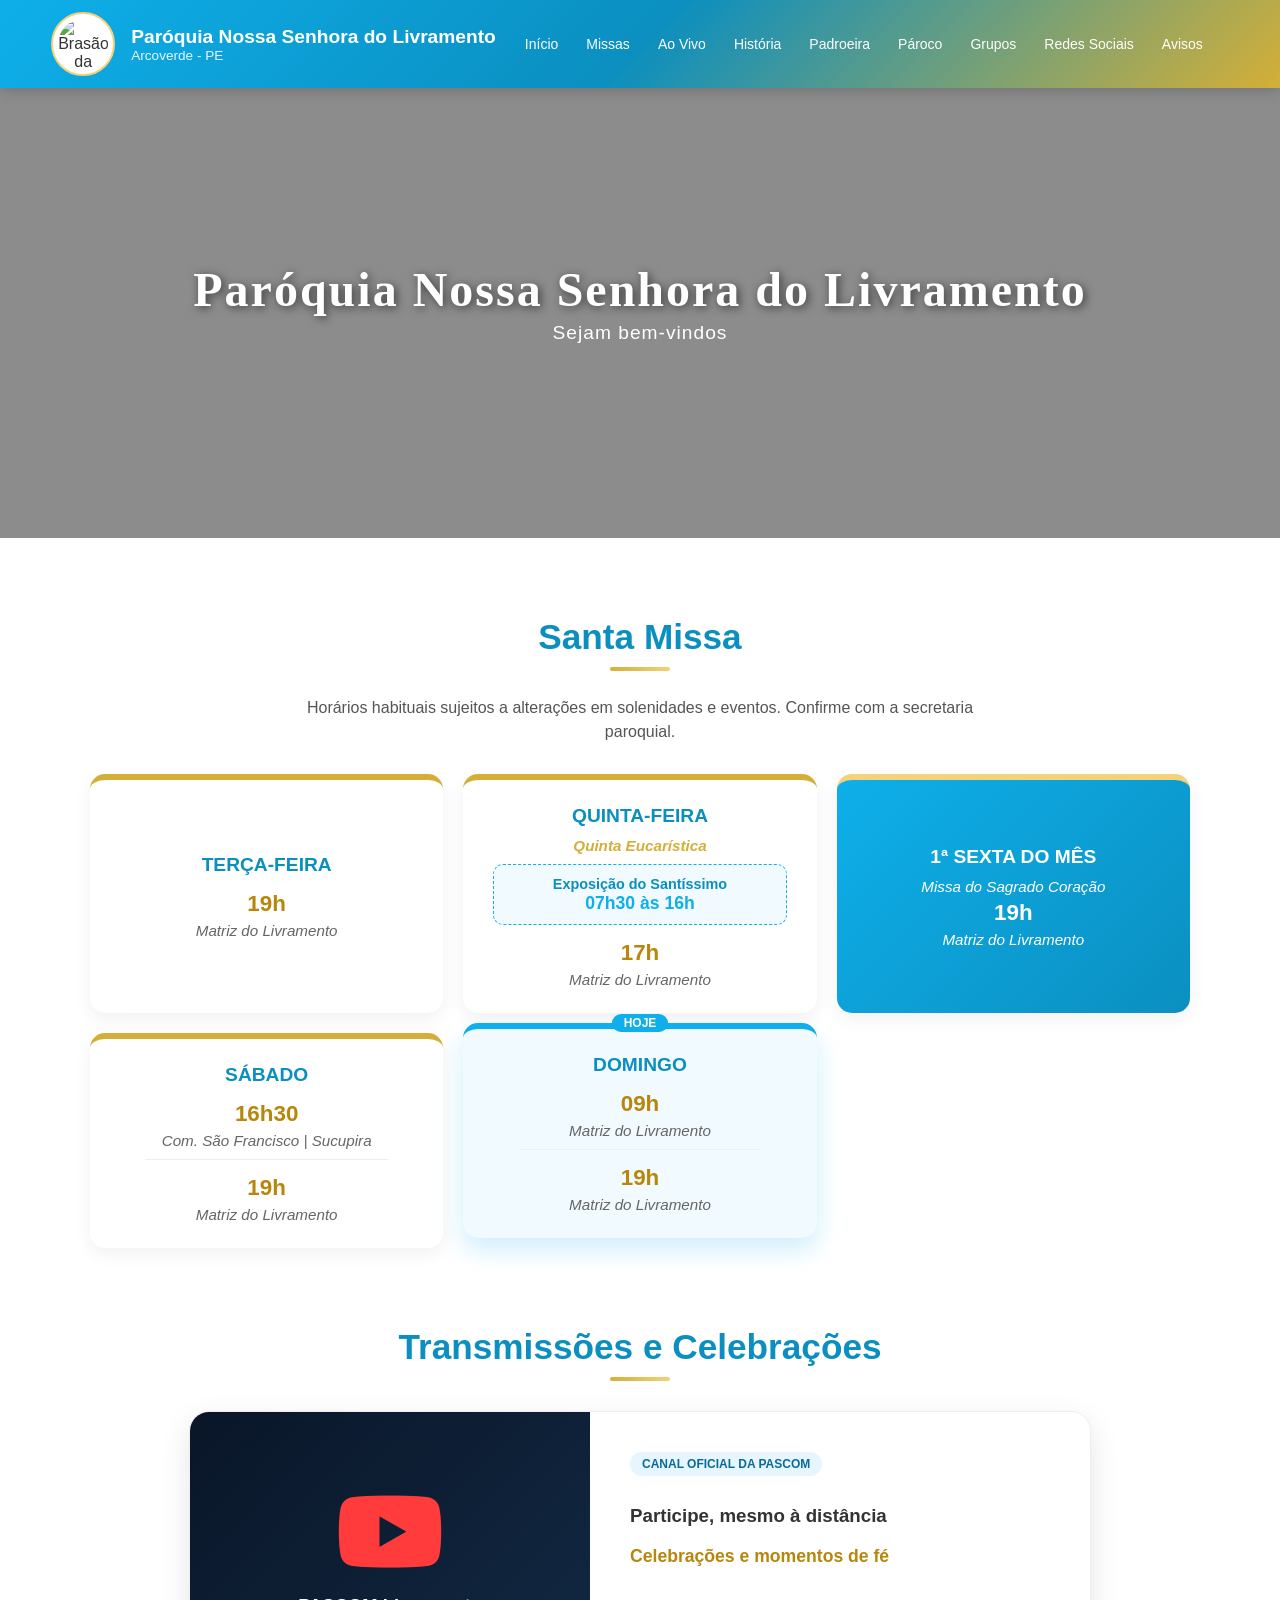
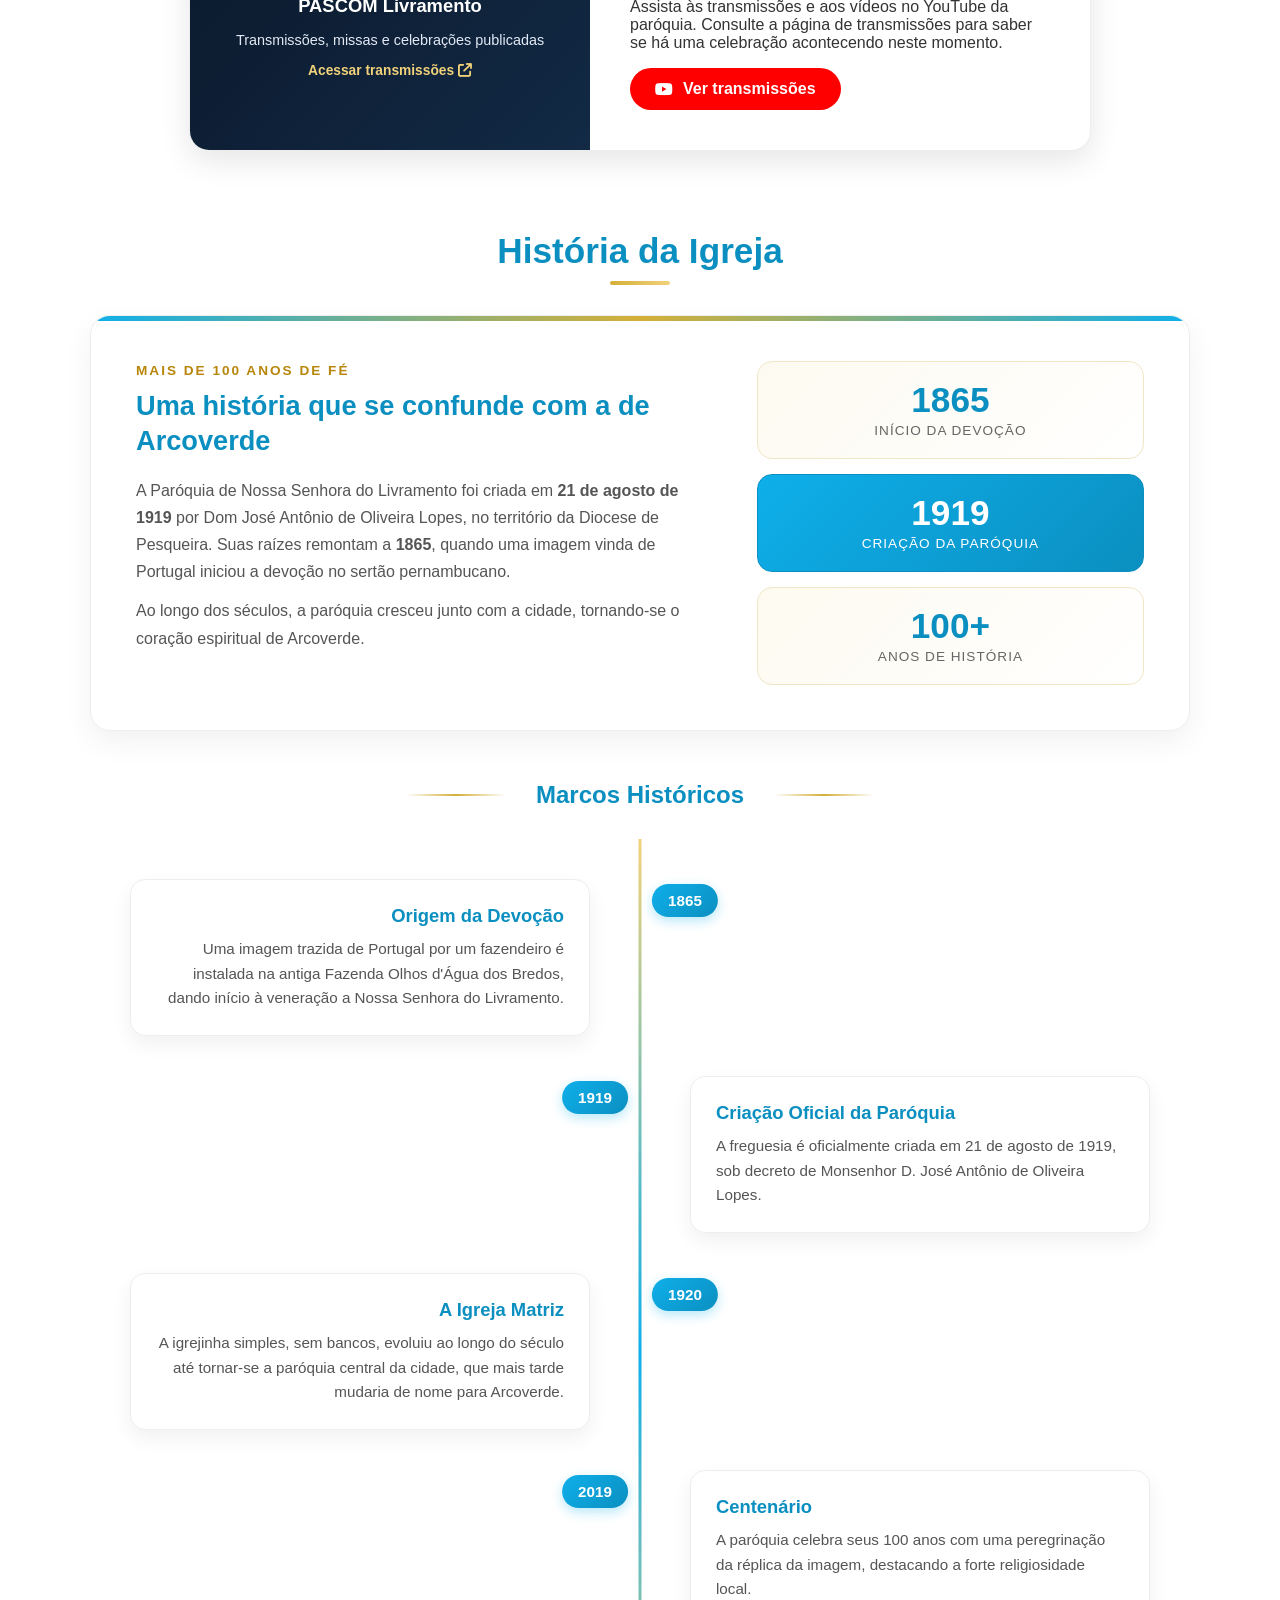
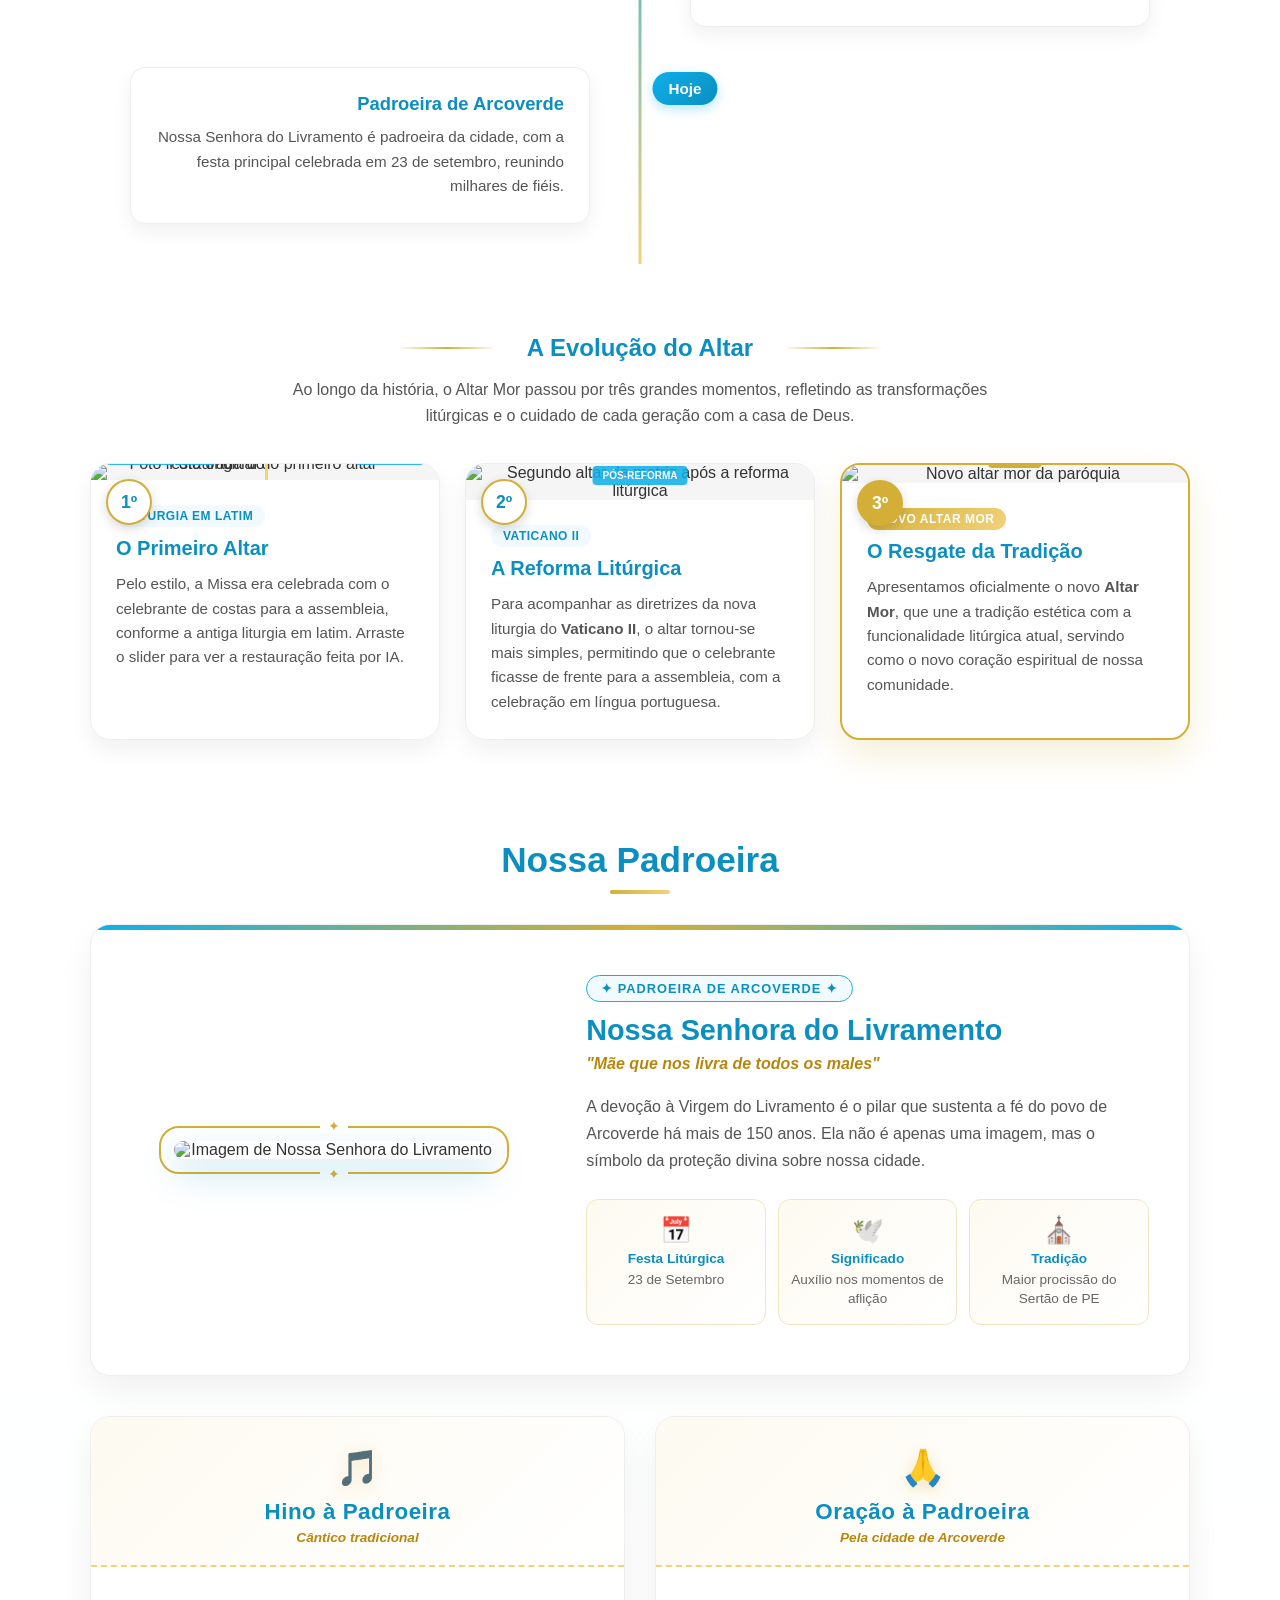
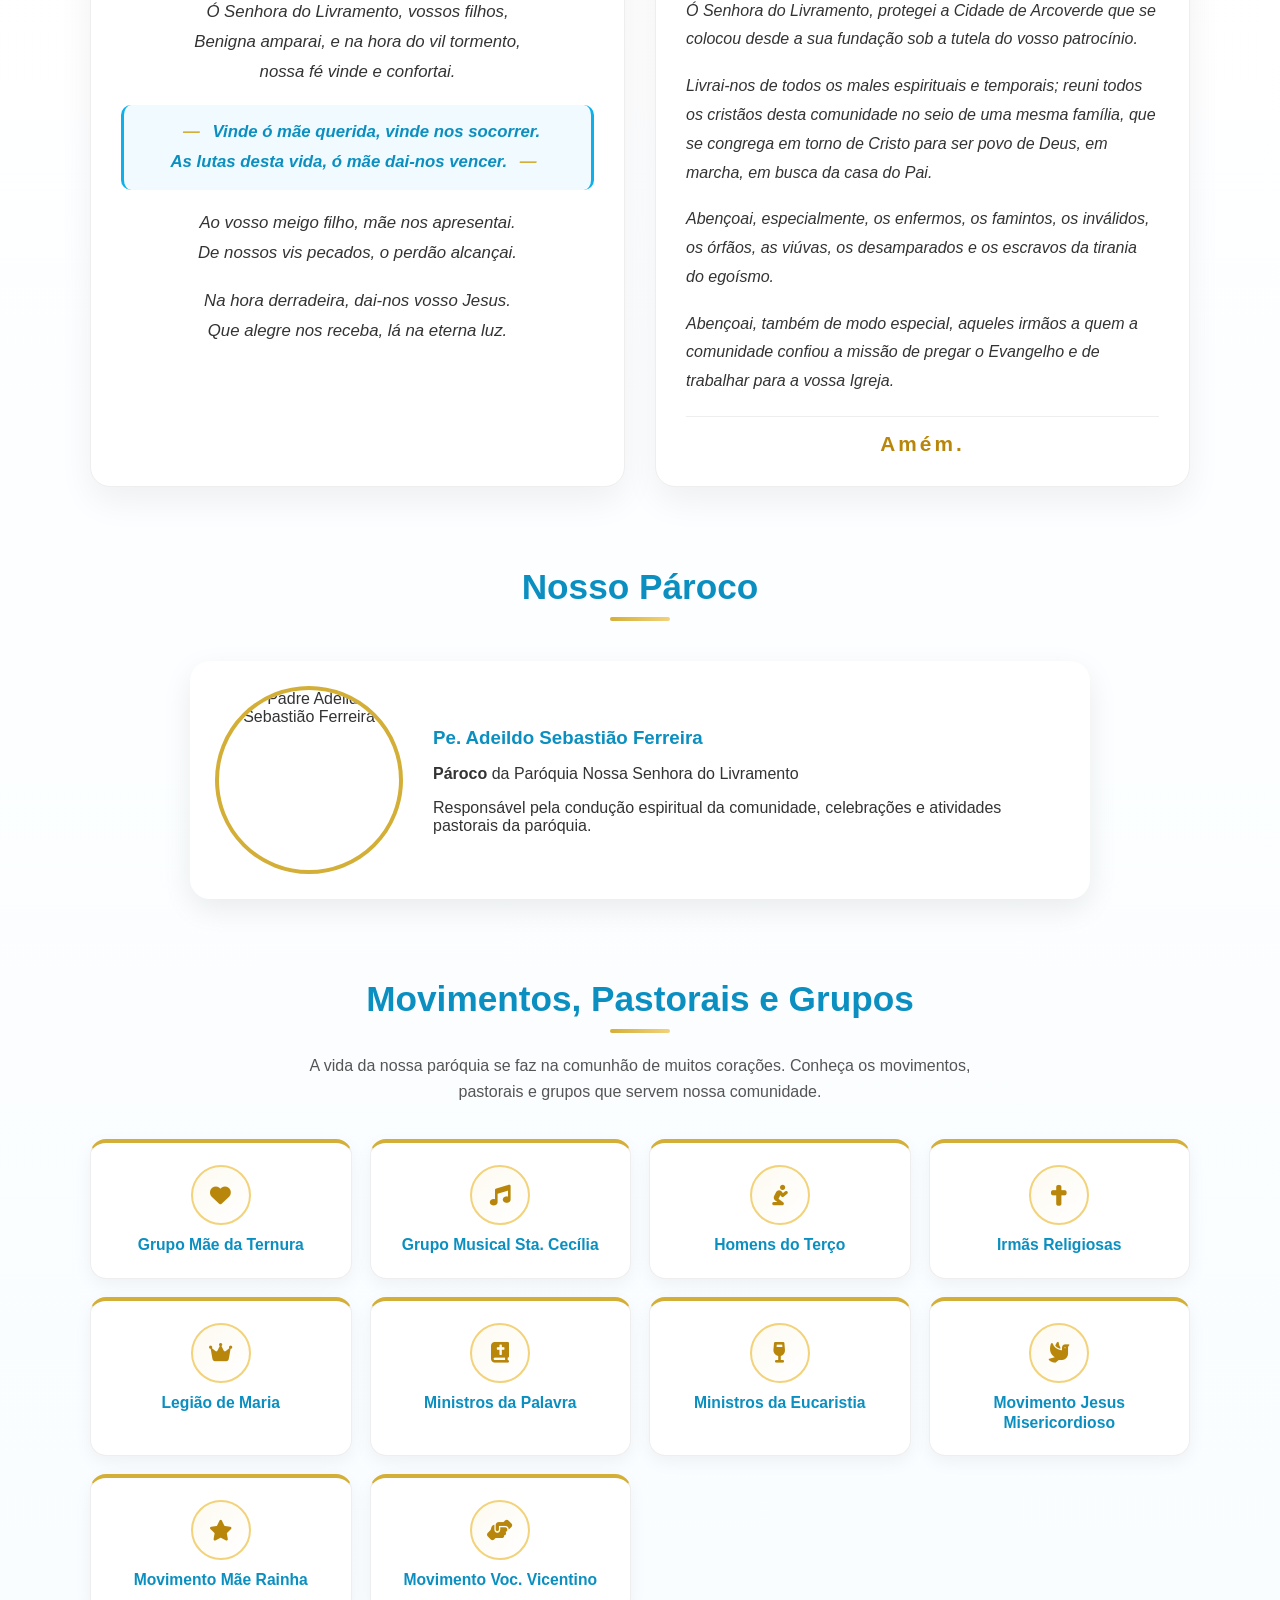
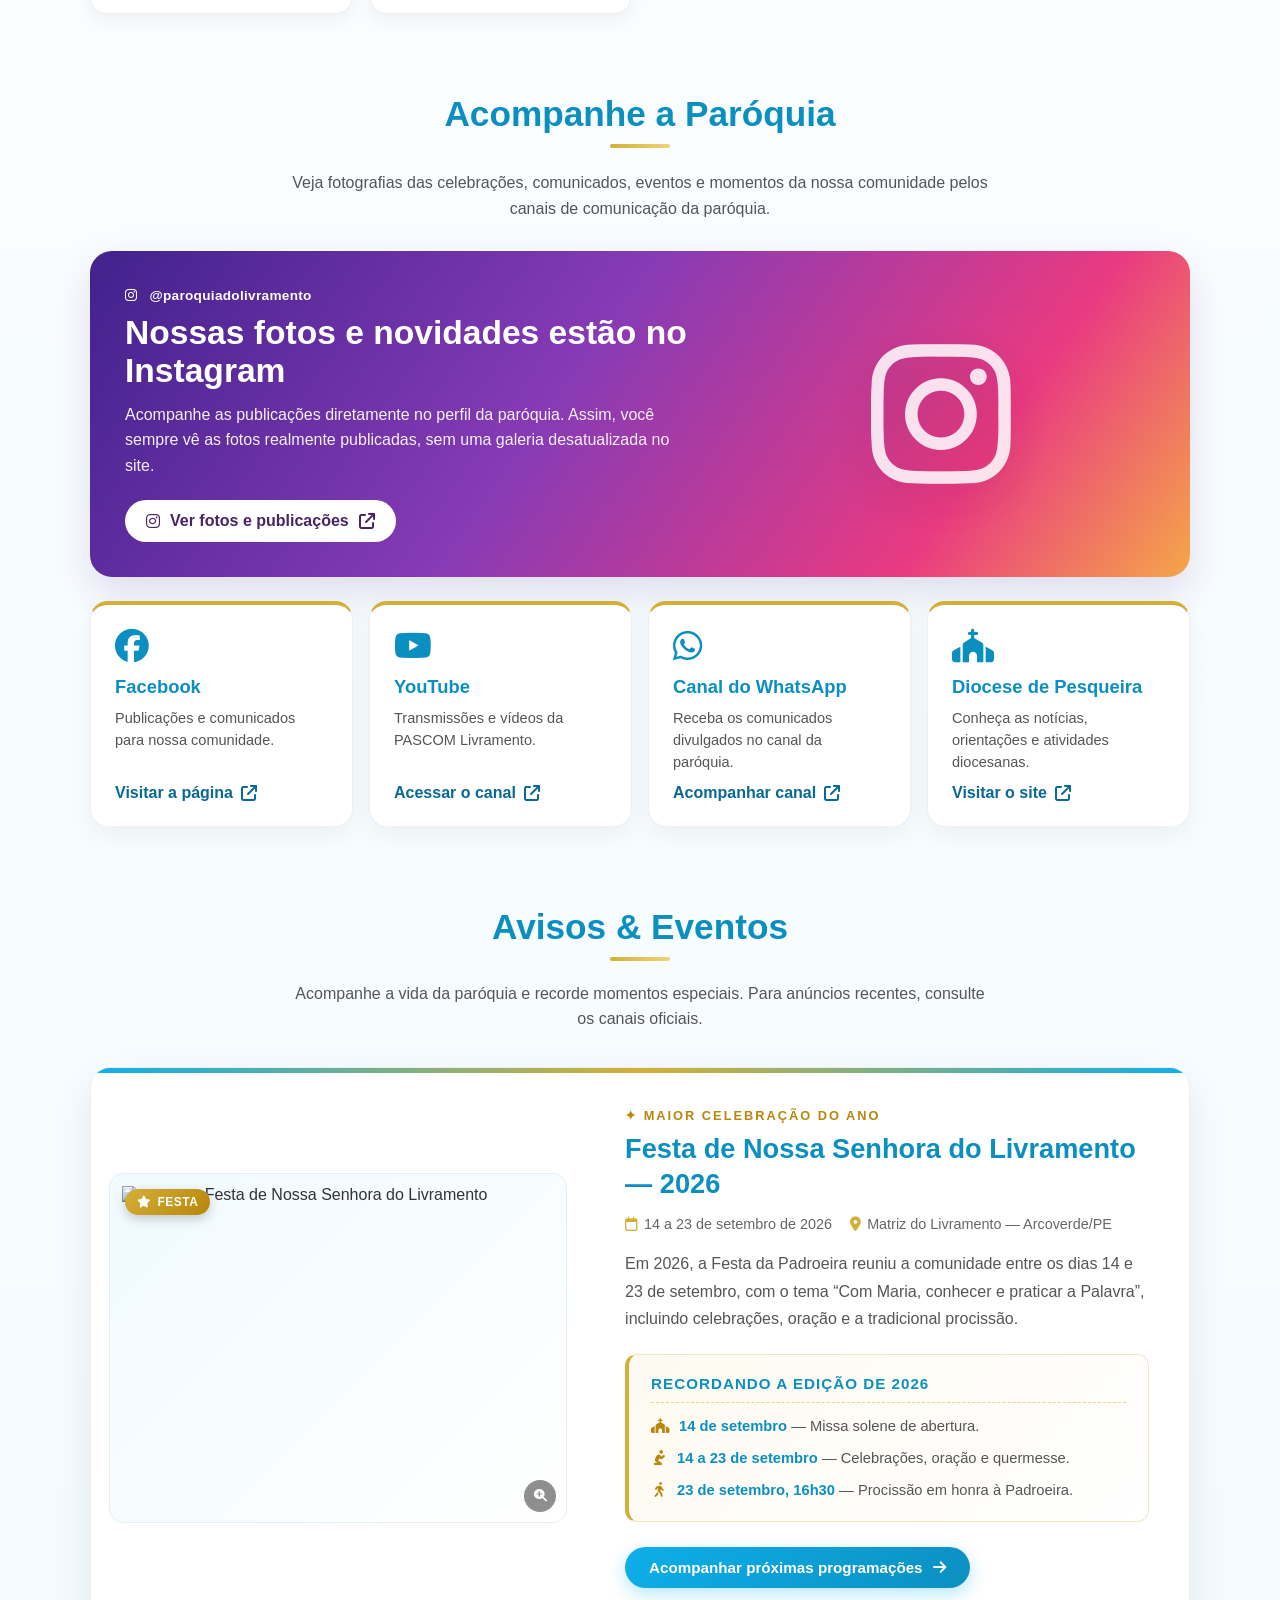
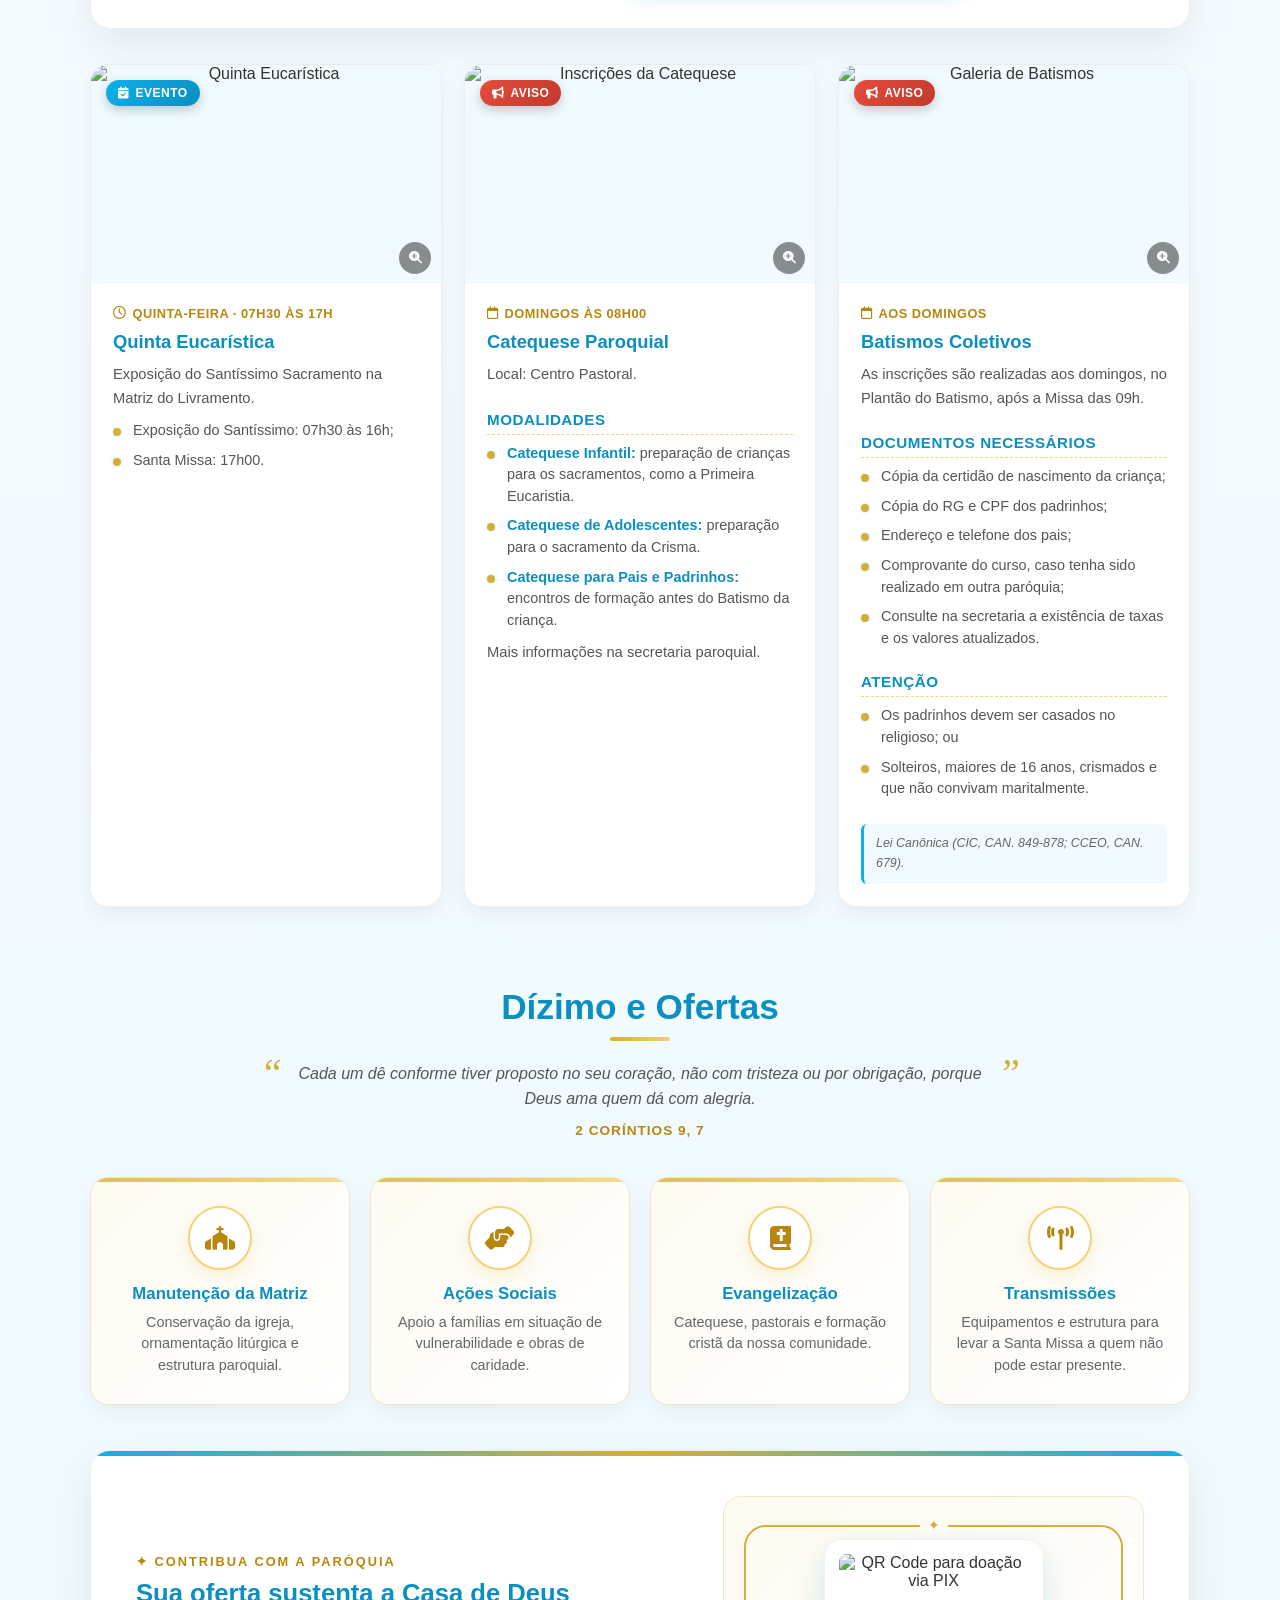
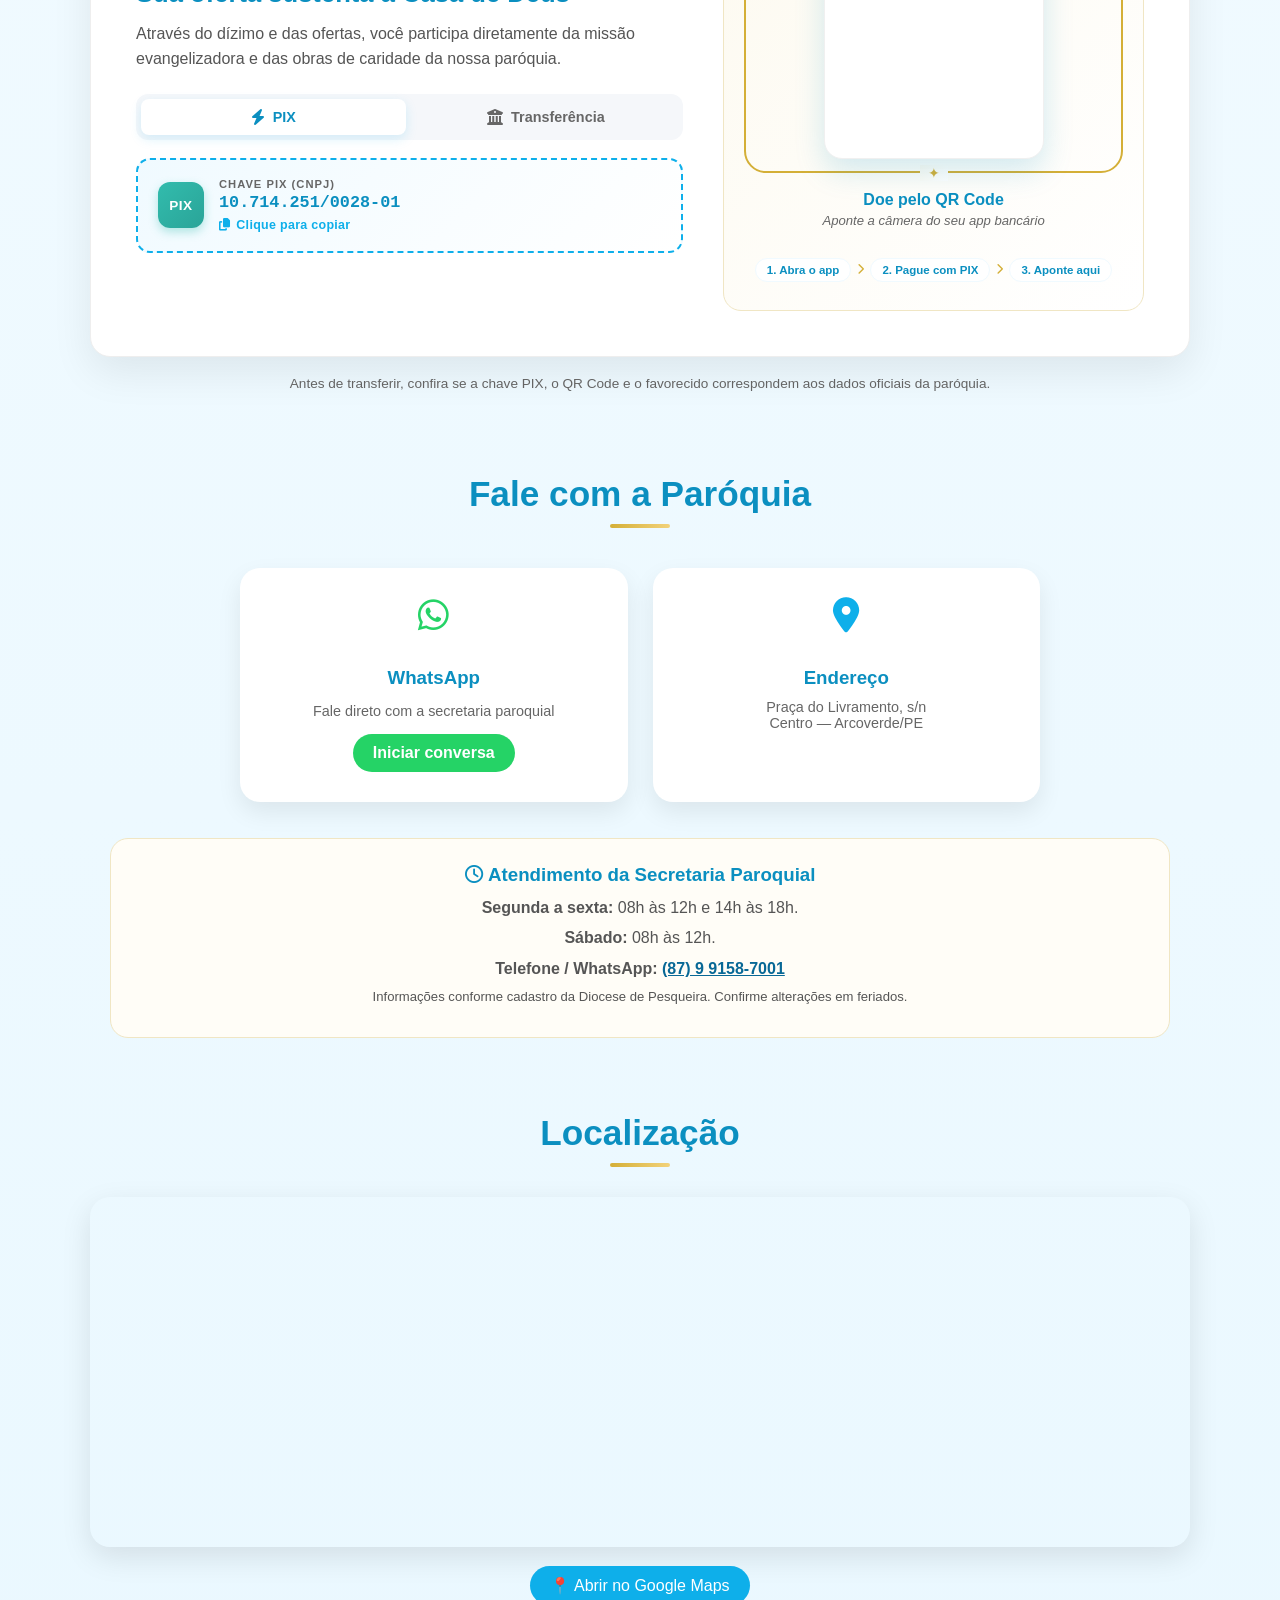
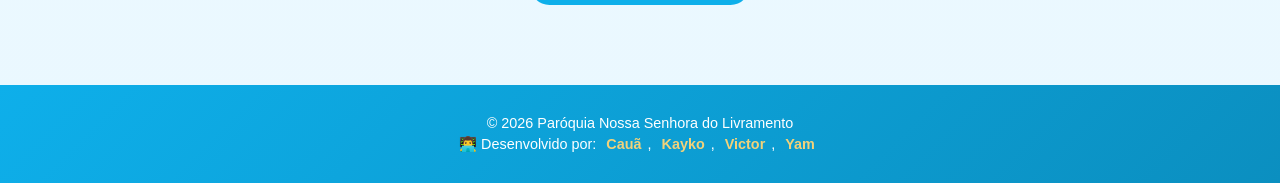
==== index.html @ 7a5b3e3b "Add files via upload" ====
<!DOCTYPE html>
<html lang="pt-BR">
<head>
    <meta charset="UTF-8">
    <meta name="viewport" content="width=device-width, initial-scale=1.0">
    <title>Paróquia Nossa Senhora do Livramento - Arcoverde/PE</title>
    <meta name="description" content="Paróquia Nossa Senhora do Livramento em Arcoverde - horários de missas, transmissões ao vivo, história e contato.">
    <meta name="keywords" content="igreja Arcoverde, missa Arcoverde, Nossa Senhora do Livramento, paróquia">
    <!-- Configure a URL canônica apenas após confirmar o endereço de publicação definitivo.
         Ex.: <link rel="canonical" href="https://SEU-DOMINIO/"> -->

    <meta property="og:title" content="Paróquia Nossa Senhora do Livramento - Arcoverde/PE">
    <meta property="og:description" content="Horários de missas, transmissões ao vivo, história e contato.">
    <meta property="og:image" content="LogoBrasaoDaParoquia.png">
    <meta property="og:type" content="website">
    <meta property="og:locale" content="pt_BR">
    <meta name="twitter:card" content="summary_large_image">

    <link rel="icon" type="image/png" href="LogoBrasaoDaParoquia.png">

    <script type="application/ld+json">
    {
      "@context":"https://schema.org",
      "@type":"Church",
      "name":"Paróquia Nossa Senhora do Livramento",
      "image":"LogoBrasaoDaParoquia.png",
      "address":{
        "@type":"PostalAddress",
        "streetAddress":"Praça do Livramento, s/n",
        "addressLocality":"Arcoverde",
        "addressRegion":"PE",
        "addressCountry":"BR"
      },
      "telephone":"+5587991587001",
      "sameAs":[
        "https://www.instagram.com/paroquiadolivramento/",
        "https://www.facebook.com/pnslivramento",
        "https://www.youtube.com/@PascomLivramento",
        "https://www.whatsapp.com/channel/0029VaXvKtUDp2Q21fRl7R1A"
      ]
    }
    </script>

    <link rel="stylesheet" href="https://cdnjs.cloudflare.com/ajax/libs/font-awesome/6.5.2/css/all.min.css" referrerpolicy="no-referrer">
    <!-- ESTILOS: edite as cores e o tamanho da foto em css/estilos.css -->
    <link rel="stylesheet" href="css/estilos.css">
    <noscript><style>.preloader { display: none !important; }</style></noscript>
</head>
<body id="topo">
    <a href="#conteudo" class="skip-link">Pular para o conteúdo</a>

    <!-- Preloader / Splash Screen -->
    <div class="preloader" id="preloader">
        <div class="preloader-logo-wrap">
            <div class="preloader-anel"></div>
            <div class="preloader-anel2"></div>
            <img src="LogoBrasaoDaParoquia.png" alt="Brasão da Paróquia" width="90" height="90">
        </div>
        <p class="preloader-texto">Carregando...</p>
    </div>

    <button id="btn-teste-sino" type="button" aria-label="Testar 4 badaladas do sino">🔔 Testar 4 Badaladas</button>
    <audio id="som-sino" src="Somsinohorafundo.mp3" preload="auto"></audio>

    <header class="topo">
        <img src="LogoBrasaoDaParoquia.png" alt="Brasão da Paróquia Nossa Senhora do Livramento" class="logo" width="50" height="50">
        <div class="container-titulo">
            <h1 class="nome-site">Paróquia Nossa Senhora do Livramento</h1>
            <p class="localizacao-topo">Arcoverde - PE</p>
        </div>
        <nav class="menu" aria-label="Menu principal">
            <a href="#topo">Início</a>
            <a href="#missas">Missas</a>
            <a href="#ao-vivo">Ao Vivo</a>
            <a href="#a-igreja">História</a>
            <a href="#padroeira">Padroeira</a>
            <a href="#paroco">Pároco</a>
            <a href="#grupos">Grupos</a>
            <a href="#redes">Redes Sociais</a>
            <a href="#avisos">Avisos</a>
            <a href="#doacao">Doação</a>
            <a href="#contato">Contato</a>
        </nav>
    </header>

    <main id="conteudo">
        <section class="parallax" aria-label="Boas-vindas">
            <div class="overlay">
                <h2>Paróquia Nossa Senhora do Livramento</h2>
                <p class="subtitulo-parallax">Sejam bem-vindos</p>
            </div>
        </section>

        <!-- HORÁRIOS: altere os blocos agenda-item abaixo para atualizar as missas. -->
        <section class="missa-container" aria-labelledby="missas">
            <h2 class="titulo" id="missas">Santa Missa</h2>
            <span class="linha-azul" aria-hidden="true"></span>
            <p style="margin: -5px auto 30px; color: var(--texto-suave); max-width: 700px; line-height: 1.5;">
                Horários habituais sujeitos a alterações em solenidades e eventos. Confirme com a secretaria paroquial.
            </p>
            <div class="agenda">
                <div class="agenda-grid">
                    <div class="agenda-item" data-dia="2">
                        <span class="dia">Terça-feira</span>
                        <span class="hora">19h</span>
                        <span class="local-missa">Matriz do Livramento</span>
                    </div>
                    <div class="agenda-item" data-dia="4">
                        <span class="dia">Quinta-feira</span>
                        <span class="local-missa" style="font-weight:bold; color:var(--dourado);">Quinta Eucarística</span>
                        <div class="exposicao-box">
                            <strong>Exposição do Santíssimo</strong>
                            <span>07h30 às 16h</span>
                        </div>
                        <span class="hora">17h</span>
                        <span class="local-missa">Matriz do Livramento</span>
                    </div>
                    <div class="agenda-item destaque-card" data-dia="5" data-primeira-do-mes="true">
                        <span class="dia">1ª Sexta do Mês</span>
                        <span class="local-missa">Missa do Sagrado Coração</span>
                        <span class="hora">19h</span>
                        <span class="local-missa">Matriz do Livramento</span>
                    </div>
                    <div class="agenda-item" data-dia="6">
                        <span class="dia">Sábado</span>
                        <span class="hora">16h30</span>
                        <span class="local-missa">Com. São Francisco | Sucupira</span>
                        <hr class="separador-card">
                        <span class="hora">19h</span>
                        <span class="local-missa">Matriz do Livramento</span>
                    </div>
                    <div class="agenda-item" data-dia="0">
                        <span class="dia">Domingo</span>
                        <span class="hora">09h</span>
                        <span class="local-missa">Matriz do Livramento</span>
                        <hr class="separador-card">
                        <span class="hora">19h</span>
                        <span class="local-missa">Matriz do Livramento</span>
                    </div>
                </div>
            </div>
        </section>

        <section aria-labelledby="ao-vivo">
            <h2 class="titulo" id="ao-vivo">Transmissões e Celebrações</h2>
            <span class="linha-azul" aria-hidden="true"></span>
            <div class="youtube-section">
                <div class="youtube-thumb" style="min-height: 290px; padding: 25px; box-sizing: border-box;">
                    <a href="https://www.youtube.com/@PascomLivramento/streams"
                       target="_blank" rel="noopener noreferrer" aria-label="Ver as transmissões no canal oficial da PASCOM"
                       style="color: white; text-decoration: none; display: flex; flex-direction: column; justify-content: center; align-items: center; gap: 15px; text-align: center;">
                        <i class="fab fa-youtube" style="font-size: 6rem; color: #ff3b3b;" aria-hidden="true"></i>
                        <strong style="font-size: 1.15rem;">PASCOM Livramento</strong>
                        <span style="font-size: .9rem; color: #e2e9f4;">Transmissões, missas e celebrações publicadas</span>
                        <span style="font-weight: 700; font-size: .86rem; color: #f2d27a;">Acessar transmissões <i class="fas fa-arrow-up-right-from-square" aria-hidden="true"></i></span>
                    </a>
                </div>
                <div class="youtube-info">
                    <span class="live-badge" style="background: #e7f5ff; color: #096b9b;">Canal oficial da PASCOM</span>
                    <h3>Participe, mesmo à distância</h3>
                    <span class="live-horario">Celebrações e momentos de fé</span>
                    <p>Assista às transmissões e aos vídeos no YouTube da paróquia. Consulte a página de transmissões para saber se há uma celebração acontecendo neste momento.</p>
                    <a href="https://www.youtube.com/@PascomLivramento/streams" target="_blank" rel="noopener noreferrer" class="btn-assista">
                        <i class="fab fa-youtube" aria-hidden="true"></i> Ver transmissões
                    </a>
                </div>
            </div>
        </section>

        <section aria-labelledby="a-igreja">
            <h2 class="titulo" id="a-igreja">História da Igreja</h2>
            <span class="linha-azul" aria-hidden="true"></span>

            <div class="historia-wrapper">
                <div class="historia-intro">
                    <div class="historia-intro-texto">
                        <span class="intro-eyebrow">Mais de 100 anos de fé</span>
                        <h3>Uma história que se confunde com a de Arcoverde</h3>
                        <p>A Paróquia de Nossa Senhora do Livramento foi criada em <strong>21 de agosto de 1919</strong> por Dom José Antônio de Oliveira Lopes, no território da Diocese de Pesqueira. Suas raízes remontam a <strong>1865</strong>, quando uma imagem vinda de Portugal iniciou a devoção no sertão pernambucano.</p>
                        <p>Ao longo dos séculos, a paróquia cresceu junto com a cidade, tornando-se o coração espiritual de Arcoverde.</p>
                    </div>
                    <div class="historia-stats">
                        <div class="stat-item">
                            <span class="stat-numero">1865</span>
                            <span class="stat-label">Início da Devoção</span>
                        </div>
                        <div class="stat-item destaque">
                            <span class="stat-numero">1919</span>
                            <span class="stat-label">Criação da Paróquia</span>
                        </div>
                        <div class="stat-item">
                            <span class="stat-numero">100+</span>
                            <span class="stat-label">Anos de História</span>
                        </div>
                    </div>
                </div>

                <div class="timeline-bloco">
                    <h3 class="subtitulo-historia"><span>Marcos Históricos</span></h3>
                    <div class="timeline">
                        <div class="timeline-item">
                            <div class="timeline-data">1865</div>
                            <div class="timeline-conteudo">
                                <h4>Origem da Devoção</h4>
                                <p>Uma imagem trazida de Portugal por um fazendeiro é instalada na antiga Fazenda Olhos d'Água dos Bredos, dando início à veneração a Nossa Senhora do Livramento.</p>
                            </div>
                        </div>
                        <div class="timeline-item">
                            <div class="timeline-data">1919</div>
                            <div class="timeline-conteudo">
                                <h4>Criação Oficial da Paróquia</h4>
                                <p>A freguesia é oficialmente criada em 21 de agosto de 1919, sob decreto de Monsenhor D. José Antônio de Oliveira Lopes.</p>
                            </div>
                        </div>
                        <div class="timeline-item">
                            <div class="timeline-data">1920</div>
                            <div class="timeline-conteudo">
                                <h4>A Igreja Matriz</h4>
                                <p>A igrejinha simples, sem bancos, evoluiu ao longo do século até tornar-se a paróquia central da cidade, que mais tarde mudaria de nome para Arcoverde.</p>
                            </div>
                        </div>
                        <div class="timeline-item">
                            <div class="timeline-data">2019</div>
                            <div class="timeline-conteudo">
                                <h4>Centenário</h4>
                                <p>A paróquia celebra seus 100 anos com uma peregrinação da réplica da imagem, destacando a forte religiosidade local.</p>
                            </div>
                        </div>
                        <div class="timeline-item">
                            <div class="timeline-data">Hoje</div>
                            <div class="timeline-conteudo">
                                <h4>Padroeira de Arcoverde</h4>
                                <p>Nossa Senhora do Livramento é padroeira da cidade, com a festa principal celebrada em 23 de setembro, reunindo milhares de fiéis.</p>
                            </div>
                        </div>
                    </div>
                </div>

                <div class="altares-bloco">
                    <h3 class="subtitulo-historia"><span>A Evolução do Altar</span></h3>
                    <p class="subtitulo-descritivo">Ao longo da história, o Altar Mor passou por três grandes momentos, refletindo as transformações litúrgicas e o cuidado de cada geração com a casa de Deus.</p>

                    <div class="altares-grid">
                        <article class="altar-card">
                            <div class="altar-numero">1º</div>
                            <div class="altar-imagem comparison-slider" id="slider" role="img" aria-label="Comparação entre foto original e restaurada do primeiro altar">
                                <img src="FotoPrimeiraAltarCelebracaomissas.png" alt="Foto original do primeiro altar" loading="lazy">
                                <div class="camada-original">
                                    <span class="label-before">ORIGINAL</span>
                                </div>
                                <div class="img-restaurada" id="restaurada">
                                    <img src="FotoPrimeiroAltarrestauradocomIA.png" alt="Foto restaurada do primeiro altar com IA" loading="lazy">
                                    <span class="label-after">RESTAURAÇÃO IA</span>
                                </div>
                            </div>
                            <div class="altar-corpo">
                                <span class="altar-tag">Liturgia em latim</span>
                                <h4>O Primeiro Altar</h4>
                                <p>Pelo estilo, a Missa era celebrada com o celebrante de costas para a assembleia, conforme a antiga liturgia em latim. Arraste o slider para ver a restauração feita por IA.</p>
                            </div>
                        </article>

                        <article class="altar-card">
                            <div class="altar-numero">2º</div>
                            <div class="altar-imagem foto-container">
                                <img src="FotoSegundoAltar.png" alt="Segundo altar da matriz após a reforma litúrgica" loading="lazy">
                                <span class="label-fixo">PÓS-REFORMA</span>
                            </div>
                            <div class="altar-corpo">
                                <span class="altar-tag">Vaticano II</span>
                                <h4>A Reforma Litúrgica</h4>
                                <p>Para acompanhar as diretrizes da nova liturgia do <strong>Vaticano II</strong>, o altar tornou-se mais simples, permitindo que o celebrante ficasse de frente para a assembleia, com a celebração em língua portuguesa.</p>
                            </div>
                        </article>

                        <article class="altar-card altar-atual">
                            <div class="altar-numero">3º</div>
                            <div class="altar-imagem foto-container">
                                <img src="FotoTerceiroAltarAtual.jpeg" alt="Novo altar mor da paróquia" loading="lazy">
                                <span class="label-fixo label-atual">ATUAL</span>
                            </div>
                            <div class="altar-corpo">
                                <span class="altar-tag tag-destaque">Novo Altar Mor</span>
                                <h4>O Resgate da Tradição</h4>
                                <p>Apresentamos oficialmente o novo <strong>Altar Mor</strong>, que une a tradição estética com a funcionalidade litúrgica atual, servindo como o novo coração espiritual de nossa comunidade.</p>
                            </div>
                        </article>
                    </div>
                </div>
            </div>
        </section>

        <section aria-labelledby="padroeira">
            <h2 class="titulo" id="padroeira">Nossa Padroeira</h2>
            <span class="linha-azul" aria-hidden="true"></span>

            <div class="padroeira-container">
                <div class="padroeira-card">
                    <div class="padroeira-foto">
                        <div class="padroeira-foto-wrapper">
                            <img src="FotoPadroeira.webp" alt="Imagem de Nossa Senhora do Livramento" loading="lazy">
                            <div class="moldura-dourada" aria-hidden="true"></div>
                        </div>
                    </div>
                    <div class="padroeira-info">
                        <span class="badge-padroeira">✦ Padroeira de Arcoverde ✦</span>
                        <h3>Nossa Senhora do Livramento</h3>
                        <p class="legenda-padroeira">"Mãe que nos livra de todos os males"</p>
                        <div class="texto-devocional">
                            <p>A devoção à Virgem do Livramento é o pilar que sustenta a fé do povo de Arcoverde há mais de 150 anos. Ela não é apenas uma imagem, mas o símbolo da proteção divina sobre nossa cidade.</p>
                        </div>
                        <div class="info-grid">
                            <div class="info-item">
                                <span class="info-icone">📅</span>
                                <strong>Festa Litúrgica</strong>
                                <span>23 de Setembro</span>
                            </div>
                            <div class="info-item">
                                <span class="info-icone">🕊️</span>
                                <strong>Significado</strong>
                                <span>Auxílio nos momentos de aflição</span>
                            </div>
                            <div class="info-item">
                                <span class="info-icone">⛪</span>
                                <strong>Tradição</strong>
                                <span>Maior procissão do Sertão de PE</span>
                            </div>
                        </div>
                    </div>
                </div>

                <div class="devocao-grid">
                    <article class="devocao-card devocao-hino">
                        <div class="devocao-cabecalho">
                            <span class="devocao-icone" aria-hidden="true">🎵</span>
                            <h3>Hino à Padroeira</h3>
                            <span class="devocao-subtitulo">Cântico tradicional</span>
                        </div>
                        <div class="devocao-corpo">
                            <p class="estrofe">
                                Ó Senhora do Livramento, vossos filhos,<br>
                                Benigna amparai, e na hora do vil tormento,<br>
                                nossa fé vinde e confortai.
                            </p>
                            <p class="estrofe refrao">
                                Vinde ó mãe querida, vinde nos socorrer.<br>
                                As lutas desta vida, ó mãe dai-nos vencer.
                            </p>
                            <p class="estrofe">
                                Ao vosso meigo filho, mãe nos apresentai.<br>
                                De nossos vis pecados, o perdão alcançai.
                            </p>
                            <p class="estrofe">
                                Na hora derradeira, dai-nos vosso Jesus.<br>
                                Que alegre nos receba, lá na eterna luz.
                            </p>
                        </div>
                    </article>

                    <article class="devocao-card devocao-oracao">
                        <div class="devocao-cabecalho">
                            <span class="devocao-icone" aria-hidden="true">🙏</span>
                            <h3>Oração à Padroeira</h3>
                            <span class="devocao-subtitulo">Pela cidade de Arcoverde</span>
                        </div>
                        <div class="devocao-corpo">
                            <p class="estrofe">Ó Senhora do Livramento, protegei a Cidade de Arcoverde que se colocou desde a sua fundação sob a tutela do vosso patrocínio.</p>
                            <p class="estrofe">Livrai-nos de todos os males espirituais e temporais; reuni todos os cristãos desta comunidade no seio de uma mesma família, que se congrega em torno de Cristo para ser povo de Deus, em marcha, em busca da casa do Pai.</p>
                            <p class="estrofe">Abençoai, especialmente, os enfermos, os famintos, os inválidos, os órfãos, as viúvas, os desamparados e os escravos da tirania do egoísmo.</p>
                            <p class="estrofe">Abençoai, também de modo especial, aqueles irmãos a quem a comunidade confiou a missão de pregar o Evangelho e de trabalhar para a vossa Igreja.</p>
                            <p class="amem">Amém.</p>
                        </div>
                    </article>
                </div>
            </div>
        </section>

        <section aria-labelledby="paroco">
            <h2 class="titulo" id="paroco">Nosso Pároco</h2>
            <span class="linha-azul" aria-hidden="true"></span>
            <div class="padre-container">
                <div class="padre-card">
                    <img src="FotoPadreAdeildoSebastiaoFerreira.jpeg" alt="Padre Adeildo Sebastião Ferreira" width="180" height="180" loading="lazy">
                    <div class="padre-info">
                        <h3>Pe. Adeildo Sebastião Ferreira</h3>
                        <p><strong>Pároco</strong> da Paróquia Nossa Senhora do Livramento</p>
                        <p>Responsável pela condução espiritual da comunidade, celebrações e atividades pastorais da paróquia.</p>
                    </div>
                </div>
            </div>
        </section>

        <section aria-labelledby="grupos">
            <h2 class="titulo" id="grupos">Movimentos, Pastorais e Grupos</h2>
            <span class="linha-azul" aria-hidden="true"></span>
            <div class="grupos-container">
                <p class="grupos-intro">A vida da nossa paróquia se faz na comunhão de muitos corações. Conheça os movimentos, pastorais e grupos que servem nossa comunidade.</p>
                <div class="grupos-grid">
                    <div class="grupo-item"><span class="grupo-icone" aria-hidden="true"><i class="fas fa-heart"></i></span><h4>Grupo Mãe da Ternura</h4></div>
                    <div class="grupo-item"><span class="grupo-icone" aria-hidden="true"><i class="fas fa-music"></i></span><h4>Grupo Musical Sta. Cecília</h4></div>
                    <div class="grupo-item"><span class="grupo-icone" aria-hidden="true"><i class="fas fa-pray"></i></span><h4>Homens do Terço</h4></div>
                    <div class="grupo-item"><span class="grupo-icone" aria-hidden="true"><i class="fas fa-cross"></i></span><h4>Irmãs Religiosas</h4></div>
                    <div class="grupo-item"><span class="grupo-icone" aria-hidden="true"><i class="fas fa-crown"></i></span><h4>Legião de Maria</h4></div>
                    <div class="grupo-item"><span class="grupo-icone" aria-hidden="true"><i class="fas fa-bible"></i></span><h4>Ministros da Palavra</h4></div>
                    <div class="grupo-item"><span class="grupo-icone" aria-hidden="true"><i class="fas fa-wine-glass"></i></span><h4>Ministros da Eucaristia</h4></div>
                    <div class="grupo-item"><span class="grupo-icone" aria-hidden="true"><i class="fas fa-dove"></i></span><h4>Movimento Jesus Misericordioso</h4></div>
                    <div class="grupo-item"><span class="grupo-icone" aria-hidden="true"><i class="fas fa-star"></i></span><h4>Movimento Mãe Rainha</h4></div>
                    <div class="grupo-item"><span class="grupo-icone" aria-hidden="true"><i class="fas fa-hands-helping"></i></span><h4>Movimento Voc. Vicentino</h4></div>
                </div>
            </div>
        </section>

        <!-- O GitHub Pages é estático: não exibir fotos falsas ou prometer integração automática com Instagram.
             Para um feed automático real, seria necessário backend autorizado e autenticação da Meta. -->
        <!-- REDES OFICIAIS: cada canal aparece aqui uma única vez.
             Os links também aparecem em metadados internos para os buscadores. -->
        <section aria-labelledby="redes">
            <h2 class="titulo" id="redes">Acompanhe a Paróquia</h2>
            <span class="linha-azul" aria-hidden="true"></span>
            <div class="redes-container">
                <p class="redes-intro">Veja fotografias das celebrações, comunicados, eventos e momentos da nossa comunidade pelos canais de comunicação da paróquia.</p>
                <div class="redes-destaque">
                    <div>
                        <span class="redes-perfil"><i class="fab fa-instagram" aria-hidden="true"></i> @paroquiadolivramento</span>
                        <h3>Nossas fotos e novidades estão no Instagram</h3>
                        <p>Acompanhe as publicações diretamente no perfil da paróquia. Assim, você sempre vê as fotos realmente publicadas, sem uma galeria desatualizada no site.</p>
                        <a class="redes-btn" href="https://www.instagram.com/paroquiadolivramento/" target="_blank" rel="noopener noreferrer">
                            <i class="fab fa-instagram" aria-hidden="true"></i> Ver fotos e publicações <i class="fas fa-arrow-up-right-from-square" aria-hidden="true"></i>
                        </a>
                    </div>
                    <div class="redes-destaque-icon" aria-hidden="true"><i class="fab fa-instagram"></i></div>
                </div>
                <div class="redes-grid">
                    <article class="rede-card">
                        <i class="fab fa-facebook" aria-hidden="true"></i>
                        <h3>Facebook</h3>
                        <p>Publicações e comunicados para nossa comunidade.</p>
                        <a href="https://www.facebook.com/pnslivramento" target="_blank" rel="noopener noreferrer">Visitar a página <i class="fas fa-arrow-up-right-from-square" aria-hidden="true"></i></a>
                    </article>
                    <article class="rede-card">
                        <i class="fab fa-youtube" aria-hidden="true"></i>
                        <h3>YouTube</h3>
                        <p>Transmissões e vídeos da PASCOM Livramento.</p>
                        <a href="https://www.youtube.com/@PascomLivramento" target="_blank" rel="noopener noreferrer">Acessar o canal <i class="fas fa-arrow-up-right-from-square" aria-hidden="true"></i></a>
                    </article>
                    <article class="rede-card">
                        <i class="fab fa-whatsapp" aria-hidden="true"></i>
                        <h3>Canal do WhatsApp</h3>
                        <p>Receba os comunicados divulgados no canal da paróquia.</p>
                        <a href="https://www.whatsapp.com/channel/0029VaXvKtUDp2Q21fRl7R1A" target="_blank" rel="noopener noreferrer">Acompanhar canal <i class="fas fa-arrow-up-right-from-square" aria-hidden="true"></i></a>
                    </article>
                    <article class="rede-card">
                        <i class="fas fa-church" aria-hidden="true"></i>
                        <h3>Diocese de Pesqueira</h3>
                        <p>Conheça as notícias, orientações e atividades diocesanas.</p>
                        <a href="https://diocesedepesqueira.com.br/" target="_blank" rel="noopener noreferrer">Visitar o site <i class="fas fa-arrow-up-right-from-square" aria-hidden="true"></i></a>
                    </article>
                </div>
            </div>
        </section>

        <!-- =========================================================
             AVISOS & EVENTOS — EDITE ESTA SEÇÃO PARA ADICIONAR NOTÍCIAS
             Modelo de novo aviso: MODELO-NOVO-AVISO.html
             Fotos: mantenha o mesmo nome no src e no data-lightbox.
             ========================================================= -->
        <section aria-labelledby="avisos">
            <h2 class="titulo" id="avisos">Avisos & Eventos</h2>
            <span class="linha-azul" aria-hidden="true"></span>

            <div class="avisos-container">
                <p class="avisos-intro">Acompanhe a vida da paróquia e recorde momentos especiais. Para anúncios recentes, consulte os canais oficiais.</p>

                <article class="aviso-destaque">
                    <!-- FOTO DA FESTA: substitua o arquivo citado nos dois atributos abaixo e no src da imagem. -->
                    <div class="aviso-destaque-img" data-lightbox="FestaPadroeiraFoto01.jpg" data-alt="Festa de Nossa Senhora do Livramento" role="button" tabindex="0" aria-label="Ampliar foto da Festa de Nossa Senhora do Livramento">
                        <img src="FestaPadroeiraFoto01.jpg" alt="Festa de Nossa Senhora do Livramento" loading="lazy" decoding="async">
                        <span class="aviso-tag tag-festa"><i class="fas fa-star" aria-hidden="true"></i> Festa</span>
                        <span class="zoom-hint"><i class="fas fa-search-plus"></i></span>
                    </div>
                    <div class="aviso-destaque-corpo">
                        <span class="aviso-eyebrow">✦ Maior celebração do ano</span>
                        <h3>Festa de Nossa Senhora do Livramento — 2026</h3>

                        <div class="aviso-meta">
                            <span><i class="far fa-calendar" aria-hidden="true"></i> 14 a 23 de setembro de 2026</span>
                            <span><i class="fas fa-map-marker-alt" aria-hidden="true"></i> Matriz do Livramento — Arcoverde/PE</span>
                        </div>

                        <p>Em 2026, a Festa da Padroeira reuniu a comunidade entre os dias 14 e 23 de setembro, com o tema “Com Maria, conhecer e praticar a Palavra”, incluindo celebrações, oração e a tradicional procissão.</p>

                        <div class="programacao-festa">
                            <strong>Recordando a edição de 2026</strong>
                            <ul>
                                <li><i class="fas fa-church" aria-hidden="true"></i><span><b>14 de setembro</b> — Missa solene de abertura.</span></li>
                                <li><i class="fas fa-pray" aria-hidden="true"></i><span><b>14 a 23 de setembro</b> — Celebrações, oração e quermesse.</span></li>
                                <li><i class="fas fa-walking" aria-hidden="true"></i><span><b>23 de setembro, 16h30</b> — Procissão em honra à Padroeira.</span></li>
                            </ul>
                        </div>
                        <a class="btn-aviso" href="#redes">
                            Acompanhar próximas programações <i class="fas fa-arrow-right" aria-hidden="true"></i>
                        </a>
                    </div>
                </article>

                <!-- NOVOS EVENTOS: copie o bloco de MODELO-NOVO-AVISO.html para cá. -->
                <div class="avisos-grid">
                    <article class="aviso-card">
                        <div class="aviso-card-img" data-lightbox="EucaristiaSantissimoFoto01.jpg" data-alt="Quinta Eucarística" role="button" tabindex="0" aria-label="Ampliar foto: Quinta Eucarística">
                            <img src="EucaristiaSantissimoFoto01.jpg" alt="Quinta Eucarística" loading="lazy">
                            <span class="aviso-tag tag-evento"><i class="fas fa-calendar-check" aria-hidden="true"></i> Evento</span>
                            <span class="zoom-hint"><i class="fas fa-search-plus"></i></span>
                        </div>
                        <div class="aviso-card-corpo">
                            <span class="aviso-data"><i class="far fa-clock" aria-hidden="true"></i> Quinta-feira · 07h30 às 17h</span>
                            <h4>Quinta Eucarística</h4>
                            <p>Exposição do Santíssimo Sacramento na Matriz do Livramento.</p>
                            <ul>
                                <li>Exposição do Santíssimo: 07h30 às 16h;</li>
                                <li>Santa Missa: 17h00.</li>
                            </ul>
                        </div>
                    </article>

                    <article class="aviso-card">
                        <div class="aviso-card-img" data-lightbox="CatequeseFoto01.jpg" data-alt="Inscrições da Catequese" role="button" tabindex="0" aria-label="Ampliar foto: Inscrições da Catequese">
                            <img src="CatequeseFoto01.jpg" alt="Inscrições da Catequese" loading="lazy">
                            <span class="aviso-tag tag-aviso"><i class="fas fa-bullhorn" aria-hidden="true"></i> Aviso</span>
                            <span class="zoom-hint"><i class="fas fa-search-plus"></i></span>
                        </div>
                        <div class="aviso-card-corpo">
                            <span class="aviso-data"><i class="far fa-calendar" aria-hidden="true"></i> Domingos às 08h00</span>
                            <h4>Catequese Paroquial</h4>
                            <p>Local: Centro Pastoral.</p>
                            <h5>Modalidades</h5>
                            <ul>
                                <li><strong>Catequese Infantil:</strong> preparação de crianças para os sacramentos, como a Primeira Eucaristia.</li>
                                <li><strong>Catequese de Adolescentes:</strong> preparação para o sacramento da Crisma.</li>
                                <li><strong>Catequese para Pais e Padrinhos:</strong> encontros de formação antes do Batismo da criança.</li>
                            </ul>
                            <p>Mais informações na secretaria paroquial.</p>
                        </div>
                    </article>

                    <article class="aviso-card">
                        <div class="aviso-card-img" data-lightbox="BatismoFoto02.jpg" data-alt="Galeria de Batismos" role="button" tabindex="0" aria-label="Ampliar foto: Galeria de Batismos">
                            <img src="BatismoFoto02.jpg" alt="Galeria de Batismos" loading="lazy">
                            <span class="aviso-tag tag-aviso"><i class="fas fa-bullhorn" aria-hidden="true"></i> Aviso</span>
                            <span class="zoom-hint"><i class="fas fa-search-plus"></i></span>
                        </div>
                        <div class="aviso-card-corpo">
                            <span class="aviso-data"><i class="far fa-calendar" aria-hidden="true"></i> Aos domingos</span>
                            <h4>Batismos Coletivos</h4>
                            <p>As inscrições são realizadas aos domingos, no Plantão do Batismo, após a Missa das 09h.</p>
                            <h5>Documentos necessários</h5>
                            <ul>
                                <li>Cópia da certidão de nascimento da criança;</li>
                                <li>Cópia do RG e CPF dos padrinhos;</li>
                                <li>Endereço e telefone dos pais;</li>
                                <li>Comprovante do curso, caso tenha sido realizado em outra paróquia;</li>
                                <li>Consulte na secretaria a existência de taxas e os valores atualizados.</li>
                            </ul>
                            <h5>Atenção</h5>
                            <ul>
                                <li>Os padrinhos devem ser casados no religioso; ou</li>
                                <li>Solteiros, maiores de 16 anos, crismados e que não convivam maritalmente.</li>
                            </ul>
                            <p class="lei-canonica">Lei Canônica (CIC, CAN. 849-878; CCEO, CAN. 679).</p>
                        </div>
                    </article>
                </div>
            </div>
        </section>

        <section aria-labelledby="doacao">
            <h2 class="titulo" id="doacao">Dízimo e Ofertas</h2>
            <span class="linha-azul" aria-hidden="true"></span>

            <div class="doacao-container">
                <blockquote class="versiculo-doacao">
                    Cada um dê conforme tiver proposto no seu coração, não com tristeza ou por obrigação, porque Deus ama quem dá com alegria.
                    <cite>2 Coríntios 9, 7</cite>
                </blockquote>

                <div class="doacao-destinos">
                    <div class="destino-item"><span class="destino-icone" aria-hidden="true"><i class="fas fa-church"></i></span><h4>Manutenção da Matriz</h4><p>Conservação da igreja, ornamentação litúrgica e estrutura paroquial.</p></div>
                    <div class="destino-item"><span class="destino-icone" aria-hidden="true"><i class="fas fa-hands-helping"></i></span><h4>Ações Sociais</h4><p>Apoio a famílias em situação de vulnerabilidade e obras de caridade.</p></div>
                    <div class="destino-item"><span class="destino-icone" aria-hidden="true"><i class="fas fa-bible"></i></span><h4>Evangelização</h4><p>Catequese, pastorais e formação cristã da nossa comunidade.</p></div>
                    <div class="destino-item"><span class="destino-icone" aria-hidden="true"><i class="fas fa-broadcast-tower"></i></span><h4>Transmissões</h4><p>Equipamentos e estrutura para levar a Santa Missa a quem não pode estar presente.</p></div>
                </div>

                <div class="doacao-card">
                    <div class="doacao-texto">
                        <span class="doacao-eyebrow">✦ Contribua com a Paróquia</span>
                        <h3>Sua oferta sustenta a Casa de Deus</h3>
                        <p>Através do dízimo e das ofertas, você participa diretamente da missão evangelizadora e das obras de caridade da nossa paróquia.</p>

                        <div class="doacao-tabs" role="tablist">
                            <button type="button" class="doacao-tab ativa" data-tab="pix" role="tab" aria-selected="true"><i class="fas fa-bolt" aria-hidden="true"></i> PIX</button>
                            <button type="button" class="doacao-tab" data-tab="banco" role="tab" aria-selected="false"><i class="fas fa-university" aria-hidden="true"></i> Transferência</button>
                        </div>

                        <div class="doacao-painel ativo" data-painel="pix" role="tabpanel">
                            <button type="button" class="pix-box" id="btn-pix" title="Clique para copiar a chave PIX">
                                <span class="pix-icone" aria-hidden="true">PIX</span>
                                <span class="pix-conteudo">
                                    <span class="pix-label">Chave PIX (CNPJ)</span>
                                    <span id="chave-pix" class="pix-codigo">10.714.251/0028-01</span>
                                    <span class="pix-aviso"><i class="fas fa-copy" aria-hidden="true"></i> Clique para copiar</span>
                                </span>
                            </button>
                        </div>

                        <div class="doacao-painel" data-painel="banco" role="tabpanel">
                            <div class="dados-bancarios">
                                <div class="banco-cabecalho">
                                    <span class="banco-icone" aria-hidden="true"><i class="fas fa-university"></i></span>
                                    <div><strong>Caixa Econômica Federal</strong><span>Banco 104</span></div>
                                </div>
                                <div class="banco-grid">
                                    <div><span>Agência</span>0915</div>
                                    <div><span>Operação</span>003</div>
                                    <div><span>Conta Corrente</span>2898-2</div>
                                    <div><span>Tipo</span>Corrente</div>
                                    <div class="banco-favorecido"><span>Favorecido</span>Paróquia N. Sra. do Livramento</div>
                                </div>
                            </div>
                        </div>
                    </div>

                    <div class="qr-wrapper">
                        <div class="qr-card-wrapper">
                            <div class="qr-card"><img src="QRCodePixParoquia.png" alt="QR Code para doação via PIX" width="200" height="200" loading="lazy"></div>
                            <div class="qr-moldura" aria-hidden="true"></div>
                        </div>
                        <span class="qr-titulo">Doe pelo QR Code</span>
                        <p class="qr-legenda">Aponte a câmera do seu app bancário</p>
                        <div class="qr-passos" aria-hidden="true">
                            <span>1. Abra o app</span><i class="fas fa-chevron-right"></i>
                            <span>2. Pague com PIX</span><i class="fas fa-chevron-right"></i>
                            <span>3. Aponte aqui</span>
                        </div>
                    </div>
                </div>
                <p style="margin: 17px auto 0; color: var(--texto-fraco); font-size: .85rem; line-height: 1.5;">
                    Antes de transferir, confira se a chave PIX, o QR Code e o favorecido correspondem aos dados oficiais da paróquia.
                </p>
            </div>
        </section>

        <section aria-labelledby="contato">
            <h2 class="titulo" id="contato">Fale com a Paróquia</h2>
            <span class="linha-azul" aria-hidden="true"></span>
            <!-- CONTATO: aqui somente secretaria (conversa) e endereço;
                 redes sociais ficam na seção #redes acima. -->
            <div class="contato-moderno">
                <div class="card-contato whatsapp">
                    <i class="fab fa-whatsapp" aria-hidden="true"></i>
                    <h3>WhatsApp</h3>
                    <p>Fale direto com a secretaria paroquial</p>
                    <a href="https://wa.me/5587991587001?text=Olá,%20gostaria%20de%20informações%20da%20paróquia" target="_blank" rel="noopener">Iniciar conversa</a>
                </div>
                <div class="card-contato endereco">
                    <i class="fas fa-map-marker-alt" aria-hidden="true"></i>
                    <h3>Endereço</h3>
                    <address>Praça do Livramento, s/n<br>Centro — Arcoverde/PE</address>
                </div>
            </div>
            <div class="atendimento-secretaria">
                <h3><i class="far fa-clock" aria-hidden="true"></i> Atendimento da Secretaria Paroquial</h3>
                <p><strong>Segunda a sexta:</strong> 08h às 12h e 14h às 18h.</p>
                <p><strong>Sábado:</strong> 08h às 12h.</p>
                <p><strong>Telefone / WhatsApp:</strong> <a href="https://wa.me/5587991587001" target="_blank" rel="noopener noreferrer">(87) 9 9158-7001</a></p>
                <p style="font-size: .82rem;">Informações conforme cadastro da Diocese de Pesqueira. Confirme alterações em feriados.</p>
            </div>
        </section>

        <section aria-labelledby="localizacao">
            <h2 class="titulo" id="localizacao">Localização</h2>
            <span class="linha-azul" aria-hidden="true"></span>
            <div class="mapa-container">
                <iframe
                    src="https://www.google.com/maps/embed?pb=!1m14!1m8!1m3!1d243.61606961695725!2d-37.05340592618248!3d-8.41933398296192!3m2!1i1024!2i768!4f13.1!3m3!1m2!1s0x7a81bc280b18d69%3A0x13d550240bcefa19!2sPar%C3%B3quia%20Nossa%20Senhora%20do%20Livramento!5e1!3m2!1spt-BR!2sbr!4v1777137535679!5m2!1spt-BR!2sbr"
                    title="Mapa da Paróquia Nossa Senhora do Livramento"
                    width="100%" height="350" style="border:0;" allowfullscreen loading="lazy"></iframe>
                <p style="text-align:center; margin-top:15px;">
                    <a href="https://maps.google.com/?q=Paróquia Nossa Senhora do Livramento Arcoverde" target="_blank" rel="noopener" class="btn-maps">📍 Abrir no Google Maps</a>
                </p>
            </div>
        </section>
    </main>

    <footer class="rodape">
        <p>© <span id="ano-atual">2026</span> Paróquia Nossa Senhora do Livramento</p>
        <p class="dev">
            👨‍💻 Desenvolvido por:
            <a href="https://www.instagram.com/cauaznk7/?hl=pt-br"><strong>Cauã</strong></a>,
            <a href="https://www.instagram.com/alien_okyak/?hl=pt-br"><strong>Kayko</strong></a>,
            <a href="https://www.instagram.com/victorgabrieeel6543/?hl=pt-br"><strong>Victor</strong></a>,
            <a href="https://www.instagram.com/yamzingx/?hl=pt-br"><strong>Yam</strong></a>
        </p>
    </footer>
    <!-- Lightbox Fullscreen com Pinch-to-Zoom -->
    <div class="lightbox-overlay" id="lightbox-overlay" aria-hidden="true" role="dialog" aria-label="Visualizar foto">
        <button class="lightbox-fechar" id="lightbox-fechar" aria-label="Fechar">&times;</button>
        <img id="lightbox-img" src="" alt="">
        <div class="lightbox-dica" id="lightbox-dica">
            <i class="fas fa-hand-pointer"></i> Use dois dedos para dar zoom
        </div>
    </div>
    <!-- FUNCIONALIDADES: scripts separados para facilitar manutenção. -->
    <script src="js/script.js" defer></script>
</body>
</html>
---- css/estilos.css ----
/* ================================================================
   PARÓQUIA NOSSA SENHORA DO LIVRAMENTO — ESTILOS
   ================================================================
   COMO EDITAR:
     • CORES e TAMANHO DA FOTO DA FESTA: seção :root no início.
     • CARTÃO DA FESTA: procure "FOTO DA FESTA".
     • ALTERAR TEXTOS, FOTOS E CRIAR AVISOS: edite index.html.
   Consulte o arquivo LEIA-ME.md para exemplos práticos.
   ================================================================ */

:root {
    --azul: #0EAFEA;
    --azul-escuro: #0b8fc0;
    --dourado: #d4af37;
    --dourado-claro: #f2d27a;
    --dourado-escuro: #b8860b;
    --texto: #333;
    --texto-suave: #555;
    --texto-fraco: #666;
    --fundo-claro: #f0faff;
    /* ALTERE AQUI O TAMANHO DA FOTO PRINCIPAL DA FESTA */
    --foto-festa-altura: 350px;
    --foto-festa-altura-celular: 255px;
}

html {
    scroll-behavior: smooth;
}

@font-face {
    font-family: "Peristiwa";
    src: url("../Peristiwa.otf") format("opentype");
    font-display: swap;
}

body {
    font-family: "Segoe UI", Arial, sans-serif;
    background: linear-gradient(to bottom, #ffffff 40%, #eaf8ff);
    text-align: center;
    margin: 0;
    color: var(--texto);
}

.topo {
    display: flex;
    flex-wrap: wrap;
    gap: 8px 16px;
    justify-content: space-between;
    align-items: center;
    background: linear-gradient(135deg, var(--azul), var(--azul-escuro), var(--dourado));
    padding: 12px 4%;
    box-shadow: 0 4px 12px rgba(0,0,0,0.15);
    position: sticky;
    top: 0;
    z-index: 1000;
}

.container-titulo {
    display: flex;
    flex: 0 1 auto;
    min-width: 0;
    flex-direction: column;
    align-items: flex-start;
    color: white;
}

.nome-site {
    font-size: 1.2rem;
    margin: 0;
    font-weight: bold;
}

.localizacao-topo {
    font-size: 0.85rem;
    opacity: 0.9;
    margin: 0;
}

.logo {
    width: 50px;
    height: 50px;
    object-fit: contain;
    background: white;
    border-radius: 50%;
    padding: 5px;
    border: 2px solid var(--dourado-claro);
    flex-shrink: 0;
}

/* Menu horizontal com rolagem: aproxime o mouse das bordas para revelar os links. */
.menu {
    display: flex;
    flex: 1 1 630px;
    min-width: 0;
    flex-wrap: nowrap;
    justify-content: flex-start;
    align-items: center;
    gap: 4px 6px;
    padding: 6px 2px;
    overflow-x: auto;
    overflow-y: hidden;
    white-space: nowrap;
    scrollbar-width: none;
    -ms-overflow-style: none;
    -webkit-overflow-scrolling: touch;
    overscroll-behavior-x: contain;
    scroll-padding-inline: 12px;
}

.menu::-webkit-scrollbar {
    display: none;
}

.menu a {
    display: inline-flex;
    align-items: center;
    justify-content: center;
    flex: 0 0 auto;
    white-space: nowrap;
    color: white;
    text-decoration: none;
    font-size: 14px;
    font-weight: 500;
    line-height: 1.35;
    padding: 9px 11px;
    border-radius: 10px;
    position: relative;
    transition: background-color 0.2s ease, color 0.2s ease;
}

.menu a::after {
    content: "";
    position: absolute;
    height: 2px;
    background: var(--dourado-claro);
    left: 11px;
    right: 11px;
    bottom: 4px;
    transform: scaleX(0);
    transform-origin: center;
    transition: transform 0.2s ease;
}

.menu a:hover, .menu a:focus-visible {
    background: rgba(255,255,255,0.15);
}

.menu a:hover::after, .menu a:focus-visible::after {
    transform: scaleX(1);
}

.menu a:focus-visible {
    outline: 2px solid var(--dourado-claro);
    outline-offset: -2px;
}

.parallax {
    width: 100%;
    height: 450px;
    background-image: url("../Foto1EntradaIgreja.jpg");
    background-size: cover;
    background-position: center;
    background-attachment: fixed;
    position: relative;
}

.overlay {
    position: absolute;
    inset: 0;
    background: rgba(0,0,0,0.45);
    display: flex;
    justify-content: center;
    align-items: center;
    flex-direction: column;
    color: white;
}

.overlay h2 {
    font-family: "Peristiwa", serif;
    font-size: clamp(2rem, 5vw, 3rem);
    margin: 0;
    letter-spacing: 2px;
    text-shadow: 2px 2px 10px rgba(0,0,0,0.6);
}

.overlay .subtitulo-parallax {
    font-size: 1.2rem;
    margin-top: 5px;
    font-weight: 300;
    letter-spacing: 1px;
}

.titulo {
    font-size: 2.2rem;
    color: var(--azul-escuro);
    margin-bottom: 5px;
    scroll-margin-top: 160px;
}

.linha-azul {
    display: block;
    width: 60px;
    height: 4px;
    background: linear-gradient(to right, var(--dourado), var(--dourado-claro));
    margin: 10px auto 30px;
    border-radius: 10px;
}

.missa-container {
    padding: 50px 20px;
}

.agenda {
    max-width: 1100px;
    margin: 0 auto;
}

.agenda-grid {
    display: grid;
    grid-template-columns: repeat(auto-fit, minmax(280px, 1fr));
    gap: 20px;
}

.agenda-item {
    background: white;
    border-top: 6px solid var(--dourado);
    padding: 25px;
    border-radius: 15px;
    display: flex;
    flex-direction: column;
    justify-content: center;
    align-items: center;
    box-shadow: 0 6px 18px rgba(0,0,0,0.06);
    transition: 0.3s ease;
    position: relative;
}

.agenda-item.hoje {
    border-top: 6px solid var(--azul);
    background-color: var(--fundo-claro);
    transform: translateY(-10px);
    box-shadow: 0 12px 24px rgba(14, 175, 234, 0.2);
    z-index: 2;
}

.agenda-item.hoje::before {
    content: "HOJE";
    position: absolute;
    top: -15px;
    background: var(--azul);
    color: white;
    padding: 2px 12px;
    border-radius: 20px;
    font-size: 12px;
    font-weight: bold;
}

.dia {
    font-weight: bold;
    font-size: 1.2rem;
    color: var(--azul-escuro);
    margin-bottom: 10px;
    text-transform: uppercase;
}

.hora {
    font-size: 1.4rem;
    color: var(--dourado-escuro);
    font-weight: 700;
    margin: 5px 0;
}

.local-missa {
    font-size: 0.95rem;
    color: var(--texto-fraco);
    font-style: italic;
}

.separador-card {
    width: 80%;
    border: 0;
    border-top: 1px solid #eee;
    margin: 10px 0;
}

.exposicao-box {
    background: var(--fundo-claro);
    border: 1px dashed var(--azul);
    border-radius: 10px;
    padding: 10px;
    margin: 10px 0;
    width: 90%;
}

.exposicao-box strong {
    color: var(--azul-escuro);
    font-size: 0.9rem;
}

.exposicao-box span {
    display: block;
    font-size: 1.1rem;
    font-weight: bold;
    color: var(--azul);
}

.destaque-card {
    background: linear-gradient(135deg, var(--azul), var(--azul-escuro));
    color: white;
    border-top: 6px solid var(--dourado-claro);
}

.destaque-card .dia, .destaque-card .hora, .destaque-card .local-missa {
    color: white;
}

.youtube-section {
    margin: 20px auto 80px;
    max-width: 900px;
    background: white;
    border-radius: 20px;
    overflow: hidden;
    display: flex;
    flex-wrap: wrap;
    box-shadow: 0 10px 30px rgba(0,0,0,0.1);
    border: 1px solid #eee;
}

.youtube-thumb {
    flex: 1;
    min-width: 300px;
    background: linear-gradient(135deg, #0a1628, #122a45);
    display: flex;
    justify-content: center;
    align-items: center;
    position: relative;
    min-height: 280px;
    overflow: hidden;
}

.youtube-thumb iframe {
    width: 100%;
    height: 100%;
    border: 0;
    position: relative;
    z-index: 2;
}

/* Estado sem live - placeholder bonito */
.live-placeholder {
    position: absolute;
    inset: 0;
    display: flex;
    flex-direction: column;
    align-items: center;
    justify-content: center;
    z-index: 1;
    gap: 16px;
    background: linear-gradient(135deg, #0a1628 0%, #0d2137 40%, #122a45 100%);
}

.live-placeholder-logo {
    width: 80px;
    height: 80px;
    object-fit: contain;
    border-radius: 50%;
    padding: 8px;
    background: rgba(255,255,255,0.08);
    border: 2px solid rgba(212,175,55,0.3);
    animation: live-logo-pulso 3s ease-in-out infinite;
}

@keyframes live-logo-pulso {
    0%, 100% {
        box-shadow: 0 0 15px rgba(212,175,55,0.2);
        transform: scale(1);
    }

    50% {
        box-shadow: 0 0 30px rgba(212,175,55,0.4);
        transform: scale(1.05);
    }

}

.live-placeholder-texto {
    color: rgba(255,255,255,0.7);
    font-size: 0.85rem;
    letter-spacing: 1px;
    text-align: center;
    line-height: 1.5;
}

.live-placeholder-texto strong {
    display: block;
    color: white;
    font-size: 1rem;
    margin-bottom: 4px;
}

.live-placeholder-sino {
    display: inline-flex;
    align-items: center;
    gap: 8px;
    margin-top: 4px;
    padding: 8px 18px;
    background: rgba(255,0,0,0.15);
    border: 1px solid rgba(255,0,0,0.3);
    border-radius: 20px;
    color: #ff6b6b;
    font-size: 0.78rem;
    font-weight: bold;
    text-transform: uppercase;
    letter-spacing: 0.5px;
}

.live-placeholder-sino i {
    animation: live-sino-swing 2s ease-in-out infinite;
}

@keyframes live-sino-swing {
    0%, 100% {
        transform: rotate(0deg);
    }

    25% {
        transform: rotate(15deg);
    }

    75% {
        transform: rotate(-15deg);
    }

}

/* Quando está ao vivo */
.youtube-thumb.ao-vivo .live-placeholder {
    display: none;
}

.youtube-thumb:not(.ao-vivo) iframe {
    display: none;
}

.youtube-info {
    flex: 1.2;
    padding: 40px;
    text-align: left;
    display: flex;
    flex-direction: column;
    justify-content: center;
}

.live-badge {
    display: inline-flex;
    align-items: center;
    background: #ffe6e6;
    color: #ff0000;
    padding: 5px 12px;
    border-radius: 20px;
    font-size: 12px;
    font-weight: bold;
    text-transform: uppercase;
    margin-bottom: 10px;
    width: fit-content;
}

.dot {
    height: 8px;
    width: 8px;
    background-color: #ff0000;
    border-radius: 50%;
    display: inline-block;
    margin-right: 8px;
    animation: pulse 1.5s infinite;
}

@keyframes pulse {
    0% {
        transform: scale(0.95);
        box-shadow: 0 0 0 0 rgba(255, 0, 0, 0.7);
    }

    70% {
        transform: scale(1);
        box-shadow: 0 0 0 10px rgba(255, 0, 0, 0);
    }

    100% {
        transform: scale(0.95);
        box-shadow: 0 0 0 0 rgba(255, 0, 0, 0);
    }

}

.live-horario {
    color: var(--dourado-escuro);
    font-weight: bold;
    font-size: 1.1rem;
    margin-bottom: 15px;
    display: block;
}

.btn-assista {
    background: #FF0000;
    color: white;
    text-decoration: none;
    padding: 12px 25px;
    border-radius: 30px;
    font-weight: bold;
    display: inline-flex;
    align-items: center;
    gap: 10px;
    transition: 0.3s;
    width: fit-content;
}

.btn-assista:hover {
    background: #cc0000;
}

/* HISTÓRIA DA IGREJA */
.historia-wrapper {
    max-width: 1100px;
    margin: 0 auto 100px;
    padding: 0 20px;
}

.historia-intro {
    display: grid;
    grid-template-columns: 1.5fr 1fr;
    gap: 40px;
    background: white;
    border-radius: 20px;
    padding: 45px;
    box-shadow: 0 10px 30px rgba(0,0,0,0.06);
    border: 1px solid #eee;
    margin-bottom: 50px;
    position: relative;
    overflow: hidden;
}

.historia-intro::before {
    content: "";
    position: absolute;
    top: 0;
    left: 0;
    right: 0;
    height: 5px;
    background: linear-gradient(90deg, var(--azul), var(--dourado), var(--azul));
}

.historia-intro-texto {
    text-align: left;
}

.intro-eyebrow {
    display: inline-block;
    color: var(--dourado-escuro);
    font-weight: bold;
    font-size: 0.85rem;
    letter-spacing: 2px;
    text-transform: uppercase;
    margin-bottom: 10px;
}

.historia-intro-texto h3 {
    color: var(--azul-escuro);
    font-size: 1.7rem;
    margin: 0 0 18px;
    line-height: 1.3;
}

.historia-intro-texto p {
    line-height: 1.7;
    color: var(--texto-suave);
    margin: 0 0 12px;
}

.historia-stats {
    display: flex;
    flex-direction: column;
    gap: 15px;
    justify-content: center;
}

.stat-item {
    background: linear-gradient(135deg, #fdfaf0, #ffffff);
    border: 1px solid #f0e6c4;
    border-radius: 15px;
    padding: 20px;
    text-align: center;
    transition: 0.3s;
}

.stat-item:hover {
    transform: translateY(-3px);
    border-color: var(--dourado);
}

.stat-item.destaque {
    background: linear-gradient(135deg, var(--azul), var(--azul-escuro));
    border-color: var(--azul-escuro);
}

.stat-item.destaque .stat-numero,
        .stat-item.destaque .stat-label {
    color: white;
}

.stat-numero {
    display: block;
    font-size: 2.2rem;
    font-weight: 800;
    color: var(--azul-escuro);
    line-height: 1;
}

.stat-label {
    display: block;
    margin-top: 6px;
    font-size: 0.85rem;
    color: var(--texto-fraco);
    text-transform: uppercase;
    letter-spacing: 1px;
}

.subtitulo-historia {
    text-align: center;
    margin: 0 0 30px;
    font-size: 1.5rem;
    color: var(--azul-escuro);
    position: relative;
    display: flex;
    align-items: center;
    justify-content: center;
    gap: 20px;
}

.subtitulo-historia::before, .subtitulo-historia::after {
    content: "";
    flex: 1;
    max-width: 100px;
    height: 2px;
    background: linear-gradient(to right, transparent, var(--dourado), transparent);
}

.subtitulo-historia span {
    background: white;
    padding: 0 10px;
    color: var(--azul-escuro);
}

.subtitulo-descritivo {
    text-align: center;
    max-width: 700px;
    margin: -15px auto 35px;
    color: var(--texto-suave);
    line-height: 1.6;
}

.timeline-bloco {
    margin-bottom: 70px;
}

.timeline {
    position: relative;
    padding: 20px 0;
}

.timeline::before {
    content: "";
    position: absolute;
    left: 50%;
    top: 0;
    bottom: 0;
    width: 3px;
    background: linear-gradient(to bottom, var(--dourado-claro), var(--azul), var(--dourado-claro));
    transform: translateX(-50%);
}

.timeline-item {
    position: relative;
    width: 50%;
    padding: 20px 40px;
    box-sizing: border-box;
}

.timeline-item:nth-child(odd) {
    margin-left: 0;
    padding-right: 50px;
    text-align: right;
}

.timeline-item:nth-child(even) {
    margin-left: 50%;
    padding-left: 50px;
    text-align: left;
}

.timeline-data {
    position: absolute;
    top: 25px;
    background: linear-gradient(135deg, var(--azul), var(--azul-escuro));
    color: white;
    font-weight: bold;
    padding: 8px 16px;
    border-radius: 20px;
    font-size: 0.95rem;
    z-index: 2;
    box-shadow: 0 4px 12px rgba(14,175,234,0.3);
    white-space: nowrap;
}

.timeline-item:nth-child(odd) .timeline-data {
    right: -45px;
    transform: translateX(50%);
}

.timeline-item:nth-child(even) .timeline-data {
    left: -45px;
    transform: translateX(-50%);
}

.timeline-conteudo {
    background: white;
    border-radius: 15px;
    padding: 25px;
    box-shadow: 0 8px 20px rgba(0,0,0,0.06);
    border: 1px solid #eee;
    transition: 0.3s;
    position: relative;
}

.timeline-conteudo:hover {
    transform: translateY(-3px);
    border-color: var(--dourado-claro);
    box-shadow: 0 12px 28px rgba(0,0,0,0.1);
}

.timeline-conteudo h4 {
    margin: 0 0 10px;
    color: var(--azul-escuro);
    font-size: 1.15rem;
}

.timeline-conteudo p {
    margin: 0;
    color: var(--texto-suave);
    line-height: 1.6;
    font-size: 0.95rem;
}

.altares-grid {
    display: grid;
    grid-template-columns: repeat(auto-fit, minmax(300px, 1fr));
    gap: 25px;
}

.altar-card {
    background: white;
    border-radius: 20px;
    overflow: hidden;
    box-shadow: 0 10px 25px rgba(0,0,0,0.06);
    border: 1px solid #eee;
    display: flex;
    flex-direction: column;
    transition: 0.3s;
    position: relative;
}

.altar-card:hover {
    transform: translateY(-5px);
    box-shadow: 0 18px 40px rgba(0,0,0,0.1);
}

.altar-card.altar-atual {
    border: 2px solid var(--dourado);
    box-shadow: 0 15px 35px rgba(212,175,55,0.2);
}

.altar-numero {
    position: absolute;
    top: 15px;
    left: 15px;
    z-index: 5;
    background: white;
    color: var(--azul-escuro);
    font-weight: bold;
    font-size: 1.1rem;
    width: 42px;
    height: 42px;
    border-radius: 50%;
    display: flex;
    align-items: center;
    justify-content: center;
    box-shadow: 0 4px 12px rgba(0,0,0,0.15);
    border: 2px solid var(--dourado);
}

.altar-card.altar-atual .altar-numero {
    background: var(--dourado);
    color: white;
}

.altar-imagem {
    width: 100%;
    background: #f5f5f5;
    border-radius: 0 !important;
    border: none !important;
    box-shadow: none !important;
    margin: 0 !important;
    max-width: 100% !important;
    overflow: hidden;
    position: relative;
    display: flex;
    align-items: center;
    justify-content: center;
}

.altar-imagem img {
    width: 100%;
    height: auto;
    display: block;
}

.altar-imagem.comparison-slider img {
    width: 100%;
    height: auto;
}

.altar-corpo {
    padding: 25px;
    text-align: left;
    flex: 1;
    display: flex;
    flex-direction: column;
}

.altar-tag {
    display: inline-block;
    background: var(--fundo-claro);
    color: var(--azul-escuro);
    padding: 4px 12px;
    border-radius: 15px;
    font-size: 0.75rem;
    font-weight: bold;
    text-transform: uppercase;
    letter-spacing: 0.5px;
    margin-bottom: 10px;
    align-self: flex-start;
}

.altar-tag.tag-destaque {
    background: linear-gradient(135deg, var(--dourado), var(--dourado-claro));
    color: white;
}

.altar-corpo h4 {
    margin: 0 0 12px;
    color: var(--azul-escuro);
    font-size: 1.25rem;
}

.altar-corpo p {
    margin: 0;
    color: var(--texto-suave);
    line-height: 1.6;
    font-size: 0.95rem;
}

.label-atual {
    background: var(--dourado) !important;
}

.comparison-slider, .foto-container {
    width: 100%;
    max-width: 100%;
    border-radius: 0;
    border: none;
    box-shadow: none;
    overflow: hidden;
    position: relative;
}

.comparison-slider {
    cursor: ew-resize;
    line-height: 0;
}

.comparison-slider > img, .foto-container img {
    width: 100%;
    height: auto;
    display: block;
    pointer-events: none;
}

.camada-original {
    position: absolute;
    inset: 0;
    z-index: 1;
}

.img-restaurada {
    position: absolute;
    top: 0;
    left: 0;
    width: 50%;
    height: 100%;
    overflow: hidden;
    z-index: 2;
    border-right: 3px solid var(--dourado-claro);
}

.img-restaurada img {
    width: 100%;
    height: 100%;
    object-fit: cover;
    object-position: left;
    display: block;
}

.label-before, .label-after, .label-fixo {
    position: absolute;
    bottom: 15px;
    padding: 4px 10px;
    background: rgba(14, 175, 234, 0.85);
    color: white;
    font-size: 10px;
    border-radius: 4px;
    font-weight: bold;
    white-space: nowrap;
}

.label-before {
    right: 15px;
    z-index: 1;
}

.label-after {
    left: 15px;
    z-index: 3;
}

.label-fixo {
    left: 50%;
    transform: translateX(-50%);
}

/* PADROEIRA */
.padroeira-container {
    max-width: 1100px;
    margin: 0 auto 80px;
    padding: 0 20px;
}

.padroeira-card {
    display: flex;
    align-items: center;
    gap: 50px;
    background: white;
    border-radius: 20px;
    padding: 50px 40px;
    box-shadow: 0 15px 35px rgba(0,0,0,0.06);
    border: 1px solid #eee;
    flex-wrap: wrap;
    position: relative;
    overflow: hidden;
    box-sizing: border-box;
}

.padroeira-card *, .padroeira-card *::before, .padroeira-card *::after {
    box-sizing: border-box;
}

.padroeira-card::before {
    content: "";
    position: absolute;
    top: 0;
    left: 0;
    right: 0;
    height: 5px;
    background: linear-gradient(90deg, var(--azul), var(--dourado), var(--azul));
}

.padroeira-foto {
    flex: 1;
    min-width: 280px;
    display: flex;
    justify-content: center;
    align-items: center;
    padding: 15px;
}

.padroeira-foto-wrapper {
    position: relative;
    display: inline-block;
    max-width: 320px;
    width: 100%;
}

.padroeira-foto-wrapper img {
    width: 100%;
    height: auto;
    display: block;
    border-radius: 15px;
    box-shadow: 0 15px 35px rgba(11, 143, 192, 0.25);
    position: relative;
    z-index: 2;
}

.moldura-dourada {
    position: absolute;
    inset: -15px;
    border: 2px solid var(--dourado);
    border-radius: 20px;
    z-index: 1;
    pointer-events: none;
}

.moldura-dourada::before, .moldura-dourada::after {
    content: "✦";
    position: absolute;
    color: var(--dourado);
    background: white;
    padding: 0 8px;
    font-size: 14px;
}

.moldura-dourada::before {
    top: -10px;
    left: 50%;
    transform: translateX(-50%);
}

.moldura-dourada::after {
    bottom: -10px;
    left: 50%;
    transform: translateX(-50%);
}

.padroeira-info {
    flex: 1.5;
    text-align: left;
    min-width: 300px;
}

.badge-padroeira {
    display: inline-block;
    background: var(--fundo-claro);
    color: var(--azul-escuro);
    border: 1px solid var(--azul);
    padding: 5px 14px;
    border-radius: 20px;
    font-size: 0.8rem;
    font-weight: bold;
    letter-spacing: 1px;
    margin-bottom: 12px;
    text-transform: uppercase;
}

.padroeira-info h3 {
    color: var(--azul-escuro);
    font-size: 1.8rem;
    margin: 0 0 8px;
}

.legenda-padroeira {
    color: var(--dourado-escuro);
    font-style: italic;
    font-weight: bold;
    margin: 0 0 20px;
}

.texto-devocional p {
    line-height: 1.7;
    color: var(--texto-suave);
    margin: 0 0 25px;
}

.info-grid {
    display: grid;
    grid-template-columns: repeat(auto-fit, minmax(140px, 1fr));
    gap: 12px;
    margin-top: 20px;
}

.info-item {
    background: linear-gradient(135deg, #fdfaf0, #ffffff);
    border: 1px solid #f0e6c4;
    border-radius: 12px;
    padding: 15px 12px;
    text-align: center;
    transition: 0.3s;
}

.info-item:hover {
    transform: translateY(-4px);
    box-shadow: 0 8px 18px rgba(212, 175, 55, 0.15);
    border-color: var(--dourado);
}

.info-icone {
    display: block;
    font-size: 1.6rem;
    margin-bottom: 6px;
}

.info-item strong {
    display: block;
    color: var(--azul-escuro);
    font-size: 0.85rem;
    margin-bottom: 4px;
}

.info-item span:not(.info-icone) {
    display: block;
    font-size: 0.85rem;
    color: var(--texto-fraco);
    line-height: 1.4;
}

.devocao-grid {
    display: grid;
    grid-template-columns: repeat(auto-fit, minmax(380px, 1fr));
    gap: 30px;
    margin-top: 40px;
}

.devocao-card {
    background: white;
    border-radius: 20px;
    overflow: hidden;
    box-shadow: 0 15px 35px rgba(0,0,0,0.06);
    border: 1px solid #eee;
    display: flex;
    flex-direction: column;
    transition: 0.3s;
}

.devocao-card:hover {
    transform: translateY(-5px);
    box-shadow: 0 20px 45px rgba(0,0,0,0.1);
}

.devocao-cabecalho {
    padding: 30px 30px 20px;
    text-align: center;
    background: linear-gradient(135deg, #fdfaf0 0%, #ffffff 100%);
    border-bottom: 2px dashed var(--dourado-claro);
}

.devocao-icone {
    display: inline-block;
    font-size: 2.2rem;
    margin-bottom: 10px;
    filter: drop-shadow(0 4px 8px rgba(212, 175, 55, 0.3));
}

.devocao-cabecalho h3 {
    margin: 0;
    color: var(--azul-escuro);
    font-size: 1.4rem;
    letter-spacing: 0.5px;
}

.devocao-subtitulo {
    display: block;
    margin-top: 5px;
    font-size: 0.85rem;
    color: var(--dourado-escuro);
    font-style: italic;
    font-weight: 600;
}

.devocao-corpo {
    padding: 30px;
    text-align: center;
    flex: 1;
}

.devocao-corpo .estrofe {
    font-style: italic;
    font-size: 1rem;
    line-height: 1.8;
    color: var(--texto);
    margin: 0 0 18px;
}

.devocao-hino .devocao-corpo .estrofe {
    font-size: 1.05rem;
}

.devocao-oracao .devocao-corpo .estrofe {
    text-align: left;
}

.refrao {
    font-weight: bold;
    color: var(--azul-escuro) !important;
    padding: 12px 15px;
    background: var(--fundo-claro);
    border-radius: 10px;
    border-left: 3px solid var(--azul);
    border-right: 3px solid var(--azul);
}

.refrao::before, .refrao::after {
    content: "—";
    color: var(--dourado);
    margin: 0 8px;
}

.amem {
    text-align: center;
    font-weight: bold;
    color: var(--dourado-escuro);
    font-size: 1.3rem;
    letter-spacing: 3px;
    margin: 20px 0 0;
    padding-top: 15px;
    border-top: 1px solid #eee;
}

.padre-container {
    max-width: 900px;
    margin: 40px auto 80px;
    padding: 0 20px;
}

.padre-card {
    display: flex;
    align-items: center;
    gap: 30px;
    background: white;
    border-radius: 20px;
    padding: 25px;
    box-shadow: 0 10px 30px rgba(0,0,0,0.08);
    flex-wrap: wrap;
}

.padre-card img {
    width: 180px;
    height: 180px;
    object-fit: cover;
    border-radius: 50%;
    border: 4px solid var(--dourado);
}

.padre-info {
    flex: 1;
    text-align: left;
    min-width: 250px;
}

.padre-info h3 {
    color: var(--azul-escuro);
    margin-bottom: 10px;
}

.grupos-container {
    max-width: 1100px;
    margin: 0 auto 80px;
    padding: 0 20px;
}

.grupos-intro {
    text-align: center;
    max-width: 700px;
    margin: -10px auto 35px;
    color: var(--texto-suave);
    line-height: 1.6;
}

.grupos-grid {
    display: grid;
    grid-template-columns: repeat(auto-fill, minmax(220px, 1fr));
    gap: 18px;
}

.grupo-item {
    background: white;
    border-radius: 16px;
    padding: 22px 18px;
    text-align: center;
    border: 1px solid #eee;
    box-shadow: 0 6px 18px rgba(0,0,0,0.05);
    border-top: 4px solid var(--dourado);
    transition: 0.3s;
    position: relative;
    display: flex;
    flex-direction: column;
    align-items: center;
    gap: 10px;
}

.grupo-item:hover {
    transform: translateY(-6px);
    box-shadow: 0 14px 30px rgba(14,175,234,0.15);
    border-top-color: var(--azul);
}

.grupo-icone {
    display: inline-flex;
    align-items: center;
    justify-content: center;
    width: 56px;
    height: 56px;
    border-radius: 50%;
    background: linear-gradient(135deg, #fdfaf0, #ffffff);
    border: 2px solid var(--dourado-claro);
    color: var(--dourado-escuro);
    font-size: 1.3rem;
    transition: 0.3s;
}

.grupo-item:hover .grupo-icone {
    border-color: var(--azul);
    color: var(--azul-escuro);
    transform: scale(1.05);
}

.grupo-item h4 {
    margin: 0;
    color: var(--azul-escuro);
    font-size: 0.98rem;
    line-height: 1.3;
}

/* ============== CANAIS OFICIAIS (SEM GALERIA ARTIFICIAL DO INSTAGRAM) ============== */
.redes-container {
    max-width: 1100px;
    margin: 0 auto 80px;
    padding: 0 20px;
}

.redes-intro {
    max-width: 740px;
    margin: -8px auto 28px;
    color: var(--texto-suave);
    line-height: 1.65;
}

.redes-destaque {
    display: grid;
    grid-template-columns: 1.35fr 1fr;
    gap: 26px;
    border-radius: 22px;
    overflow: hidden;
    background: linear-gradient(125deg, #41228c 0%, #873bb5 43%, #e93a81 78%, #f5a649 100%);
    box-shadow: 0 16px 38px rgba(84, 40, 119, .15);
    color: #fff;
    text-align: left;
    padding: 35px;
    align-items: center;
    margin-bottom: 24px;
}

.redes-destaque h3 {
    font-size: clamp(1.55rem, 3vw, 2.1rem);
    margin: 10px 0 12px;
    color: white;
}

.redes-destaque p {
    font-size: 1rem;
    line-height: 1.6;
    margin: 0 0 22px;
    color: rgba(255,255,255,.93);
}

.redes-perfil {
    font-size: .85rem;
    font-weight: 800;
    color: white;
    letter-spacing: .3px;
}

.redes-perfil i {
    margin-right: 8px;
}

.redes-destaque-icon {
    display: flex;
    align-items: center;
    justify-content: center;
    min-height: 155px;
}

.redes-destaque-icon i {
    font-size: clamp(6rem, 14vw, 10rem);
    opacity: .85;
    filter: drop-shadow(0 15px 20px rgba(0,0,0,.15));
}

.redes-btn {
    display: inline-flex;
    gap: 10px;
    align-items: center;
    justify-content: center;
    color: #482467;
    background: #fff;
    border-radius: 28px;
    text-decoration: none;
    padding: 12px 21px;
    font-weight: 800;
    transition: transform .2s, box-shadow .2s;
}

.redes-btn:hover, .redes-btn:focus-visible {
    transform: translateY(-2px);
    box-shadow: 0 8px 22px rgba(0,0,0,.18);
}

.redes-grid {
    display: grid;
    grid-template-columns: repeat(auto-fit, minmax(220px, 1fr));
    gap: 16px;
}

.rede-card {
    display: flex;
    flex-direction: column;
    align-items: flex-start;
    gap: 10px;
    background: white;
    border-radius: 18px;
    padding: 24px;
    border: 1px solid #edf0f3;
    border-top: 4px solid var(--dourado);
    box-shadow: 0 8px 25px rgba(0,0,0,.05);
    text-align: left;
}

.rede-card > i {
    font-size: 2.1rem;
    color: var(--azul-escuro);
}

.rede-card h3 {
    margin: 3px 0 0;
    color: var(--azul-escuro);
    font-size: 1.15rem;
}

.rede-card p {
    margin: 0;
    color: var(--texto-suave);
    line-height: 1.5;
    font-size: .91rem;
    flex: 1;
}

.rede-card a {
    display: inline-flex;
    align-items: center;
    gap: 8px;
    color: #086896;
    font-weight: 800;
    text-decoration: none;
}

.rede-card a:hover {
    text-decoration: underline;
}

.redes-nota {
    color: var(--texto-fraco);
    font-size: .86rem;
    margin: 20px auto 0;
    line-height: 1.5;
}

.atendimento-secretaria {
    max-width: 1060px;
    margin: -44px auto 75px;
    padding: 25px 20px;
    border: 1px solid #f0e6c4;
    background: #fffdf7;
    border-radius: 18px;
    text-align: center;
    box-sizing: border-box;
}

.atendimento-secretaria h3 {
    margin: 0 0 9px;
    color: var(--azul-escuro);
}

.atendimento-secretaria p {
    margin: 4px 0;
    line-height: 1.65;
    color: var(--texto-suave);
}

.atendimento-secretaria a {
    color: #086896;
    font-weight: 700;
}

@media (max-width: 768px) {
    .redes-destaque {
        grid-template-columns: 1fr;
        padding: 29px 23px;
    }

    .redes-destaque-icon {
        display: none;
    }

    .redes-btn {
        width: 100%;
        box-sizing: border-box;
    }

}

@media (max-width: 380px) {
    .redes-grid {
        grid-template-columns: 1fr;
    }

}

.doacao-container {
    max-width: 1100px;
    margin: 0 auto 80px;
    padding: 0 20px;
}

.versiculo-doacao {
    text-align: center;
    max-width: 700px;
    margin: -10px auto 35px;
    font-style: italic;
    color: var(--texto-suave);
    line-height: 1.6;
    position: relative;
    padding: 0 30px;
}

.versiculo-doacao::before, .versiculo-doacao::after {
    content: "“";
    color: var(--dourado);
    font-size: 2.5rem;
    font-family: Georgia, serif;
    line-height: 0;
    position: absolute;
    top: 12px;
}

.versiculo-doacao::before {
    left: 0;
}

.versiculo-doacao::after {
    content: "”";
    right: 0;
}

.versiculo-doacao cite {
    display: block;
    margin-top: 8px;
    font-style: normal;
    color: var(--dourado-escuro);
    font-weight: bold;
    font-size: 0.85rem;
    letter-spacing: 1px;
    text-transform: uppercase;
}

.doacao-destinos {
    display: grid;
    grid-template-columns: repeat(auto-fit, minmax(220px, 1fr));
    gap: 20px;
    margin-bottom: 45px;
}

.destino-item {
    background: linear-gradient(135deg, #fdfaf0, #ffffff);
    border: 1px solid #f0e6c4;
    border-radius: 18px;
    padding: 28px 20px;
    text-align: center;
    box-shadow: 0 8px 22px rgba(0,0,0,0.05);
    transition: 0.3s;
    position: relative;
    overflow: hidden;
}

.destino-item::before {
    content: "";
    position: absolute;
    top: 0;
    left: 0;
    right: 0;
    height: 4px;
    background: linear-gradient(90deg, var(--dourado), var(--dourado-claro));
    opacity: .8;
    transition: 0.3s;
}

.destino-item:hover {
    transform: translateY(-6px);
    box-shadow: 0 16px 35px rgba(212,175,55,0.18);
    border-color: var(--dourado);
}

.destino-item:hover::before {
    background: linear-gradient(90deg, var(--azul), var(--azul-escuro));
}

.destino-icone {
    display: inline-flex;
    align-items: center;
    justify-content: center;
    width: 60px;
    height: 60px;
    border-radius: 50%;
    background: white;
    border: 2px solid var(--dourado-claro);
    color: var(--dourado-escuro);
    font-size: 1.5rem;
    margin-bottom: 14px;
    box-shadow: 0 6px 16px rgba(212,175,55,0.18);
    transition: 0.3s;
}

.destino-item:hover .destino-icone {
    border-color: var(--azul);
    color: var(--azul-escuro);
    transform: scale(1.05);
}

.destino-item h4 {
    margin: 0 0 8px;
    color: var(--azul-escuro);
    font-size: 1.05rem;
}

.destino-item p {
    margin: 0;
    color: var(--texto-fraco);
    font-size: 0.9rem;
    line-height: 1.5;
}

.doacao-card {
    background: white;
    border-radius: 20px;
    padding: 45px;
    box-shadow: 0 15px 40px rgba(0,0,0,0.08);
    border: 1px solid #eee;
    display: grid;
    grid-template-columns: 1.3fr 1fr;
    gap: 40px;
    align-items: stretch;
    position: relative;
    overflow: hidden;
}

.doacao-card > .doacao-texto, .doacao-card > .qr-wrapper {
    display: flex;
    flex-direction: column;
    justify-content: center;
}

.doacao-card::before {
    content: "";
    position: absolute;
    top: 0;
    left: 0;
    right: 0;
    height: 5px;
    background: linear-gradient(90deg, var(--azul), var(--dourado), var(--azul));
}

.doacao-texto {
    text-align: left;
}

.doacao-eyebrow {
    display: inline-block;
    color: var(--dourado-escuro);
    font-weight: bold;
    font-size: 0.8rem;
    letter-spacing: 2px;
    text-transform: uppercase;
    margin-bottom: 8px;
}

.doacao-texto h3 {
    color: var(--azul-escuro);
    font-size: 1.6rem;
    margin: 0 0 10px;
    line-height: 1.3;
}

.doacao-texto > p {
    color: var(--texto-suave);
    line-height: 1.6;
    margin: 0 0 22px;
}

.doacao-tabs {
    display: flex;
    gap: 8px;
    margin-bottom: 18px;
    background: #f5f7fa;
    padding: 5px;
    border-radius: 12px;
}

.doacao-tab {
    flex: 1;
    padding: 10px 14px;
    border: none;
    background: transparent;
    cursor: pointer;
    font: inherit;
    font-weight: bold;
    font-size: 0.9rem;
    color: var(--texto-fraco);
    border-radius: 8px;
    transition: 0.25s;
    display: inline-flex;
    align-items: center;
    justify-content: center;
    gap: 8px;
}

.doacao-tab i {
    font-size: 1rem;
}

.doacao-tab.ativa {
    background: white;
    color: var(--azul-escuro);
    box-shadow: 0 4px 12px rgba(14,175,234,0.15);
}

.doacao-tab:hover:not(.ativa) {
    color: var(--azul-escuro);
}

.doacao-painel {
    display: none;
    animation: fadePainel .25s ease;
}

.doacao-painel.ativo {
    display: block;
}

@keyframes fadePainel {
    from {
        opacity: 0;
        transform: translateY(4px);
    }

    to {
        opacity: 1;
        transform: translateY(0);
    }

}

.pix-box {
    background: linear-gradient(135deg, var(--fundo-claro), #ffffff);
    border: 2px dashed var(--azul);
    padding: 18px 20px;
    border-radius: 14px;
    cursor: pointer;
    transition: 0.25s;
    font: inherit;
    color: inherit;
    text-align: left;
    width: 100%;
    display: flex;
    align-items: center;
    gap: 15px;
    position: relative;
}

.pix-box:hover, .pix-box:focus-visible {
    background: #e0f4ff;
    outline: none;
    border-style: solid;
    transform: translateY(-2px);
    box-shadow: 0 8px 20px rgba(14,175,234,0.18);
}

.pix-icone {
    flex-shrink: 0;
    width: 46px;
    height: 46px;
    border-radius: 12px;
    background: linear-gradient(135deg, #32BCAD, #2aa498);
    color: white;
    display: flex;
    align-items: center;
    justify-content: center;
    font-weight: 800;
    font-size: 0.85rem;
    letter-spacing: 0.5px;
    box-shadow: 0 4px 10px rgba(50,188,173,0.35);
}

.pix-conteudo {
    flex: 1;
    min-width: 0;
}

.pix-label {
    display: block;
    font-size: 0.7rem;
    font-weight: bold;
    color: var(--texto-fraco);
    letter-spacing: 1px;
    text-transform: uppercase;
}

.pix-codigo {
    font-family: "Courier New", Courier, monospace;
    font-size: 1.05rem;
    font-weight: bold;
    color: var(--azul-escuro);
    display: block;
    margin-top: 3px;
    word-break: break-all;
}

.pix-aviso {
    display: inline-flex;
    align-items: center;
    gap: 6px;
    color: var(--azul);
    margin-top: 6px;
    font-weight: bold;
    font-size: 0.78rem;
    letter-spacing: 0.3px;
}

.dados-bancarios {
    background: linear-gradient(135deg, #fdfaf0, #ffffff);
    padding: 20px;
    border-radius: 14px;
    border: 1px solid #f0e6c4;
    line-height: 1.6;
}

.banco-cabecalho {
    display: flex;
    align-items: center;
    gap: 12px;
    padding-bottom: 12px;
    margin-bottom: 12px;
    border-bottom: 1px dashed var(--dourado-claro);
}

.banco-icone {
    width: 40px;
    height: 40px;
    border-radius: 10px;
    background: var(--azul);
    color: white;
    display: flex;
    align-items: center;
    justify-content: center;
    font-size: 1.1rem;
    flex-shrink: 0;
}

.banco-cabecalho strong {
    color: var(--azul-escuro);
    font-size: 0.95rem;
    display: block;
}

.banco-cabecalho span {
    font-size: 0.8rem;
    color: var(--texto-fraco);
}

.banco-grid {
    display: grid;
    grid-template-columns: repeat(2, 1fr);
    gap: 10px 18px;
    font-size: 0.9rem;
}

.banco-grid div {
    color: #444;
}

.banco-grid div span {
    display: block;
    font-size: 0.7rem;
    color: var(--texto-fraco);
    text-transform: uppercase;
    letter-spacing: 0.5px;
    font-weight: bold;
    margin-bottom: 2px;
}

.banco-favorecido {
    grid-column: 1 / -1;
    padding-top: 8px;
    border-top: 1px solid #f0e6c4;
    margin-top: 4px;
}

.qr-wrapper {
    text-align: center;
    background: linear-gradient(135deg, #fdfaf0, #ffffff);
    border: 1px solid #f0e6c4;
    border-radius: 18px;
    padding: 28px 20px;
}

.qr-card-wrapper {
    position: relative;
    display: inline-block;
    padding: 14px;
}

.qr-card {
    background: white;
    padding: 14px;
    border-radius: 18px;
    box-shadow: 0 12px 30px rgba(11,143,192,0.18);
    display: inline-block;
    border: 1px solid #f0f0f0;
    position: relative;
    z-index: 2;
}

.qr-card img {
    width: 190px;
    height: 190px;
    display: block;
    border-radius: 8px;
}

.qr-moldura {
    position: absolute;
    inset: 0;
    border: 2px solid var(--dourado);
    border-radius: 22px;
    pointer-events: none;
    z-index: 1;
}

.qr-moldura::before, .qr-moldura::after {
    content: "✦";
    position: absolute;
    color: var(--dourado);
    background: linear-gradient(135deg, #fdfaf0, #ffffff);
    padding: 0 8px;
    font-size: 14px;
}

.qr-moldura::before {
    top: -10px;
    left: 50%;
    transform: translateX(-50%);
}

.qr-moldura::after {
    bottom: -10px;
    left: 50%;
    transform: translateX(-50%);
}

.qr-titulo {
    display: block;
    margin-top: 18px;
    color: var(--azul-escuro);
    font-weight: bold;
    font-size: 1rem;
}

.qr-legenda {
    font-size: 0.82rem;
    color: var(--texto-fraco);
    margin-top: 4px;
    font-style: italic;
}

.qr-passos {
    display: flex;
    align-items: center;
    justify-content: center;
    gap: 6px;
    margin-top: 16px;
    flex-wrap: wrap;
}

.qr-passos span {
    background: white;
    color: var(--azul-escuro);
    padding: 5px 11px;
    border-radius: 12px;
    font-size: 0.72rem;
    font-weight: bold;
    border: 1px solid var(--fundo-claro);
}

.qr-passos i {
    color: var(--dourado);
    font-size: 0.7rem;
}

.contato-moderno {
    display: grid;
    grid-template-columns: repeat(2, minmax(0, 1fr));
    gap: 25px;
    max-width: 800px;
    margin: 40px auto 80px;
    padding: 0 20px;
}

.card-contato {
    background: white;
    border-radius: 20px;
    padding: 30px 20px;
    text-align: center;
    box-shadow: 0 10px 25px rgba(0,0,0,0.08);
    transition: 0.3s;
}

.card-contato:hover {
    transform: translateY(-8px);
}

.card-contato i {
    font-size: 35px;
    margin-bottom: 15px;
}

.card-contato h3 {
    margin-bottom: 10px;
    color: var(--azul-escuro);
}

.card-contato p {
    font-size: 0.9rem;
    color: var(--texto-fraco);
    margin-bottom: 15px;
}

.card-contato a {
    display: inline-block;
    padding: 10px 20px;
    border-radius: 25px;
    text-decoration: none;
    color: white;
    font-weight: bold;
}

.whatsapp i {
    color: #25D366;
}

.whatsapp a {
    background: #25D366;
}

.endereco i {
    color: var(--azul);
}

.endereco address {
    font-style: normal;
    font-size: 0.9rem;
    color: var(--texto-fraco);
}

.mapa-container {
    max-width: 1100px;
    margin: 0 auto 80px;
    padding: 0 20px;
}

.mapa-container iframe {
    border-radius: 20px;
    box-shadow: 0 10px 30px rgba(0,0,0,0.1);
}

.btn-maps {
    background: var(--azul);
    color: white;
    padding: 10px 20px;
    border-radius: 20px;
    text-decoration: none;
    display: inline-block;
}

.btn-maps:hover {
    background: var(--azul-escuro);
}

.rodape {
    background: linear-gradient(135deg, var(--azul), var(--azul-escuro));
    color: white;
    text-align: center;
    padding: 25px 15px;
    margin-top: 60px;
}

.rodape p {
    margin: 5px 0;
    font-size: 0.9rem;
}

.rodape .dev strong {
    color: var(--dourado-claro);
}

/* ============== AVISOS & EVENTOS ============== */
.avisos-container {
    max-width: 1100px;
    margin: 0 auto 80px;
    padding: 0 20px;
}

.avisos-intro {
    text-align: center;
    max-width: 700px;
    margin: -10px auto 35px;
    color: var(--texto-suave);
    line-height: 1.6;
}

.aviso-tag {
    position: absolute;
    top: 15px;
    left: 15px;
    z-index: 2;
    display: inline-flex;
    align-items: center;
    gap: 6px;
    padding: 6px 12px;
    border-radius: 20px;
    font-size: 0.75rem;
    font-weight: bold;
    text-transform: uppercase;
    letter-spacing: 0.5px;
    color: white;
    backdrop-filter: blur(4px);
    box-shadow: 0 4px 12px rgba(0,0,0,0.2);
}

.tag-festa {
    background: linear-gradient(135deg, var(--dourado), var(--dourado-escuro));
}

.tag-evento {
    background: linear-gradient(135deg, var(--azul), var(--azul-escuro));
}

.tag-aviso {
    background: linear-gradient(135deg, #e74c3c, #c0392b);
}

.tag-foto {
    background: linear-gradient(135deg, #8134af, #dd2a7b);
}

.aviso-destaque {
    display: grid;
    grid-template-columns: minmax(0, .9fr) minmax(0, 1.1fr);
    gap: 0;
    background: white;
    border-radius: 20px;
    overflow: hidden;
    box-shadow: 0 15px 40px rgba(0,0,0,0.08);
    border: 1px solid #eee;
    margin-bottom: 35px;
    position: relative;
}

.aviso-destaque::before {
    content: "";
    position: absolute;
    top: 0;
    left: 0;
    right: 0;
    height: 5px;
    background: linear-gradient(90deg, var(--azul), var(--dourado), var(--azul));
    z-index: 3;
}

/* FOTO DA FESTA: tamanho fixo, centralizado e sem cortar a imagem.
           Para aumentar/diminuir, mude --foto-festa-altura em :root. */
.aviso-destaque-img {
    position: relative;
    width: calc(100% - 36px);
    height: var(--foto-festa-altura);
    min-height: 0;
    margin: 18px;
    padding: 12px;
    box-sizing: border-box;
    align-self: center;
    display: flex;
    align-items: center;
    justify-content: center;
    border: 1px solid #e6edf2;
    border-radius: 14px;
    background: linear-gradient(135deg, var(--fundo-claro), #fff);
    overflow: hidden;
}

.aviso-destaque-img img {
    width: 100%;
    height: 100%;
    object-fit: contain;
    /* mantém a foto inteira visível */
    display: block;
}

.aviso-destaque-img:focus-visible {
    outline: 3px solid var(--azul);
    outline-offset: 3px;
}

.aviso-destaque-corpo {
    padding: 40px;
    text-align: left;
    display: flex;
    flex-direction: column;
    justify-content: center;
}

.aviso-eyebrow {
    display: inline-block;
    color: var(--dourado-escuro);
    font-weight: bold;
    font-size: 0.8rem;
    letter-spacing: 2px;
    text-transform: uppercase;
    margin-bottom: 8px;
}

.aviso-destaque-corpo h3 {
    color: var(--azul-escuro);
    font-size: 1.7rem;
    margin: 0 0 15px;
    line-height: 1.3;
}

.aviso-meta {
    display: flex;
    flex-wrap: wrap;
    gap: 18px;
    margin-bottom: 18px;
    color: var(--texto-fraco);
    font-size: 0.9rem;
}

.aviso-meta span {
    display: inline-flex;
    align-items: center;
    gap: 6px;
}

.aviso-meta i {
    color: var(--dourado);
}

.aviso-destaque-corpo > p {
    color: var(--texto-suave);
    line-height: 1.7;
    margin: 0 0 22px;
}

/* Programação da festa - bloco estilizado */
.programacao-festa {
    background: linear-gradient(135deg, #fdfaf0, #ffffff);
    border: 1px solid #f0e6c4;
    border-left: 4px solid var(--dourado);
    border-radius: 12px;
    padding: 20px 22px;
    margin: 0 0 25px;
}

.programacao-festa > strong {
    display: block;
    color: var(--azul-escuro);
    font-size: 0.95rem;
    text-transform: uppercase;
    letter-spacing: 1px;
    margin-bottom: 12px;
    padding-bottom: 10px;
    border-bottom: 1px dashed var(--dourado-claro);
}

.programacao-festa ul {
    list-style: none;
    padding: 0;
    margin: 0;
    display: flex;
    flex-direction: column;
    gap: 10px;
}

.programacao-festa li {
    display: flex;
    align-items: flex-start;
    gap: 10px;
    color: var(--texto-suave);
    font-size: 0.92rem;
    line-height: 1.5;
}

.programacao-festa li i {
    color: var(--dourado-escuro);
    margin-top: 4px;
    min-width: 16px;
    text-align: center;
}

.programacao-festa li b {
    color: var(--azul-escuro);
}

.btn-aviso {
    display: inline-flex;
    align-items: center;
    gap: 10px;
    background: linear-gradient(135deg, var(--azul), var(--azul-escuro));
    color: white;
    padding: 12px 24px;
    border-radius: 30px;
    text-decoration: none;
    font-weight: bold;
    box-shadow: 0 6px 18px rgba(14,175,234,0.3);
    transition: 0.3s;
    width: fit-content;
    border: none;
    font-size: 0.95rem;
    cursor: default;
}

.btn-aviso[href]:not([href="#"]):hover {
    transform: translateY(-3px);
    box-shadow: 0 10px 25px rgba(14,175,234,0.4);
}

.btn-aviso[href]:not([href="#"]):hover i {
    transform: translateX(4px);
}

.btn-aviso i {
    transition: 0.3s;
}

.btn-aviso.btn-em-breve {
    background: linear-gradient(135deg, #adb5bd, #868e96);
    box-shadow: 0 4px 12px rgba(0,0,0,0.12);
    cursor: not-allowed;
    opacity: 0.95;
}

.avisos-grid {
    display: grid;
    grid-template-columns: repeat(auto-fill, minmax(290px, 1fr));
    gap: 22px;
}

.aviso-card {
    background: white;
    border-radius: 18px;
    overflow: hidden;
    box-shadow: 0 8px 22px rgba(0,0,0,0.06);
    border: 1px solid #eee;
    transition: 0.3s;
    display: flex;
    flex-direction: column;
}

.aviso-card:hover {
    transform: translateY(-6px);
    box-shadow: 0 16px 35px rgba(0,0,0,0.1);
    border-color: var(--dourado-claro);
}

.aviso-card-img {
    position: relative;
    aspect-ratio: 16 / 10;
    background: var(--fundo-claro);
    overflow: hidden;
}

.aviso-card-img img {
    width: 100%;
    height: 100%;
    object-fit: cover;
    display: block;
    transition: 0.4s;
}

.aviso-card:hover .aviso-card-img img {
    transform: scale(1.08);
}

.aviso-card-corpo {
    padding: 22px;
    text-align: left;
    flex: 1;
    display: flex;
    flex-direction: column;
}

.aviso-data {
    display: inline-flex;
    align-items: center;
    gap: 6px;
    font-size: 0.8rem;
    color: var(--dourado-escuro);
    font-weight: bold;
    text-transform: uppercase;
    letter-spacing: 0.5px;
    margin-bottom: 10px;
}

.aviso-card-corpo h4 {
    margin: 0 0 10px;
    color: var(--azul-escuro);
    font-size: 1.15rem;
}

.aviso-card-corpo h5 {
    margin: 14px 0 8px;
    color: var(--azul-escuro);
    font-size: 0.95rem;
    text-transform: uppercase;
    letter-spacing: 0.5px;
    padding-bottom: 6px;
    border-bottom: 1px dashed var(--dourado-claro);
}

.aviso-card-corpo p {
    margin: 0 0 10px;
    color: var(--texto-suave);
    line-height: 1.6;
    font-size: 0.92rem;
}

.aviso-card-corpo p:last-child {
    margin-bottom: 0;
}

.aviso-card-corpo ul {
    list-style: none;
    padding: 0;
    margin: 0 0 10px;
    display: flex;
    flex-direction: column;
    gap: 8px;
}

.aviso-card-corpo ul li {
    position: relative;
    padding-left: 20px;
    color: var(--texto-suave);
    font-size: 0.9rem;
    line-height: 1.5;
}

.aviso-card-corpo ul li::before {
    content: "";
    position: absolute;
    left: 0;
    top: 8px;
    width: 8px;
    height: 8px;
    border-radius: 50%;
    background: var(--dourado);
    box-shadow: 0 0 0 2px var(--fundo-claro);
}

.aviso-card-corpo ul li strong {
    color: var(--azul-escuro);
}

.lei-canonica {
    margin-top: 14px !important;
    padding: 10px 12px;
    background: var(--fundo-claro);
    border-left: 3px solid var(--azul);
    border-radius: 6px;
    font-size: 0.78rem !important;
    color: var(--texto-fraco) !important;
    font-style: italic;
}

/* ============== LIGHTBOX FULLSCREEN COM PINCH-TO-ZOOM ============== */
.lightbox-overlay {
    display: none;
    position: fixed;
    inset: 0;
    z-index: 9999;
    background: rgba(0,0,0,0.92);
    backdrop-filter: blur(6px);
    -webkit-backdrop-filter: blur(6px);
    align-items: center;
    justify-content: center;
    touch-action: none;
    user-select: none;
    -webkit-user-select: none;
}

.lightbox-overlay.ativo {
    display: flex;
}

.lightbox-overlay img {
    max-width: 95vw;
    max-height: 90vh;
    object-fit: contain;
    border-radius: 8px;
    box-shadow: 0 0 40px rgba(0,0,0,0.5);
    transform-origin: center center;
    will-change: transform;
    transition: none;
    cursor: grab;
}

.lightbox-overlay img:active {
    cursor: grabbing;
}

.lightbox-fechar {
    position: absolute;
    top: 18px;
    right: 22px;
    background: rgba(255,255,255,0.15);
    border: 2px solid rgba(255,255,255,0.4);
    color: white;
    width: 44px;
    height: 44px;
    border-radius: 50%;
    font-size: 1.5rem;
    display: flex;
    align-items: center;
    justify-content: center;
    cursor: pointer;
    z-index: 10000;
    transition: 0.2s;
    backdrop-filter: blur(4px);
}

.lightbox-fechar:hover {
    background: rgba(255,255,255,0.3);
    transform: scale(1.1);
}

.lightbox-dica {
    position: absolute;
    bottom: 20px;
    left: 50%;
    transform: translateX(-50%);
    color: rgba(255,255,255,0.6);
    font-size: 0.8rem;
    display: flex;
    align-items: center;
    gap: 8px;
    pointer-events: none;
    transition: opacity 0.5s;
}

.lightbox-dica i {
    font-size: 1.1rem;
}

/* Indicador visual de zoom clicável nas imagens */
.aviso-destaque-img, .aviso-card-img {
    cursor: zoom-in;
    position: relative;
}

.zoom-hint {
    position: absolute;
    bottom: 10px;
    right: 10px;
    background: rgba(0,0,0,0.55);
    color: white;
    width: 32px;
    height: 32px;
    border-radius: 50%;
    display: flex;
    align-items: center;
    justify-content: center;
    font-size: 0.8rem;
    pointer-events: none;
    opacity: 0.8;
    z-index: 2;
    backdrop-filter: blur(3px);
}

@media (max-width: 768px) {
    .topo {
        position: relative;
        flex-direction: row;
        flex-wrap: wrap;
        justify-content: center;
        gap: 8px 12px;
        padding: 14px 4%;
    }

    .container-titulo {
        width: auto;
        flex: 1 1 210px;
        align-items: flex-start;
        margin-bottom: 0;
    }

    .nome-site {
        font-size: 1rem;
    }

    .menu {
        flex: 0 0 100%;
        width: 100%;
        justify-content: flex-start;
        gap: 4px;
        padding: 8px 0 4px;
    }

    .menu a {
        font-size: 13px;
        padding: 8px 9px;
    }

    .parallax {
        height: 300px;
        background-attachment: scroll;
        background-position: center 65%;
    }

    .agenda-grid {
        grid-template-columns: 1fr;
    }

    .youtube-info {
        text-align: center;
        align-items: center;
        padding: 30px 20px;
    }

    .youtube-thumb {
        overflow: hidden;
    }

    .live-placeholder {
        position: relative !important;
        inset: auto !important;
        padding: 40px 20px !important;
        border-radius: 20px 20px 0 0;
    }

    .historia-intro {
        grid-template-columns: 1fr;
        gap: 30px;
        padding: 30px 25px;
    }

    .historia-stats {
        flex-direction: row;
        flex-wrap: wrap;
    }

    .stat-item {
        flex: 1;
        min-width: 100px;
        padding: 15px 10px;
    }

    .stat-numero {
        font-size: 1.6rem;
    }

    .stat-label {
        font-size: 0.7rem;
    }

    .timeline::before {
        left: 20px;
    }

    .timeline-item, .timeline-item:nth-child(odd), .timeline-item:nth-child(even) {
        width: 100%;
        margin-left: 0;
        padding: 15px 0 15px 55px;
        text-align: left;
    }

    .timeline-item:nth-child(odd) .timeline-data, .timeline-item:nth-child(even) .timeline-data {
        left: 20px;
        right: auto;
        transform: translateX(-50%);
        top: 25px;
    }

    .subtitulo-historia::before, .subtitulo-historia::after {
        max-width: 30px;
    }

    .doacao-destinos {
        grid-template-columns: repeat(2, 1fr);
        gap: 14px;
    }

    .destino-item {
        padding: 22px 14px;
    }

    .destino-icone {
        width: 50px;
        height: 50px;
        font-size: 1.25rem;
    }

    .destino-item h4 {
        font-size: 0.95rem;
    }

    .destino-item p {
        font-size: 0.82rem;
    }

    .doacao-card {
        grid-template-columns: 1fr;
        gap: 28px;
        padding: 30px 22px;
        text-align: center;
    }

    .doacao-texto {
        text-align: center;
    }

    .doacao-tabs {
        max-width: 320px;
        margin-left: auto;
        margin-right: auto;
        margin-bottom: 18px;
    }

    .pix-box {
        flex-direction: column;
        text-align: center;
        gap: 10px;
    }

    .pix-conteudo {
        text-align: center;
    }

    .qr-wrapper {
        padding: 24px 16px;
    }

    .banco-grid {
        grid-template-columns: 1fr;
    }

    .banco-cabecalho {
        flex-direction: column;
        text-align: center;
        gap: 8px;
    }

    /* PADROEIRA mobile - foto reduzida e centralizada */
    .padroeira-card {
        flex-direction: column;
        text-align: center;
        padding: 30px 18px;
        gap: 22px;
        align-items: center;
        justify-content: center;
    }

    .padroeira-foto {
        min-width: 0;
        width: 100%;
        padding: 4px;
        display: flex;
        justify-content: center;
    }

    .padroeira-foto-wrapper {
        max-width: 200px;
        margin: 0 auto;
        width: 100%;
    }

    .padroeira-foto-wrapper img {
        width: 100%;
        height: auto;
        max-height: 280px;
        object-fit: contain;
    }

    .moldura-dourada {
        inset: -8px;
    }

    .padroeira-info {
        text-align: center;
        min-width: 0;
        width: 100%;
        display: flex;
        flex-direction: column;
        align-items: center;
    }

    .padroeira-info h3 {
        font-size: 1.5rem;
    }

    .padroeira-info > * {
        width: 100%;
    }

    .legenda-padroeira, .texto-devocional p {
        text-align: center;
    }

    .badge-padroeira {
        margin-left: auto;
        margin-right: auto;
        width: auto;
    }

    .texto-devocional p {
        word-wrap: break-word;
    }

    .info-grid {
        grid-template-columns: repeat(2, minmax(0, 1fr));
        justify-content: center;
        max-width: 360px;
        margin-left: auto;
        margin-right: auto;
    }

    .info-grid .info-item:nth-child(3):last-child {
        grid-column: 1 / -1;
        max-width: 60%;
        margin: 0 auto;
    }

    .devocao-grid {
        grid-template-columns: 1fr;
        gap: 20px;
    }

    .devocao-corpo {
        padding: 25px 20px;
    }

    .devocao-oracao .devocao-corpo .estrofe {
        text-align: center;
    }

    .refrao::before, .refrao::after {
        display: none;
    }

    .titulo {
        scroll-margin-top: 200px;
    }

    /* AVISOS mobile (corrigido: faltava o @media) */
    .aviso-destaque {
        grid-template-columns: 1fr;
    }

    .aviso-destaque-img {
        height: var(--foto-festa-altura-celular);
        width: calc(100% - 36px);
        min-height: 0;
        aspect-ratio: auto;
        margin: 18px 18px 0;
    }

    .aviso-destaque-corpo {
        padding: 28px 22px;
    }

    .aviso-destaque-corpo h3 {
        font-size: 1.35rem;
    }

    .aviso-meta {
        gap: 12px;
        font-size: 0.85rem;
    }

    .programacao-festa {
        padding: 16px 18px;
    }

    .programacao-festa li {
        font-size: 0.88rem;
    }

    .btn-aviso {
        width: 100%;
        justify-content: center;
        font-size: 0.9rem;
        padding: 12px 20px;
    }

}

/* Em telas muito pequenas, foto da padroeira ainda menor */
@media (max-width: 380px) {
    .padroeira-foto-wrapper {
        max-width: 170px;
    }

    .padroeira-foto-wrapper img {
        max-height: 240px;
    }

}

#btn-teste-sino {
    display: none;
}

body.debug #btn-teste-sino {
    display: block;
    position: fixed;
    bottom: 20px;
    right: 20px;
    z-index: 9999;
    padding: 15px 20px;
    background: var(--dourado);
    color: white;
    border: none;
    border-radius: 50px;
    cursor: pointer;
    font-weight: bold;
    box-shadow: 0 4px 15px rgba(0,0,0,0.3);
}

.dev a {
    text-decoration: none;
    color: white;
    transition: 0.3s;
    padding: 2px 6px;
    border-radius: 8px;
}

.dev a:hover {
    color: #ffd700;
    background: rgba(255,255,255,0.1);
    box-shadow: 0 0 10px rgba(255,215,0,0.6);
    transform: scale(1.08);
}

/* ============== PRELOADER / SPLASH SCREEN ============== */
.preloader {
    position: fixed;
    inset: 0;
    z-index: 99999;
    background: linear-gradient(135deg, #0a1628 0%, #0d2137 40%, #122a45 100%);
    display: flex;
    flex-direction: column;
    align-items: center;
    justify-content: center;
    transition: opacity 0.6s ease, visibility 0.6s ease;
}

.preloader.esconder {
    opacity: 0;
    visibility: hidden;
    pointer-events: none;
}

.preloader-logo-wrap {
    position: relative;
    width: 150px;
    height: 150px;
    display: flex;
    align-items: center;
    justify-content: center;
}

.preloader-logo-wrap img {
    width: 90px;
    height: auto;
    position: relative;
    z-index: 2;
    filter: drop-shadow(0 0 8px rgba(212,175,55,0.3));
    transition: filter 0.5s ease, transform 0.5s ease;
}

/* Anel dourado girando */
.preloader-anel {
    position: absolute;
    inset: 0;
    border-radius: 50%;
    border: 3px solid transparent;
    border-top: 3px solid var(--dourado, #d4af37);
    border-right: 3px solid var(--dourado-claro, #f2d27a);
    animation: preloader-girar 1.2s linear infinite;
    box-shadow: 0 0 20px rgba(212,175,55,0.15);
}

.preloader-anel2 {
    position: absolute;
    inset: 8px;
    border-radius: 50%;
    border: 2px solid transparent;
    border-bottom: 2px solid var(--dourado-escuro, #b8860b);
    border-left: 2px solid var(--dourado, #d4af37);
    animation: preloader-girar 1.8s linear infinite reverse;
    opacity: 0.7;
}

@keyframes preloader-girar {
    0% {
        transform: rotate(0deg);
    }

    100% {
        transform: rotate(360deg);
    }

}

.preloader-texto {
    margin-top: 28px;
    color: rgba(255,255,255,0.7);
    font-size: 0.85rem;
    letter-spacing: 3px;
    text-transform: uppercase;
    font-weight: 500;
}

/* Estado: brilho forte ao concluir */
.preloader.brilhar .preloader-logo-wrap img {
    filter: drop-shadow(0 0 30px rgba(212,175,55,1)) drop-shadow(0 0 60px rgba(242,210,122,0.8)) brightness(1.3);
    transform: scale(1.15);
}

.preloader.brilhar .preloader-anel,
        .preloader.brilhar .preloader-anel2 {
    animation: none;
    border-color: var(--dourado-claro, #f2d27a);
    box-shadow: 0 0 40px rgba(212,175,55,0.6);
    transition: all 0.4s ease;
}

.preloader.brilhar .preloader-texto {
    color: var(--dourado-claro, #f2d27a);
    transition: color 0.3s;
}

/* Navegação por teclado e respeito à preferência por menos animações */
.skip-link {
    position: absolute;
    left: 12px;
    top: -70px;
    z-index: 100001;
    background: #fff;
    color: #06496e;
    padding: 11px 18px;
    border-radius: 8px;
    font-weight: bold;
}

.skip-link:focus {
    top: 12px;
}

@media (max-width: 600px) {
    .altares-grid {
        grid-template-columns: minmax(0, 1fr);
    }

    .agenda-item.hoje {
        transform: none;
    }

}

@media (prefers-reduced-motion: reduce) {
    *, *::before, *::after {
        scroll-behavior: auto !important;
        animation-duration: .01ms !important;
        animation-iteration-count: 1 !important;
        transition-duration: .01ms !important;
    }

}

/* Contato: duas informações únicas, sem repetir os cards de redes sociais. */
@media (max-width: 560px) {
    .contato-moderno {
        grid-template-columns: minmax(0, 1fr);
    }

}
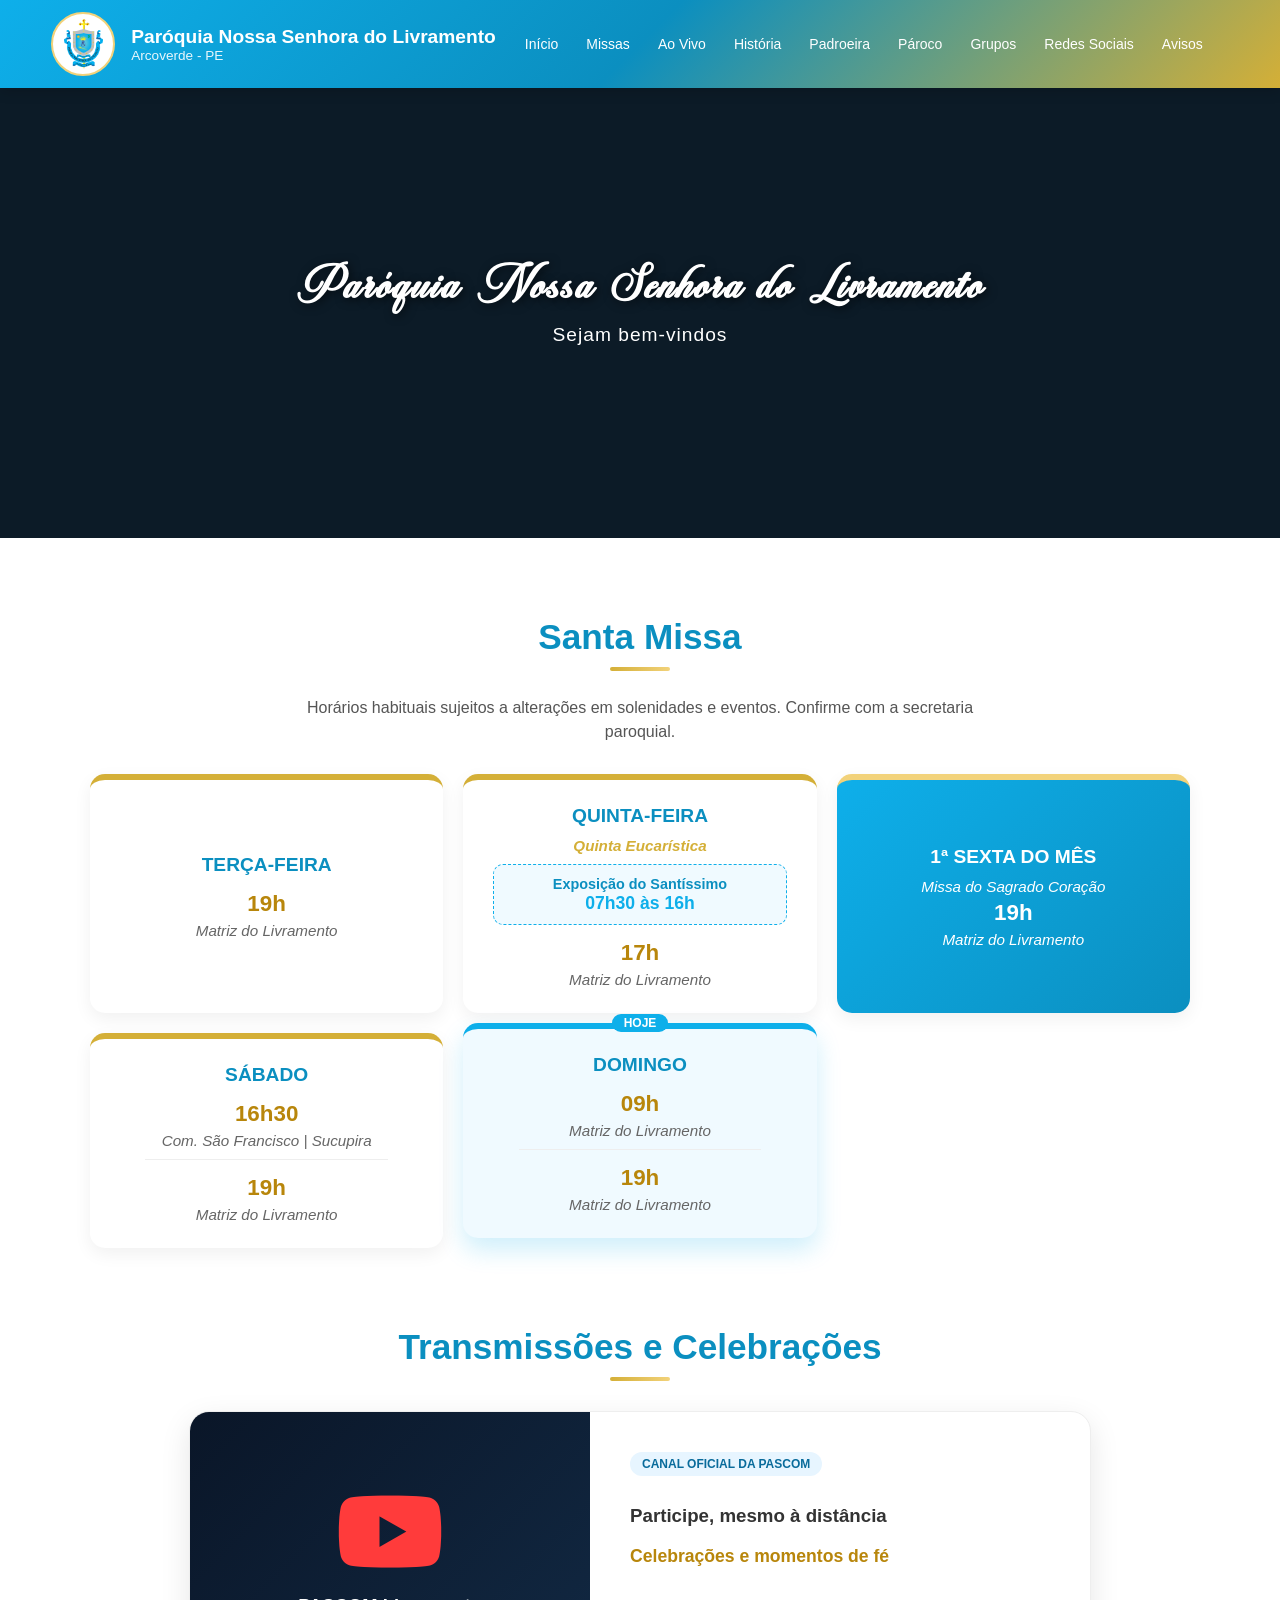
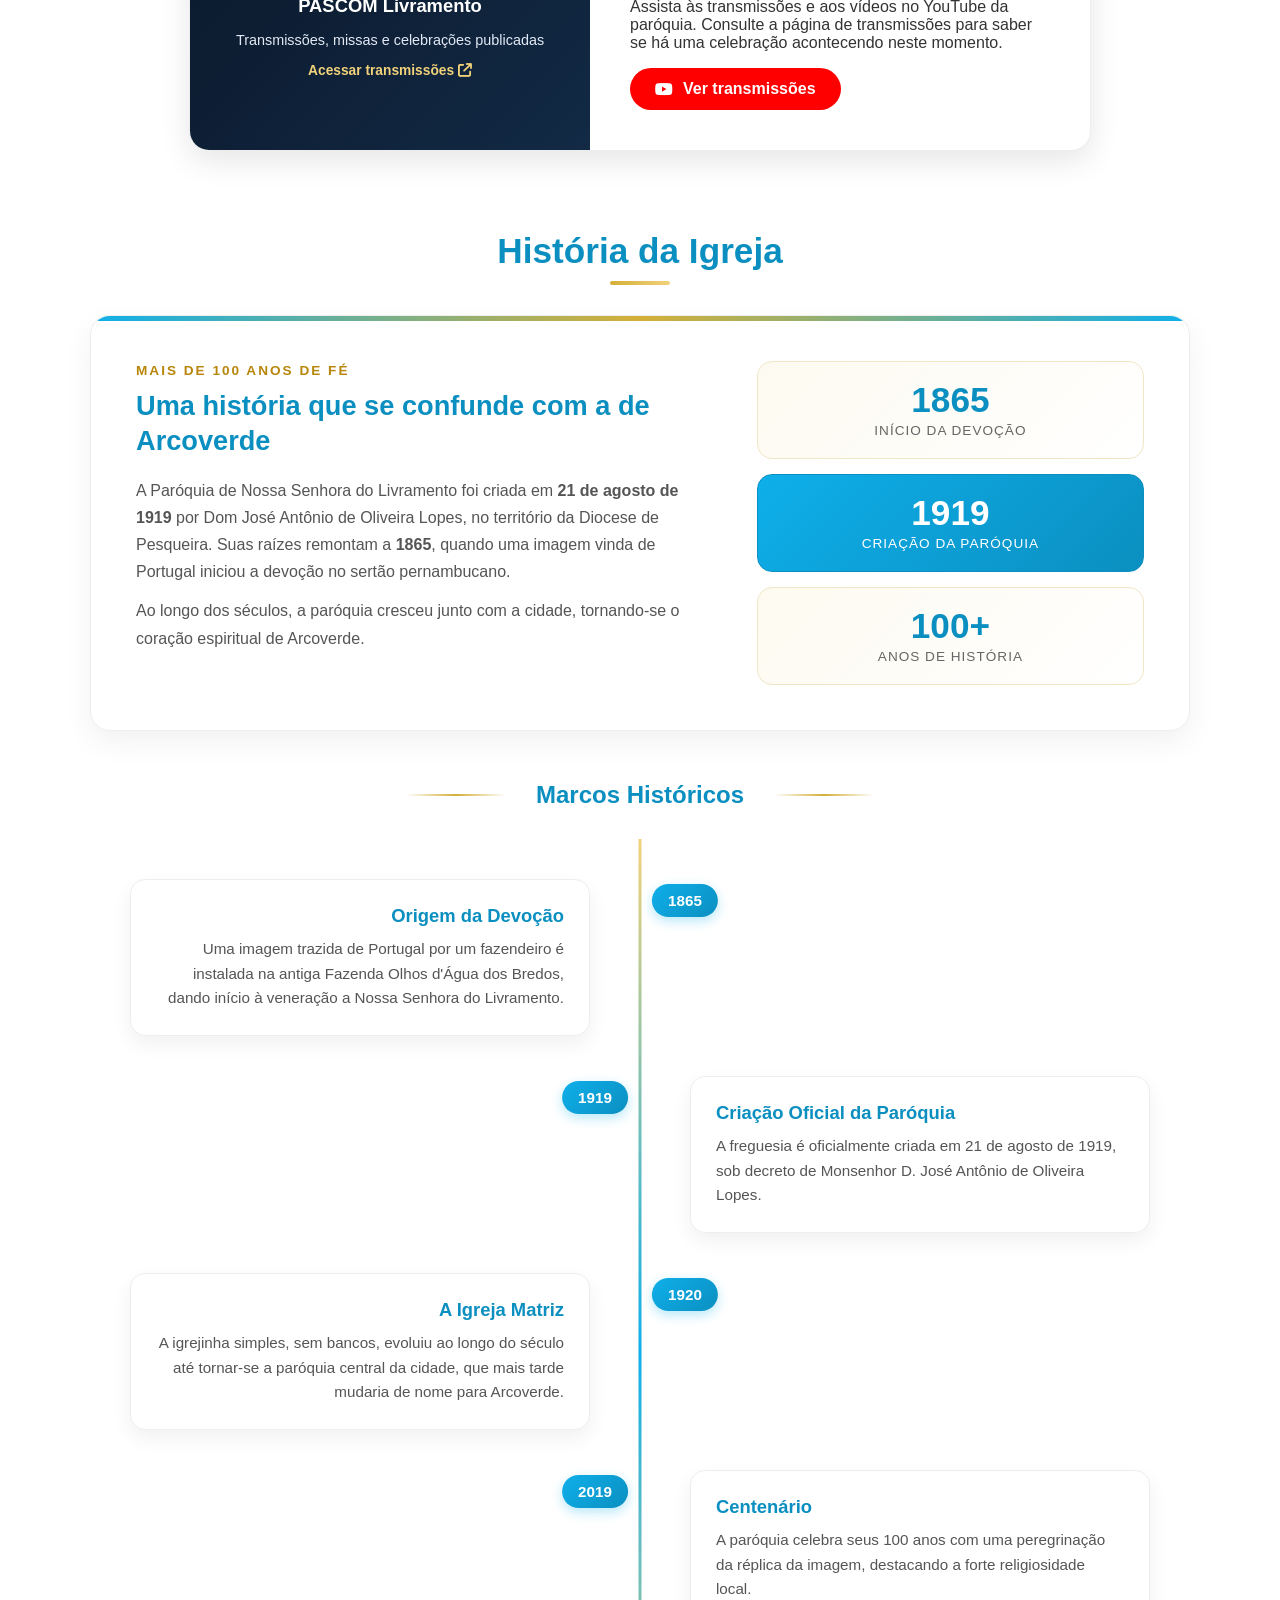
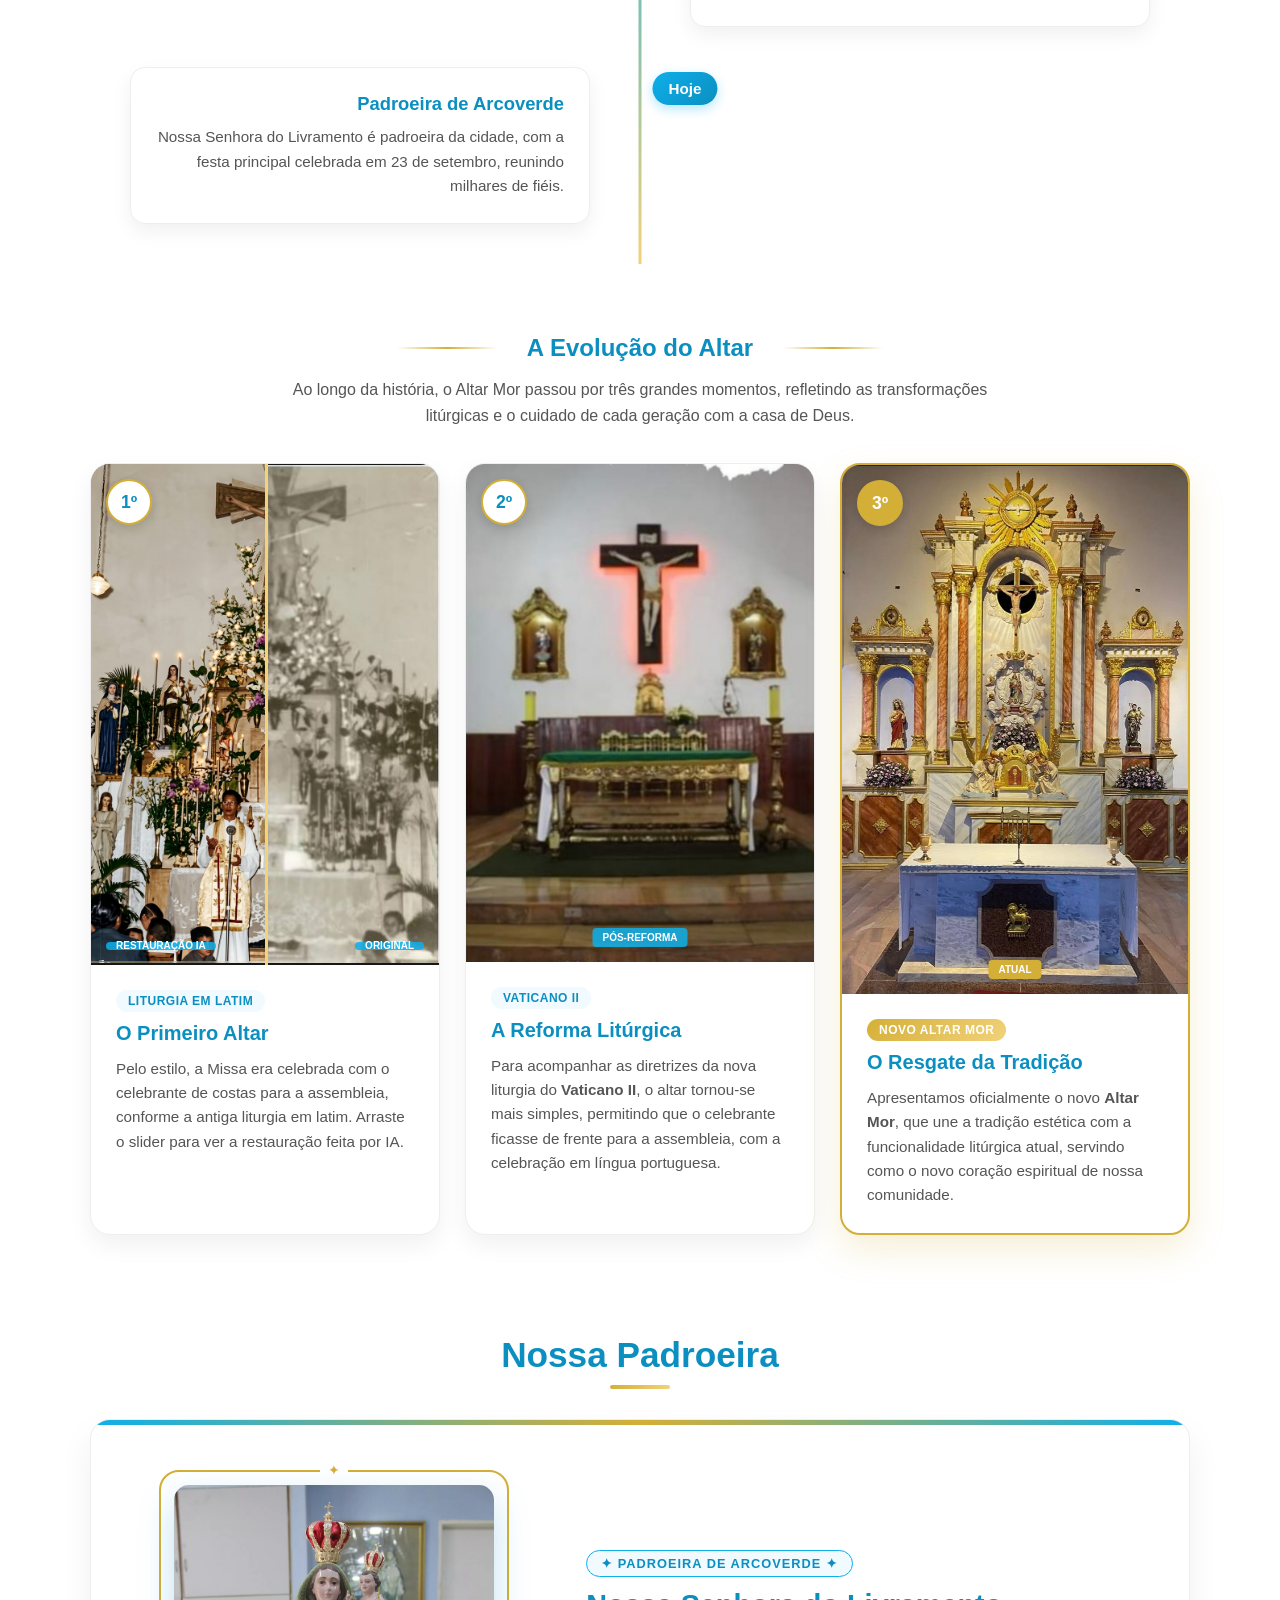
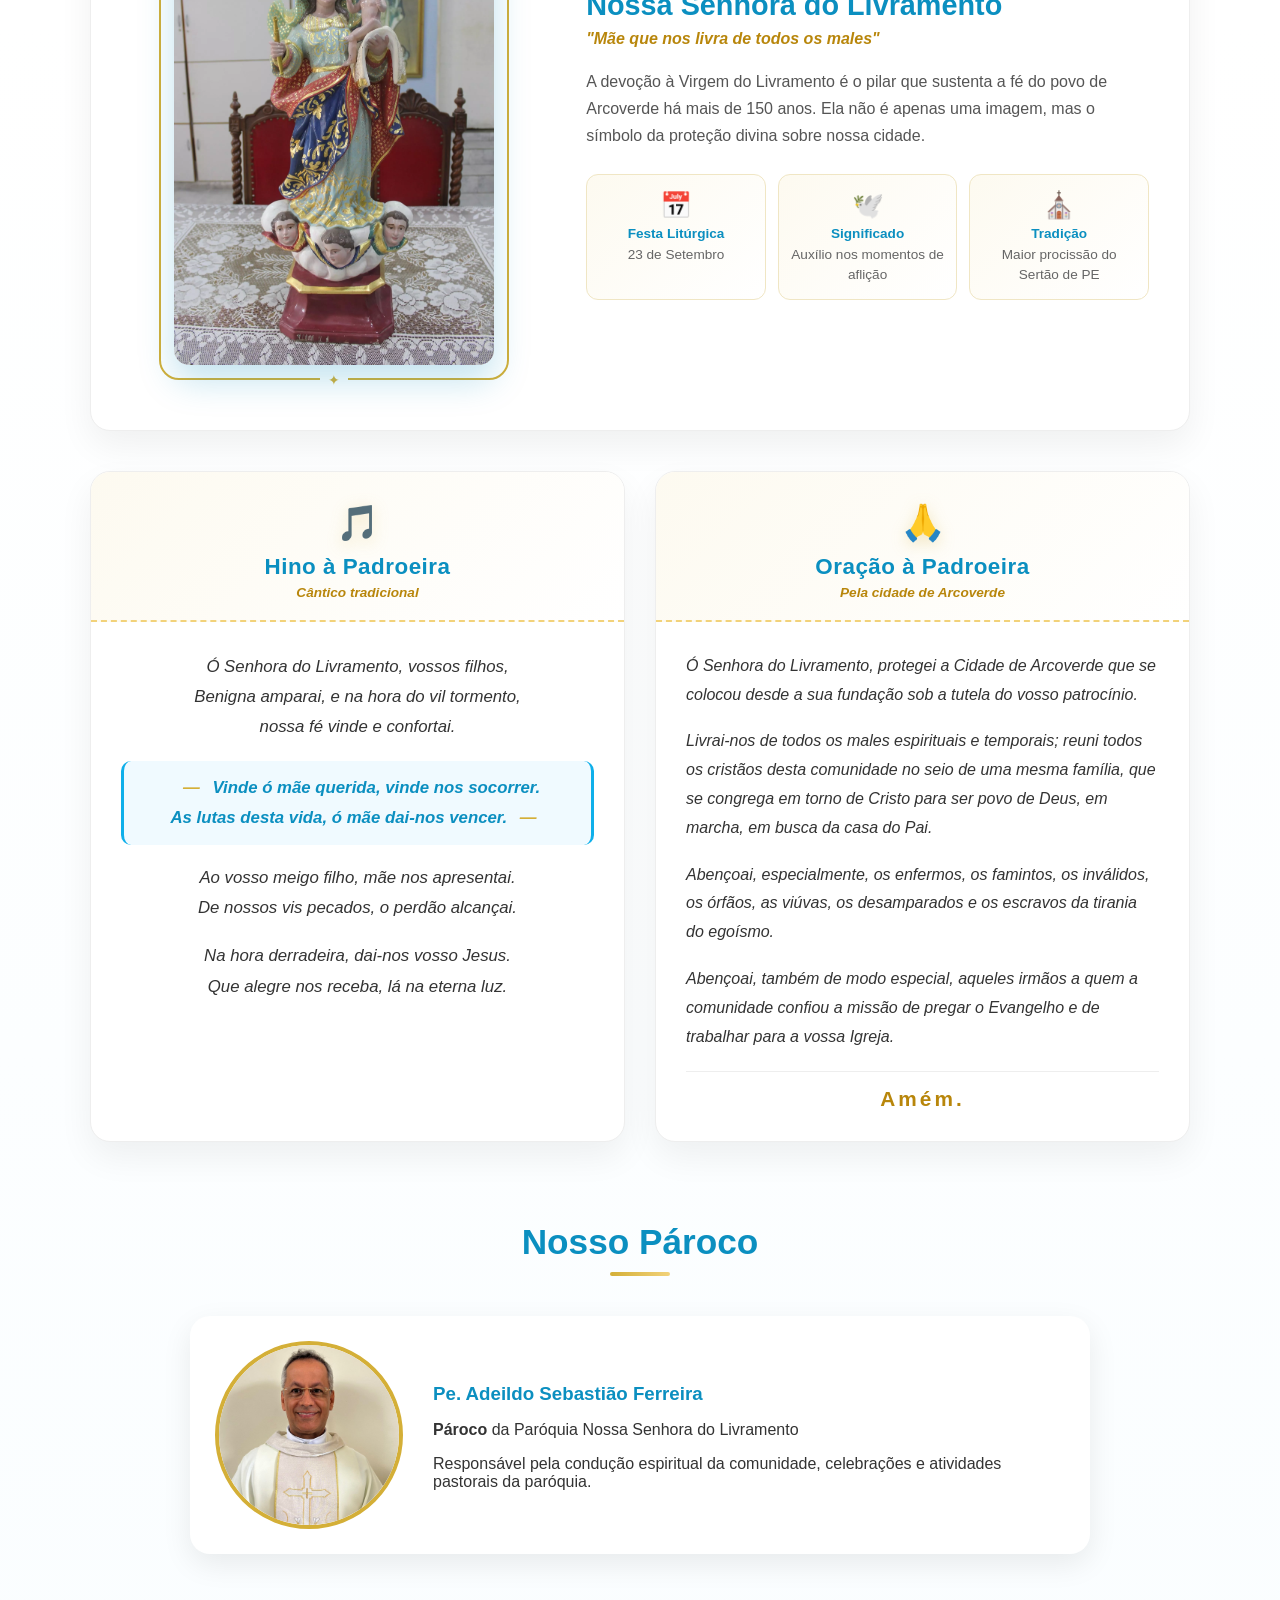
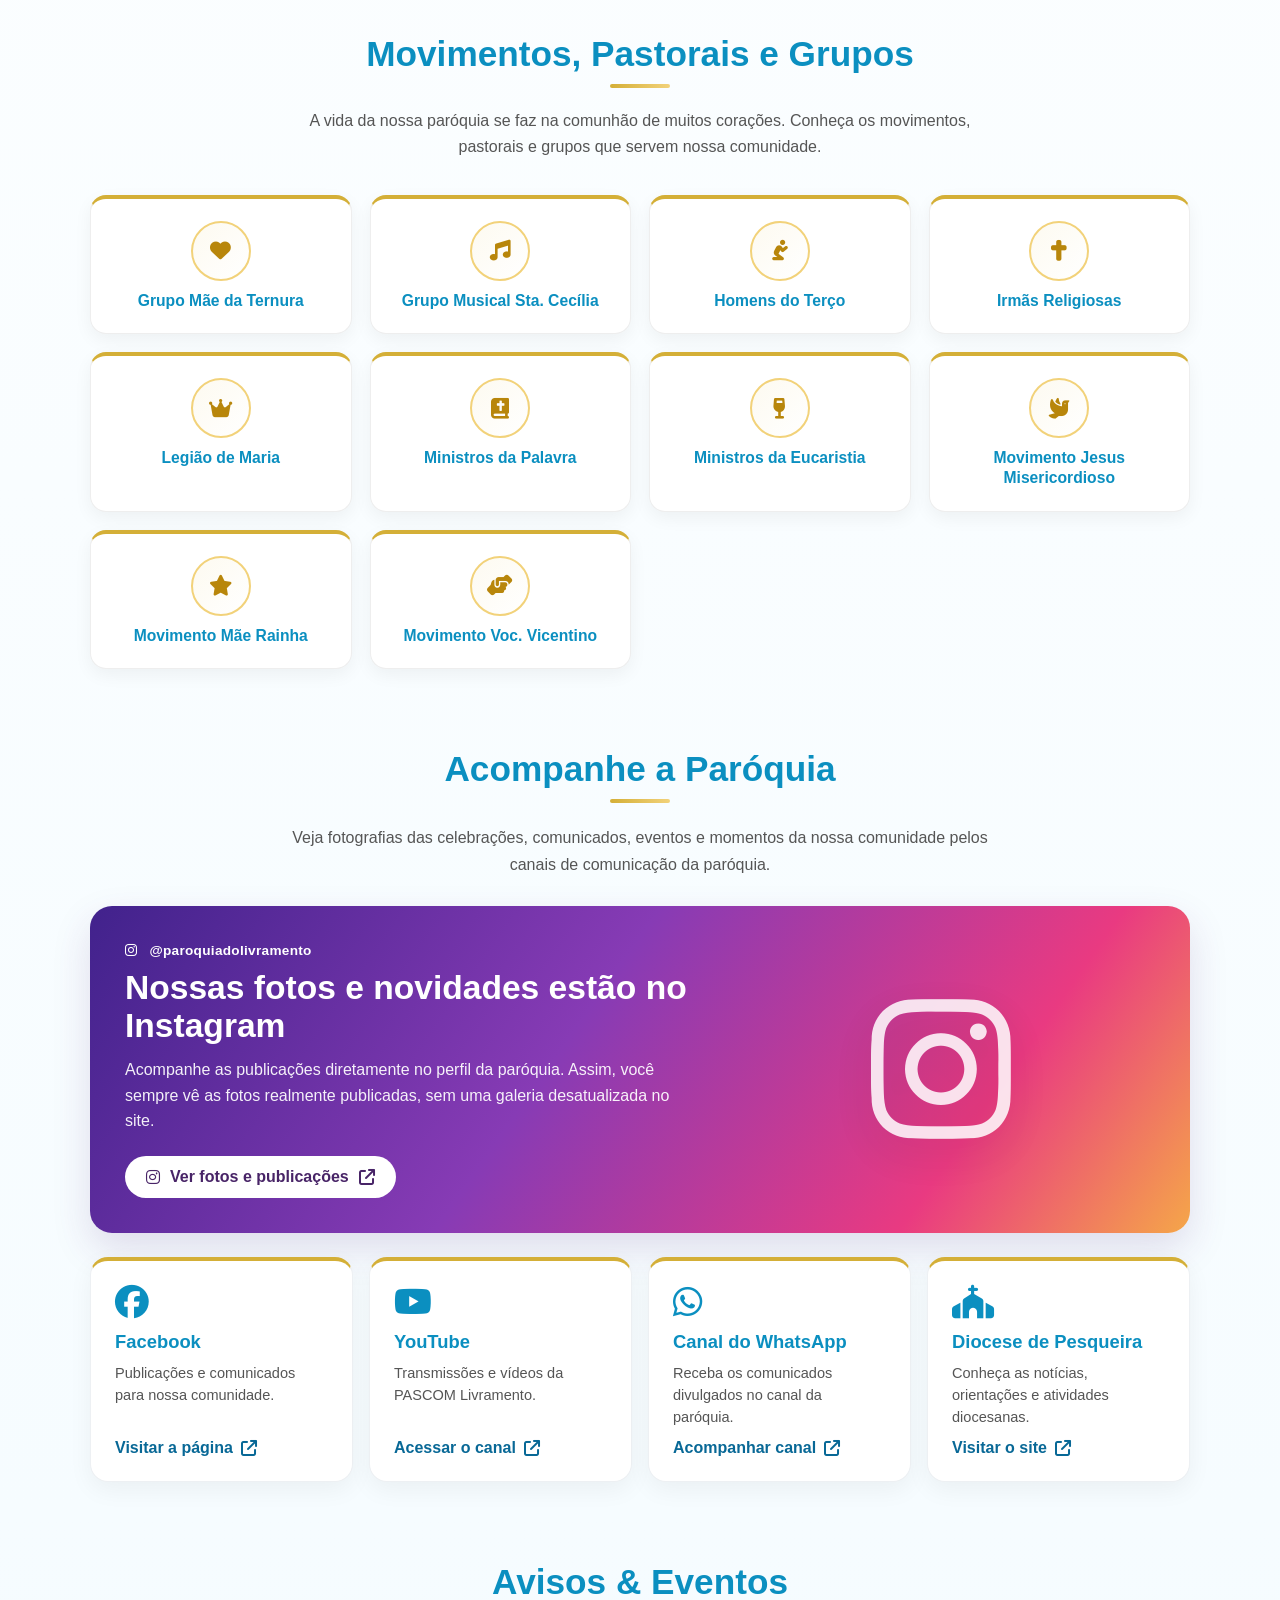
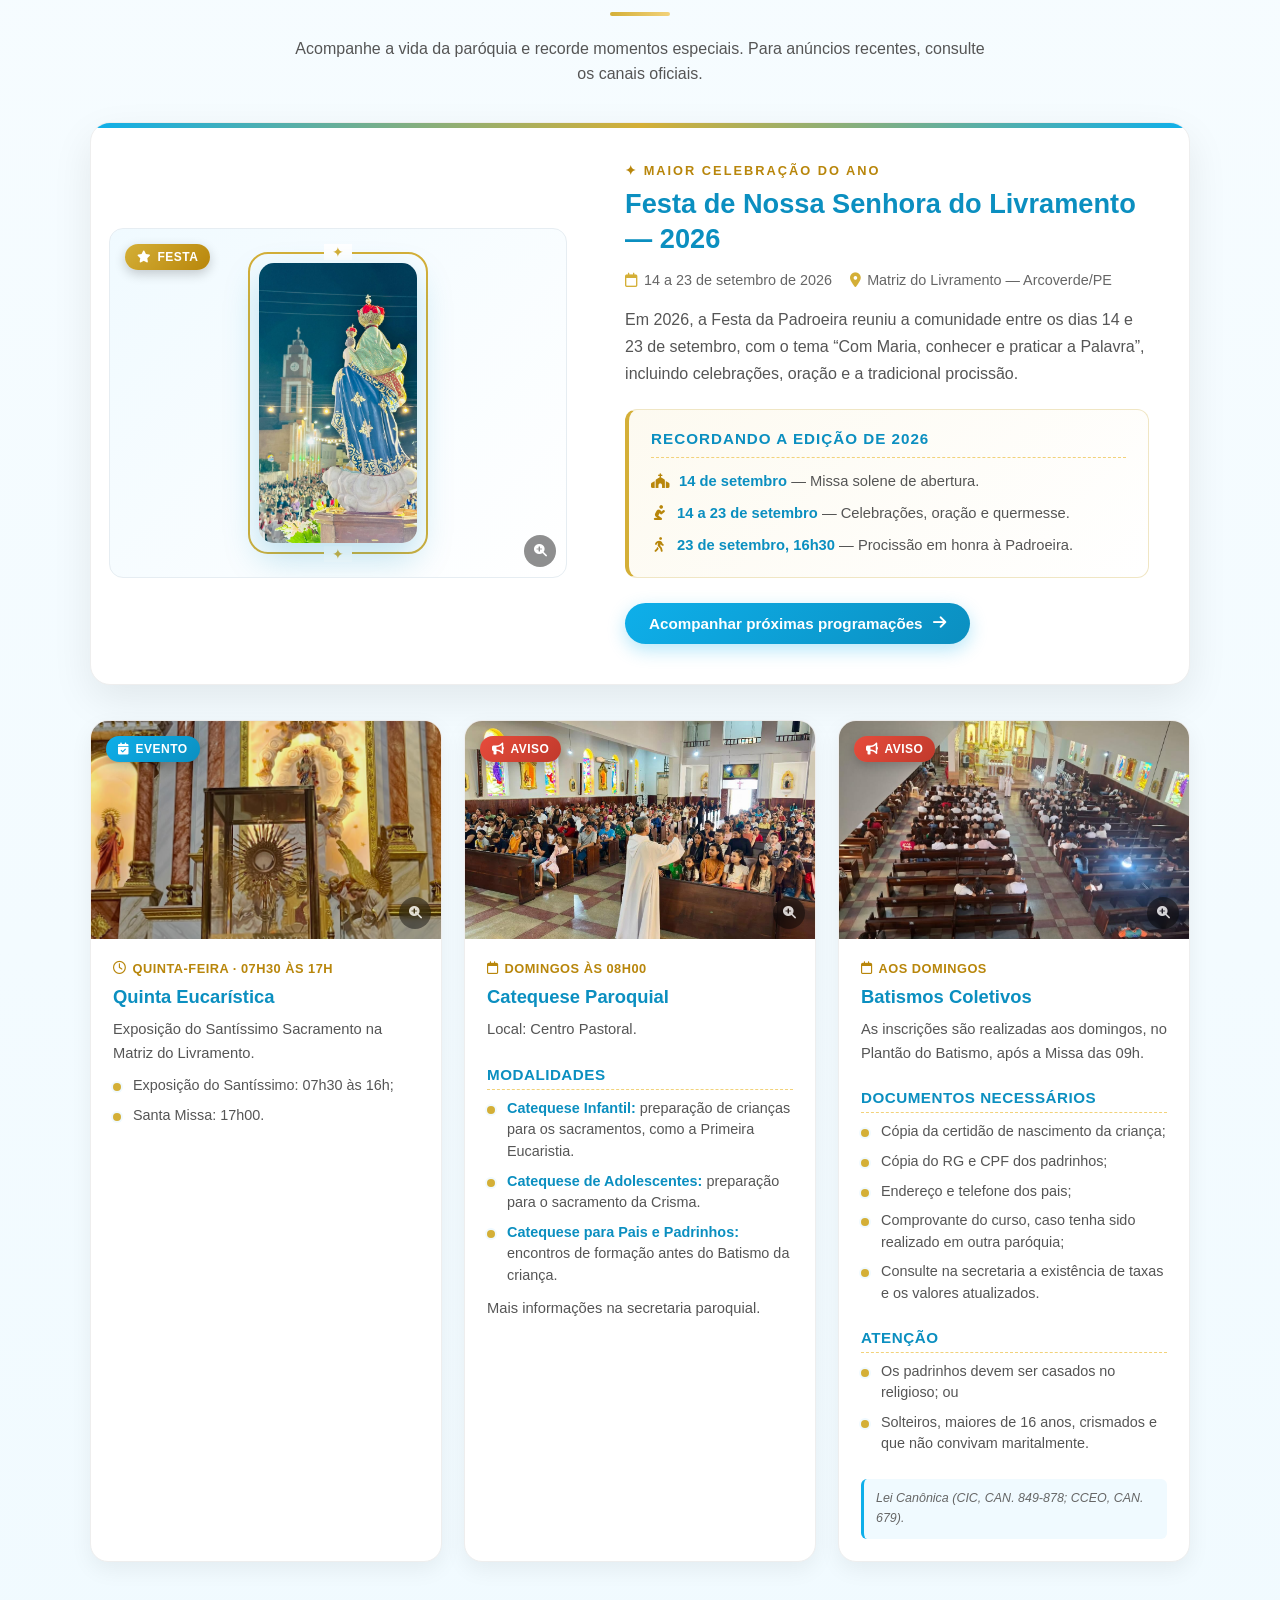
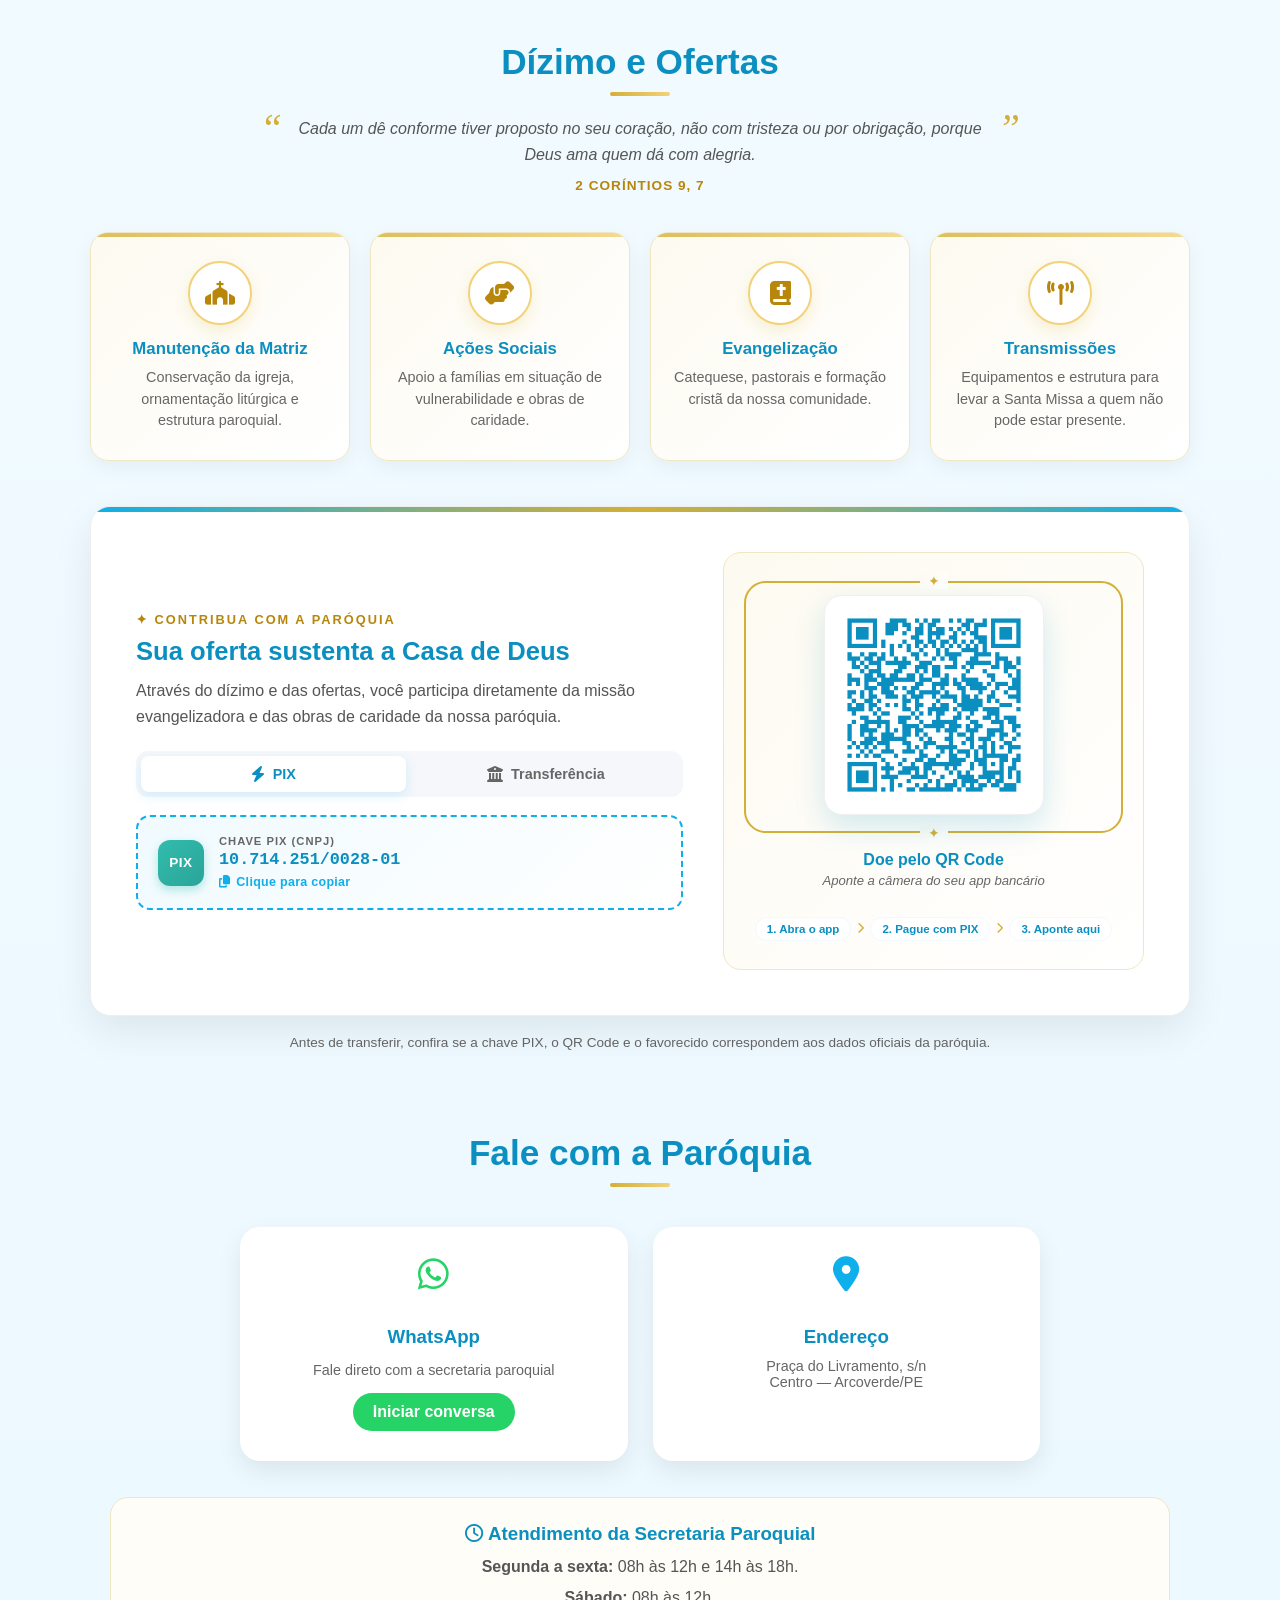
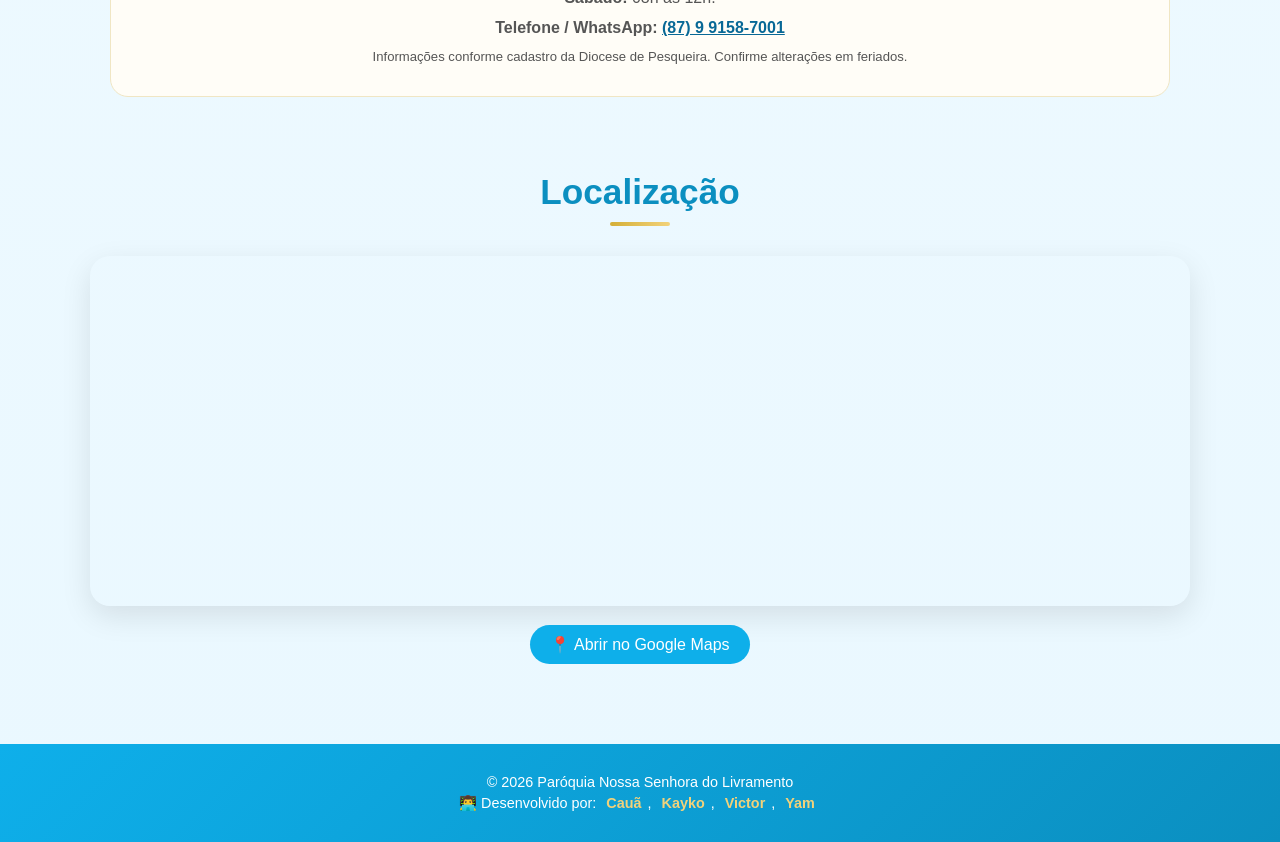
==== commit 7f88c2c2: "Add files via upload" ====
--- a/index.html
+++ b/index.html
@@ -6,6 +6,51 @@
     <title>Paróquia Nossa Senhora do Livramento - Arcoverde/PE</title>
     <meta name="description" content="Paróquia Nossa Senhora do Livramento em Arcoverde - horários de missas, transmissões ao vivo, história e contato.">
     <meta name="keywords" content="igreja Arcoverde, missa Arcoverde, Nossa Senhora do Livramento, paróquia">
+
+    <!-- ================================================================
+         📸 FOTOS DO SITE — ALTERE OS NOMES DOS ARQUIVOS SOMENTE AQUI
+         ================================================================
+         Como trocar: coloque sua foto na mesma pasta que index.html
+         e substitua, abaixo, apenas o nome entre aspas à direita dos dois-pontos.
+         Ex.: "festa": "MinhaNovaFoto.jpg"
+         Você NÃO precisa procurar a mesma foto em vários lugares do HTML.
+         As referências data-foto e data-lightbox-foto são identificadores,
+         não nomes dos arquivos. Não os modifique ao trocar uma foto.
+         Se adicionar um evento, crie também a chave para a foto dele.
+         ================================================================ -->
+    <script id="catalogo-de-fotos" type="application/json">
+    {
+      "brasao": "LogoBrasaoDaParoquia.png",  
+      "entrada_igreja": "Foto1EntradaIgreja.jpg",  
+      "altar_1_original": "FotoPrimeiraAltarCelebracaomissas.png",  
+      "altar_1_restaurado": "FotoPrimeiroAltarrestauradocomIA.png",  
+      "altar_2": "FotoSegundoAltar.png",  
+      "altar_3": "FotoTerceiroAltarAtual.jpeg",  
+      "padroeira": "FotoPadroeira.webp",  
+      "paroco": "FotoPadreAdeildoSebastiaoFerreira.jpeg",  
+      "festa": "FestaPadroeiraFoto01.jpg",  
+      "quinta_eucaristica": "EucaristiaSantissimoFoto01.jpg",  
+      "catequese": "CatequeseFoto01.jpg",  
+      "batismo": "BatismoFoto02.jpg",  
+      "qr_pix": "QRCodePixParoquia.png"  
+    }
+    </script>
+    <!-- GUIA DO CATÁLOGO (ordem igual à lista acima):
+         brasao                  = Brasão / logo — aparece no topo e no carregamento
+         entrada_igreja          = Foto grande do início — fachada da igreja
+         altar_1_original        = História — primeiro altar (foto original)
+         altar_1_restaurado      = História — primeiro altar (restauração por IA)
+         altar_2                 = História — segundo altar
+         altar_3                 = História — terceiro altar (atual)
+         padroeira               = Seção Nossa Padroeira — foto com moldura dourada
+         paroco                  = Seção Nosso Pároco
+         festa                   = Avisos e Eventos — Festa do Livramento (com moldura dourada)
+         quinta_eucaristica      = Avisos e Eventos — Quinta Eucarística
+         catequese               = Avisos e Eventos — Catequese
+         batismo                 = Avisos e Eventos — Batismos
+         qr_pix                  = Doações — QR Code do PIX (não é foto decorativa)
+    -->
+
     <!-- Configure a URL canônica apenas após confirmar o endereço de publicação definitivo.
          Ex.: <link rel="canonical" href="https://SEU-DOMINIO/"> -->
 
@@ -54,7 +99,7 @@
         <div class="preloader-logo-wrap">
             <div class="preloader-anel"></div>
             <div class="preloader-anel2"></div>
-            <img src="LogoBrasaoDaParoquia.png" alt="Brasão da Paróquia" width="90" height="90">
+            <img data-foto="brasao" alt="Brasão da Paróquia" width="90" height="90">
         </div>
         <p class="preloader-texto">Carregando...</p>
     </div>
@@ -63,7 +108,7 @@
     <audio id="som-sino" src="Somsinohorafundo.mp3" preload="auto"></audio>
 
     <header class="topo">
-        <img src="LogoBrasaoDaParoquia.png" alt="Brasão da Paróquia Nossa Senhora do Livramento" class="logo" width="50" height="50">
+        <img data-foto="brasao" alt="Brasão da Paróquia Nossa Senhora do Livramento" class="logo" width="50" height="50">
         <div class="container-titulo">
             <h1 class="nome-site">Paróquia Nossa Senhora do Livramento</h1>
             <p class="localizacao-topo">Arcoverde - PE</p>
@@ -84,7 +129,7 @@
     </header>
 
     <main id="conteudo">
-        <section class="parallax" aria-label="Boas-vindas">
+        <section class="parallax" data-foto-fundo="entrada_igreja" aria-label="Boas-vindas">
             <div class="overlay">
                 <h2>Paróquia Nossa Senhora do Livramento</h2>
                 <p class="subtitulo-parallax">Sejam bem-vindos</p>
@@ -244,12 +289,12 @@
                         <article class="altar-card">
                             <div class="altar-numero">1º</div>
                             <div class="altar-imagem comparison-slider" id="slider" role="img" aria-label="Comparação entre foto original e restaurada do primeiro altar">
-                                <img src="FotoPrimeiraAltarCelebracaomissas.png" alt="Foto original do primeiro altar" loading="lazy">
+                                <img data-foto="altar_1_original" alt="Foto original do primeiro altar" loading="lazy">
                                 <div class="camada-original">
                                     <span class="label-before">ORIGINAL</span>
                                 </div>
                                 <div class="img-restaurada" id="restaurada">
-                                    <img src="FotoPrimeiroAltarrestauradocomIA.png" alt="Foto restaurada do primeiro altar com IA" loading="lazy">
+                                    <img data-foto="altar_1_restaurado" alt="Foto restaurada do primeiro altar com IA" loading="lazy">
                                     <span class="label-after">RESTAURAÇÃO IA</span>
                                 </div>
                             </div>
@@ -263,7 +308,7 @@
                         <article class="altar-card">
                             <div class="altar-numero">2º</div>
                             <div class="altar-imagem foto-container">
-                                <img src="FotoSegundoAltar.png" alt="Segundo altar da matriz após a reforma litúrgica" loading="lazy">
+                                <img data-foto="altar_2" alt="Segundo altar da matriz após a reforma litúrgica" loading="lazy">
                                 <span class="label-fixo">PÓS-REFORMA</span>
                             </div>
                             <div class="altar-corpo">
@@ -276,7 +321,7 @@
                         <article class="altar-card altar-atual">
                             <div class="altar-numero">3º</div>
                             <div class="altar-imagem foto-container">
-                                <img src="FotoTerceiroAltarAtual.jpeg" alt="Novo altar mor da paróquia" loading="lazy">
+                                <img data-foto="altar_3" alt="Novo altar mor da paróquia" loading="lazy">
                                 <span class="label-fixo label-atual">ATUAL</span>
                             </div>
                             <div class="altar-corpo">
@@ -298,7 +343,7 @@
                 <div class="padroeira-card">
                     <div class="padroeira-foto">
                         <div class="padroeira-foto-wrapper">
-                            <img src="FotoPadroeira.webp" alt="Imagem de Nossa Senhora do Livramento" loading="lazy">
+                            <img data-foto="padroeira" alt="Imagem de Nossa Senhora do Livramento" loading="lazy">
                             <div class="moldura-dourada" aria-hidden="true"></div>
                         </div>
                     </div>
@@ -380,7 +425,7 @@
             <span class="linha-azul" aria-hidden="true"></span>
             <div class="padre-container">
                 <div class="padre-card">
-                    <img src="FotoPadreAdeildoSebastiaoFerreira.jpeg" alt="Padre Adeildo Sebastião Ferreira" width="180" height="180" loading="lazy">
+                    <img data-foto="paroco" alt="Padre Adeildo Sebastião Ferreira" width="180" height="180" loading="lazy">
                     <div class="padre-info">
                         <h3>Pe. Adeildo Sebastião Ferreira</h3>
                         <p><strong>Pároco</strong> da Paróquia Nossa Senhora do Livramento</p>
@@ -462,7 +507,7 @@
         <!-- =========================================================
              AVISOS & EVENTOS — EDITE ESTA SEÇÃO PARA ADICIONAR NOTÍCIAS
              Modelo de novo aviso: MODELO-NOVO-AVISO.html
-             Fotos: mantenha o mesmo nome no src e no data-lightbox.
+             Fotos: altere os nomes apenas no CATÁLOGO DE FOTOS no início deste HTML.
              ========================================================= -->
         <section aria-labelledby="avisos">
             <h2 class="titulo" id="avisos">Avisos & Eventos</h2>
@@ -472,9 +517,13 @@
                 <p class="avisos-intro">Acompanhe a vida da paróquia e recorde momentos especiais. Para anúncios recentes, consulte os canais oficiais.</p>
 
                 <article class="aviso-destaque">
-                    <!-- FOTO DA FESTA: substitua o arquivo citado nos dois atributos abaixo e no src da imagem. -->
-                    <div class="aviso-destaque-img" data-lightbox="FestaPadroeiraFoto01.jpg" data-alt="Festa de Nossa Senhora do Livramento" role="button" tabindex="0" aria-label="Ampliar foto da Festa de Nossa Senhora do Livramento">
-                        <img src="FestaPadroeiraFoto01.jpg" alt="Festa de Nossa Senhora do Livramento" loading="lazy" decoding="async">
+                    <!-- FOTO DA FESTA: altere a chave "festa" no CATÁLOGO DE FOTOS no início deste arquivo. -->
+                    <div class="aviso-destaque-img" data-lightbox-foto="festa" data-alt="Festa de Nossa Senhora do Livramento" role="button" tabindex="0" aria-label="Ampliar foto da Festa de Nossa Senhora do Livramento">
+                        <!-- FOTO DA FESTA: a moldura usa a mesma classe da imagem da Padroeira. -->
+                        <span class="foto-festa-wrapper">
+                            <img data-foto="festa" alt="Festa de Nossa Senhora do Livramento" loading="lazy" decoding="async">
+                            <span class="moldura-dourada" aria-hidden="true"></span>
+                        </span>
                         <span class="aviso-tag tag-festa"><i class="fas fa-star" aria-hidden="true"></i> Festa</span>
                         <span class="zoom-hint"><i class="fas fa-search-plus"></i></span>
                     </div>
@@ -506,8 +555,8 @@
                 <!-- NOVOS EVENTOS: copie o bloco de MODELO-NOVO-AVISO.html para cá. -->
                 <div class="avisos-grid">
                     <article class="aviso-card">
-                        <div class="aviso-card-img" data-lightbox="EucaristiaSantissimoFoto01.jpg" data-alt="Quinta Eucarística" role="button" tabindex="0" aria-label="Ampliar foto: Quinta Eucarística">
-                            <img src="EucaristiaSantissimoFoto01.jpg" alt="Quinta Eucarística" loading="lazy">
+                        <div class="aviso-card-img" data-lightbox-foto="quinta_eucaristica" data-alt="Quinta Eucarística" role="button" tabindex="0" aria-label="Ampliar foto: Quinta Eucarística">
+                            <img data-foto="quinta_eucaristica" alt="Quinta Eucarística" loading="lazy">
                             <span class="aviso-tag tag-evento"><i class="fas fa-calendar-check" aria-hidden="true"></i> Evento</span>
                             <span class="zoom-hint"><i class="fas fa-search-plus"></i></span>
                         </div>
@@ -523,8 +572,8 @@
                     </article>
 
                     <article class="aviso-card">
-                        <div class="aviso-card-img" data-lightbox="CatequeseFoto01.jpg" data-alt="Inscrições da Catequese" role="button" tabindex="0" aria-label="Ampliar foto: Inscrições da Catequese">
-                            <img src="CatequeseFoto01.jpg" alt="Inscrições da Catequese" loading="lazy">
+                        <div class="aviso-card-img" data-lightbox-foto="catequese" data-alt="Inscrições da Catequese" role="button" tabindex="0" aria-label="Ampliar foto: Inscrições da Catequese">
+                            <img data-foto="catequese" alt="Inscrições da Catequese" loading="lazy">
                             <span class="aviso-tag tag-aviso"><i class="fas fa-bullhorn" aria-hidden="true"></i> Aviso</span>
                             <span class="zoom-hint"><i class="fas fa-search-plus"></i></span>
                         </div>
@@ -543,8 +592,8 @@
                     </article>
 
                     <article class="aviso-card">
-                        <div class="aviso-card-img" data-lightbox="BatismoFoto02.jpg" data-alt="Galeria de Batismos" role="button" tabindex="0" aria-label="Ampliar foto: Galeria de Batismos">
-                            <img src="BatismoFoto02.jpg" alt="Galeria de Batismos" loading="lazy">
+                        <div class="aviso-card-img" data-lightbox-foto="batismo" data-alt="Galeria de Batismos" role="button" tabindex="0" aria-label="Ampliar foto: Galeria de Batismos">
+                            <img data-foto="batismo" alt="Galeria de Batismos" loading="lazy">
                             <span class="aviso-tag tag-aviso"><i class="fas fa-bullhorn" aria-hidden="true"></i> Aviso</span>
                             <span class="zoom-hint"><i class="fas fa-search-plus"></i></span>
                         </div>
@@ -630,7 +679,7 @@
 
                     <div class="qr-wrapper">
                         <div class="qr-card-wrapper">
-                            <div class="qr-card"><img src="QRCodePixParoquia.png" alt="QR Code para doação via PIX" width="200" height="200" loading="lazy"></div>
+                            <div class="qr-card"><img data-foto="qr_pix" alt="QR Code para doação via PIX" width="200" height="200" loading="lazy"></div>
                             <div class="qr-moldura" aria-hidden="true"></div>
                         </div>
                         <span class="qr-titulo">Doe pelo QR Code</span>
@@ -708,7 +757,7 @@
             <i class="fas fa-hand-pointer"></i> Use dois dedos para dar zoom
         </div>
     </div>
-    <!-- FUNCIONALIDADES: scripts separados para facilitar manutenção. -->
+    <!-- FUNCIONALIDADES: scripts separados. As fotos são carregadas do catálogo acima. -->
     <script src="js/script.js" defer></script>
 </body>
 </html>
--- a/css/estilos.css
+++ b/css/estilos.css
@@ -4,7 +4,8 @@
    COMO EDITAR:
      • CORES e TAMANHO DA FOTO DA FESTA: seção :root no início.
      • CARTÃO DA FESTA: procure "FOTO DA FESTA".
-     • ALTERAR TEXTOS, FOTOS E CRIAR AVISOS: edite index.html.
+     • FOTO: início de index.html, bloco 📸 FOTOS DO SITE.
+   • ALTERAR TEXTOS E CRIAR AVISOS: edite index.html.
    Consulte o arquivo LEIA-ME.md para exemplos práticos.
    ================================================================ */
 
@@ -157,7 +158,8 @@
 .parallax {
     width: 100%;
     height: 450px;
-    background-image: url("../Foto1EntradaIgreja.jpg");
+    /* A imagem de fundo vem do CATÁLOGO DE FOTOS em index.html. */
+    background-color: #163147;
     background-size: cover;
     background-position: center;
     background-attachment: fixed;
@@ -2191,15 +2193,16 @@
     z-index: 3;
 }
 
-/* FOTO DA FESTA: tamanho fixo, centralizado e sem cortar a imagem.
-           Para aumentar/diminuir, mude --foto-festa-altura em :root. */
+/* FESTA DE NOSSA SENHORA DO LIVRAMENTO
+   Mesma moldura dourada da Padroeira, foto inteira e tamanho limitado.
+   Para mudar a altura: edite --foto-festa-altura* no :root, acima. */
 .aviso-destaque-img {
     position: relative;
     width: calc(100% - 36px);
     height: var(--foto-festa-altura);
     min-height: 0;
     margin: 18px;
-    padding: 12px;
+    padding: 22px;
     box-sizing: border-box;
     align-self: center;
     display: flex;
@@ -2211,12 +2214,33 @@
     overflow: hidden;
 }
 
-.aviso-destaque-img img {
-    width: 100%;
-    height: 100%;
-    object-fit: contain;
-    /* mantém a foto inteira visível */
+/* Esta estrutura também usa .moldura-dourada, já definida para a Padroeira. */
+.foto-festa-wrapper {
+    position: relative;
+    display: inline-flex;
+    align-items: center;
+    justify-content: center;
+    max-width: calc(100% - 18px);
+    max-height: 100%;
+    min-width: 0;
+}
+
+.foto-festa-wrapper img {
     display: block;
+    width: auto;
+    height: auto;
+    max-width: 100%;
+    max-height: calc(var(--foto-festa-altura) - 70px);
+    object-fit: contain; /* foto sempre completa, sem corte */
+    border-radius: 15px;
+    box-shadow: 0 15px 35px rgba(11, 143, 192, 0.25);
+    position: relative;
+    z-index: 2;
+}
+
+/* Ajusta somente o espaço externo da mesma moldura da Padroeira. */
+.foto-festa-wrapper .moldura-dourada {
+    inset: -11px;
 }
 
 .aviso-destaque-img:focus-visible {
@@ -2884,6 +2908,10 @@
         min-height: 0;
         aspect-ratio: auto;
         margin: 18px 18px 0;
+    }
+
+    .foto-festa-wrapper img {
+        max-height: calc(var(--foto-festa-altura-celular) - 70px);
     }
 
     .aviso-destaque-corpo {
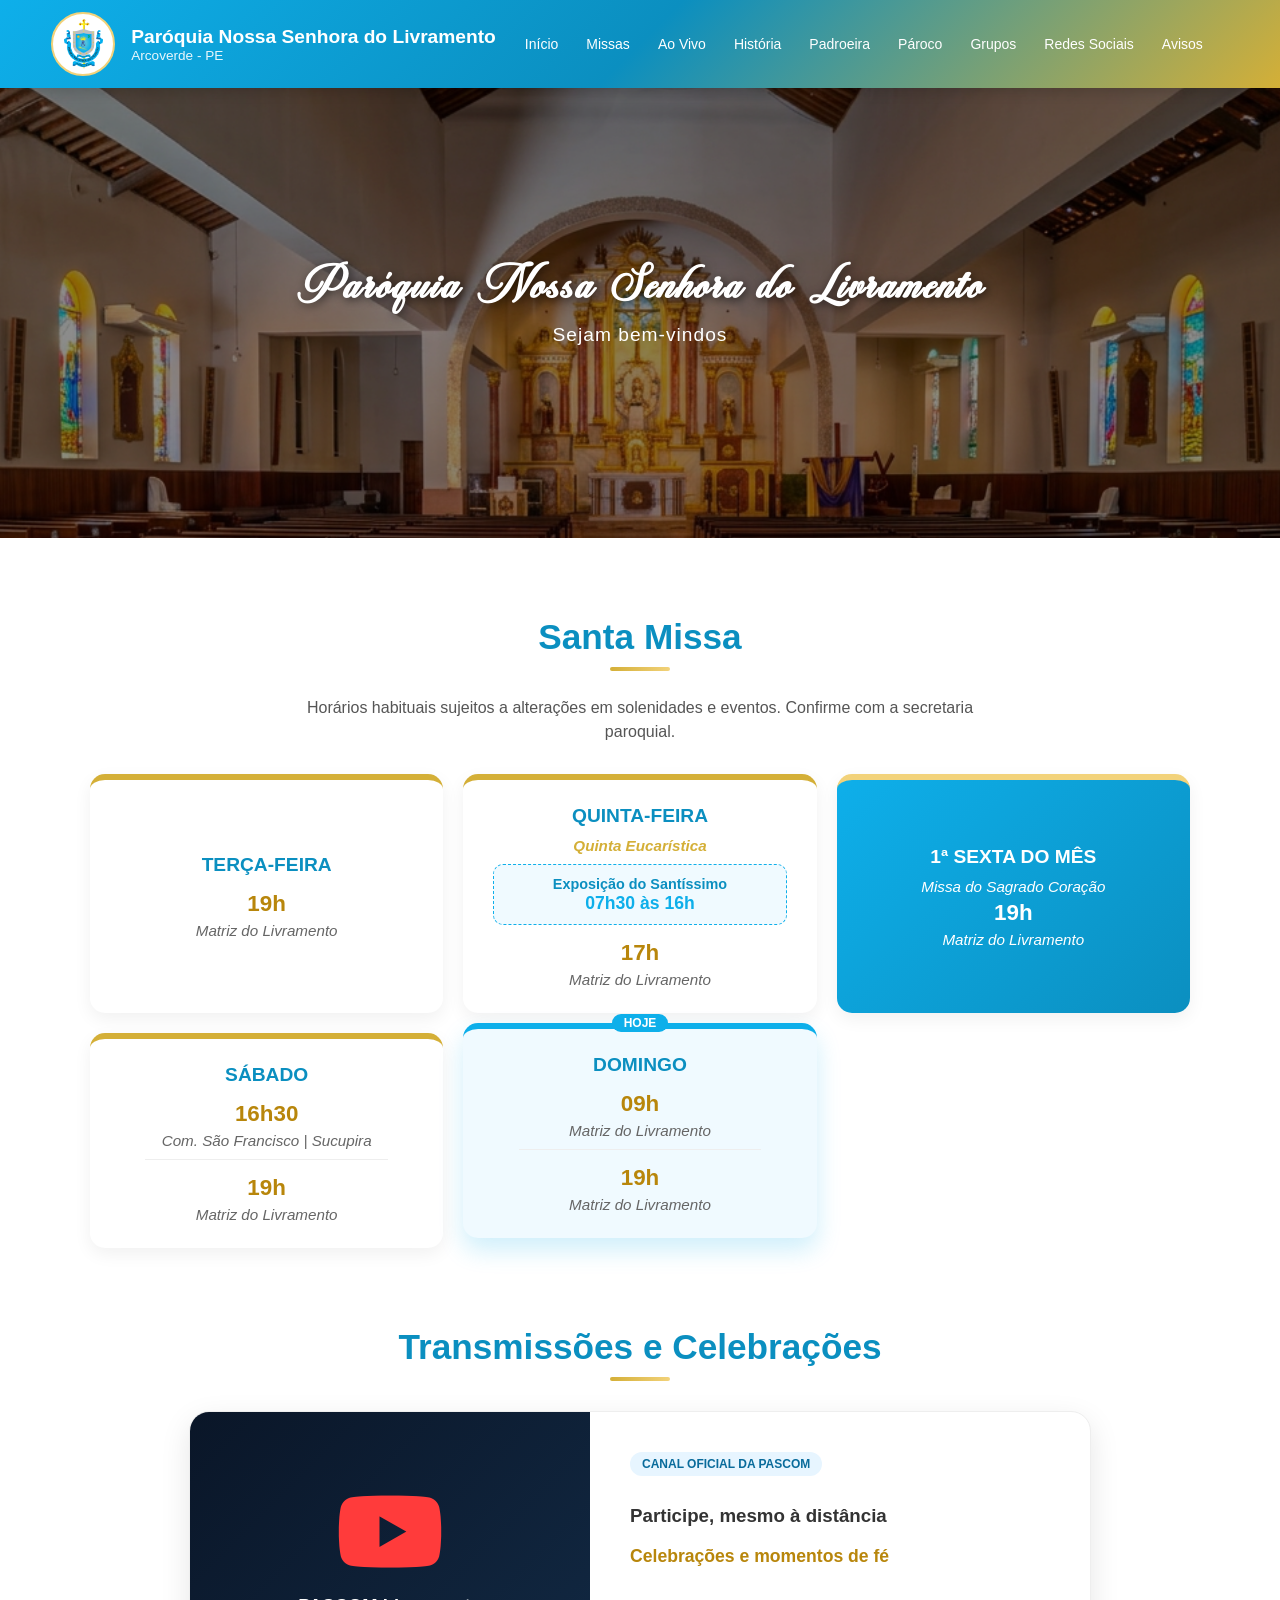
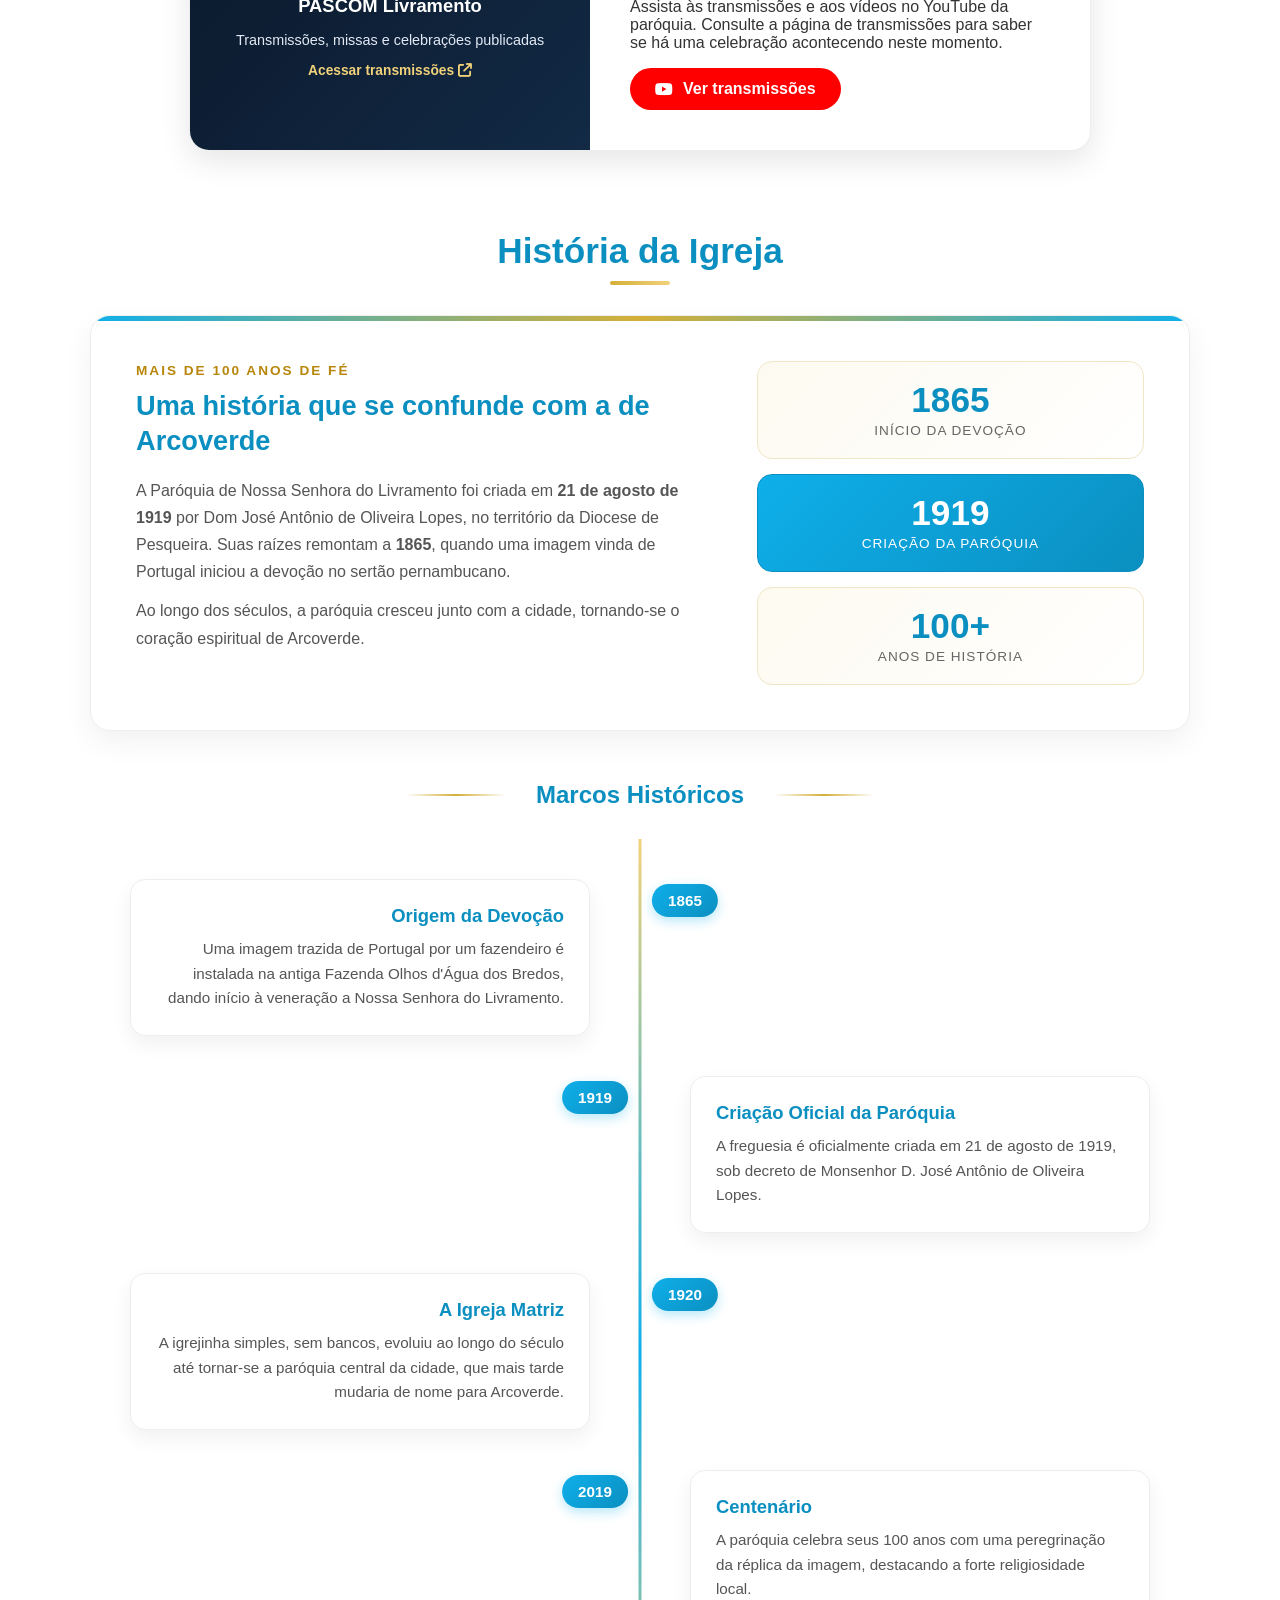
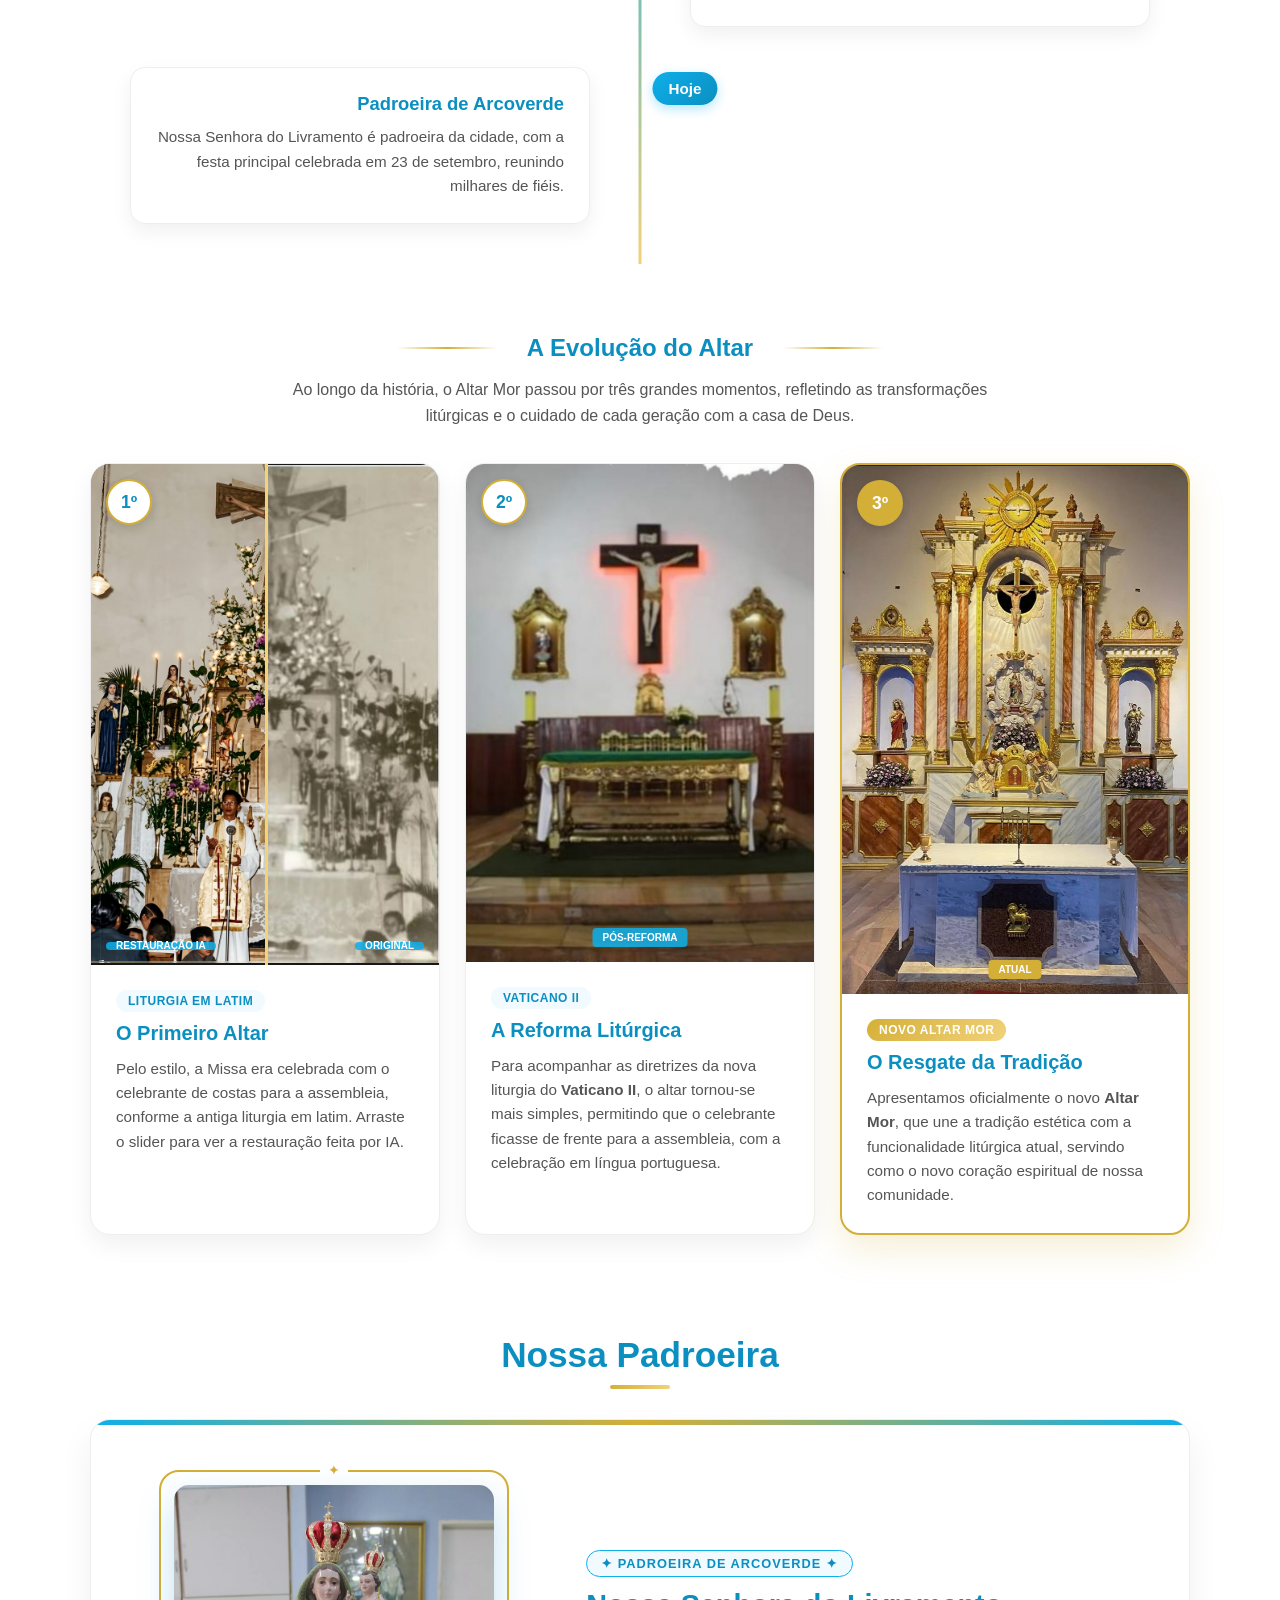
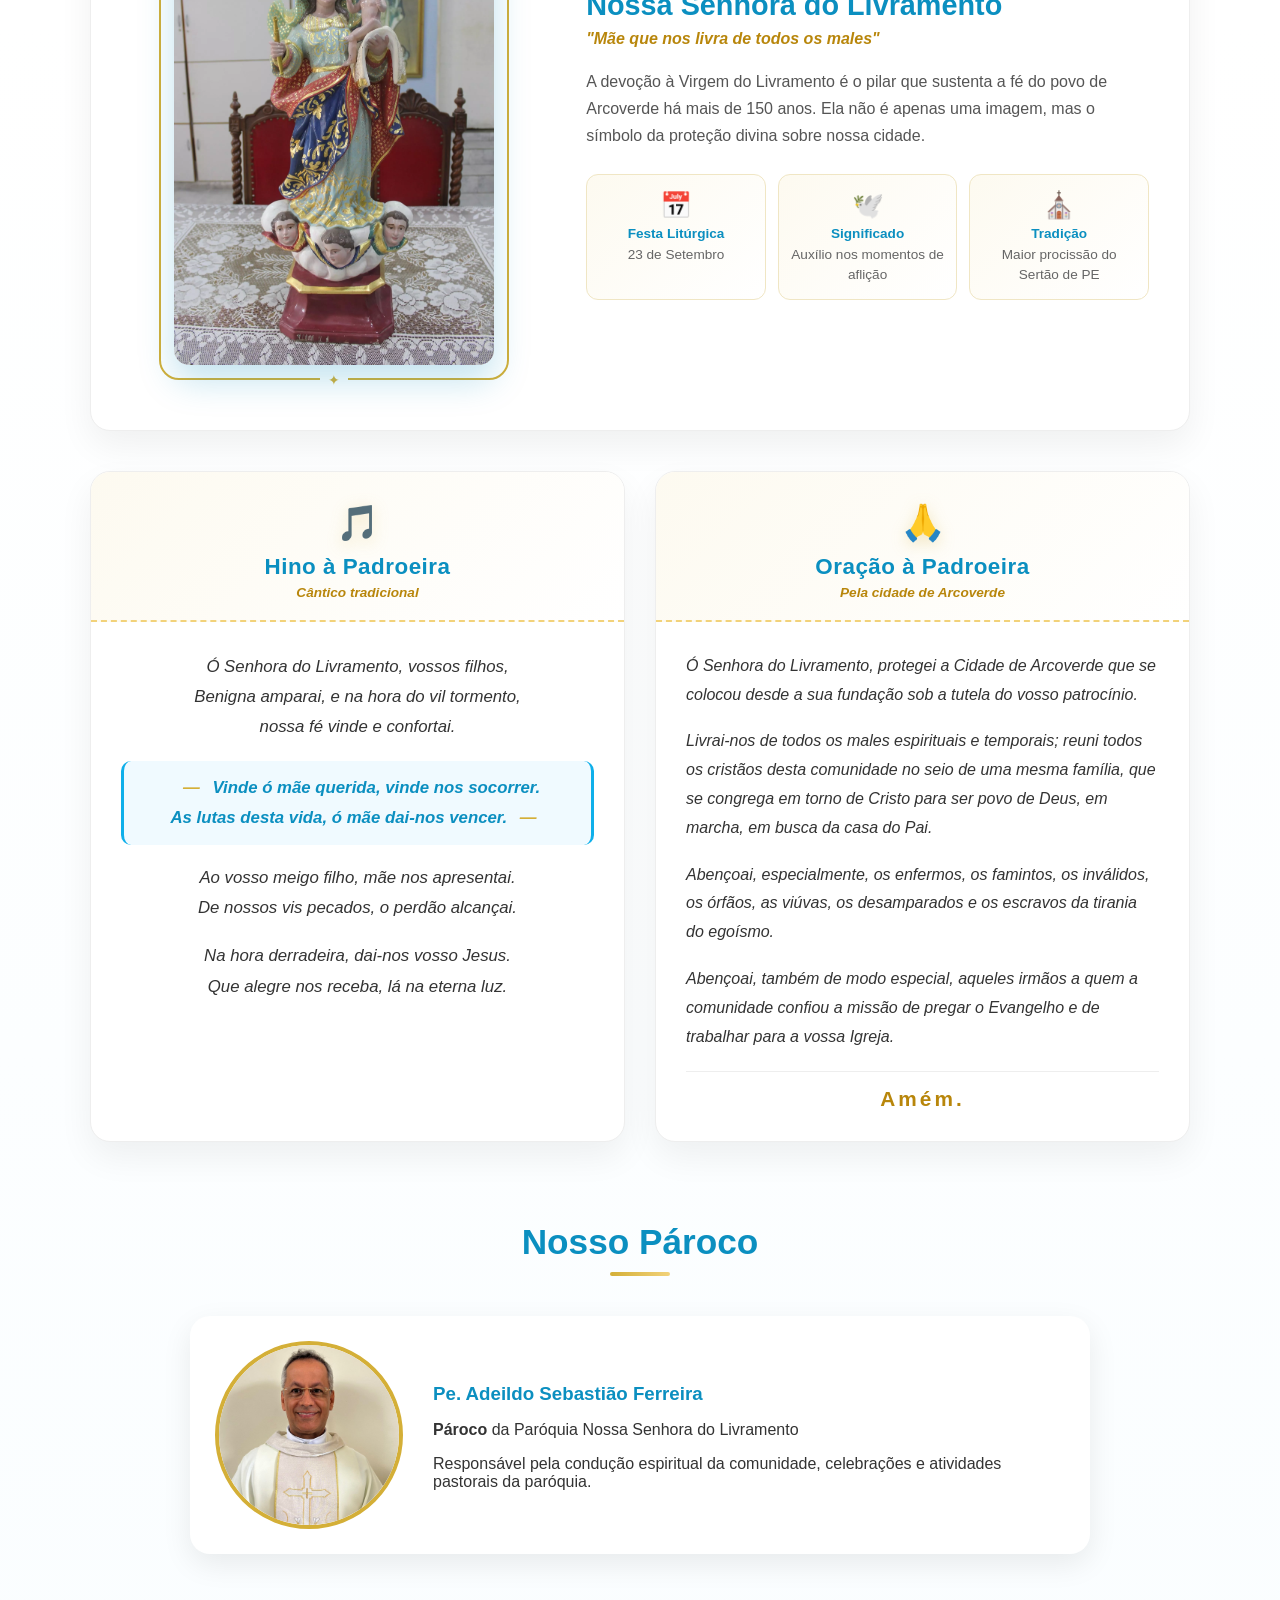
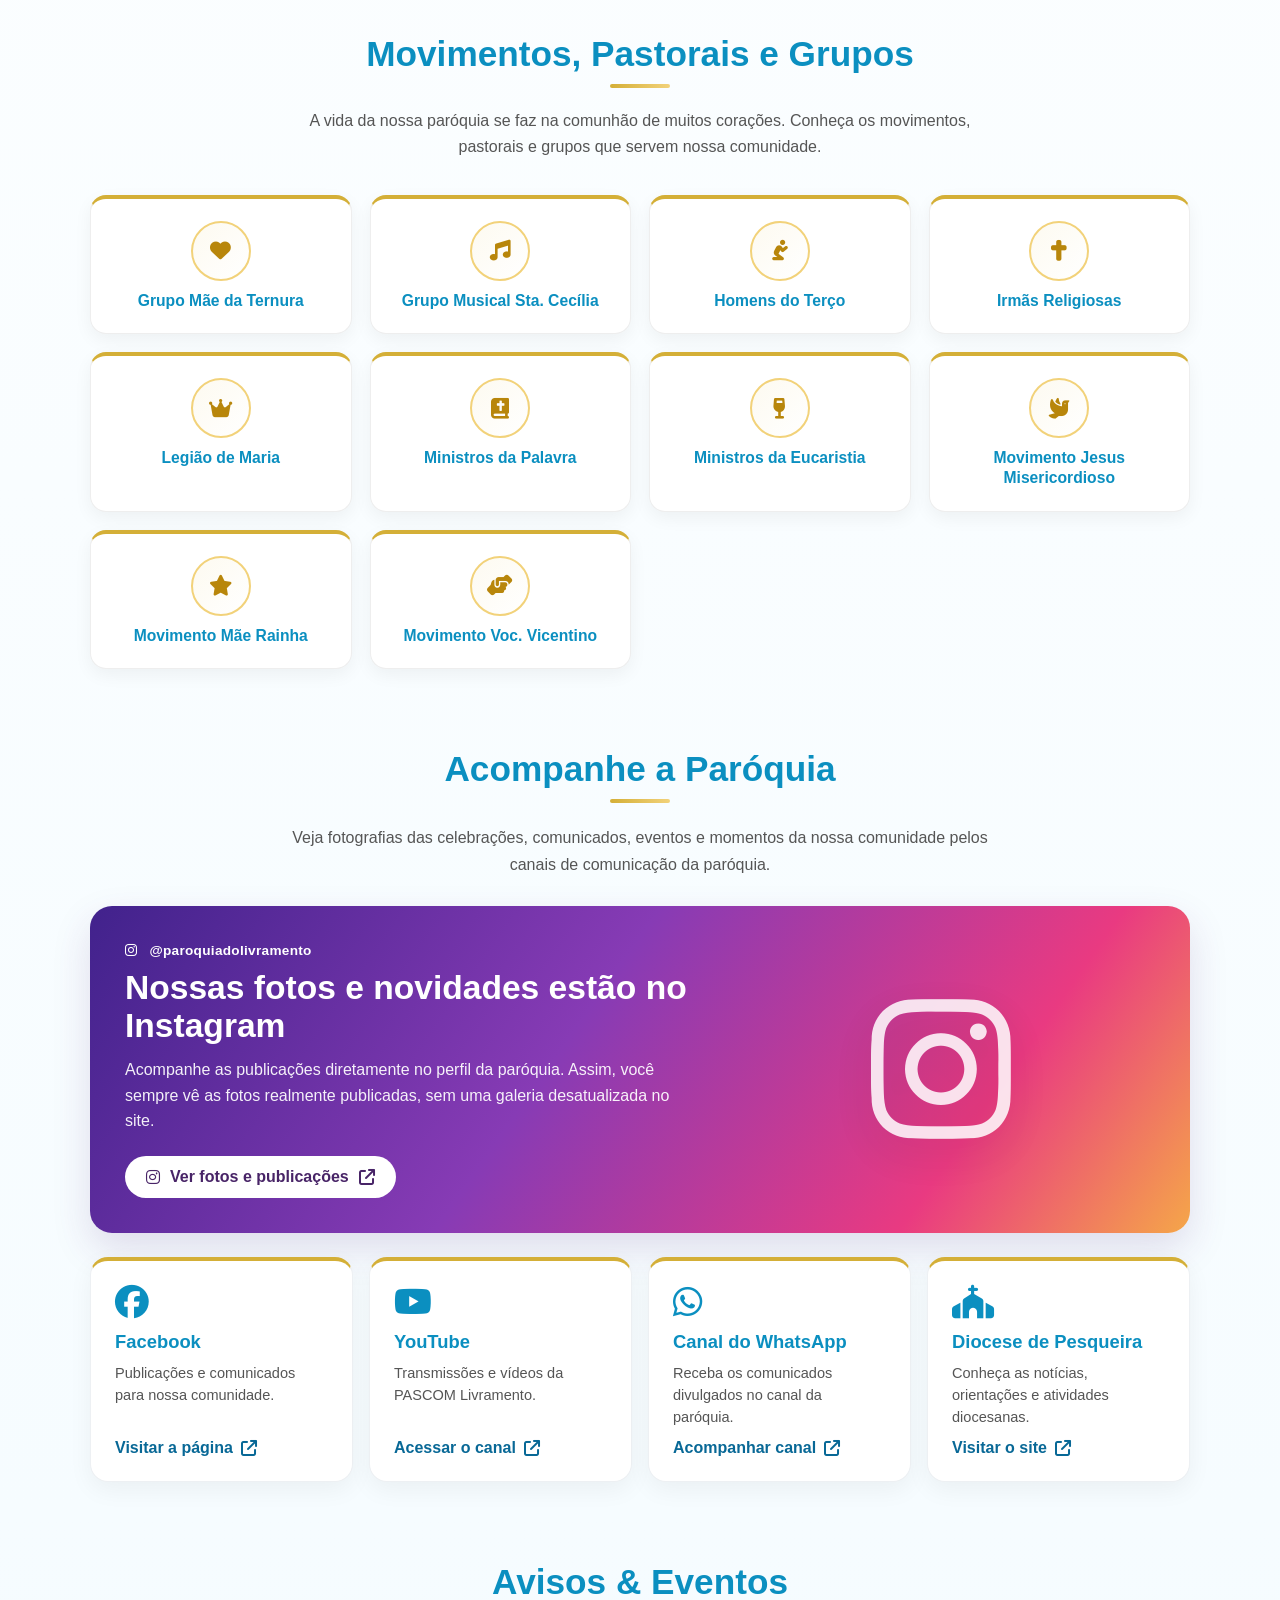
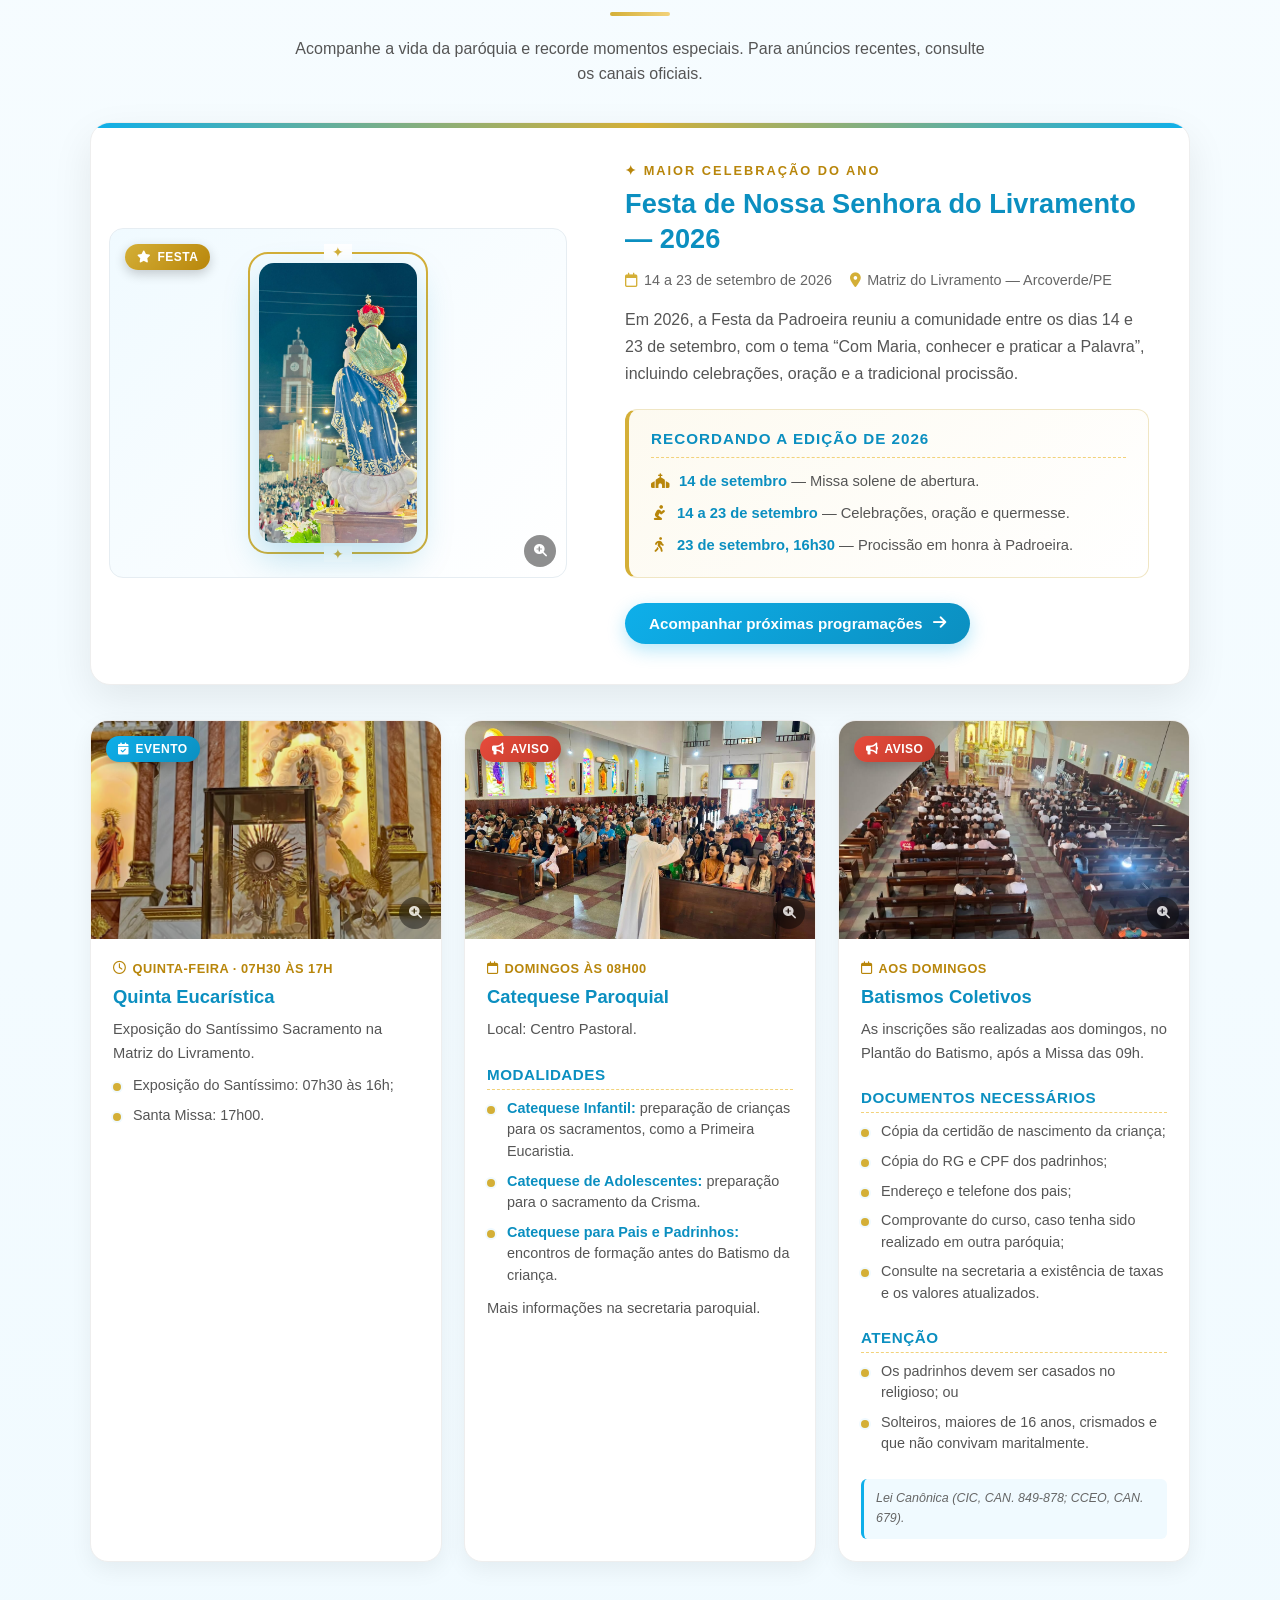
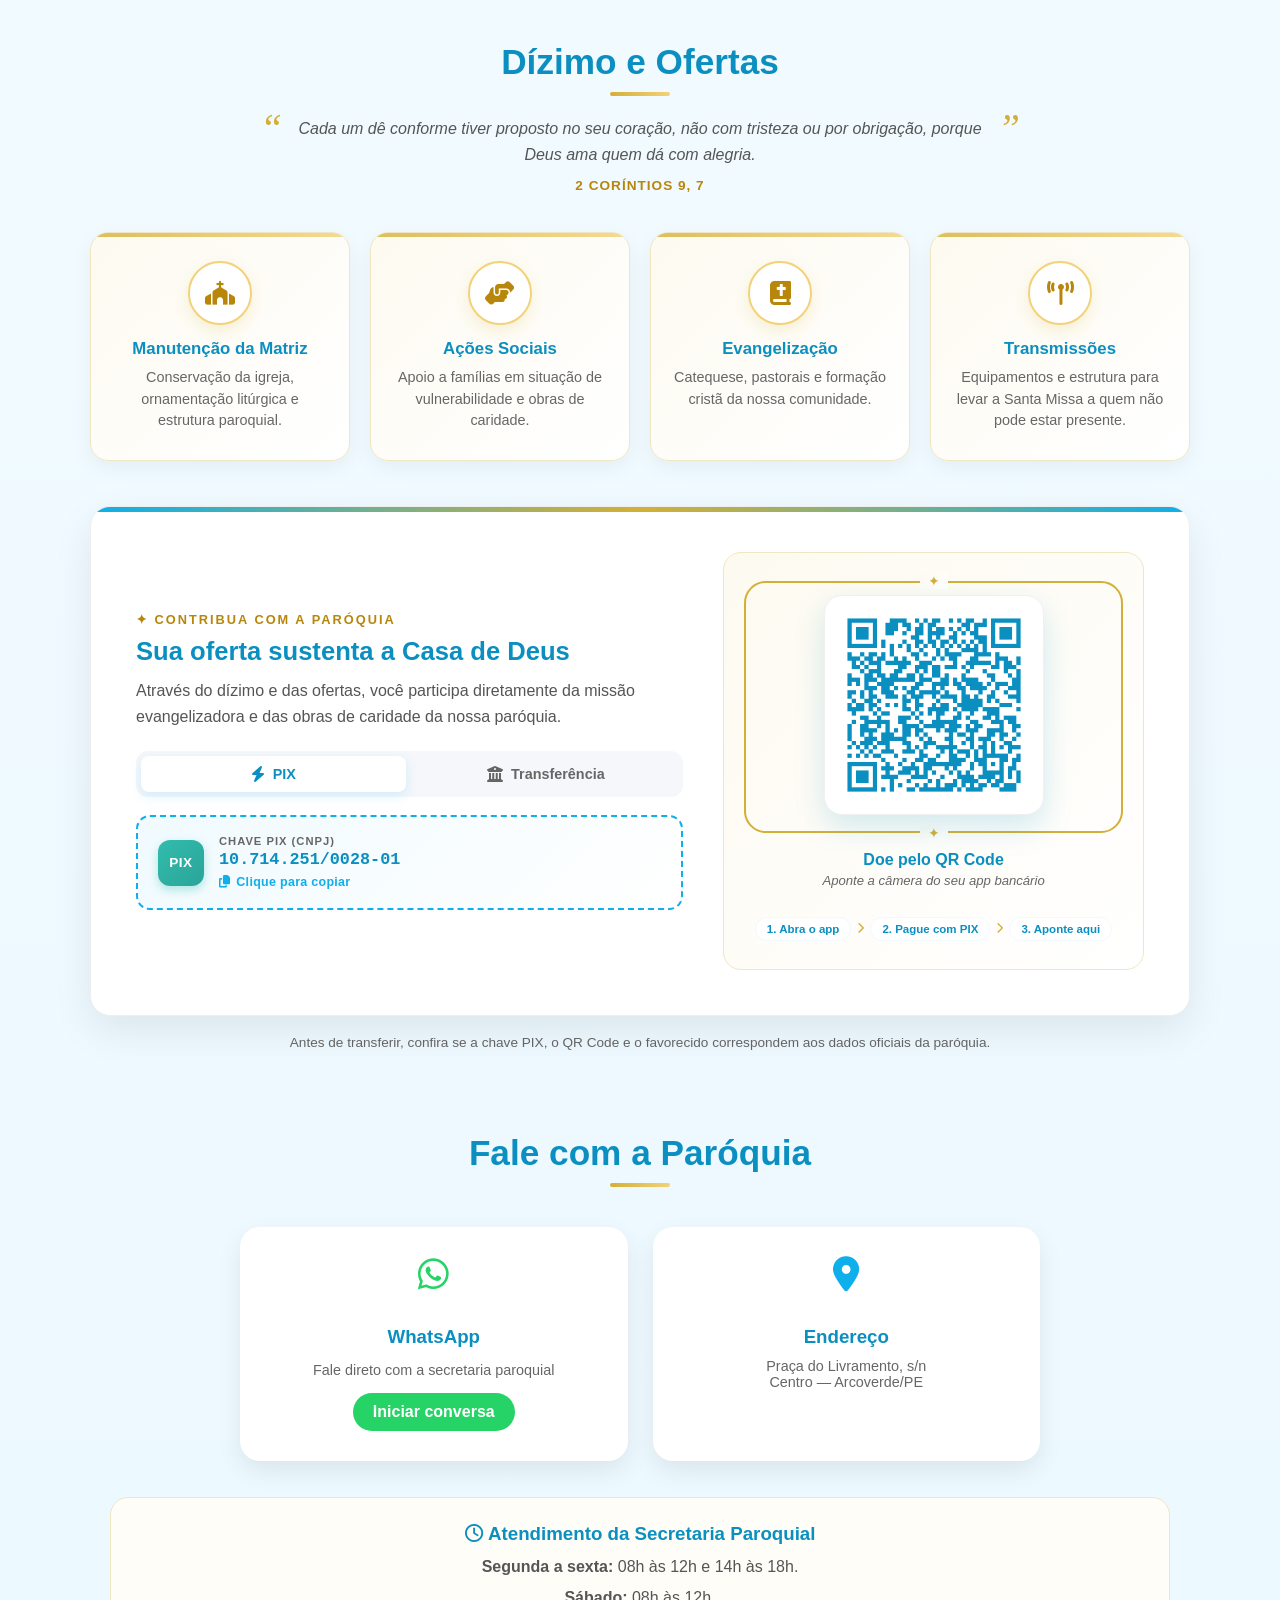
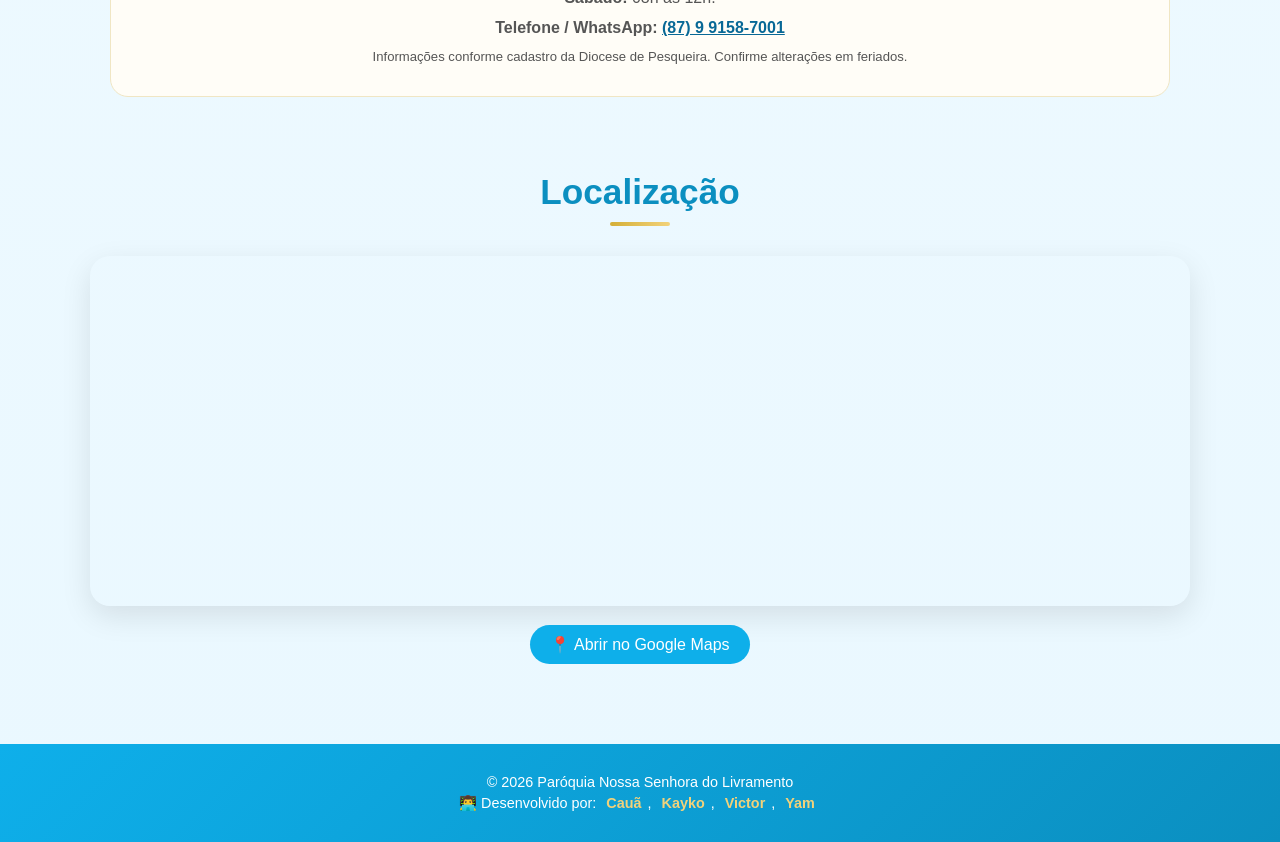
==== commit 7ba23972: "Update entrada_igreja photo reference" ====
--- a/index.html
+++ b/index.html
@@ -21,7 +21,7 @@
     <script id="catalogo-de-fotos" type="application/json">
     {
       "brasao": "LogoBrasaoDaParoquia.png",  
-      "entrada_igreja": "Foto1EntradaIgreja.jpg",  
+      "entrada_igreja": "FotoParoquiaPanoramico.png",  
       "altar_1_original": "FotoPrimeiraAltarCelebracaomissas.png",  
       "altar_1_restaurado": "FotoPrimeiroAltarrestauradocomIA.png",  
       "altar_2": "FotoSegundoAltar.png",  
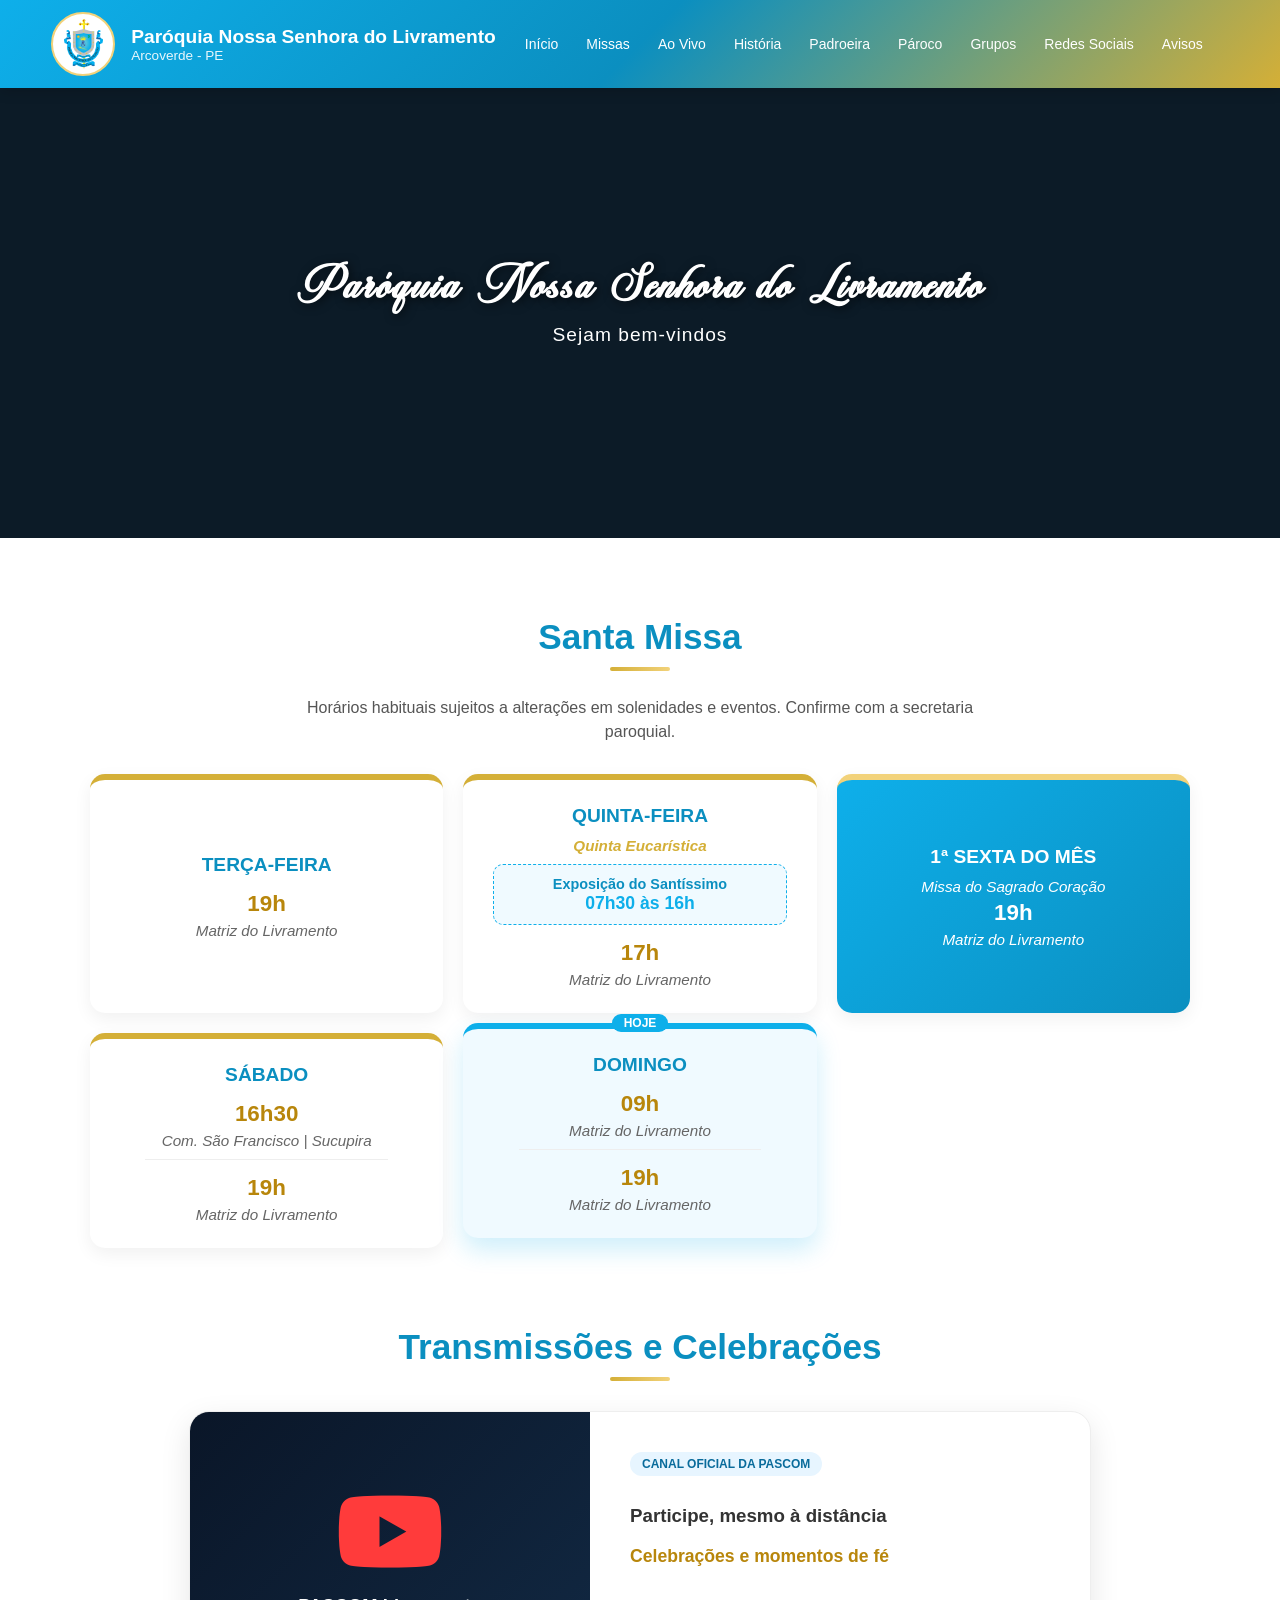
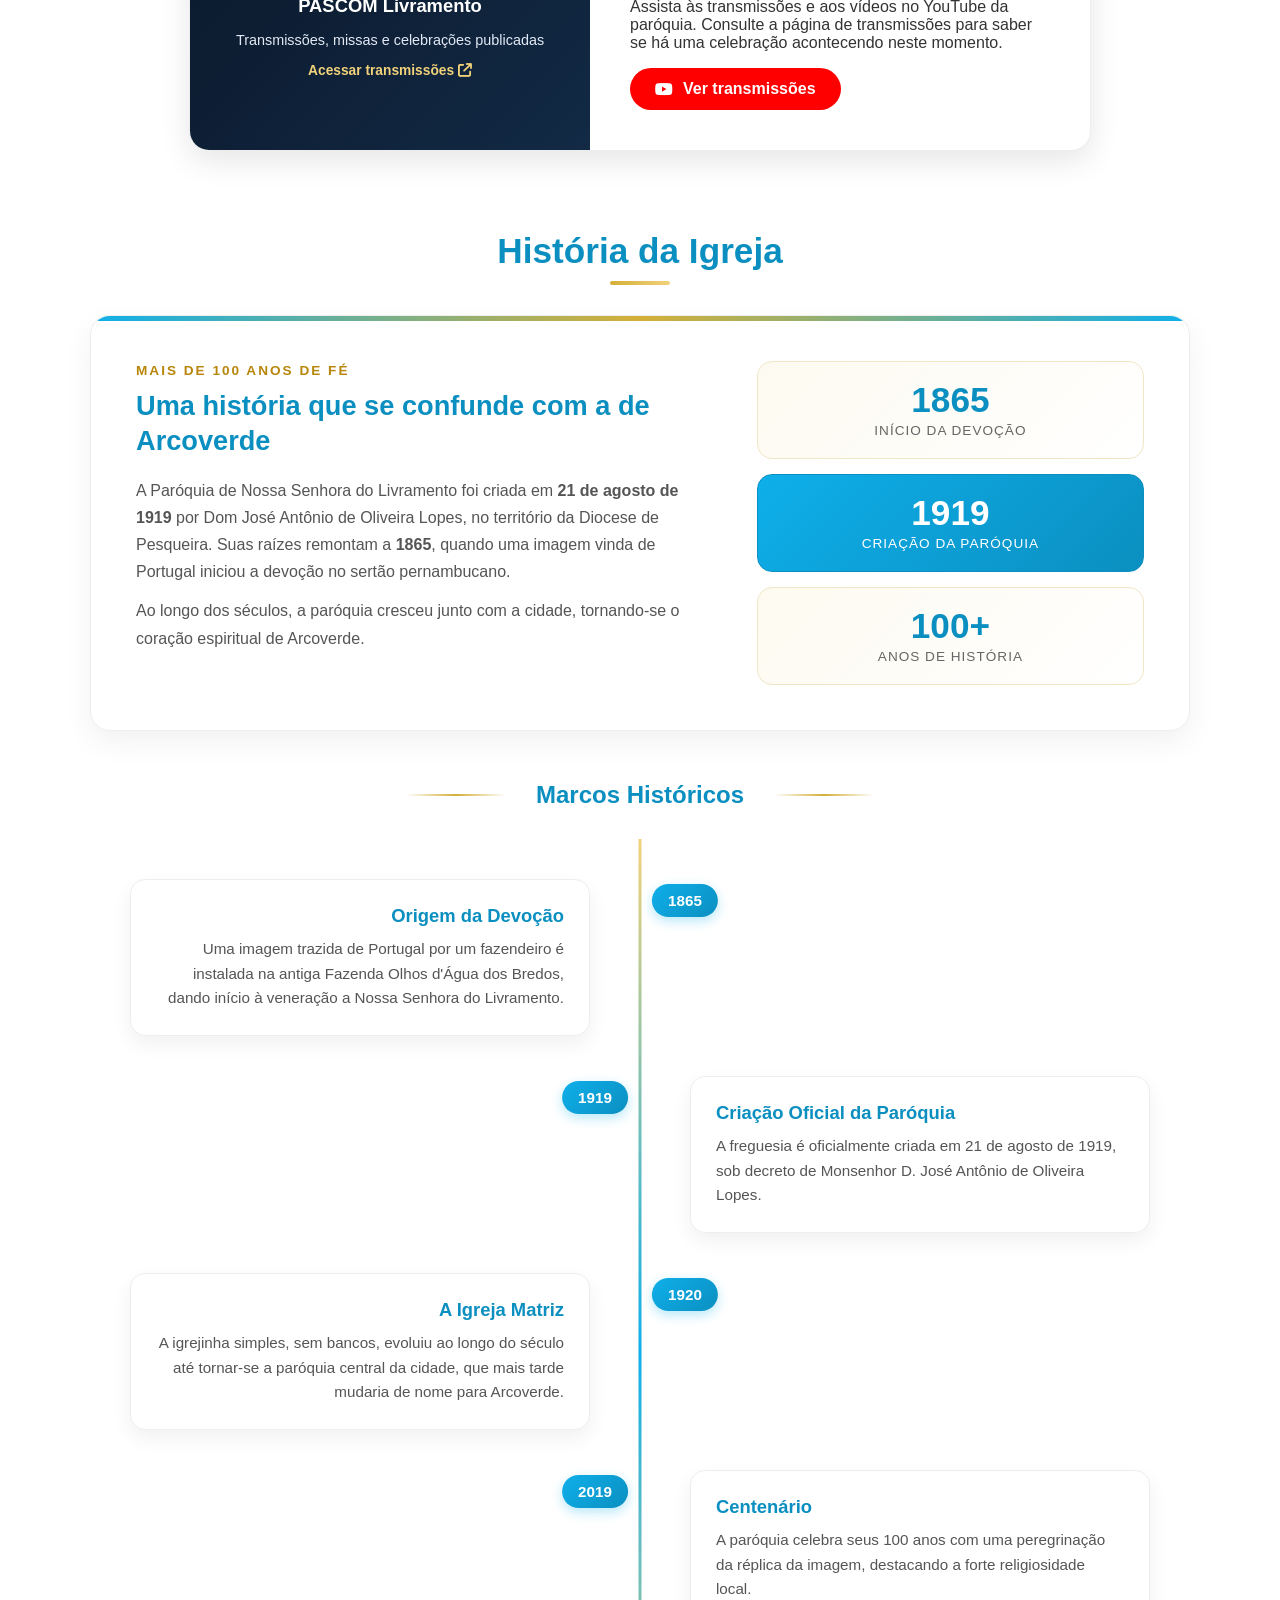
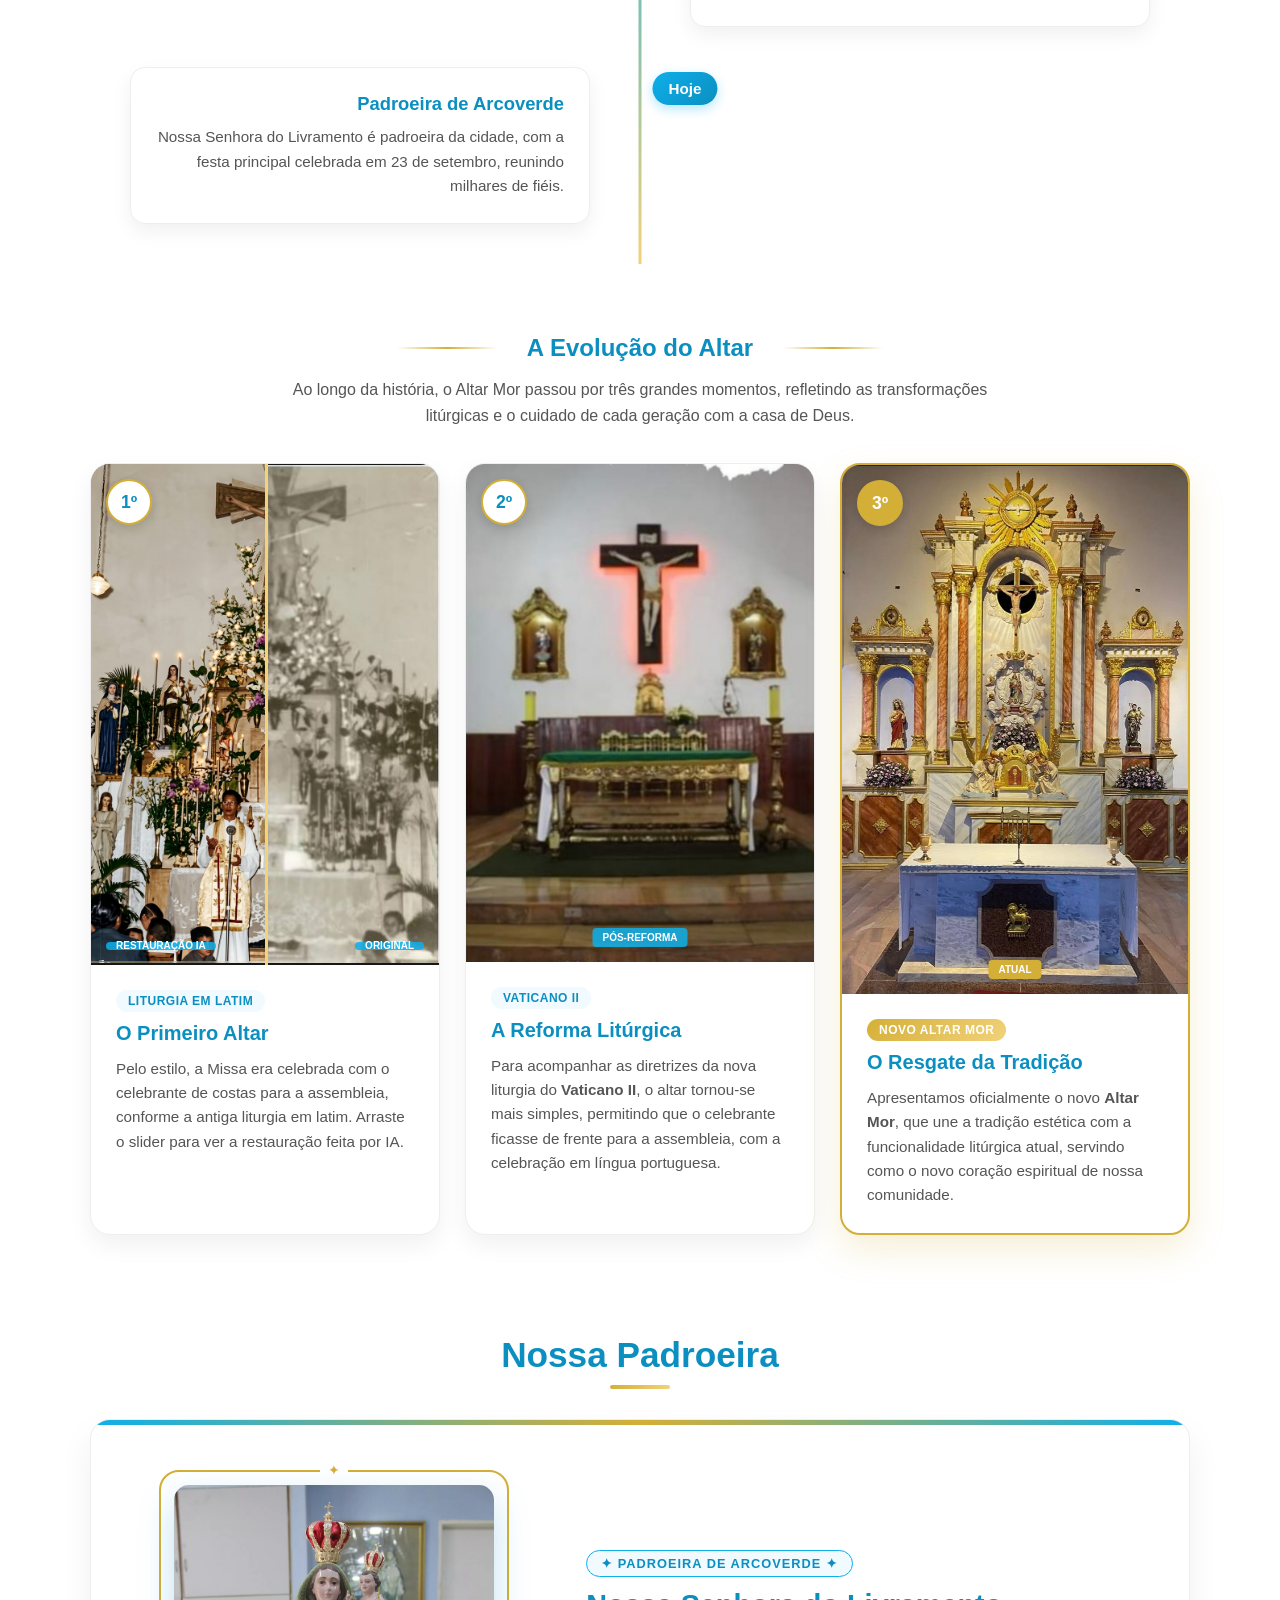
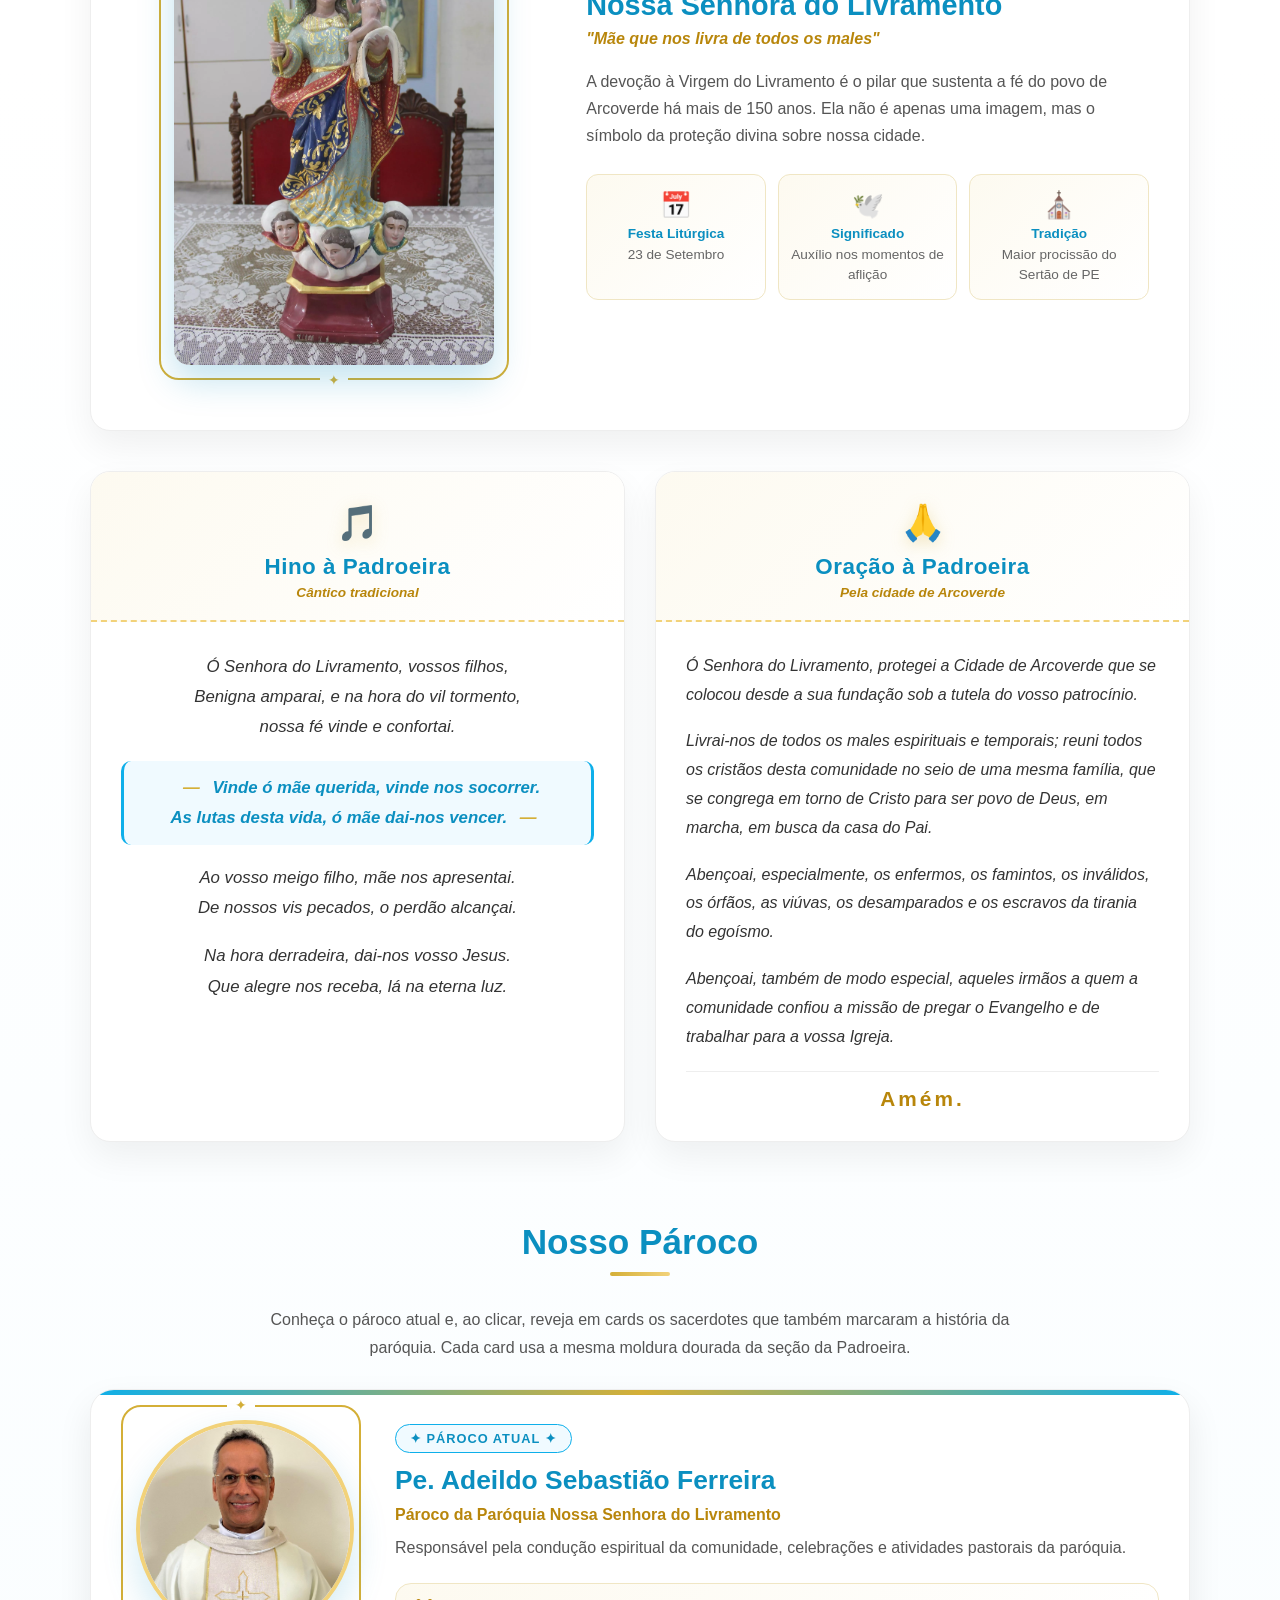
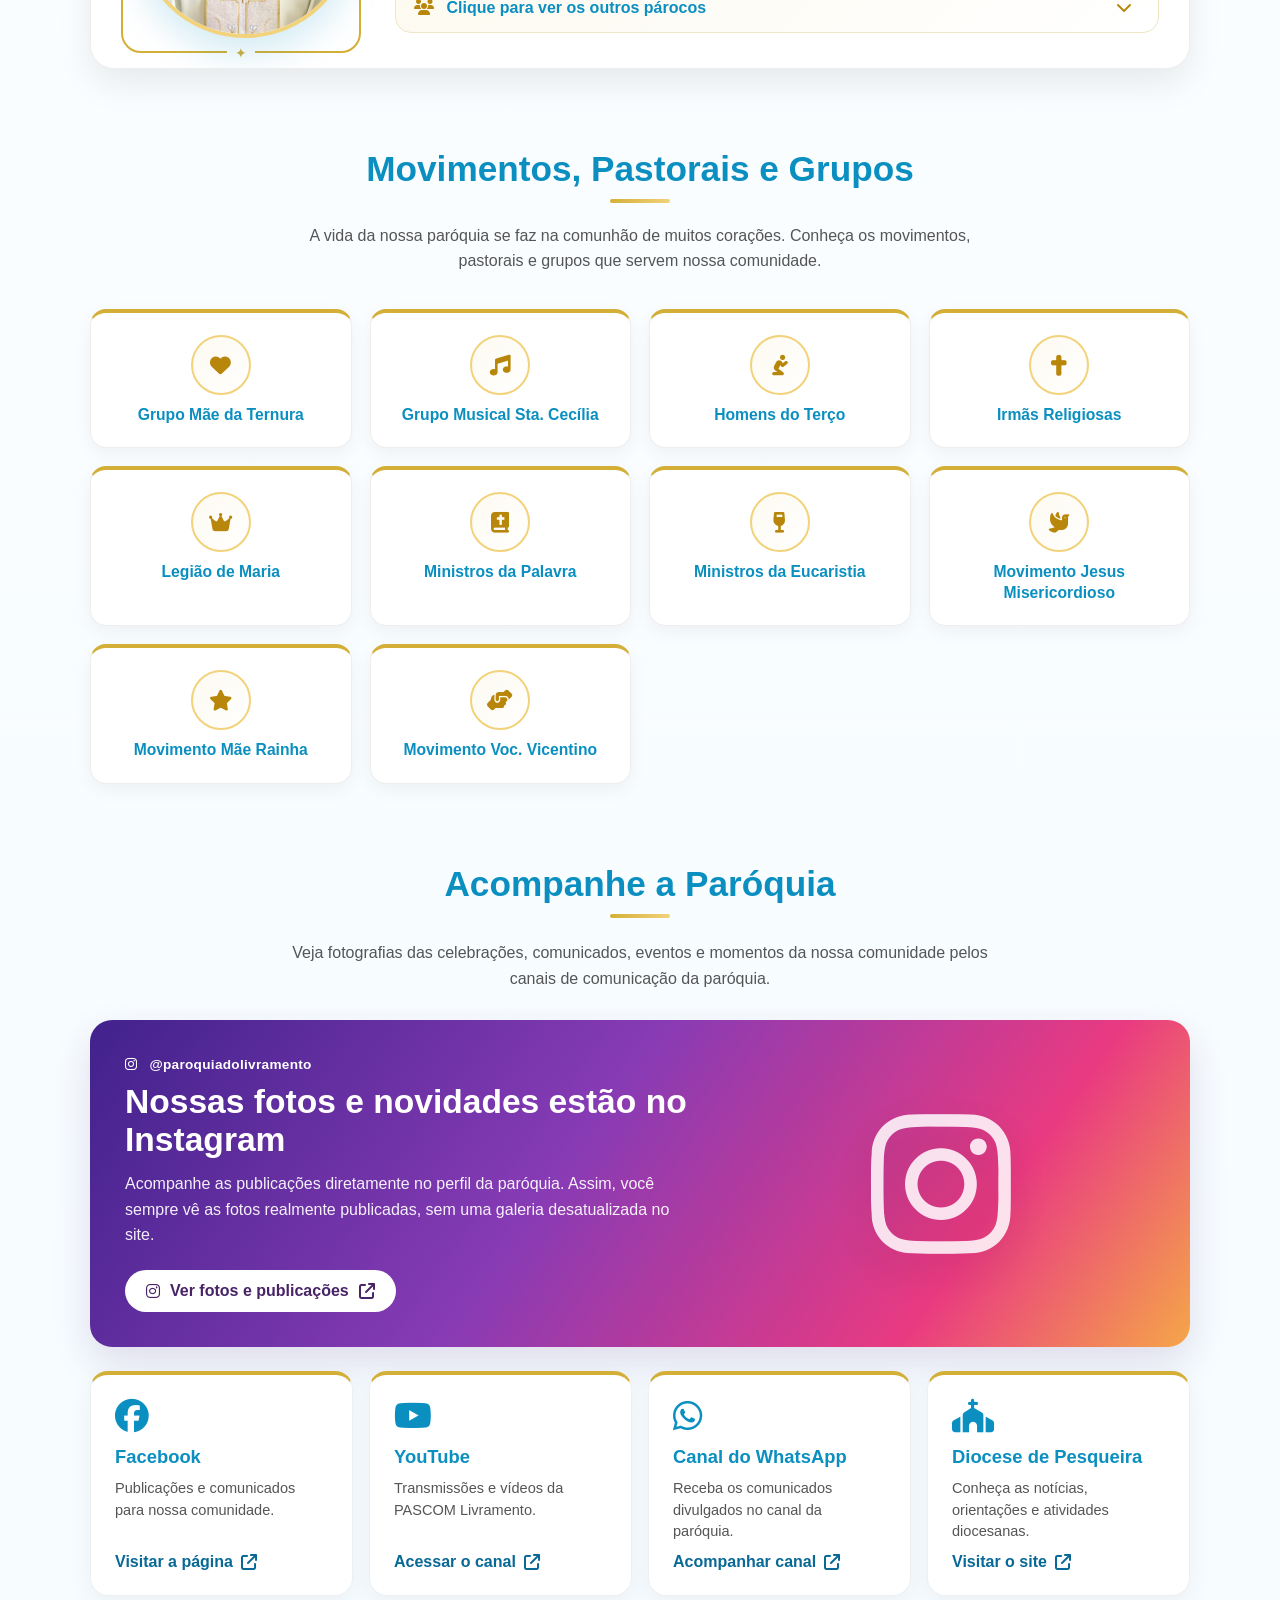
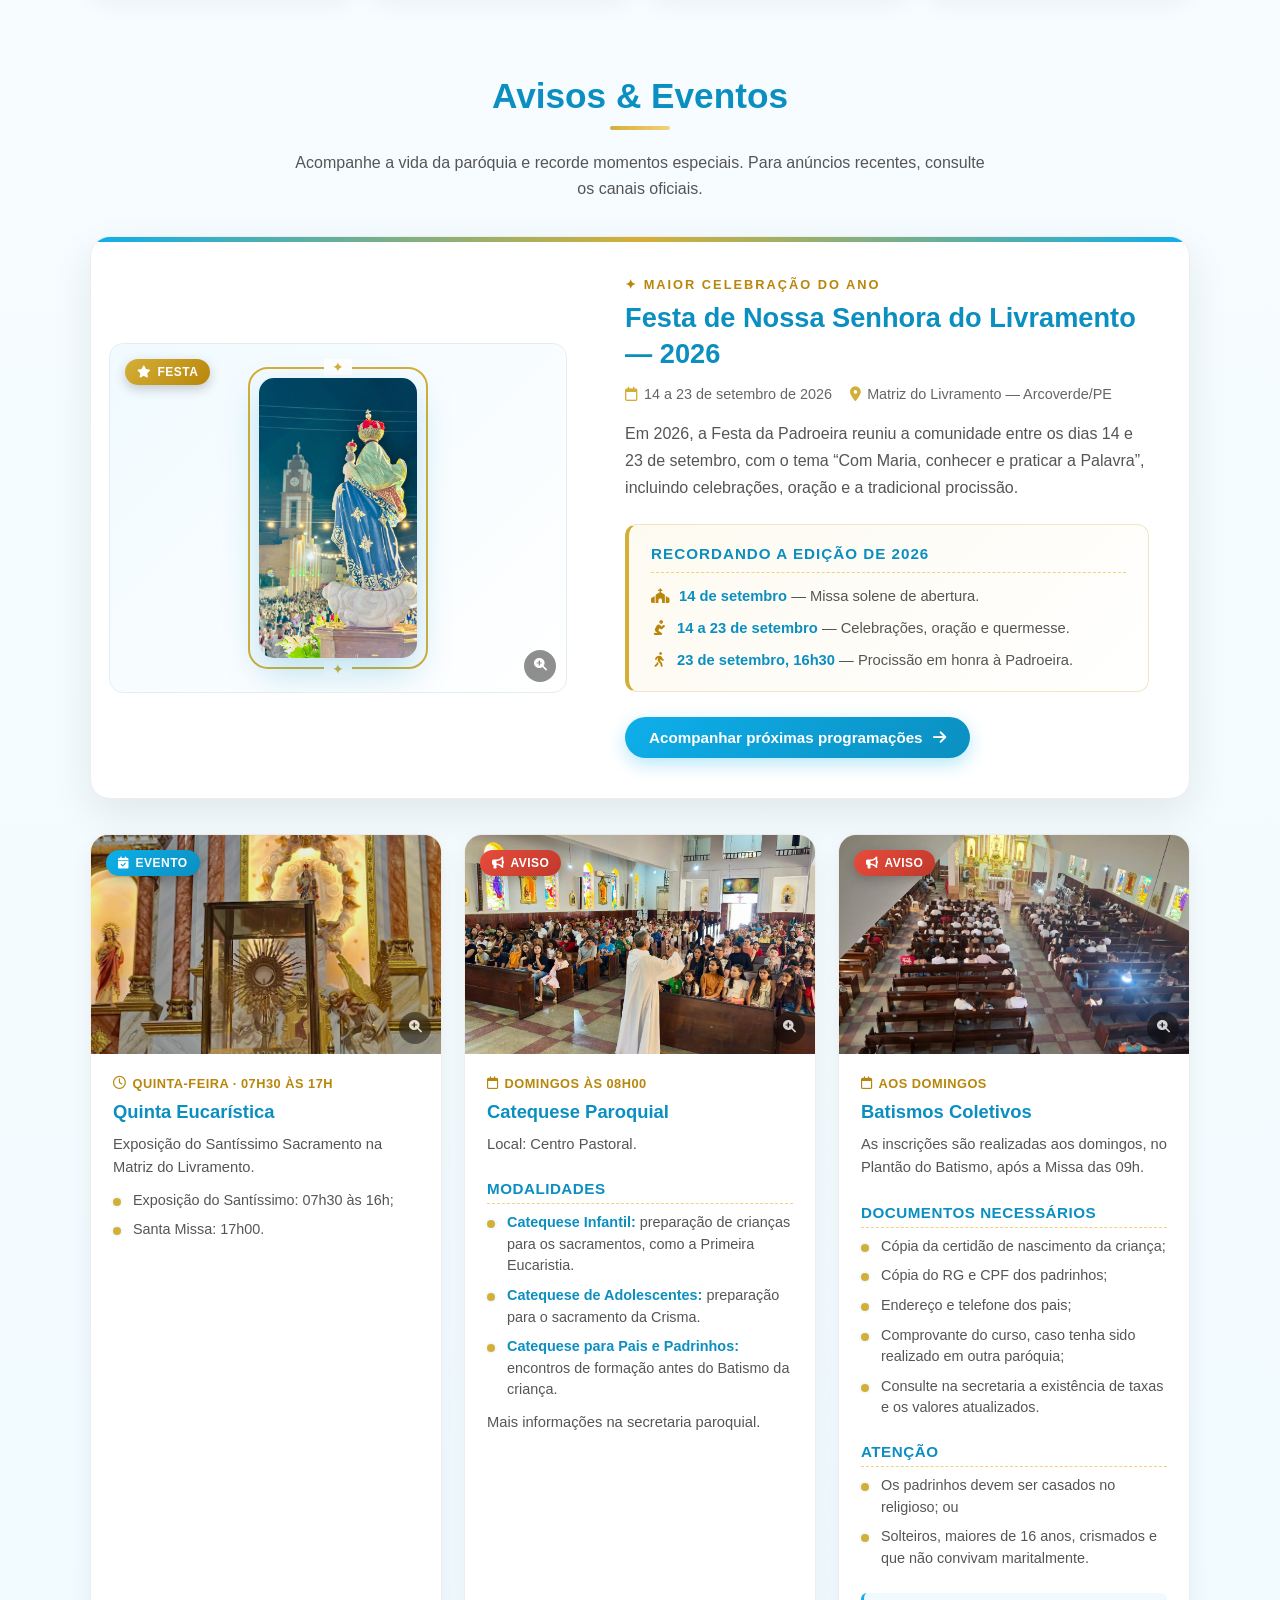
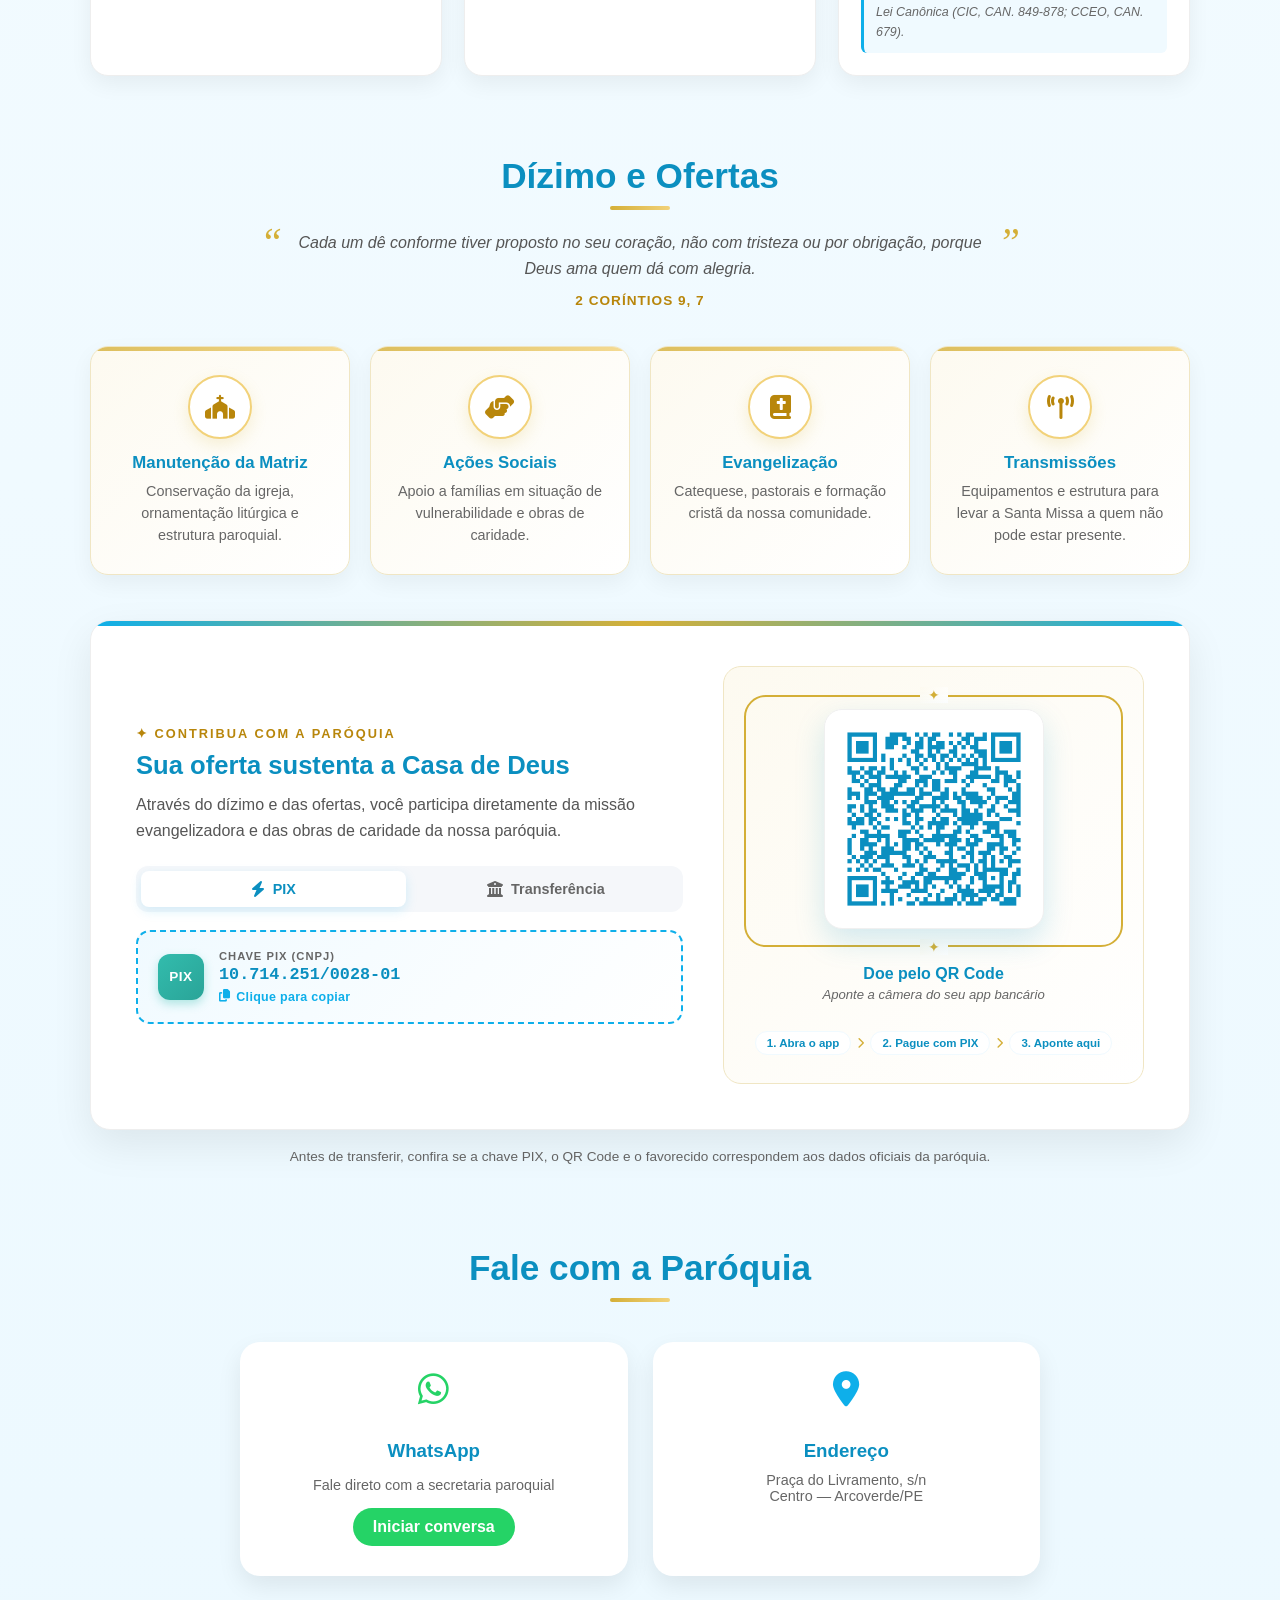
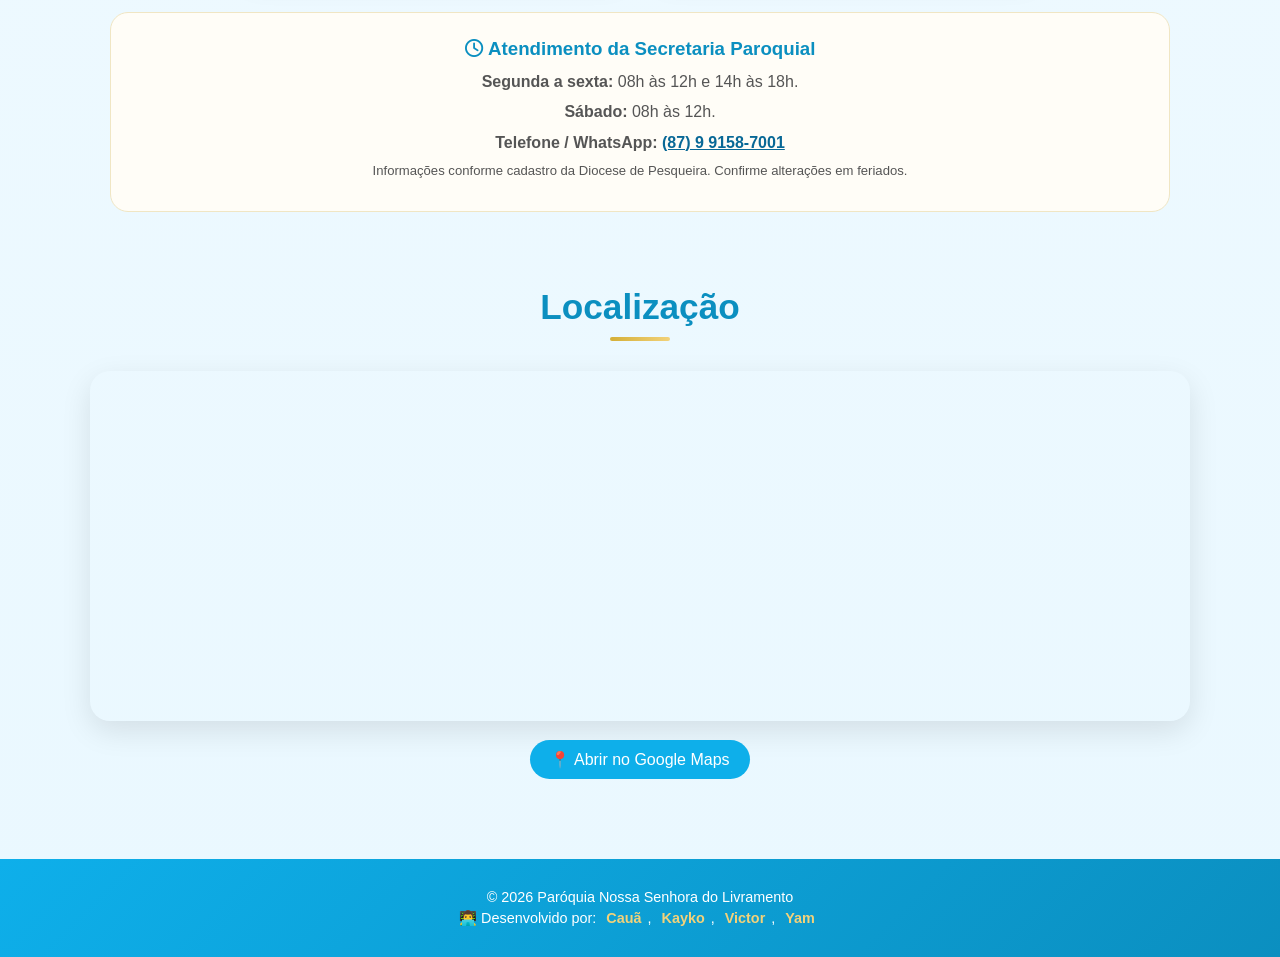
==== commit 1123f645: "Add files via upload" ====
--- a/index.html
+++ b/index.html
@@ -21,13 +21,15 @@
     <script id="catalogo-de-fotos" type="application/json">
     {
       "brasao": "LogoBrasaoDaParoquia.png",  
-      "entrada_igreja": "FotoParoquiaPanoramico.png",  
+      "entrada_igreja": "Foto1EntradaIgreja.jpg",  
       "altar_1_original": "FotoPrimeiraAltarCelebracaomissas.png",  
       "altar_1_restaurado": "FotoPrimeiroAltarrestauradocomIA.png",  
       "altar_2": "FotoSegundoAltar.png",  
       "altar_3": "FotoTerceiroAltarAtual.jpeg",  
       "padroeira": "FotoPadroeira.webp",  
-      "paroco": "FotoPadreAdeildoSebastiaoFerreira.jpeg",  
+      "paroco_atual": "FotoPadreAdeildoSebastiaoFerreira.jpeg",  
+      "paroco_exemplo_1": "FotoPadreAdeildoSebastiaoFerreira.jpeg",  
+      "paroco_exemplo_2": "FotoPadreAdeildoSebastiaoFerreira.jpeg",  
       "festa": "FestaPadroeiraFoto01.jpg",  
       "quinta_eucaristica": "EucaristiaSantissimoFoto01.jpg",  
       "catequese": "CatequeseFoto01.jpg",  
@@ -87,8 +89,3367 @@
     </script>
 
     <link rel="stylesheet" href="https://cdnjs.cloudflare.com/ajax/libs/font-awesome/6.5.2/css/all.min.css" referrerpolicy="no-referrer">
-    <!-- ESTILOS: edite as cores e o tamanho da foto em css/estilos.css -->
-    <link rel="stylesheet" href="css/estilos.css">
+    <!-- ESTILOS: a edição em um arquivo único fica aqui. -->
+    <style>
+/* ================================================================
+   PARÓQUIA NOSSA SENHORA DO LIVRAMENTO — ESTILOS
+   ================================================================
+   COMO EDITAR:
+     • CORES e TAMANHO DA FOTO DA FESTA: seção :root no início.
+     • CARTÃO DA FESTA: procure "FOTO DA FESTA".
+     • FOTO: início de index.html, bloco 📸 FOTOS DO SITE.
+   • ALTERAR TEXTOS E CRIAR AVISOS: edite index.html.
+   Consulte o arquivo LEIA-ME.md para exemplos práticos.
+   ================================================================ */
+
+:root {
+    --azul: #0EAFEA;
+    --azul-escuro: #0b8fc0;
+    --dourado: #d4af37;
+    --dourado-claro: #f2d27a;
+    --dourado-escuro: #b8860b;
+    --texto: #333;
+    --texto-suave: #555;
+    --texto-fraco: #666;
+    --fundo-claro: #f0faff;
+    /* ALTERE AQUI O TAMANHO DA FOTO PRINCIPAL DA FESTA */
+    --foto-festa-altura: 350px;
+    --foto-festa-altura-celular: 255px;
+}
+
+html {
+    scroll-behavior: smooth;
+}
+
+@font-face {
+    font-family: "Peristiwa";
+    src: url("Peristiwa.otf") format("opentype");
+    font-display: swap;
+}
+
+body {
+    font-family: "Segoe UI", Arial, sans-serif;
+    background: linear-gradient(to bottom, #ffffff 40%, #eaf8ff);
+    text-align: center;
+    margin: 0;
+    color: var(--texto);
+}
+
+.topo {
+    display: flex;
+    flex-wrap: wrap;
+    gap: 8px 16px;
+    justify-content: space-between;
+    align-items: center;
+    background: linear-gradient(135deg, var(--azul), var(--azul-escuro), var(--dourado));
+    padding: 12px 4%;
+    box-shadow: 0 4px 12px rgba(0,0,0,0.15);
+    position: sticky;
+    top: 0;
+    z-index: 1000;
+}
+
+.container-titulo {
+    display: flex;
+    flex: 0 1 auto;
+    min-width: 0;
+    flex-direction: column;
+    align-items: flex-start;
+    color: white;
+}
+
+.nome-site {
+    font-size: 1.2rem;
+    margin: 0;
+    font-weight: bold;
+}
+
+.localizacao-topo {
+    font-size: 0.85rem;
+    opacity: 0.9;
+    margin: 0;
+}
+
+.logo {
+    width: 50px;
+    height: 50px;
+    object-fit: contain;
+    background: white;
+    border-radius: 50%;
+    padding: 5px;
+    border: 2px solid var(--dourado-claro);
+    flex-shrink: 0;
+}
+
+/* Menu horizontal com rolagem: aproxime o mouse das bordas para revelar os links. */
+.menu {
+    display: flex;
+    flex: 1 1 630px;
+    min-width: 0;
+    flex-wrap: nowrap;
+    justify-content: flex-start;
+    align-items: center;
+    gap: 4px 6px;
+    padding: 6px 2px;
+    overflow-x: auto;
+    overflow-y: hidden;
+    white-space: nowrap;
+    scrollbar-width: none;
+    -ms-overflow-style: none;
+    -webkit-overflow-scrolling: touch;
+    overscroll-behavior-x: contain;
+    scroll-padding-inline: 12px;
+}
+
+.menu::-webkit-scrollbar {
+    display: none;
+}
+
+.menu a {
+    display: inline-flex;
+    align-items: center;
+    justify-content: center;
+    flex: 0 0 auto;
+    white-space: nowrap;
+    color: white;
+    text-decoration: none;
+    font-size: 14px;
+    font-weight: 500;
+    line-height: 1.35;
+    padding: 9px 11px;
+    border-radius: 10px;
+    position: relative;
+    transition: background-color 0.2s ease, color 0.2s ease;
+}
+
+.menu a::after {
+    content: "";
+    position: absolute;
+    height: 2px;
+    background: var(--dourado-claro);
+    left: 11px;
+    right: 11px;
+    bottom: 4px;
+    transform: scaleX(0);
+    transform-origin: center;
+    transition: transform 0.2s ease;
+}
+
+.menu a:hover, .menu a:focus-visible {
+    background: rgba(255,255,255,0.15);
+}
+
+.menu a:hover::after, .menu a:focus-visible::after {
+    transform: scaleX(1);
+}
+
+.menu a:focus-visible {
+    outline: 2px solid var(--dourado-claro);
+    outline-offset: -2px;
+}
+
+.parallax {
+    width: 100%;
+    height: 450px;
+    /* A imagem de fundo vem do CATÁLOGO DE FOTOS em index.html. */
+    background-color: #163147;
+    background-size: cover;
+    background-position: center;
+    background-attachment: fixed;
+    position: relative;
+}
+
+.overlay {
+    position: absolute;
+    inset: 0;
+    background: rgba(0,0,0,0.45);
+    display: flex;
+    justify-content: center;
+    align-items: center;
+    flex-direction: column;
+    color: white;
+}
+
+.overlay h2 {
+    font-family: "Peristiwa", serif;
+    font-size: clamp(2rem, 5vw, 3rem);
+    margin: 0;
+    letter-spacing: 2px;
+    text-shadow: 2px 2px 10px rgba(0,0,0,0.6);
+}
+
+.overlay .subtitulo-parallax {
+    font-size: 1.2rem;
+    margin-top: 5px;
+    font-weight: 300;
+    letter-spacing: 1px;
+}
+
+.titulo {
+    font-size: 2.2rem;
+    color: var(--azul-escuro);
+    margin-bottom: 5px;
+    scroll-margin-top: 160px;
+}
+
+.linha-azul {
+    display: block;
+    width: 60px;
+    height: 4px;
+    background: linear-gradient(to right, var(--dourado), var(--dourado-claro));
+    margin: 10px auto 30px;
+    border-radius: 10px;
+}
+
+.missa-container {
+    padding: 50px 20px;
+}
+
+.agenda {
+    max-width: 1100px;
+    margin: 0 auto;
+}
+
+.agenda-grid {
+    display: grid;
+    grid-template-columns: repeat(auto-fit, minmax(280px, 1fr));
+    gap: 20px;
+}
+
+.agenda-item {
+    background: white;
+    border-top: 6px solid var(--dourado);
+    padding: 25px;
+    border-radius: 15px;
+    display: flex;
+    flex-direction: column;
+    justify-content: center;
+    align-items: center;
+    box-shadow: 0 6px 18px rgba(0,0,0,0.06);
+    transition: 0.3s ease;
+    position: relative;
+}
+
+.agenda-item.hoje {
+    border-top: 6px solid var(--azul);
+    background-color: var(--fundo-claro);
+    transform: translateY(-10px);
+    box-shadow: 0 12px 24px rgba(14, 175, 234, 0.2);
+    z-index: 2;
+}
+
+.agenda-item.hoje::before {
+    content: "HOJE";
+    position: absolute;
+    top: -15px;
+    background: var(--azul);
+    color: white;
+    padding: 2px 12px;
+    border-radius: 20px;
+    font-size: 12px;
+    font-weight: bold;
+}
+
+.dia {
+    font-weight: bold;
+    font-size: 1.2rem;
+    color: var(--azul-escuro);
+    margin-bottom: 10px;
+    text-transform: uppercase;
+}
+
+.hora {
+    font-size: 1.4rem;
+    color: var(--dourado-escuro);
+    font-weight: 700;
+    margin: 5px 0;
+}
+
+.local-missa {
+    font-size: 0.95rem;
+    color: var(--texto-fraco);
+    font-style: italic;
+}
+
+.separador-card {
+    width: 80%;
+    border: 0;
+    border-top: 1px solid #eee;
+    margin: 10px 0;
+}
+
+.exposicao-box {
+    background: var(--fundo-claro);
+    border: 1px dashed var(--azul);
+    border-radius: 10px;
+    padding: 10px;
+    margin: 10px 0;
+    width: 90%;
+}
+
+.exposicao-box strong {
+    color: var(--azul-escuro);
+    font-size: 0.9rem;
+}
+
+.exposicao-box span {
+    display: block;
+    font-size: 1.1rem;
+    font-weight: bold;
+    color: var(--azul);
+}
+
+.destaque-card {
+    background: linear-gradient(135deg, var(--azul), var(--azul-escuro));
+    color: white;
+    border-top: 6px solid var(--dourado-claro);
+}
+
+.destaque-card .dia, .destaque-card .hora, .destaque-card .local-missa {
+    color: white;
+}
+
+.youtube-section {
+    margin: 20px auto 80px;
+    max-width: 900px;
+    background: white;
+    border-radius: 20px;
+    overflow: hidden;
+    display: flex;
+    flex-wrap: wrap;
+    box-shadow: 0 10px 30px rgba(0,0,0,0.1);
+    border: 1px solid #eee;
+}
+
+.youtube-thumb {
+    flex: 1;
+    min-width: 300px;
+    background: linear-gradient(135deg, #0a1628, #122a45);
+    display: flex;
+    justify-content: center;
+    align-items: center;
+    position: relative;
+    min-height: 280px;
+    overflow: hidden;
+}
+
+.youtube-thumb iframe {
+    width: 100%;
+    height: 100%;
+    border: 0;
+    position: relative;
+    z-index: 2;
+}
+
+/* Estado sem live - placeholder bonito */
+.live-placeholder {
+    position: absolute;
+    inset: 0;
+    display: flex;
+    flex-direction: column;
+    align-items: center;
+    justify-content: center;
+    z-index: 1;
+    gap: 16px;
+    background: linear-gradient(135deg, #0a1628 0%, #0d2137 40%, #122a45 100%);
+}
+
+.live-placeholder-logo {
+    width: 80px;
+    height: 80px;
+    object-fit: contain;
+    border-radius: 50%;
+    padding: 8px;
+    background: rgba(255,255,255,0.08);
+    border: 2px solid rgba(212,175,55,0.3);
+    animation: live-logo-pulso 3s ease-in-out infinite;
+}
+
+@keyframes live-logo-pulso {
+    0%, 100% {
+        box-shadow: 0 0 15px rgba(212,175,55,0.2);
+        transform: scale(1);
+    }
+
+    50% {
+        box-shadow: 0 0 30px rgba(212,175,55,0.4);
+        transform: scale(1.05);
+    }
+
+}
+
+.live-placeholder-texto {
+    color: rgba(255,255,255,0.7);
+    font-size: 0.85rem;
+    letter-spacing: 1px;
+    text-align: center;
+    line-height: 1.5;
+}
+
+.live-placeholder-texto strong {
+    display: block;
+    color: white;
+    font-size: 1rem;
+    margin-bottom: 4px;
+}
+
+.live-placeholder-sino {
+    display: inline-flex;
+    align-items: center;
+    gap: 8px;
+    margin-top: 4px;
+    padding: 8px 18px;
+    background: rgba(255,0,0,0.15);
+    border: 1px solid rgba(255,0,0,0.3);
+    border-radius: 20px;
+    color: #ff6b6b;
+    font-size: 0.78rem;
+    font-weight: bold;
+    text-transform: uppercase;
+    letter-spacing: 0.5px;
+}
+
+.live-placeholder-sino i {
+    animation: live-sino-swing 2s ease-in-out infinite;
+}
+
+@keyframes live-sino-swing {
+    0%, 100% {
+        transform: rotate(0deg);
+    }
+
+    25% {
+        transform: rotate(15deg);
+    }
+
+    75% {
+        transform: rotate(-15deg);
+    }
+
+}
+
+/* Quando está ao vivo */
+.youtube-thumb.ao-vivo .live-placeholder {
+    display: none;
+}
+
+.youtube-thumb:not(.ao-vivo) iframe {
+    display: none;
+}
+
+.youtube-info {
+    flex: 1.2;
+    padding: 40px;
+    text-align: left;
+    display: flex;
+    flex-direction: column;
+    justify-content: center;
+}
+
+.live-badge {
+    display: inline-flex;
+    align-items: center;
+    background: #ffe6e6;
+    color: #ff0000;
+    padding: 5px 12px;
+    border-radius: 20px;
+    font-size: 12px;
+    font-weight: bold;
+    text-transform: uppercase;
+    margin-bottom: 10px;
+    width: fit-content;
+}
+
+.dot {
+    height: 8px;
+    width: 8px;
+    background-color: #ff0000;
+    border-radius: 50%;
+    display: inline-block;
+    margin-right: 8px;
+    animation: pulse 1.5s infinite;
+}
+
+@keyframes pulse {
+    0% {
+        transform: scale(0.95);
+        box-shadow: 0 0 0 0 rgba(255, 0, 0, 0.7);
+    }
+
+    70% {
+        transform: scale(1);
+        box-shadow: 0 0 0 10px rgba(255, 0, 0, 0);
+    }
+
+    100% {
+        transform: scale(0.95);
+        box-shadow: 0 0 0 0 rgba(255, 0, 0, 0);
+    }
+
+}
+
+.live-horario {
+    color: var(--dourado-escuro);
+    font-weight: bold;
+    font-size: 1.1rem;
+    margin-bottom: 15px;
+    display: block;
+}
+
+.btn-assista {
+    background: #FF0000;
+    color: white;
+    text-decoration: none;
+    padding: 12px 25px;
+    border-radius: 30px;
+    font-weight: bold;
+    display: inline-flex;
+    align-items: center;
+    gap: 10px;
+    transition: 0.3s;
+    width: fit-content;
+}
+
+.btn-assista:hover {
+    background: #cc0000;
+}
+
+/* HISTÓRIA DA IGREJA */
+.historia-wrapper {
+    max-width: 1100px;
+    margin: 0 auto 100px;
+    padding: 0 20px;
+}
+
+.historia-intro {
+    display: grid;
+    grid-template-columns: 1.5fr 1fr;
+    gap: 40px;
+    background: white;
+    border-radius: 20px;
+    padding: 45px;
+    box-shadow: 0 10px 30px rgba(0,0,0,0.06);
+    border: 1px solid #eee;
+    margin-bottom: 50px;
+    position: relative;
+    overflow: hidden;
+}
+
+.historia-intro::before {
+    content: "";
+    position: absolute;
+    top: 0;
+    left: 0;
+    right: 0;
+    height: 5px;
+    background: linear-gradient(90deg, var(--azul), var(--dourado), var(--azul));
+}
+
+.historia-intro-texto {
+    text-align: left;
+}
+
+.intro-eyebrow {
+    display: inline-block;
+    color: var(--dourado-escuro);
+    font-weight: bold;
+    font-size: 0.85rem;
+    letter-spacing: 2px;
+    text-transform: uppercase;
+    margin-bottom: 10px;
+}
+
+.historia-intro-texto h3 {
+    color: var(--azul-escuro);
+    font-size: 1.7rem;
+    margin: 0 0 18px;
+    line-height: 1.3;
+}
+
+.historia-intro-texto p {
+    line-height: 1.7;
+    color: var(--texto-suave);
+    margin: 0 0 12px;
+}
+
+.historia-stats {
+    display: flex;
+    flex-direction: column;
+    gap: 15px;
+    justify-content: center;
+}
+
+.stat-item {
+    background: linear-gradient(135deg, #fdfaf0, #ffffff);
+    border: 1px solid #f0e6c4;
+    border-radius: 15px;
+    padding: 20px;
+    text-align: center;
+    transition: 0.3s;
+}
+
+.stat-item:hover {
+    transform: translateY(-3px);
+    border-color: var(--dourado);
+}
+
+.stat-item.destaque {
+    background: linear-gradient(135deg, var(--azul), var(--azul-escuro));
+    border-color: var(--azul-escuro);
+}
+
+.stat-item.destaque .stat-numero,
+        .stat-item.destaque .stat-label {
+    color: white;
+}
+
+.stat-numero {
+    display: block;
+    font-size: 2.2rem;
+    font-weight: 800;
+    color: var(--azul-escuro);
+    line-height: 1;
+}
+
+.stat-label {
+    display: block;
+    margin-top: 6px;
+    font-size: 0.85rem;
+    color: var(--texto-fraco);
+    text-transform: uppercase;
+    letter-spacing: 1px;
+}
+
+.subtitulo-historia {
+    text-align: center;
+    margin: 0 0 30px;
+    font-size: 1.5rem;
+    color: var(--azul-escuro);
+    position: relative;
+    display: flex;
+    align-items: center;
+    justify-content: center;
+    gap: 20px;
+}
+
+.subtitulo-historia::before, .subtitulo-historia::after {
+    content: "";
+    flex: 1;
+    max-width: 100px;
+    height: 2px;
+    background: linear-gradient(to right, transparent, var(--dourado), transparent);
+}
+
+.subtitulo-historia span {
+    background: white;
+    padding: 0 10px;
+    color: var(--azul-escuro);
+}
+
+.subtitulo-descritivo {
+    text-align: center;
+    max-width: 700px;
+    margin: -15px auto 35px;
+    color: var(--texto-suave);
+    line-height: 1.6;
+}
+
+.timeline-bloco {
+    margin-bottom: 70px;
+}
+
+.timeline {
+    position: relative;
+    padding: 20px 0;
+}
+
+.timeline::before {
+    content: "";
+    position: absolute;
+    left: 50%;
+    top: 0;
+    bottom: 0;
+    width: 3px;
+    background: linear-gradient(to bottom, var(--dourado-claro), var(--azul), var(--dourado-claro));
+    transform: translateX(-50%);
+}
+
+.timeline-item {
+    position: relative;
+    width: 50%;
+    padding: 20px 40px;
+    box-sizing: border-box;
+}
+
+.timeline-item:nth-child(odd) {
+    margin-left: 0;
+    padding-right: 50px;
+    text-align: right;
+}
+
+.timeline-item:nth-child(even) {
+    margin-left: 50%;
+    padding-left: 50px;
+    text-align: left;
+}
+
+.timeline-data {
+    position: absolute;
+    top: 25px;
+    background: linear-gradient(135deg, var(--azul), var(--azul-escuro));
+    color: white;
+    font-weight: bold;
+    padding: 8px 16px;
+    border-radius: 20px;
+    font-size: 0.95rem;
+    z-index: 2;
+    box-shadow: 0 4px 12px rgba(14,175,234,0.3);
+    white-space: nowrap;
+}
+
+.timeline-item:nth-child(odd) .timeline-data {
+    right: -45px;
+    transform: translateX(50%);
+}
+
+.timeline-item:nth-child(even) .timeline-data {
+    left: -45px;
+    transform: translateX(-50%);
+}
+
+.timeline-conteudo {
+    background: white;
+    border-radius: 15px;
+    padding: 25px;
+    box-shadow: 0 8px 20px rgba(0,0,0,0.06);
+    border: 1px solid #eee;
+    transition: 0.3s;
+    position: relative;
+}
+
+.timeline-conteudo:hover {
+    transform: translateY(-3px);
+    border-color: var(--dourado-claro);
+    box-shadow: 0 12px 28px rgba(0,0,0,0.1);
+}
+
+.timeline-conteudo h4 {
+    margin: 0 0 10px;
+    color: var(--azul-escuro);
+    font-size: 1.15rem;
+}
+
+.timeline-conteudo p {
+    margin: 0;
+    color: var(--texto-suave);
+    line-height: 1.6;
+    font-size: 0.95rem;
+}
+
+.altares-grid {
+    display: grid;
+    grid-template-columns: repeat(auto-fit, minmax(300px, 1fr));
+    gap: 25px;
+}
+
+.altar-card {
+    background: white;
+    border-radius: 20px;
+    overflow: hidden;
+    box-shadow: 0 10px 25px rgba(0,0,0,0.06);
+    border: 1px solid #eee;
+    display: flex;
+    flex-direction: column;
+    transition: 0.3s;
+    position: relative;
+}
+
+.altar-card:hover {
+    transform: translateY(-5px);
+    box-shadow: 0 18px 40px rgba(0,0,0,0.1);
+}
+
+.altar-card.altar-atual {
+    border: 2px solid var(--dourado);
+    box-shadow: 0 15px 35px rgba(212,175,55,0.2);
+}
+
+.altar-numero {
+    position: absolute;
+    top: 15px;
+    left: 15px;
+    z-index: 5;
+    background: white;
+    color: var(--azul-escuro);
+    font-weight: bold;
+    font-size: 1.1rem;
+    width: 42px;
+    height: 42px;
+    border-radius: 50%;
+    display: flex;
+    align-items: center;
+    justify-content: center;
+    box-shadow: 0 4px 12px rgba(0,0,0,0.15);
+    border: 2px solid var(--dourado);
+}
+
+.altar-card.altar-atual .altar-numero {
+    background: var(--dourado);
+    color: white;
+}
+
+.altar-imagem {
+    width: 100%;
+    background: #f5f5f5;
+    border-radius: 0 !important;
+    border: none !important;
+    box-shadow: none !important;
+    margin: 0 !important;
+    max-width: 100% !important;
+    overflow: hidden;
+    position: relative;
+    display: flex;
+    align-items: center;
+    justify-content: center;
+}
+
+.altar-imagem img {
+    width: 100%;
+    height: auto;
+    display: block;
+}
+
+.altar-imagem.comparison-slider img {
+    width: 100%;
+    height: auto;
+}
+
+.altar-corpo {
+    padding: 25px;
+    text-align: left;
+    flex: 1;
+    display: flex;
+    flex-direction: column;
+}
+
+.altar-tag {
+    display: inline-block;
+    background: var(--fundo-claro);
+    color: var(--azul-escuro);
+    padding: 4px 12px;
+    border-radius: 15px;
+    font-size: 0.75rem;
+    font-weight: bold;
+    text-transform: uppercase;
+    letter-spacing: 0.5px;
+    margin-bottom: 10px;
+    align-self: flex-start;
+}
+
+.altar-tag.tag-destaque {
+    background: linear-gradient(135deg, var(--dourado), var(--dourado-claro));
+    color: white;
+}
+
+.altar-corpo h4 {
+    margin: 0 0 12px;
+    color: var(--azul-escuro);
+    font-size: 1.25rem;
+}
+
+.altar-corpo p {
+    margin: 0;
+    color: var(--texto-suave);
+    line-height: 1.6;
+    font-size: 0.95rem;
+}
+
+.label-atual {
+    background: var(--dourado) !important;
+}
+
+.comparison-slider, .foto-container {
+    width: 100%;
+    max-width: 100%;
+    border-radius: 0;
+    border: none;
+    box-shadow: none;
+    overflow: hidden;
+    position: relative;
+}
+
+.comparison-slider {
+    cursor: ew-resize;
+    line-height: 0;
+}
+
+.comparison-slider > img, .foto-container img {
+    width: 100%;
+    height: auto;
+    display: block;
+    pointer-events: none;
+}
+
+.camada-original {
+    position: absolute;
+    inset: 0;
+    z-index: 1;
+}
+
+.img-restaurada {
+    position: absolute;
+    top: 0;
+    left: 0;
+    width: 50%;
+    height: 100%;
+    overflow: hidden;
+    z-index: 2;
+    border-right: 3px solid var(--dourado-claro);
+}
+
+.img-restaurada img {
+    width: 100%;
+    height: 100%;
+    object-fit: cover;
+    object-position: left;
+    display: block;
+}
+
+.label-before, .label-after, .label-fixo {
+    position: absolute;
+    bottom: 15px;
+    padding: 4px 10px;
+    background: rgba(14, 175, 234, 0.85);
+    color: white;
+    font-size: 10px;
+    border-radius: 4px;
+    font-weight: bold;
+    white-space: nowrap;
+}
+
+.label-before {
+    right: 15px;
+    z-index: 1;
+}
+
+.label-after {
+    left: 15px;
+    z-index: 3;
+}
+
+.label-fixo {
+    left: 50%;
+    transform: translateX(-50%);
+}
+
+/* PADROEIRA */
+.padroeira-container {
+    max-width: 1100px;
+    margin: 0 auto 80px;
+    padding: 0 20px;
+}
+
+.padroeira-card {
+    display: flex;
+    align-items: center;
+    gap: 50px;
+    background: white;
+    border-radius: 20px;
+    padding: 50px 40px;
+    box-shadow: 0 15px 35px rgba(0,0,0,0.06);
+    border: 1px solid #eee;
+    flex-wrap: wrap;
+    position: relative;
+    overflow: hidden;
+    box-sizing: border-box;
+}
+
+.padroeira-card *, .padroeira-card *::before, .padroeira-card *::after {
+    box-sizing: border-box;
+}
+
+.padroeira-card::before {
+    content: "";
+    position: absolute;
+    top: 0;
+    left: 0;
+    right: 0;
+    height: 5px;
+    background: linear-gradient(90deg, var(--azul), var(--dourado), var(--azul));
+}
+
+.padroeira-foto {
+    flex: 1;
+    min-width: 280px;
+    display: flex;
+    justify-content: center;
+    align-items: center;
+    padding: 15px;
+}
+
+.padroeira-foto-wrapper {
+    position: relative;
+    display: inline-block;
+    max-width: 320px;
+    width: 100%;
+}
+
+.padroeira-foto-wrapper img {
+    width: 100%;
+    height: auto;
+    display: block;
+    border-radius: 15px;
+    box-shadow: 0 15px 35px rgba(11, 143, 192, 0.25);
+    position: relative;
+    z-index: 2;
+}
+
+.moldura-dourada {
+    position: absolute;
+    inset: -15px;
+    border: 2px solid var(--dourado);
+    border-radius: 20px;
+    z-index: 1;
+    pointer-events: none;
+}
+
+.moldura-dourada::before, .moldura-dourada::after {
+    content: "✦";
+    position: absolute;
+    color: var(--dourado);
+    background: white;
+    padding: 0 8px;
+    font-size: 14px;
+}
+
+.moldura-dourada::before {
+    top: -10px;
+    left: 50%;
+    transform: translateX(-50%);
+}
+
+.moldura-dourada::after {
+    bottom: -10px;
+    left: 50%;
+    transform: translateX(-50%);
+}
+
+.padroeira-info {
+    flex: 1.5;
+    text-align: left;
+    min-width: 300px;
+}
+
+.badge-padroeira {
+    display: inline-block;
+    background: var(--fundo-claro);
+    color: var(--azul-escuro);
+    border: 1px solid var(--azul);
+    padding: 5px 14px;
+    border-radius: 20px;
+    font-size: 0.8rem;
+    font-weight: bold;
+    letter-spacing: 1px;
+    margin-bottom: 12px;
+    text-transform: uppercase;
+}
+
+.padroeira-info h3 {
+    color: var(--azul-escuro);
+    font-size: 1.8rem;
+    margin: 0 0 8px;
+}
+
+.legenda-padroeira {
+    color: var(--dourado-escuro);
+    font-style: italic;
+    font-weight: bold;
+    margin: 0 0 20px;
+}
+
+.texto-devocional p {
+    line-height: 1.7;
+    color: var(--texto-suave);
+    margin: 0 0 25px;
+}
+
+.info-grid {
+    display: grid;
+    grid-template-columns: repeat(auto-fit, minmax(140px, 1fr));
+    gap: 12px;
+    margin-top: 20px;
+}
+
+.info-item {
+    background: linear-gradient(135deg, #fdfaf0, #ffffff);
+    border: 1px solid #f0e6c4;
+    border-radius: 12px;
+    padding: 15px 12px;
+    text-align: center;
+    transition: 0.3s;
+}
+
+.info-item:hover {
+    transform: translateY(-4px);
+    box-shadow: 0 8px 18px rgba(212, 175, 55, 0.15);
+    border-color: var(--dourado);
+}
+
+.info-icone {
+    display: block;
+    font-size: 1.6rem;
+    margin-bottom: 6px;
+}
+
+.info-item strong {
+    display: block;
+    color: var(--azul-escuro);
+    font-size: 0.85rem;
+    margin-bottom: 4px;
+}
+
+.info-item span:not(.info-icone) {
+    display: block;
+    font-size: 0.85rem;
+    color: var(--texto-fraco);
+    line-height: 1.4;
+}
+
+.devocao-grid {
+    display: grid;
+    grid-template-columns: repeat(auto-fit, minmax(380px, 1fr));
+    gap: 30px;
+    margin-top: 40px;
+}
+
+.devocao-card {
+    background: white;
+    border-radius: 20px;
+    overflow: hidden;
+    box-shadow: 0 15px 35px rgba(0,0,0,0.06);
+    border: 1px solid #eee;
+    display: flex;
+    flex-direction: column;
+    transition: 0.3s;
+}
+
+.devocao-card:hover {
+    transform: translateY(-5px);
+    box-shadow: 0 20px 45px rgba(0,0,0,0.1);
+}
+
+.devocao-cabecalho {
+    padding: 30px 30px 20px;
+    text-align: center;
+    background: linear-gradient(135deg, #fdfaf0 0%, #ffffff 100%);
+    border-bottom: 2px dashed var(--dourado-claro);
+}
+
+.devocao-icone {
+    display: inline-block;
+    font-size: 2.2rem;
+    margin-bottom: 10px;
+    filter: drop-shadow(0 4px 8px rgba(212, 175, 55, 0.3));
+}
+
+.devocao-cabecalho h3 {
+    margin: 0;
+    color: var(--azul-escuro);
+    font-size: 1.4rem;
+    letter-spacing: 0.5px;
+}
+
+.devocao-subtitulo {
+    display: block;
+    margin-top: 5px;
+    font-size: 0.85rem;
+    color: var(--dourado-escuro);
+    font-style: italic;
+    font-weight: 600;
+}
+
+.devocao-corpo {
+    padding: 30px;
+    text-align: center;
+    flex: 1;
+}
+
+.devocao-corpo .estrofe {
+    font-style: italic;
+    font-size: 1rem;
+    line-height: 1.8;
+    color: var(--texto);
+    margin: 0 0 18px;
+}
+
+.devocao-hino .devocao-corpo .estrofe {
+    font-size: 1.05rem;
+}
+
+.devocao-oracao .devocao-corpo .estrofe {
+    text-align: left;
+}
+
+.refrao {
+    font-weight: bold;
+    color: var(--azul-escuro) !important;
+    padding: 12px 15px;
+    background: var(--fundo-claro);
+    border-radius: 10px;
+    border-left: 3px solid var(--azul);
+    border-right: 3px solid var(--azul);
+}
+
+.refrao::before, .refrao::after {
+    content: "—";
+    color: var(--dourado);
+    margin: 0 8px;
+}
+
+.amem {
+    text-align: center;
+    font-weight: bold;
+    color: var(--dourado-escuro);
+    font-size: 1.3rem;
+    letter-spacing: 3px;
+    margin: 20px 0 0;
+    padding-top: 15px;
+    border-top: 1px solid #eee;
+}
+
+.padre-container {
+    max-width: 1100px;
+    margin: 40px auto 80px;
+    padding: 0 20px;
+}
+
+.parocos-intro {
+    text-align: center;
+    max-width: 760px;
+    margin: -10px auto 28px;
+    color: var(--texto-suave);
+    line-height: 1.7;
+}
+
+.paroco-principal {
+    background: white;
+    border-radius: 24px;
+    padding: 30px;
+    box-shadow: 0 15px 35px rgba(0,0,0,0.08);
+    border: 1px solid #eee;
+    position: relative;
+    overflow: hidden;
+}
+
+.paroco-principal::before {
+    content: "";
+    position: absolute;
+    top: 0;
+    left: 0;
+    right: 0;
+    height: 5px;
+    background: linear-gradient(90deg, var(--azul), var(--dourado), var(--azul));
+}
+
+.paroco-principal-grid {
+    display: grid;
+    grid-template-columns: minmax(190px, 240px) 1fr;
+    gap: 34px;
+    align-items: center;
+}
+
+.paroco-foto-coluna {
+    display: flex;
+    justify-content: center;
+}
+
+.paroco-foto-wrap {
+    position: relative;
+    display: inline-block;
+    width: min(100%, 210px);
+}
+
+.paroco-foto-wrap img {
+    width: 100%;
+    aspect-ratio: 1 / 1;
+    object-fit: cover;
+    display: block;
+    border-radius: 50%;
+    border: 4px solid var(--dourado-claro);
+    background: white;
+    box-shadow: 0 15px 35px rgba(11, 143, 192, 0.18);
+    position: relative;
+    z-index: 2;
+}
+
+.paroco-conteudo {
+    text-align: left;
+}
+
+.paroco-badge {
+    display: inline-block;
+    background: var(--fundo-claro);
+    color: var(--azul-escuro);
+    border: 1px solid var(--azul);
+    padding: 6px 14px;
+    border-radius: 20px;
+    font-size: 0.8rem;
+    font-weight: bold;
+    letter-spacing: 1px;
+    margin-bottom: 12px;
+    text-transform: uppercase;
+}
+
+.paroco-conteudo h3 {
+    color: var(--azul-escuro);
+    margin: 0 0 10px;
+    font-size: 1.65rem;
+}
+
+.paroco-cargo {
+    margin: 0 0 10px;
+    color: var(--dourado-escuro);
+    font-weight: 700;
+}
+
+.paroco-descricao-principal {
+    margin: 0;
+    color: var(--texto-suave);
+    line-height: 1.7;
+}
+
+.parocos-historico {
+    margin-top: 22px;
+}
+
+.parocos-historico > summary {
+    list-style: none;
+}
+
+.parocos-historico > summary::-webkit-details-marker {
+    display: none;
+}
+
+.parocos-resumo {
+    display: flex;
+    align-items: center;
+    justify-content: space-between;
+    gap: 14px;
+    background: linear-gradient(135deg, #fdfaf0, #ffffff);
+    border: 1px solid #f0e6c4;
+    border-radius: 16px;
+    padding: 15px 18px;
+    cursor: pointer;
+    font-weight: 700;
+    color: var(--azul-escuro);
+    transition: 0.25s;
+}
+
+.parocos-resumo:hover {
+    transform: translateY(-2px);
+    box-shadow: 0 10px 25px rgba(212,175,55,0.14);
+    border-color: var(--dourado);
+}
+
+.parocos-resumo i:first-child {
+    color: var(--dourado-escuro);
+    margin-right: 8px;
+}
+
+.parocos-seta {
+    color: var(--azul);
+    transition: transform 0.25s ease;
+}
+
+.parocos-historico[open] .parocos-seta {
+    transform: rotate(180deg);
+}
+
+.parocos-historico-conteudo {
+    padding-top: 18px;
+}
+
+.parocos-historico-texto {
+    margin: 0 0 18px;
+    color: var(--texto-suave);
+    line-height: 1.6;
+}
+
+.parocos-lista {
+    display: grid;
+    grid-template-columns: repeat(auto-fit, minmax(240px, 1fr));
+    gap: 22px;
+}
+
+.paroco-card {
+    background: white;
+    border-radius: 20px;
+    padding: 22px 20px;
+    text-align: center;
+    border: 1px solid #eee;
+    box-shadow: 0 10px 28px rgba(0,0,0,0.06);
+    position: relative;
+    overflow: hidden;
+    transition: 0.3s;
+}
+
+.paroco-card::before {
+    content: "";
+    position: absolute;
+    top: 0;
+    left: 0;
+    right: 0;
+    height: 4px;
+    background: linear-gradient(90deg, var(--azul), var(--dourado), var(--azul));
+}
+
+.paroco-card:hover {
+    transform: translateY(-5px);
+    box-shadow: 0 16px 32px rgba(14,175,234,0.12);
+}
+
+.paroco-card .paroco-foto-wrap {
+    width: min(100%, 150px);
+    margin: 0 auto 18px;
+}
+
+.paroco-card .moldura-dourada {
+    inset: -12px;
+}
+
+.paroco-status {
+    display: inline-block;
+    margin-bottom: 10px;
+    padding: 5px 12px;
+    border-radius: 999px;
+    background: linear-gradient(135deg, #fdfaf0, #ffffff);
+    border: 1px solid #f0e6c4;
+    color: var(--dourado-escuro);
+    font-size: 0.74rem;
+    font-weight: 800;
+    letter-spacing: 0.6px;
+    text-transform: uppercase;
+}
+
+.paroco-card h4 {
+    margin: 0 0 8px;
+    color: var(--azul-escuro);
+    font-size: 1.05rem;
+    line-height: 1.35;
+}
+
+.paroco-periodo {
+    margin: 0 0 10px;
+    color: var(--dourado-escuro);
+    font-weight: 700;
+    font-size: 0.92rem;
+}
+
+.paroco-card p:last-child {
+    margin: 0;
+    color: var(--texto-suave);
+    line-height: 1.6;
+    font-size: 0.92rem;
+}
+
+@media (max-width: 760px) {
+    .paroco-principal {
+        padding: 24px 20px;
+    }
+
+    .paroco-principal-grid {
+        grid-template-columns: 1fr;
+        gap: 22px;
+        text-align: center;
+    }
+
+    .paroco-conteudo {
+        text-align: center;
+    }
+
+    .parocos-resumo {
+        align-items: flex-start;
+    }
+}
+
+
+.grupos-container {
+    max-width: 1100px;
+    margin: 0 auto 80px;
+    padding: 0 20px;
+}
+
+.grupos-intro {
+    text-align: center;
+    max-width: 700px;
+    margin: -10px auto 35px;
+    color: var(--texto-suave);
+    line-height: 1.6;
+}
+
+.grupos-grid {
+    display: grid;
+    grid-template-columns: repeat(auto-fill, minmax(220px, 1fr));
+    gap: 18px;
+}
+
+.grupo-item {
+    background: white;
+    border-radius: 16px;
+    padding: 22px 18px;
+    text-align: center;
+    border: 1px solid #eee;
+    box-shadow: 0 6px 18px rgba(0,0,0,0.05);
+    border-top: 4px solid var(--dourado);
+    transition: 0.3s;
+    position: relative;
+    display: flex;
+    flex-direction: column;
+    align-items: center;
+    gap: 10px;
+}
+
+.grupo-item:hover {
+    transform: translateY(-6px);
+    box-shadow: 0 14px 30px rgba(14,175,234,0.15);
+    border-top-color: var(--azul);
+}
+
+.grupo-icone {
+    display: inline-flex;
+    align-items: center;
+    justify-content: center;
+    width: 56px;
+    height: 56px;
+    border-radius: 50%;
+    background: linear-gradient(135deg, #fdfaf0, #ffffff);
+    border: 2px solid var(--dourado-claro);
+    color: var(--dourado-escuro);
+    font-size: 1.3rem;
+    transition: 0.3s;
+}
+
+.grupo-item:hover .grupo-icone {
+    border-color: var(--azul);
+    color: var(--azul-escuro);
+    transform: scale(1.05);
+}
+
+.grupo-item h4 {
+    margin: 0;
+    color: var(--azul-escuro);
+    font-size: 0.98rem;
+    line-height: 1.3;
+}
+
+/* ============== CANAIS OFICIAIS (SEM GALERIA ARTIFICIAL DO INSTAGRAM) ============== */
+.redes-container {
+    max-width: 1100px;
+    margin: 0 auto 80px;
+    padding: 0 20px;
+}
+
+.redes-intro {
+    max-width: 740px;
+    margin: -8px auto 28px;
+    color: var(--texto-suave);
+    line-height: 1.65;
+}
+
+.redes-destaque {
+    display: grid;
+    grid-template-columns: 1.35fr 1fr;
+    gap: 26px;
+    border-radius: 22px;
+    overflow: hidden;
+    background: linear-gradient(125deg, #41228c 0%, #873bb5 43%, #e93a81 78%, #f5a649 100%);
+    box-shadow: 0 16px 38px rgba(84, 40, 119, .15);
+    color: #fff;
+    text-align: left;
+    padding: 35px;
+    align-items: center;
+    margin-bottom: 24px;
+}
+
+.redes-destaque h3 {
+    font-size: clamp(1.55rem, 3vw, 2.1rem);
+    margin: 10px 0 12px;
+    color: white;
+}
+
+.redes-destaque p {
+    font-size: 1rem;
+    line-height: 1.6;
+    margin: 0 0 22px;
+    color: rgba(255,255,255,.93);
+}
+
+.redes-perfil {
+    font-size: .85rem;
+    font-weight: 800;
+    color: white;
+    letter-spacing: .3px;
+}
+
+.redes-perfil i {
+    margin-right: 8px;
+}
+
+.redes-destaque-icon {
+    display: flex;
+    align-items: center;
+    justify-content: center;
+    min-height: 155px;
+}
+
+.redes-destaque-icon i {
+    font-size: clamp(6rem, 14vw, 10rem);
+    opacity: .85;
+    filter: drop-shadow(0 15px 20px rgba(0,0,0,.15));
+}
+
+.redes-btn {
+    display: inline-flex;
+    gap: 10px;
+    align-items: center;
+    justify-content: center;
+    color: #482467;
+    background: #fff;
+    border-radius: 28px;
+    text-decoration: none;
+    padding: 12px 21px;
+    font-weight: 800;
+    transition: transform .2s, box-shadow .2s;
+}
+
+.redes-btn:hover, .redes-btn:focus-visible {
+    transform: translateY(-2px);
+    box-shadow: 0 8px 22px rgba(0,0,0,.18);
+}
+
+.redes-grid {
+    display: grid;
+    grid-template-columns: repeat(auto-fit, minmax(220px, 1fr));
+    gap: 16px;
+}
+
+.rede-card {
+    display: flex;
+    flex-direction: column;
+    align-items: flex-start;
+    gap: 10px;
+    background: white;
+    border-radius: 18px;
+    padding: 24px;
+    border: 1px solid #edf0f3;
+    border-top: 4px solid var(--dourado);
+    box-shadow: 0 8px 25px rgba(0,0,0,.05);
+    text-align: left;
+}
+
+.rede-card > i {
+    font-size: 2.1rem;
+    color: var(--azul-escuro);
+}
+
+.rede-card h3 {
+    margin: 3px 0 0;
+    color: var(--azul-escuro);
+    font-size: 1.15rem;
+}
+
+.rede-card p {
+    margin: 0;
+    color: var(--texto-suave);
+    line-height: 1.5;
+    font-size: .91rem;
+    flex: 1;
+}
+
+.rede-card a {
+    display: inline-flex;
+    align-items: center;
+    gap: 8px;
+    color: #086896;
+    font-weight: 800;
+    text-decoration: none;
+}
+
+.rede-card a:hover {
+    text-decoration: underline;
+}
+
+.redes-nota {
+    color: var(--texto-fraco);
+    font-size: .86rem;
+    margin: 20px auto 0;
+    line-height: 1.5;
+}
+
+.atendimento-secretaria {
+    max-width: 1060px;
+    margin: -44px auto 75px;
+    padding: 25px 20px;
+    border: 1px solid #f0e6c4;
+    background: #fffdf7;
+    border-radius: 18px;
+    text-align: center;
+    box-sizing: border-box;
+}
+
+.atendimento-secretaria h3 {
+    margin: 0 0 9px;
+    color: var(--azul-escuro);
+}
+
+.atendimento-secretaria p {
+    margin: 4px 0;
+    line-height: 1.65;
+    color: var(--texto-suave);
+}
+
+.atendimento-secretaria a {
+    color: #086896;
+    font-weight: 700;
+}
+
+@media (max-width: 768px) {
+    .redes-destaque {
+        grid-template-columns: 1fr;
+        padding: 29px 23px;
+    }
+
+    .redes-destaque-icon {
+        display: none;
+    }
+
+    .redes-btn {
+        width: 100%;
+        box-sizing: border-box;
+    }
+
+}
+
+@media (max-width: 380px) {
+    .redes-grid {
+        grid-template-columns: 1fr;
+    }
+
+}
+
+.doacao-container {
+    max-width: 1100px;
+    margin: 0 auto 80px;
+    padding: 0 20px;
+}
+
+.versiculo-doacao {
+    text-align: center;
+    max-width: 700px;
+    margin: -10px auto 35px;
+    font-style: italic;
+    color: var(--texto-suave);
+    line-height: 1.6;
+    position: relative;
+    padding: 0 30px;
+}
+
+.versiculo-doacao::before, .versiculo-doacao::after {
+    content: "“";
+    color: var(--dourado);
+    font-size: 2.5rem;
+    font-family: Georgia, serif;
+    line-height: 0;
+    position: absolute;
+    top: 12px;
+}
+
+.versiculo-doacao::before {
+    left: 0;
+}
+
+.versiculo-doacao::after {
+    content: "”";
+    right: 0;
+}
+
+.versiculo-doacao cite {
+    display: block;
+    margin-top: 8px;
+    font-style: normal;
+    color: var(--dourado-escuro);
+    font-weight: bold;
+    font-size: 0.85rem;
+    letter-spacing: 1px;
+    text-transform: uppercase;
+}
+
+.doacao-destinos {
+    display: grid;
+    grid-template-columns: repeat(auto-fit, minmax(220px, 1fr));
+    gap: 20px;
+    margin-bottom: 45px;
+}
+
+.destino-item {
+    background: linear-gradient(135deg, #fdfaf0, #ffffff);
+    border: 1px solid #f0e6c4;
+    border-radius: 18px;
+    padding: 28px 20px;
+    text-align: center;
+    box-shadow: 0 8px 22px rgba(0,0,0,0.05);
+    transition: 0.3s;
+    position: relative;
+    overflow: hidden;
+}
+
+.destino-item::before {
+    content: "";
+    position: absolute;
+    top: 0;
+    left: 0;
+    right: 0;
+    height: 4px;
+    background: linear-gradient(90deg, var(--dourado), var(--dourado-claro));
+    opacity: .8;
+    transition: 0.3s;
+}
+
+.destino-item:hover {
+    transform: translateY(-6px);
+    box-shadow: 0 16px 35px rgba(212,175,55,0.18);
+    border-color: var(--dourado);
+}
+
+.destino-item:hover::before {
+    background: linear-gradient(90deg, var(--azul), var(--azul-escuro));
+}
+
+.destino-icone {
+    display: inline-flex;
+    align-items: center;
+    justify-content: center;
+    width: 60px;
+    height: 60px;
+    border-radius: 50%;
+    background: white;
+    border: 2px solid var(--dourado-claro);
+    color: var(--dourado-escuro);
+    font-size: 1.5rem;
+    margin-bottom: 14px;
+    box-shadow: 0 6px 16px rgba(212,175,55,0.18);
+    transition: 0.3s;
+}
+
+.destino-item:hover .destino-icone {
+    border-color: var(--azul);
+    color: var(--azul-escuro);
+    transform: scale(1.05);
+}
+
+.destino-item h4 {
+    margin: 0 0 8px;
+    color: var(--azul-escuro);
+    font-size: 1.05rem;
+}
+
+.destino-item p {
+    margin: 0;
+    color: var(--texto-fraco);
+    font-size: 0.9rem;
+    line-height: 1.5;
+}
+
+.doacao-card {
+    background: white;
+    border-radius: 20px;
+    padding: 45px;
+    box-shadow: 0 15px 40px rgba(0,0,0,0.08);
+    border: 1px solid #eee;
+    display: grid;
+    grid-template-columns: 1.3fr 1fr;
+    gap: 40px;
+    align-items: stretch;
+    position: relative;
+    overflow: hidden;
+}
+
+.doacao-card > .doacao-texto, .doacao-card > .qr-wrapper {
+    display: flex;
+    flex-direction: column;
+    justify-content: center;
+}
+
+.doacao-card::before {
+    content: "";
+    position: absolute;
+    top: 0;
+    left: 0;
+    right: 0;
+    height: 5px;
+    background: linear-gradient(90deg, var(--azul), var(--dourado), var(--azul));
+}
+
+.doacao-texto {
+    text-align: left;
+}
+
+.doacao-eyebrow {
+    display: inline-block;
+    color: var(--dourado-escuro);
+    font-weight: bold;
+    font-size: 0.8rem;
+    letter-spacing: 2px;
+    text-transform: uppercase;
+    margin-bottom: 8px;
+}
+
+.doacao-texto h3 {
+    color: var(--azul-escuro);
+    font-size: 1.6rem;
+    margin: 0 0 10px;
+    line-height: 1.3;
+}
+
+.doacao-texto > p {
+    color: var(--texto-suave);
+    line-height: 1.6;
+    margin: 0 0 22px;
+}
+
+.doacao-tabs {
+    display: flex;
+    gap: 8px;
+    margin-bottom: 18px;
+    background: #f5f7fa;
+    padding: 5px;
+    border-radius: 12px;
+}
+
+.doacao-tab {
+    flex: 1;
+    padding: 10px 14px;
+    border: none;
+    background: transparent;
+    cursor: pointer;
+    font: inherit;
+    font-weight: bold;
+    font-size: 0.9rem;
+    color: var(--texto-fraco);
+    border-radius: 8px;
+    transition: 0.25s;
+    display: inline-flex;
+    align-items: center;
+    justify-content: center;
+    gap: 8px;
+}
+
+.doacao-tab i {
+    font-size: 1rem;
+}
+
+.doacao-tab.ativa {
+    background: white;
+    color: var(--azul-escuro);
+    box-shadow: 0 4px 12px rgba(14,175,234,0.15);
+}
+
+.doacao-tab:hover:not(.ativa) {
+    color: var(--azul-escuro);
+}
+
+.doacao-painel {
+    display: none;
+    animation: fadePainel .25s ease;
+}
+
+.doacao-painel.ativo {
+    display: block;
+}
+
+@keyframes fadePainel {
+    from {
+        opacity: 0;
+        transform: translateY(4px);
+    }
+
+    to {
+        opacity: 1;
+        transform: translateY(0);
+    }
+
+}
+
+.pix-box {
+    background: linear-gradient(135deg, var(--fundo-claro), #ffffff);
+    border: 2px dashed var(--azul);
+    padding: 18px 20px;
+    border-radius: 14px;
+    cursor: pointer;
+    transition: 0.25s;
+    font: inherit;
+    color: inherit;
+    text-align: left;
+    width: 100%;
+    display: flex;
+    align-items: center;
+    gap: 15px;
+    position: relative;
+}
+
+.pix-box:hover, .pix-box:focus-visible {
+    background: #e0f4ff;
+    outline: none;
+    border-style: solid;
+    transform: translateY(-2px);
+    box-shadow: 0 8px 20px rgba(14,175,234,0.18);
+}
+
+.pix-icone {
+    flex-shrink: 0;
+    width: 46px;
+    height: 46px;
+    border-radius: 12px;
+    background: linear-gradient(135deg, #32BCAD, #2aa498);
+    color: white;
+    display: flex;
+    align-items: center;
+    justify-content: center;
+    font-weight: 800;
+    font-size: 0.85rem;
+    letter-spacing: 0.5px;
+    box-shadow: 0 4px 10px rgba(50,188,173,0.35);
+}
+
+.pix-conteudo {
+    flex: 1;
+    min-width: 0;
+}
+
+.pix-label {
+    display: block;
+    font-size: 0.7rem;
+    font-weight: bold;
+    color: var(--texto-fraco);
+    letter-spacing: 1px;
+    text-transform: uppercase;
+}
+
+.pix-codigo {
+    font-family: "Courier New", Courier, monospace;
+    font-size: 1.05rem;
+    font-weight: bold;
+    color: var(--azul-escuro);
+    display: block;
+    margin-top: 3px;
+    word-break: break-all;
+}
+
+.pix-aviso {
+    display: inline-flex;
+    align-items: center;
+    gap: 6px;
+    color: var(--azul);
+    margin-top: 6px;
+    font-weight: bold;
+    font-size: 0.78rem;
+    letter-spacing: 0.3px;
+}
+
+.dados-bancarios {
+    background: linear-gradient(135deg, #fdfaf0, #ffffff);
+    padding: 20px;
+    border-radius: 14px;
+    border: 1px solid #f0e6c4;
+    line-height: 1.6;
+}
+
+.banco-cabecalho {
+    display: flex;
+    align-items: center;
+    gap: 12px;
+    padding-bottom: 12px;
+    margin-bottom: 12px;
+    border-bottom: 1px dashed var(--dourado-claro);
+}
+
+.banco-icone {
+    width: 40px;
+    height: 40px;
+    border-radius: 10px;
+    background: var(--azul);
+    color: white;
+    display: flex;
+    align-items: center;
+    justify-content: center;
+    font-size: 1.1rem;
+    flex-shrink: 0;
+}
+
+.banco-cabecalho strong {
+    color: var(--azul-escuro);
+    font-size: 0.95rem;
+    display: block;
+}
+
+.banco-cabecalho span {
+    font-size: 0.8rem;
+    color: var(--texto-fraco);
+}
+
+.banco-grid {
+    display: grid;
+    grid-template-columns: repeat(2, 1fr);
+    gap: 10px 18px;
+    font-size: 0.9rem;
+}
+
+.banco-grid div {
+    color: #444;
+}
+
+.banco-grid div span {
+    display: block;
+    font-size: 0.7rem;
+    color: var(--texto-fraco);
+    text-transform: uppercase;
+    letter-spacing: 0.5px;
+    font-weight: bold;
+    margin-bottom: 2px;
+}
+
+.banco-favorecido {
+    grid-column: 1 / -1;
+    padding-top: 8px;
+    border-top: 1px solid #f0e6c4;
+    margin-top: 4px;
+}
+
+.qr-wrapper {
+    text-align: center;
+    background: linear-gradient(135deg, #fdfaf0, #ffffff);
+    border: 1px solid #f0e6c4;
+    border-radius: 18px;
+    padding: 28px 20px;
+}
+
+.qr-card-wrapper {
+    position: relative;
+    display: inline-block;
+    padding: 14px;
+}
+
+.qr-card {
+    background: white;
+    padding: 14px;
+    border-radius: 18px;
+    box-shadow: 0 12px 30px rgba(11,143,192,0.18);
+    display: inline-block;
+    border: 1px solid #f0f0f0;
+    position: relative;
+    z-index: 2;
+}
+
+.qr-card img {
+    width: 190px;
+    height: 190px;
+    display: block;
+    border-radius: 8px;
+}
+
+.qr-moldura {
+    position: absolute;
+    inset: 0;
+    border: 2px solid var(--dourado);
+    border-radius: 22px;
+    pointer-events: none;
+    z-index: 1;
+}
+
+.qr-moldura::before, .qr-moldura::after {
+    content: "✦";
+    position: absolute;
+    color: var(--dourado);
+    background: linear-gradient(135deg, #fdfaf0, #ffffff);
+    padding: 0 8px;
+    font-size: 14px;
+}
+
+.qr-moldura::before {
+    top: -10px;
+    left: 50%;
+    transform: translateX(-50%);
+}
+
+.qr-moldura::after {
+    bottom: -10px;
+    left: 50%;
+    transform: translateX(-50%);
+}
+
+.qr-titulo {
+    display: block;
+    margin-top: 18px;
+    color: var(--azul-escuro);
+    font-weight: bold;
+    font-size: 1rem;
+}
+
+.qr-legenda {
+    font-size: 0.82rem;
+    color: var(--texto-fraco);
+    margin-top: 4px;
+    font-style: italic;
+}
+
+.qr-passos {
+    display: flex;
+    align-items: center;
+    justify-content: center;
+    gap: 6px;
+    margin-top: 16px;
+    flex-wrap: wrap;
+}
+
+.qr-passos span {
+    background: white;
+    color: var(--azul-escuro);
+    padding: 5px 11px;
+    border-radius: 12px;
+    font-size: 0.72rem;
+    font-weight: bold;
+    border: 1px solid var(--fundo-claro);
+}
+
+.qr-passos i {
+    color: var(--dourado);
+    font-size: 0.7rem;
+}
+
+.contato-moderno {
+    display: grid;
+    grid-template-columns: repeat(2, minmax(0, 1fr));
+    gap: 25px;
+    max-width: 800px;
+    margin: 40px auto 80px;
+    padding: 0 20px;
+}
+
+.card-contato {
+    background: white;
+    border-radius: 20px;
+    padding: 30px 20px;
+    text-align: center;
+    box-shadow: 0 10px 25px rgba(0,0,0,0.08);
+    transition: 0.3s;
+}
+
+.card-contato:hover {
+    transform: translateY(-8px);
+}
+
+.card-contato i {
+    font-size: 35px;
+    margin-bottom: 15px;
+}
+
+.card-contato h3 {
+    margin-bottom: 10px;
+    color: var(--azul-escuro);
+}
+
+.card-contato p {
+    font-size: 0.9rem;
+    color: var(--texto-fraco);
+    margin-bottom: 15px;
+}
+
+.card-contato a {
+    display: inline-block;
+    padding: 10px 20px;
+    border-radius: 25px;
+    text-decoration: none;
+    color: white;
+    font-weight: bold;
+}
+
+.whatsapp i {
+    color: #25D366;
+}
+
+.whatsapp a {
+    background: #25D366;
+}
+
+.endereco i {
+    color: var(--azul);
+}
+
+.endereco address {
+    font-style: normal;
+    font-size: 0.9rem;
+    color: var(--texto-fraco);
+}
+
+.mapa-container {
+    max-width: 1100px;
+    margin: 0 auto 80px;
+    padding: 0 20px;
+}
+
+.mapa-container iframe {
+    border-radius: 20px;
+    box-shadow: 0 10px 30px rgba(0,0,0,0.1);
+}
+
+.btn-maps {
+    background: var(--azul);
+    color: white;
+    padding: 10px 20px;
+    border-radius: 20px;
+    text-decoration: none;
+    display: inline-block;
+}
+
+.btn-maps:hover {
+    background: var(--azul-escuro);
+}
+
+.rodape {
+    background: linear-gradient(135deg, var(--azul), var(--azul-escuro));
+    color: white;
+    text-align: center;
+    padding: 25px 15px;
+    margin-top: 60px;
+}
+
+.rodape p {
+    margin: 5px 0;
+    font-size: 0.9rem;
+}
+
+.rodape .dev strong {
+    color: var(--dourado-claro);
+}
+
+/* ============== AVISOS & EVENTOS ============== */
+.avisos-container {
+    max-width: 1100px;
+    margin: 0 auto 80px;
+    padding: 0 20px;
+}
+
+.avisos-intro {
+    text-align: center;
+    max-width: 700px;
+    margin: -10px auto 35px;
+    color: var(--texto-suave);
+    line-height: 1.6;
+}
+
+.aviso-tag {
+    position: absolute;
+    top: 15px;
+    left: 15px;
+    z-index: 2;
+    display: inline-flex;
+    align-items: center;
+    gap: 6px;
+    padding: 6px 12px;
+    border-radius: 20px;
+    font-size: 0.75rem;
+    font-weight: bold;
+    text-transform: uppercase;
+    letter-spacing: 0.5px;
+    color: white;
+    backdrop-filter: blur(4px);
+    box-shadow: 0 4px 12px rgba(0,0,0,0.2);
+}
+
+.tag-festa {
+    background: linear-gradient(135deg, var(--dourado), var(--dourado-escuro));
+}
+
+.tag-evento {
+    background: linear-gradient(135deg, var(--azul), var(--azul-escuro));
+}
+
+.tag-aviso {
+    background: linear-gradient(135deg, #e74c3c, #c0392b);
+}
+
+.tag-foto {
+    background: linear-gradient(135deg, #8134af, #dd2a7b);
+}
+
+.aviso-destaque {
+    display: grid;
+    grid-template-columns: minmax(0, .9fr) minmax(0, 1.1fr);
+    gap: 0;
+    background: white;
+    border-radius: 20px;
+    overflow: hidden;
+    box-shadow: 0 15px 40px rgba(0,0,0,0.08);
+    border: 1px solid #eee;
+    margin-bottom: 35px;
+    position: relative;
+}
+
+.aviso-destaque::before {
+    content: "";
+    position: absolute;
+    top: 0;
+    left: 0;
+    right: 0;
+    height: 5px;
+    background: linear-gradient(90deg, var(--azul), var(--dourado), var(--azul));
+    z-index: 3;
+}
+
+/* FESTA DE NOSSA SENHORA DO LIVRAMENTO
+   Mesma moldura dourada da Padroeira, foto inteira e tamanho limitado.
+   Para mudar a altura: edite --foto-festa-altura* no :root, acima. */
+.aviso-destaque-img {
+    position: relative;
+    width: calc(100% - 36px);
+    height: var(--foto-festa-altura);
+    min-height: 0;
+    margin: 18px;
+    padding: 22px;
+    box-sizing: border-box;
+    align-self: center;
+    display: flex;
+    align-items: center;
+    justify-content: center;
+    border: 1px solid #e6edf2;
+    border-radius: 14px;
+    background: linear-gradient(135deg, var(--fundo-claro), #fff);
+    overflow: hidden;
+}
+
+/* Esta estrutura também usa .moldura-dourada, já definida para a Padroeira. */
+.foto-festa-wrapper {
+    position: relative;
+    display: inline-flex;
+    align-items: center;
+    justify-content: center;
+    max-width: calc(100% - 18px);
+    max-height: 100%;
+    min-width: 0;
+}
+
+.foto-festa-wrapper img {
+    display: block;
+    width: auto;
+    height: auto;
+    max-width: 100%;
+    max-height: calc(var(--foto-festa-altura) - 70px);
+    object-fit: contain; /* foto sempre completa, sem corte */
+    border-radius: 15px;
+    box-shadow: 0 15px 35px rgba(11, 143, 192, 0.25);
+    position: relative;
+    z-index: 2;
+}
+
+/* Ajusta somente o espaço externo da mesma moldura da Padroeira. */
+.foto-festa-wrapper .moldura-dourada {
+    inset: -11px;
+}
+
+.aviso-destaque-img:focus-visible {
+    outline: 3px solid var(--azul);
+    outline-offset: 3px;
+}
+
+.aviso-destaque-corpo {
+    padding: 40px;
+    text-align: left;
+    display: flex;
+    flex-direction: column;
+    justify-content: center;
+}
+
+.aviso-eyebrow {
+    display: inline-block;
+    color: var(--dourado-escuro);
+    font-weight: bold;
+    font-size: 0.8rem;
+    letter-spacing: 2px;
+    text-transform: uppercase;
+    margin-bottom: 8px;
+}
+
+.aviso-destaque-corpo h3 {
+    color: var(--azul-escuro);
+    font-size: 1.7rem;
+    margin: 0 0 15px;
+    line-height: 1.3;
+}
+
+.aviso-meta {
+    display: flex;
+    flex-wrap: wrap;
+    gap: 18px;
+    margin-bottom: 18px;
+    color: var(--texto-fraco);
+    font-size: 0.9rem;
+}
+
+.aviso-meta span {
+    display: inline-flex;
+    align-items: center;
+    gap: 6px;
+}
+
+.aviso-meta i {
+    color: var(--dourado);
+}
+
+.aviso-destaque-corpo > p {
+    color: var(--texto-suave);
+    line-height: 1.7;
+    margin: 0 0 22px;
+}
+
+/* Programação da festa - bloco estilizado */
+.programacao-festa {
+    background: linear-gradient(135deg, #fdfaf0, #ffffff);
+    border: 1px solid #f0e6c4;
+    border-left: 4px solid var(--dourado);
+    border-radius: 12px;
+    padding: 20px 22px;
+    margin: 0 0 25px;
+}
+
+.programacao-festa > strong {
+    display: block;
+    color: var(--azul-escuro);
+    font-size: 0.95rem;
+    text-transform: uppercase;
+    letter-spacing: 1px;
+    margin-bottom: 12px;
+    padding-bottom: 10px;
+    border-bottom: 1px dashed var(--dourado-claro);
+}
+
+.programacao-festa ul {
+    list-style: none;
+    padding: 0;
+    margin: 0;
+    display: flex;
+    flex-direction: column;
+    gap: 10px;
+}
+
+.programacao-festa li {
+    display: flex;
+    align-items: flex-start;
+    gap: 10px;
+    color: var(--texto-suave);
+    font-size: 0.92rem;
+    line-height: 1.5;
+}
+
+.programacao-festa li i {
+    color: var(--dourado-escuro);
+    margin-top: 4px;
+    min-width: 16px;
+    text-align: center;
+}
+
+.programacao-festa li b {
+    color: var(--azul-escuro);
+}
+
+.btn-aviso {
+    display: inline-flex;
+    align-items: center;
+    gap: 10px;
+    background: linear-gradient(135deg, var(--azul), var(--azul-escuro));
+    color: white;
+    padding: 12px 24px;
+    border-radius: 30px;
+    text-decoration: none;
+    font-weight: bold;
+    box-shadow: 0 6px 18px rgba(14,175,234,0.3);
+    transition: 0.3s;
+    width: fit-content;
+    border: none;
+    font-size: 0.95rem;
+    cursor: default;
+}
+
+.btn-aviso[href]:not([href="#"]):hover {
+    transform: translateY(-3px);
+    box-shadow: 0 10px 25px rgba(14,175,234,0.4);
+}
+
+.btn-aviso[href]:not([href="#"]):hover i {
+    transform: translateX(4px);
+}
+
+.btn-aviso i {
+    transition: 0.3s;
+}
+
+.btn-aviso.btn-em-breve {
+    background: linear-gradient(135deg, #adb5bd, #868e96);
+    box-shadow: 0 4px 12px rgba(0,0,0,0.12);
+    cursor: not-allowed;
+    opacity: 0.95;
+}
+
+.avisos-grid {
+    display: grid;
+    grid-template-columns: repeat(auto-fill, minmax(290px, 1fr));
+    gap: 22px;
+}
+
+.aviso-card {
+    background: white;
+    border-radius: 18px;
+    overflow: hidden;
+    box-shadow: 0 8px 22px rgba(0,0,0,0.06);
+    border: 1px solid #eee;
+    transition: 0.3s;
+    display: flex;
+    flex-direction: column;
+}
+
+.aviso-card:hover {
+    transform: translateY(-6px);
+    box-shadow: 0 16px 35px rgba(0,0,0,0.1);
+    border-color: var(--dourado-claro);
+}
+
+.aviso-card-img {
+    position: relative;
+    aspect-ratio: 16 / 10;
+    background: var(--fundo-claro);
+    overflow: hidden;
+}
+
+.aviso-card-img img {
+    width: 100%;
+    height: 100%;
+    object-fit: cover;
+    display: block;
+    transition: 0.4s;
+}
+
+.aviso-card:hover .aviso-card-img img {
+    transform: scale(1.08);
+}
+
+.aviso-card-corpo {
+    padding: 22px;
+    text-align: left;
+    flex: 1;
+    display: flex;
+    flex-direction: column;
+}
+
+.aviso-data {
+    display: inline-flex;
+    align-items: center;
+    gap: 6px;
+    font-size: 0.8rem;
+    color: var(--dourado-escuro);
+    font-weight: bold;
+    text-transform: uppercase;
+    letter-spacing: 0.5px;
+    margin-bottom: 10px;
+}
+
+.aviso-card-corpo h4 {
+    margin: 0 0 10px;
+    color: var(--azul-escuro);
+    font-size: 1.15rem;
+}
+
+.aviso-card-corpo h5 {
+    margin: 14px 0 8px;
+    color: var(--azul-escuro);
+    font-size: 0.95rem;
+    text-transform: uppercase;
+    letter-spacing: 0.5px;
+    padding-bottom: 6px;
+    border-bottom: 1px dashed var(--dourado-claro);
+}
+
+.aviso-card-corpo p {
+    margin: 0 0 10px;
+    color: var(--texto-suave);
+    line-height: 1.6;
+    font-size: 0.92rem;
+}
+
+.aviso-card-corpo p:last-child {
+    margin-bottom: 0;
+}
+
+.aviso-card-corpo ul {
+    list-style: none;
+    padding: 0;
+    margin: 0 0 10px;
+    display: flex;
+    flex-direction: column;
+    gap: 8px;
+}
+
+.aviso-card-corpo ul li {
+    position: relative;
+    padding-left: 20px;
+    color: var(--texto-suave);
+    font-size: 0.9rem;
+    line-height: 1.5;
+}
+
+.aviso-card-corpo ul li::before {
+    content: "";
+    position: absolute;
+    left: 0;
+    top: 8px;
+    width: 8px;
+    height: 8px;
+    border-radius: 50%;
+    background: var(--dourado);
+    box-shadow: 0 0 0 2px var(--fundo-claro);
+}
+
+.aviso-card-corpo ul li strong {
+    color: var(--azul-escuro);
+}
+
+.lei-canonica {
+    margin-top: 14px !important;
+    padding: 10px 12px;
+    background: var(--fundo-claro);
+    border-left: 3px solid var(--azul);
+    border-radius: 6px;
+    font-size: 0.78rem !important;
+    color: var(--texto-fraco) !important;
+    font-style: italic;
+}
+
+/* ============== LIGHTBOX FULLSCREEN COM PINCH-TO-ZOOM ============== */
+.lightbox-overlay {
+    display: none;
+    position: fixed;
+    inset: 0;
+    z-index: 9999;
+    background: rgba(0,0,0,0.92);
+    backdrop-filter: blur(6px);
+    -webkit-backdrop-filter: blur(6px);
+    align-items: center;
+    justify-content: center;
+    touch-action: none;
+    user-select: none;
+    -webkit-user-select: none;
+}
+
+.lightbox-overlay.ativo {
+    display: flex;
+}
+
+.lightbox-overlay img {
+    max-width: 95vw;
+    max-height: 90vh;
+    object-fit: contain;
+    border-radius: 8px;
+    box-shadow: 0 0 40px rgba(0,0,0,0.5);
+    transform-origin: center center;
+    will-change: transform;
+    transition: none;
+    cursor: grab;
+}
+
+.lightbox-overlay img:active {
+    cursor: grabbing;
+}
+
+.lightbox-fechar {
+    position: absolute;
+    top: 18px;
+    right: 22px;
+    background: rgba(255,255,255,0.15);
+    border: 2px solid rgba(255,255,255,0.4);
+    color: white;
+    width: 44px;
+    height: 44px;
+    border-radius: 50%;
+    font-size: 1.5rem;
+    display: flex;
+    align-items: center;
+    justify-content: center;
+    cursor: pointer;
+    z-index: 10000;
+    transition: 0.2s;
+    backdrop-filter: blur(4px);
+}
+
+.lightbox-fechar:hover {
+    background: rgba(255,255,255,0.3);
+    transform: scale(1.1);
+}
+
+.lightbox-dica {
+    position: absolute;
+    bottom: 20px;
+    left: 50%;
+    transform: translateX(-50%);
+    color: rgba(255,255,255,0.6);
+    font-size: 0.8rem;
+    display: flex;
+    align-items: center;
+    gap: 8px;
+    pointer-events: none;
+    transition: opacity 0.5s;
+}
+
+.lightbox-dica i {
+    font-size: 1.1rem;
+}
+
+/* Indicador visual de zoom clicável nas imagens */
+.aviso-destaque-img, .aviso-card-img {
+    cursor: zoom-in;
+    position: relative;
+}
+
+.zoom-hint {
+    position: absolute;
+    bottom: 10px;
+    right: 10px;
+    background: rgba(0,0,0,0.55);
+    color: white;
+    width: 32px;
+    height: 32px;
+    border-radius: 50%;
+    display: flex;
+    align-items: center;
+    justify-content: center;
+    font-size: 0.8rem;
+    pointer-events: none;
+    opacity: 0.8;
+    z-index: 2;
+    backdrop-filter: blur(3px);
+}
+
+@media (max-width: 768px) {
+    .topo {
+        position: relative;
+        flex-direction: row;
+        flex-wrap: wrap;
+        justify-content: center;
+        gap: 8px 12px;
+        padding: 14px 4%;
+    }
+
+    .container-titulo {
+        width: auto;
+        flex: 1 1 210px;
+        align-items: flex-start;
+        margin-bottom: 0;
+    }
+
+    .nome-site {
+        font-size: 1rem;
+    }
+
+    .menu {
+        flex: 0 0 100%;
+        width: 100%;
+        justify-content: flex-start;
+        gap: 4px;
+        padding: 8px 0 4px;
+    }
+
+    .menu a {
+        font-size: 13px;
+        padding: 8px 9px;
+    }
+
+    .parallax {
+        height: 300px;
+        background-attachment: scroll;
+        background-position: center 65%;
+    }
+
+    .agenda-grid {
+        grid-template-columns: 1fr;
+    }
+
+    .youtube-info {
+        text-align: center;
+        align-items: center;
+        padding: 30px 20px;
+    }
+
+    .youtube-thumb {
+        overflow: hidden;
+    }
+
+    .live-placeholder {
+        position: relative !important;
+        inset: auto !important;
+        padding: 40px 20px !important;
+        border-radius: 20px 20px 0 0;
+    }
+
+    .historia-intro {
+        grid-template-columns: 1fr;
+        gap: 30px;
+        padding: 30px 25px;
+    }
+
+    .historia-stats {
+        flex-direction: row;
+        flex-wrap: wrap;
+    }
+
+    .stat-item {
+        flex: 1;
+        min-width: 100px;
+        padding: 15px 10px;
+    }
+
+    .stat-numero {
+        font-size: 1.6rem;
+    }
+
+    .stat-label {
+        font-size: 0.7rem;
+    }
+
+    .timeline::before {
+        left: 20px;
+    }
+
+    .timeline-item, .timeline-item:nth-child(odd), .timeline-item:nth-child(even) {
+        width: 100%;
+        margin-left: 0;
+        padding: 15px 0 15px 55px;
+        text-align: left;
+    }
+
+    .timeline-item:nth-child(odd) .timeline-data, .timeline-item:nth-child(even) .timeline-data {
+        left: 20px;
+        right: auto;
+        transform: translateX(-50%);
+        top: 25px;
+    }
+
+    .subtitulo-historia::before, .subtitulo-historia::after {
+        max-width: 30px;
+    }
+
+    .doacao-destinos {
+        grid-template-columns: repeat(2, 1fr);
+        gap: 14px;
+    }
+
+    .destino-item {
+        padding: 22px 14px;
+    }
+
+    .destino-icone {
+        width: 50px;
+        height: 50px;
+        font-size: 1.25rem;
+    }
+
+    .destino-item h4 {
+        font-size: 0.95rem;
+    }
+
+    .destino-item p {
+        font-size: 0.82rem;
+    }
+
+    .doacao-card {
+        grid-template-columns: 1fr;
+        gap: 28px;
+        padding: 30px 22px;
+        text-align: center;
+    }
+
+    .doacao-texto {
+        text-align: center;
+    }
+
+    .doacao-tabs {
+        max-width: 320px;
+        margin-left: auto;
+        margin-right: auto;
+        margin-bottom: 18px;
+    }
+
+    .pix-box {
+        flex-direction: column;
+        text-align: center;
+        gap: 10px;
+    }
+
+    .pix-conteudo {
+        text-align: center;
+    }
+
+    .qr-wrapper {
+        padding: 24px 16px;
+    }
+
+    .banco-grid {
+        grid-template-columns: 1fr;
+    }
+
+    .banco-cabecalho {
+        flex-direction: column;
+        text-align: center;
+        gap: 8px;
+    }
+
+    /* PADROEIRA mobile - foto reduzida e centralizada */
+    .padroeira-card {
+        flex-direction: column;
+        text-align: center;
+        padding: 30px 18px;
+        gap: 22px;
+        align-items: center;
+        justify-content: center;
+    }
+
+    .padroeira-foto {
+        min-width: 0;
+        width: 100%;
+        padding: 4px;
+        display: flex;
+        justify-content: center;
+    }
+
+    .padroeira-foto-wrapper {
+        max-width: 200px;
+        margin: 0 auto;
+        width: 100%;
+    }
+
+    .padroeira-foto-wrapper img {
+        width: 100%;
+        height: auto;
+        max-height: 280px;
+        object-fit: contain;
+    }
+
+    .moldura-dourada {
+        inset: -8px;
+    }
+
+    .padroeira-info {
+        text-align: center;
+        min-width: 0;
+        width: 100%;
+        display: flex;
+        flex-direction: column;
+        align-items: center;
+    }
+
+    .padroeira-info h3 {
+        font-size: 1.5rem;
+    }
+
+    .padroeira-info > * {
+        width: 100%;
+    }
+
+    .legenda-padroeira, .texto-devocional p {
+        text-align: center;
+    }
+
+    .badge-padroeira {
+        margin-left: auto;
+        margin-right: auto;
+        width: auto;
+    }
+
+    .texto-devocional p {
+        word-wrap: break-word;
+    }
+
+    .info-grid {
+        grid-template-columns: repeat(2, minmax(0, 1fr));
+        justify-content: center;
+        max-width: 360px;
+        margin-left: auto;
+        margin-right: auto;
+    }
+
+    .info-grid .info-item:nth-child(3):last-child {
+        grid-column: 1 / -1;
+        max-width: 60%;
+        margin: 0 auto;
+    }
+
+    .devocao-grid {
+        grid-template-columns: 1fr;
+        gap: 20px;
+    }
+
+    .devocao-corpo {
+        padding: 25px 20px;
+    }
+
+    .devocao-oracao .devocao-corpo .estrofe {
+        text-align: center;
+    }
+
+    .refrao::before, .refrao::after {
+        display: none;
+    }
+
+    .titulo {
+        scroll-margin-top: 200px;
+    }
+
+    /* AVISOS mobile (corrigido: faltava o @media) */
+    .aviso-destaque {
+        grid-template-columns: 1fr;
+    }
+
+    .aviso-destaque-img {
+        height: var(--foto-festa-altura-celular);
+        width: calc(100% - 36px);
+        min-height: 0;
+        aspect-ratio: auto;
+        margin: 18px 18px 0;
+    }
+
+    .foto-festa-wrapper img {
+        max-height: calc(var(--foto-festa-altura-celular) - 70px);
+    }
+
+    .aviso-destaque-corpo {
+        padding: 28px 22px;
+    }
+
+    .aviso-destaque-corpo h3 {
+        font-size: 1.35rem;
+    }
+
+    .aviso-meta {
+        gap: 12px;
+        font-size: 0.85rem;
+    }
+
+    .programacao-festa {
+        padding: 16px 18px;
+    }
+
+    .programacao-festa li {
+        font-size: 0.88rem;
+    }
+
+    .btn-aviso {
+        width: 100%;
+        justify-content: center;
+        font-size: 0.9rem;
+        padding: 12px 20px;
+    }
+
+}
+
+/* Em telas muito pequenas, foto da padroeira ainda menor */
+@media (max-width: 380px) {
+    .padroeira-foto-wrapper {
+        max-width: 170px;
+    }
+
+    .padroeira-foto-wrapper img {
+        max-height: 240px;
+    }
+
+}
+
+#btn-teste-sino {
+    display: none;
+}
+
+body.debug #btn-teste-sino {
+    display: block;
+    position: fixed;
+    bottom: 20px;
+    right: 20px;
+    z-index: 9999;
+    padding: 15px 20px;
+    background: var(--dourado);
+    color: white;
+    border: none;
+    border-radius: 50px;
+    cursor: pointer;
+    font-weight: bold;
+    box-shadow: 0 4px 15px rgba(0,0,0,0.3);
+}
+
+.dev a {
+    text-decoration: none;
+    color: white;
+    transition: 0.3s;
+    padding: 2px 6px;
+    border-radius: 8px;
+}
+
+.dev a:hover {
+    color: #ffd700;
+    background: rgba(255,255,255,0.1);
+    box-shadow: 0 0 10px rgba(255,215,0,0.6);
+    transform: scale(1.08);
+}
+
+/* ============== PRELOADER / SPLASH SCREEN ============== */
+.preloader {
+    position: fixed;
+    inset: 0;
+    z-index: 99999;
+    background: linear-gradient(135deg, #0a1628 0%, #0d2137 40%, #122a45 100%);
+    display: flex;
+    flex-direction: column;
+    align-items: center;
+    justify-content: center;
+    transition: opacity 0.6s ease, visibility 0.6s ease;
+}
+
+.preloader.esconder {
+    opacity: 0;
+    visibility: hidden;
+    pointer-events: none;
+}
+
+.preloader-logo-wrap {
+    position: relative;
+    width: 150px;
+    height: 150px;
+    display: flex;
+    align-items: center;
+    justify-content: center;
+}
+
+.preloader-logo-wrap img {
+    width: 90px;
+    height: auto;
+    position: relative;
+    z-index: 2;
+    filter: drop-shadow(0 0 8px rgba(212,175,55,0.3));
+    transition: filter 0.5s ease, transform 0.5s ease;
+}
+
+/* Anel dourado girando */
+.preloader-anel {
+    position: absolute;
+    inset: 0;
+    border-radius: 50%;
+    border: 3px solid transparent;
+    border-top: 3px solid var(--dourado, #d4af37);
+    border-right: 3px solid var(--dourado-claro, #f2d27a);
+    animation: preloader-girar 1.2s linear infinite;
+    box-shadow: 0 0 20px rgba(212,175,55,0.15);
+}
+
+.preloader-anel2 {
+    position: absolute;
+    inset: 8px;
+    border-radius: 50%;
+    border: 2px solid transparent;
+    border-bottom: 2px solid var(--dourado-escuro, #b8860b);
+    border-left: 2px solid var(--dourado, #d4af37);
+    animation: preloader-girar 1.8s linear infinite reverse;
+    opacity: 0.7;
+}
+
+@keyframes preloader-girar {
+    0% {
+        transform: rotate(0deg);
+    }
+
+    100% {
+        transform: rotate(360deg);
+    }
+
+}
+
+.preloader-texto {
+    margin-top: 28px;
+    color: rgba(255,255,255,0.7);
+    font-size: 0.85rem;
+    letter-spacing: 3px;
+    text-transform: uppercase;
+    font-weight: 500;
+}
+
+/* Estado: brilho forte ao concluir */
+.preloader.brilhar .preloader-logo-wrap img {
+    filter: drop-shadow(0 0 30px rgba(212,175,55,1)) drop-shadow(0 0 60px rgba(242,210,122,0.8)) brightness(1.3);
+    transform: scale(1.15);
+}
+
+.preloader.brilhar .preloader-anel,
+        .preloader.brilhar .preloader-anel2 {
+    animation: none;
+    border-color: var(--dourado-claro, #f2d27a);
+    box-shadow: 0 0 40px rgba(212,175,55,0.6);
+    transition: all 0.4s ease;
+}
+
+.preloader.brilhar .preloader-texto {
+    color: var(--dourado-claro, #f2d27a);
+    transition: color 0.3s;
+}
+
+/* Navegação por teclado e respeito à preferência por menos animações */
+.skip-link {
+    position: absolute;
+    left: 12px;
+    top: -70px;
+    z-index: 100001;
+    background: #fff;
+    color: #06496e;
+    padding: 11px 18px;
+    border-radius: 8px;
+    font-weight: bold;
+}
+
+.skip-link:focus {
+    top: 12px;
+}
+
+@media (max-width: 600px) {
+    .altares-grid {
+        grid-template-columns: minmax(0, 1fr);
+    }
+
+    .agenda-item.hoje {
+        transform: none;
+    }
+
+}
+
+@media (prefers-reduced-motion: reduce) {
+    *, *::before, *::after {
+        scroll-behavior: auto !important;
+        animation-duration: .01ms !important;
+        animation-iteration-count: 1 !important;
+        transition-duration: .01ms !important;
+    }
+
+}
+
+/* Contato: duas informações únicas, sem repetir os cards de redes sociais. */
+@media (max-width: 560px) {
+    .contato-moderno {
+        grid-template-columns: minmax(0, 1fr);
+    }
+
+}
+
+    </style>
     <noscript><style>.preloader { display: none !important; }</style></noscript>
 </head>
 <body id="topo">
@@ -424,14 +3785,61 @@
             <h2 class="titulo" id="paroco">Nosso Pároco</h2>
             <span class="linha-azul" aria-hidden="true"></span>
             <div class="padre-container">
-                <div class="padre-card">
-                    <img data-foto="paroco" alt="Padre Adeildo Sebastião Ferreira" width="180" height="180" loading="lazy">
-                    <div class="padre-info">
-                        <h3>Pe. Adeildo Sebastião Ferreira</h3>
-                        <p><strong>Pároco</strong> da Paróquia Nossa Senhora do Livramento</p>
-                        <p>Responsável pela condução espiritual da comunidade, celebrações e atividades pastorais da paróquia.</p>
+                <p class="parocos-intro">Conheça o pároco atual e, ao clicar, reveja em cards os sacerdotes que também marcaram a história da paróquia. Cada card usa a mesma moldura dourada da seção da Padroeira.</p>
+
+                <article class="paroco-principal">
+                    <div class="paroco-principal-grid">
+                        <div class="paroco-foto-coluna">
+                            <div class="paroco-foto-wrap">
+                                <img data-foto="paroco_atual" alt="Padre Adeildo Sebastião Ferreira" width="210" height="210" loading="lazy">
+                                <div class="moldura-dourada" aria-hidden="true"></div>
+                            </div>
+                        </div>
+
+                        <div class="paroco-conteudo">
+                            <span class="paroco-badge">✦ Pároco Atual ✦</span>
+                            <h3>Pe. Adeildo Sebastião Ferreira</h3>
+                            <p class="paroco-cargo"><strong>Pároco</strong> da Paróquia Nossa Senhora do Livramento</p>
+                            <p class="paroco-descricao-principal">Responsável pela condução espiritual da comunidade, celebrações e atividades pastorais da paróquia.</p>
+
+                            <details class="parocos-historico">
+                                <summary class="parocos-resumo">
+                                    <span><i class="fas fa-users" aria-hidden="true"></i> Clique para ver os outros párocos</span>
+                                    <span class="parocos-seta" aria-hidden="true"><i class="fas fa-chevron-down"></i></span>
+                                </summary>
+
+                                <div class="parocos-historico-conteudo">
+                                    <p class="parocos-historico-texto">Os cards abaixo já ficam prontos para cadastro. Basta trocar a foto no catálogo do topo do arquivo e editar nome, período e descrição de cada pároco.</p>
+
+                                    <!-- MODELO: duplique um article.paroco-card para adicionar mais párocos antigos. -->
+                                    <div class="parocos-lista">
+                                        <article class="paroco-card">
+                                            <div class="paroco-foto-wrap">
+                                                <img data-foto="paroco_exemplo_1" alt="Nome do pároco anterior" width="150" height="150" loading="lazy">
+                                                <div class="moldura-dourada" aria-hidden="true"></div>
+                                            </div>
+                                            <span class="paroco-status">Pároco anterior</span>
+                                            <h4>Nome do pároco anterior</h4>
+                                            <p class="paroco-periodo">Ex.: 2018 a 2024</p>
+                                            <p>Escreva aqui uma breve lembrança, contribuição ou período de atuação deste pároco na comunidade.</p>
+                                        </article>
+
+                                        <article class="paroco-card">
+                                            <div class="paroco-foto-wrap">
+                                                <img data-foto="paroco_exemplo_2" alt="Nome do outro pároco anterior" width="150" height="150" loading="lazy">
+                                                <div class="moldura-dourada" aria-hidden="true"></div>
+                                            </div>
+                                            <span class="paroco-status">Pároco anterior</span>
+                                            <h4>Nome do outro pároco</h4>
+                                            <p class="paroco-periodo">Ex.: 2010 a 2018</p>
+                                            <p>Adicione aqui outra descrição curta sobre o trabalho pastoral, o período e algum destaque da sua missão.</p>
+                                        </article>
+                                    </div>
+                                </div>
+                            </details>
+                        </div>
                     </div>
-                </div>
+                </article>
             </div>
         </section>
 
@@ -758,6 +4166,463 @@
         </div>
     </div>
     <!-- FUNCIONALIDADES: scripts separados. As fotos são carregadas do catálogo acima. -->
-    <script src="js/script.js" defer></script>
+    <script>
+/* ================================================================
+   FOTOS DO SITE — NÃO EDITE O NOME DAS FOTOS NESTE JAVASCRIPT.
+   Todas as imagens são configuradas no CATÁLOGO DE FOTOS,
+   bem no início do arquivo index.html.
+   ================================================================ */
+(function aplicarCatalogoDeFotos() {
+    const bloco = document.getElementById('catalogo-de-fotos');
+    if (!bloco) return;
+
+    let fotos;
+    try {
+        fotos = JSON.parse(bloco.textContent);
+    } catch (erro) {
+        console.error('Catálogo de fotos inválido em index.html:', erro);
+        return;
+    }
+
+    function buscarFoto(chave) {
+        const nome = fotos[chave];
+        if (typeof nome !== 'string' || !nome.trim()) {
+            console.warn('Foto não encontrada no catálogo:', chave);
+            return null;
+        }
+        return nome.trim();
+    }
+
+    document.querySelectorAll('img[data-foto]').forEach(function(img) {
+        const nome = buscarFoto(img.dataset.foto);
+        if (nome) img.setAttribute('src', nome);
+    });
+
+    document.querySelectorAll('[data-foto-fundo]').forEach(function(elemento) {
+        const nome = buscarFoto(elemento.dataset.fotoFundo);
+        if (nome) elemento.style.backgroundImage = 'url(' + JSON.stringify(nome) + ')';
+    });
+
+    document.querySelectorAll('[data-lightbox-foto]').forEach(function(elemento) {
+        const nome = buscarFoto(elemento.dataset.lightboxFoto);
+        if (nome) elemento.setAttribute('data-lightbox', nome);
+    });
+
+    // Ícone do navegador e imagem de compartilhamento acompanham a logo.
+    const brasao = buscarFoto('brasao');
+    if (brasao) {
+        const icone = document.querySelector('link[rel="icon"]');
+        const imagemSocial = document.querySelector('meta[property="og:image"]');
+        if (icone) icone.setAttribute('href', brasao);
+        if (imagemSocial) imagemSocial.setAttribute('content', brasao);
+    }
+})();
+
+/* ================================================================
+   PARÓQUIA NOSSA SENHORA DO LIVRAMENTO — FUNCIONALIDADES
+   ================================================================
+   As informações do site (fotos, textos, eventos e horários) ficam
+   no index.html. O visual fica em css/estilos.css.
+
+   Conteúdo deste arquivo:
+     1. Missas, doações, ano, sino e comparação dos altares
+     2. Galeria de fotos (zoom e ampliação)
+     3. Menu horizontal
+     4. Tela de carregamento
+   ================================================================ */
+
+(function () {
+        'use strict';
+
+        if (new URLSearchParams(location.search).has('debug')) {
+            document.body.classList.add('debug');
+        }
+
+        const ano = document.getElementById('ano-atual');
+        if (ano) ano.textContent = new Date().getFullYear();
+
+        const tabs = document.querySelectorAll('.doacao-tab');
+        const paineis = document.querySelectorAll('.doacao-painel');
+        tabs.forEach(tab => {
+            tab.addEventListener('click', () => {
+                const alvo = tab.dataset.tab;
+                tabs.forEach(t => {
+                    const ativa = t === tab;
+                    t.classList.toggle('ativa', ativa);
+                    t.setAttribute('aria-selected', ativa ? 'true' : 'false');
+                });
+                paineis.forEach(p => p.classList.toggle('ativo', p.dataset.painel === alvo));
+            });
+        });
+
+        const btnPix = document.getElementById('btn-pix');
+        if (btnPix) {
+            btnPix.addEventListener('click', async function () {
+                const chave = document.getElementById('chave-pix').textContent.trim();
+                const aviso = btnPix.querySelector('.pix-aviso');
+                const original = aviso.innerHTML;
+                try {
+                    await navigator.clipboard.writeText(chave);
+                    aviso.innerHTML = '✅ CHAVE COPIADA!';
+                    setTimeout(() => { aviso.innerHTML = original; }, 2000);
+                } catch (e) {
+                    alert('Chave PIX: ' + chave);
+                }
+            });
+        }
+
+        let tocandoAgora = false;
+        function tocarSino(vezes) {
+            if (tocandoAgora) return;
+            tocandoAgora = true;
+            const somSino = document.getElementById('som-sino');
+            let contador = 0;
+            (function tocarBatida() {
+                if (contador < vezes) {
+                    somSino.currentTime = 0;
+                    somSino.play().catch(() => {});
+                    contador++;
+                    setTimeout(tocarBatida, 3000);
+                } else {
+                    tocandoAgora = false;
+                }
+            })();
+        }
+
+        const btnTeste = document.getElementById('btn-teste-sino');
+        if (btnTeste) btnTeste.addEventListener('click', () => tocarSino(4));
+
+        setInterval(() => {
+            const agora = new Date();
+            if (agora.getMinutes() === 0 && agora.getSeconds() === 0) {
+                let batidas = agora.getHours() % 12;
+                if (batidas === 0) batidas = 12;
+                tocarSino(batidas);
+            }
+        }, 1000);
+
+        const hoje = new Date();
+        const diaSemana = hoje.getDay();
+        const ehPrimeiraSemana = hoje.getDate() <= 7;
+        document.querySelectorAll('.agenda-item').forEach(card => {
+            const dia = parseInt(card.dataset.dia, 10);
+            const apenasPrimeira = card.dataset.primeiraDoMes === 'true';
+            if (dia === diaSemana) {
+                if (apenasPrimeira && !ehPrimeiraSemana) return;
+                card.classList.add('hoje');
+            }
+        });
+
+        const slider = document.getElementById('slider');
+        const restaurada = document.getElementById('restaurada');
+        const imgInterna = restaurada ? restaurada.querySelector('img') : null;
+        if (slider && restaurada && imgInterna) {
+            const ajustarTamanho = () => { imgInterna.style.width = slider.offsetWidth + 'px'; };
+            const moverDivisor = (e) => {
+                const rect = slider.getBoundingClientRect();
+                const clientX = e.clientX || (e.touches && e.touches[0] ? e.touches[0].clientX : 0);
+                const x = clientX - rect.left;
+                const percentual = Math.min(Math.max((x / rect.width) * 100, 0), 100);
+                restaurada.style.width = percentual + '%';
+            };
+            ajustarTamanho();
+            window.addEventListener('load', ajustarTamanho);
+            window.addEventListener('resize', ajustarTamanho);
+            slider.addEventListener('mousemove', moverDivisor);
+            slider.addEventListener('touchmove', moverDivisor, { passive: true });
+        }
+    })();
+
+/* ============== LIGHTBOX COM PINCH-TO-ZOOM ============== */
+    (function() {
+        const overlay = document.getElementById('lightbox-overlay');
+        const lbImg = document.getElementById('lightbox-img');
+        const btnFechar = document.getElementById('lightbox-fechar');
+        const dica = document.getElementById('lightbox-dica');
+        if (!overlay || !lbImg) return;
+
+        let scale = 1, posX = 0, posY = 0;
+        let startScale = 1, startDist = 0;
+        let startX = 0, startY = 0, startPosX = 0, startPosY = 0;
+        let isDragging = false;
+        let ultimoAcionador = null;
+        let dicaTimer;
+
+        function aplicarTransform() {
+            lbImg.style.transform = 'translate(' + posX + 'px, ' + posY + 'px) scale(' + scale + ')';
+        }
+
+        function resetar() {
+            scale = 1; posX = 0; posY = 0;
+            aplicarTransform();
+        }
+
+        function abrir(src, alt, acionador) {
+            ultimoAcionador = acionador || null;
+            lbImg.src = src;
+            lbImg.alt = alt || '';
+            resetar();
+            overlay.classList.add('ativo');
+            overlay.setAttribute('aria-hidden', 'false');
+            document.body.style.overflow = 'hidden';
+            btnFechar.focus();
+            // Mostrar dica e esconder depois de 3s
+            if (dica) {
+                dica.style.opacity = '1';
+                clearTimeout(dicaTimer);
+                dicaTimer = setTimeout(function() { dica.style.opacity = '0'; }, 3000);
+            }
+        }
+
+        function fechar() {
+            overlay.classList.remove('ativo');
+            overlay.setAttribute('aria-hidden', 'true');
+            document.body.style.overflow = '';
+            lbImg.src = '';
+            if (ultimoAcionador) ultimoAcionador.focus();
+        }
+
+        // Abrir ao clicar nas imagens com data-lightbox
+        document.querySelectorAll('[data-lightbox]').forEach(function(el) {
+            function ampliar(e) {
+                e.preventDefault();
+                e.stopPropagation();
+                abrir(el.getAttribute('data-lightbox'), el.getAttribute('data-alt'), el);
+            }
+            el.addEventListener('click', ampliar);
+            el.addEventListener('keydown', function(e) {
+                if (e.key === 'Enter' || e.key === ' ') ampliar(e);
+            });
+        });
+
+        // Fechar
+        btnFechar.addEventListener('click', fechar);
+        overlay.addEventListener('click', function(e) {
+            if (e.target === overlay) fechar();
+        });
+        document.addEventListener('keydown', function(e) {
+            if (e.key === 'Escape' && overlay.classList.contains('ativo')) fechar();
+        });
+
+        // Distância entre dois toques
+        function getDist(touches) {
+            var dx = touches[0].clientX - touches[1].clientX;
+            var dy = touches[0].clientY - touches[1].clientY;
+            return Math.sqrt(dx * dx + dy * dy);
+        }
+
+        // Centro entre dois toques
+        function getCenter(touches) {
+            return {
+                x: (touches[0].clientX + touches[1].clientX) / 2,
+                y: (touches[0].clientY + touches[1].clientY) / 2
+            };
+        }
+
+        // TOUCH — Pinch-to-zoom + drag com um dedo
+        lbImg.addEventListener('touchstart', function(e) {
+            e.preventDefault();
+            if (e.touches.length === 2) {
+                startDist = getDist(e.touches);
+                startScale = scale;
+            } else if (e.touches.length === 1) {
+                isDragging = true;
+                startX = e.touches[0].clientX;
+                startY = e.touches[0].clientY;
+                startPosX = posX;
+                startPosY = posY;
+            }
+        }, { passive: false });
+
+        lbImg.addEventListener('touchmove', function(e) {
+            e.preventDefault();
+            if (e.touches.length === 2) {
+                var dist = getDist(e.touches);
+                scale = Math.min(Math.max(startScale * (dist / startDist), 1), 6);
+                aplicarTransform();
+                if (dica) dica.style.opacity = '0';
+            } else if (e.touches.length === 1 && isDragging && scale > 1) {
+                posX = startPosX + (e.touches[0].clientX - startX);
+                posY = startPosY + (e.touches[0].clientY - startY);
+                aplicarTransform();
+            }
+        }, { passive: false });
+
+        lbImg.addEventListener('touchend', function(e) {
+            if (e.touches.length < 2) {
+                startDist = 0;
+            }
+            if (e.touches.length === 0) {
+                isDragging = false;
+                // Se o zoom voltou a 1, centralizar
+                if (scale <= 1.05) {
+                    scale = 1; posX = 0; posY = 0;
+                    aplicarTransform();
+                }
+            }
+        });
+
+        // MOUSE — scroll para zoom + drag
+        var mouseDown = false, mStartX = 0, mStartY = 0, mStartPosX = 0, mStartPosY = 0;
+
+        overlay.addEventListener('wheel', function(e) {
+            if (!overlay.classList.contains('ativo')) return;
+            e.preventDefault();
+            var delta = e.deltaY > 0 ? 0.9 : 1.1;
+            scale = Math.min(Math.max(scale * delta, 1), 6);
+            if (scale <= 1.05) { scale = 1; posX = 0; posY = 0; }
+            aplicarTransform();
+        }, { passive: false });
+
+        lbImg.addEventListener('mousedown', function(e) {
+            if (scale > 1) {
+                mouseDown = true;
+                mStartX = e.clientX;
+                mStartY = e.clientY;
+                mStartPosX = posX;
+                mStartPosY = posY;
+                e.preventDefault();
+            }
+        });
+
+        window.addEventListener('mousemove', function(e) {
+            if (mouseDown) {
+                posX = mStartPosX + (e.clientX - mStartX);
+                posY = mStartPosY + (e.clientY - mStartY);
+                aplicarTransform();
+            }
+        });
+
+        window.addEventListener('mouseup', function() { mouseDown = false; });
+
+        // Duplo toque para resetar zoom
+        var lastTap = 0;
+        lbImg.addEventListener('touchend', function(e) {
+            var now = Date.now();
+            if (now - lastTap < 300 && e.touches.length === 0) {
+                if (scale > 1.1) {
+                    resetar();
+                } else {
+                    scale = 2.5; posX = 0; posY = 0;
+                    aplicarTransform();
+                }
+            }
+            lastTap = now;
+        });
+
+        // Duplo clique mouse
+        lbImg.addEventListener('dblclick', function() {
+            if (scale > 1.1) { resetar(); } else { scale = 2.5; posX = 0; posY = 0; aplicarTransform(); }
+        });
+    })();
+
+/* Menu: rolagem suave automática perto da borda esquerda/direita no desktop. */
+    (function () {
+        var menu = document.querySelector('.menu');
+        if (!menu) return;
+
+        var animacao = 0;
+        var velocidade = 0;
+        var borda = 105; // Distância em pixels para começar a revelar os próximos itens.
+        var reduzirMovimento = window.matchMedia('(prefers-reduced-motion: reduce)');
+        var mouseFino = window.matchMedia('(hover: hover) and (pointer: fine)');
+
+        function parar() {
+            velocidade = 0;
+            if (animacao) cancelAnimationFrame(animacao);
+            animacao = 0;
+        }
+
+        function mover() {
+            if (!velocidade || !mouseFino.matches) { parar(); return; }
+            var antes = menu.scrollLeft;
+            menu.scrollLeft += velocidade;
+            if (Math.abs(menu.scrollLeft - antes) < 0.01) { parar(); return; }
+            animacao = requestAnimationFrame(mover);
+        }
+
+        function aoMoverMouse(evento) {
+            if (!mouseFino.matches || menu.scrollWidth <= menu.clientWidth + 1) {
+                parar(); return;
+            }
+            var area = menu.getBoundingClientRect();
+            var distanciaEsquerda = evento.clientX - area.left;
+            var distanciaDireita = area.right - evento.clientX;
+            var zona = Math.min(borda, area.width / 3);
+            var proporcao = 0;
+            var direcao = 0;
+
+            if (distanciaDireita < zona) {
+                direcao = 1;
+                proporcao = (zona - distanciaDireita) / zona;
+            } else if (distanciaEsquerda < zona) {
+                direcao = -1;
+                proporcao = (zona - distanciaEsquerda) / zona;
+            }
+
+            if (!direcao) { parar(); return; }
+            // Movimento progressivo, mais rápido ao se aproximar da borda.
+            velocidade = direcao * (1 + proporcao * (reduzirMovimento.matches ? 4 : 11));
+            if (!animacao) animacao = requestAnimationFrame(mover);
+        }
+
+        menu.addEventListener('pointermove', function (evento) {
+            if (evento.pointerType === 'mouse') aoMoverMouse(evento);
+        });
+        menu.addEventListener('pointerleave', parar);
+        menu.addEventListener('pointerdown', parar);
+        window.addEventListener('blur', parar);
+        document.addEventListener('visibilitychange', function () {
+            if (document.hidden) parar();
+        });
+
+        // Navegação por Tab: exibe o link focado mesmo que esteja fora da tela.
+        menu.addEventListener('focusin', function (evento) {
+            parar();
+            if (evento.target.matches('a')) {
+                evento.target.scrollIntoView({block: 'nearest', inline: 'nearest', behavior: 'auto'});
+            }
+        });
+    })();
+
+/* ============== PRELOADER CONTROLLER ============== */
+    (function() {
+        var pre = document.getElementById('preloader');
+        if (!pre) return;
+
+        var iniciandoSaida = false;
+        function concluir() {
+            if (iniciandoSaida) return;
+            iniciandoSaida = true;
+            // 1. Brilho forte
+            pre.classList.add('brilhar');
+            // 2. Após o brilho, esconde
+            setTimeout(function() {
+                pre.classList.add('esconder');
+                // 3. Remove do DOM após a transição
+                setTimeout(function() {
+                    pre.remove();
+                }, 700);
+            }, 800);
+        }
+
+        // Esperar tudo carregar (imagens, fontes, etc)
+        window.addEventListener('load', function() {
+            // Garante um mínimo de 1.2s de exibição para não piscar
+            var tempoMin = 1200;
+            var inicio = performance.timing ? performance.timing.navigationStart : (Date.now() - 1000);
+            var passado = Date.now() - inicio;
+            var restante = Math.max(tempoMin - passado, 0);
+            setTimeout(concluir, restante);
+        });
+
+        // Fallback: se por algum motivo o load não dispara em 6s
+        setTimeout(function() {
+            if (pre.parentNode) concluir();
+        }, 6000);
+    })();
+
+
+    </script>
 </body>
 </html>
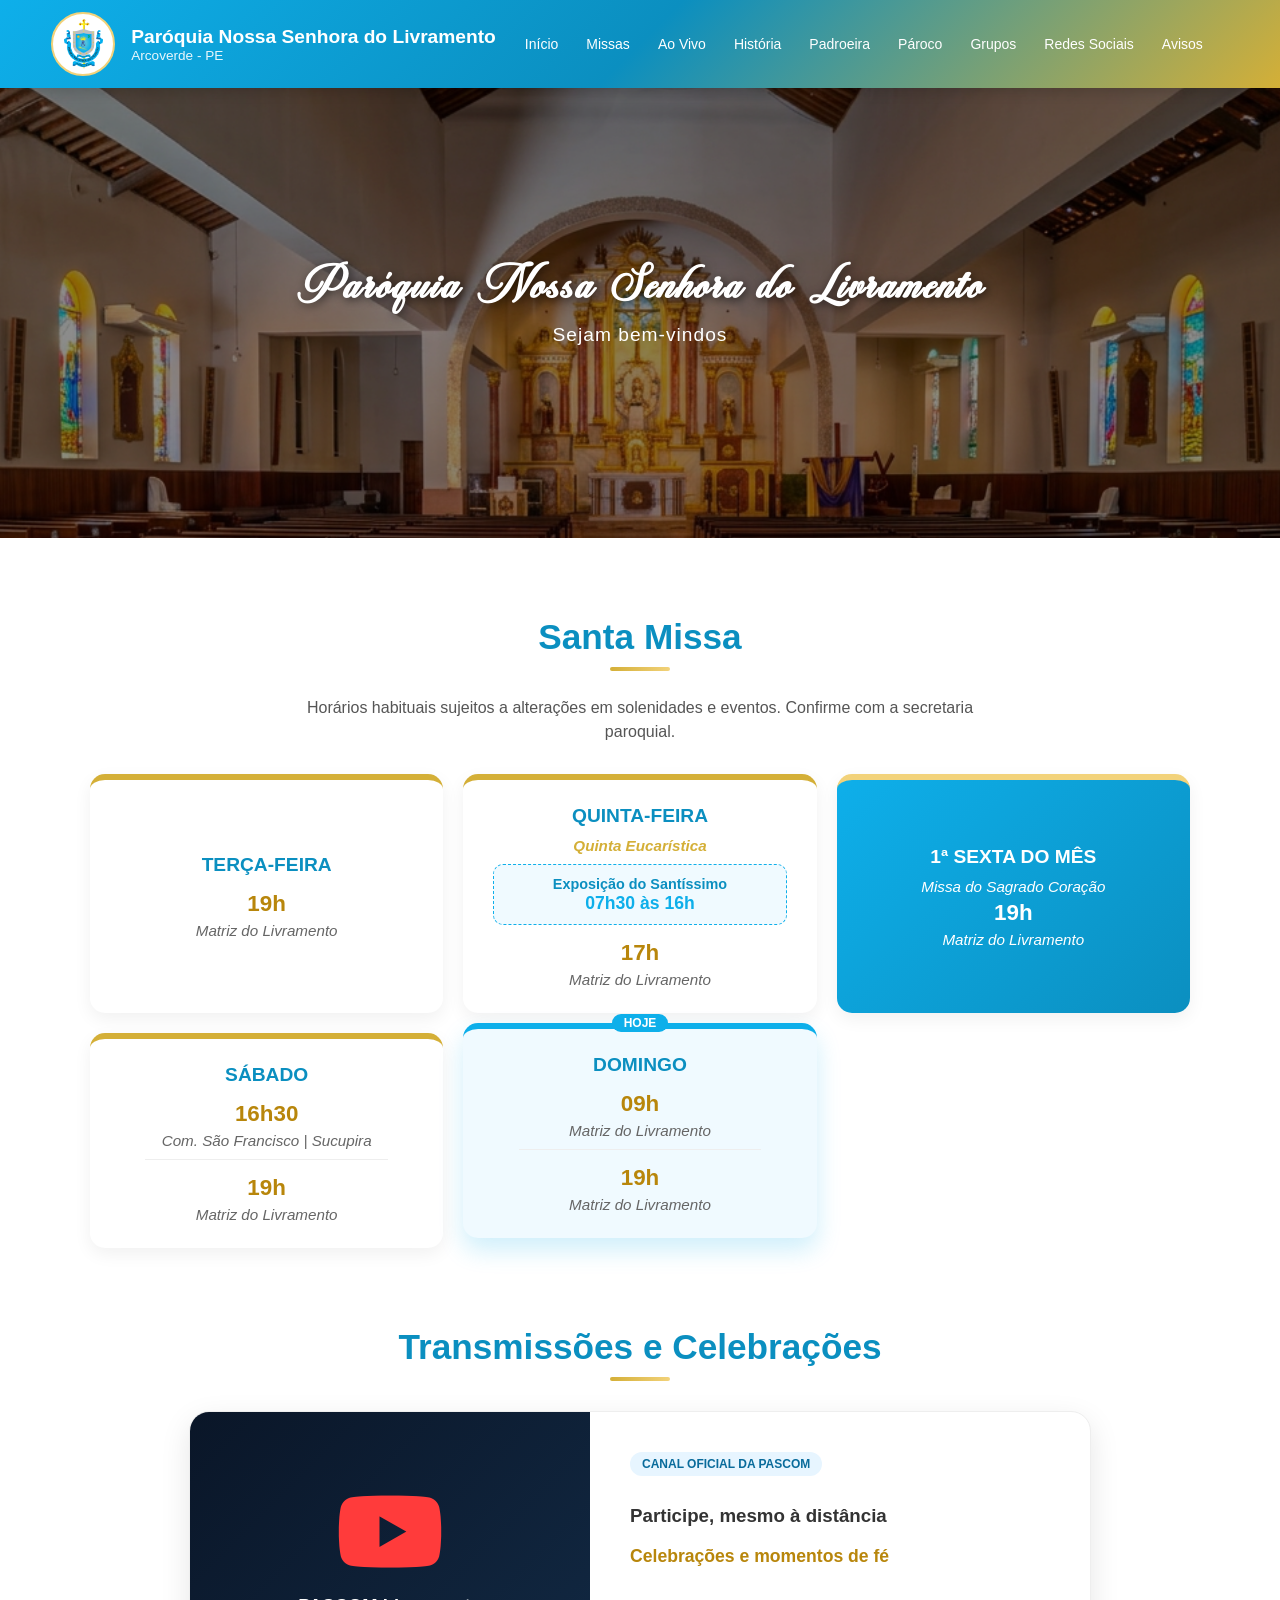
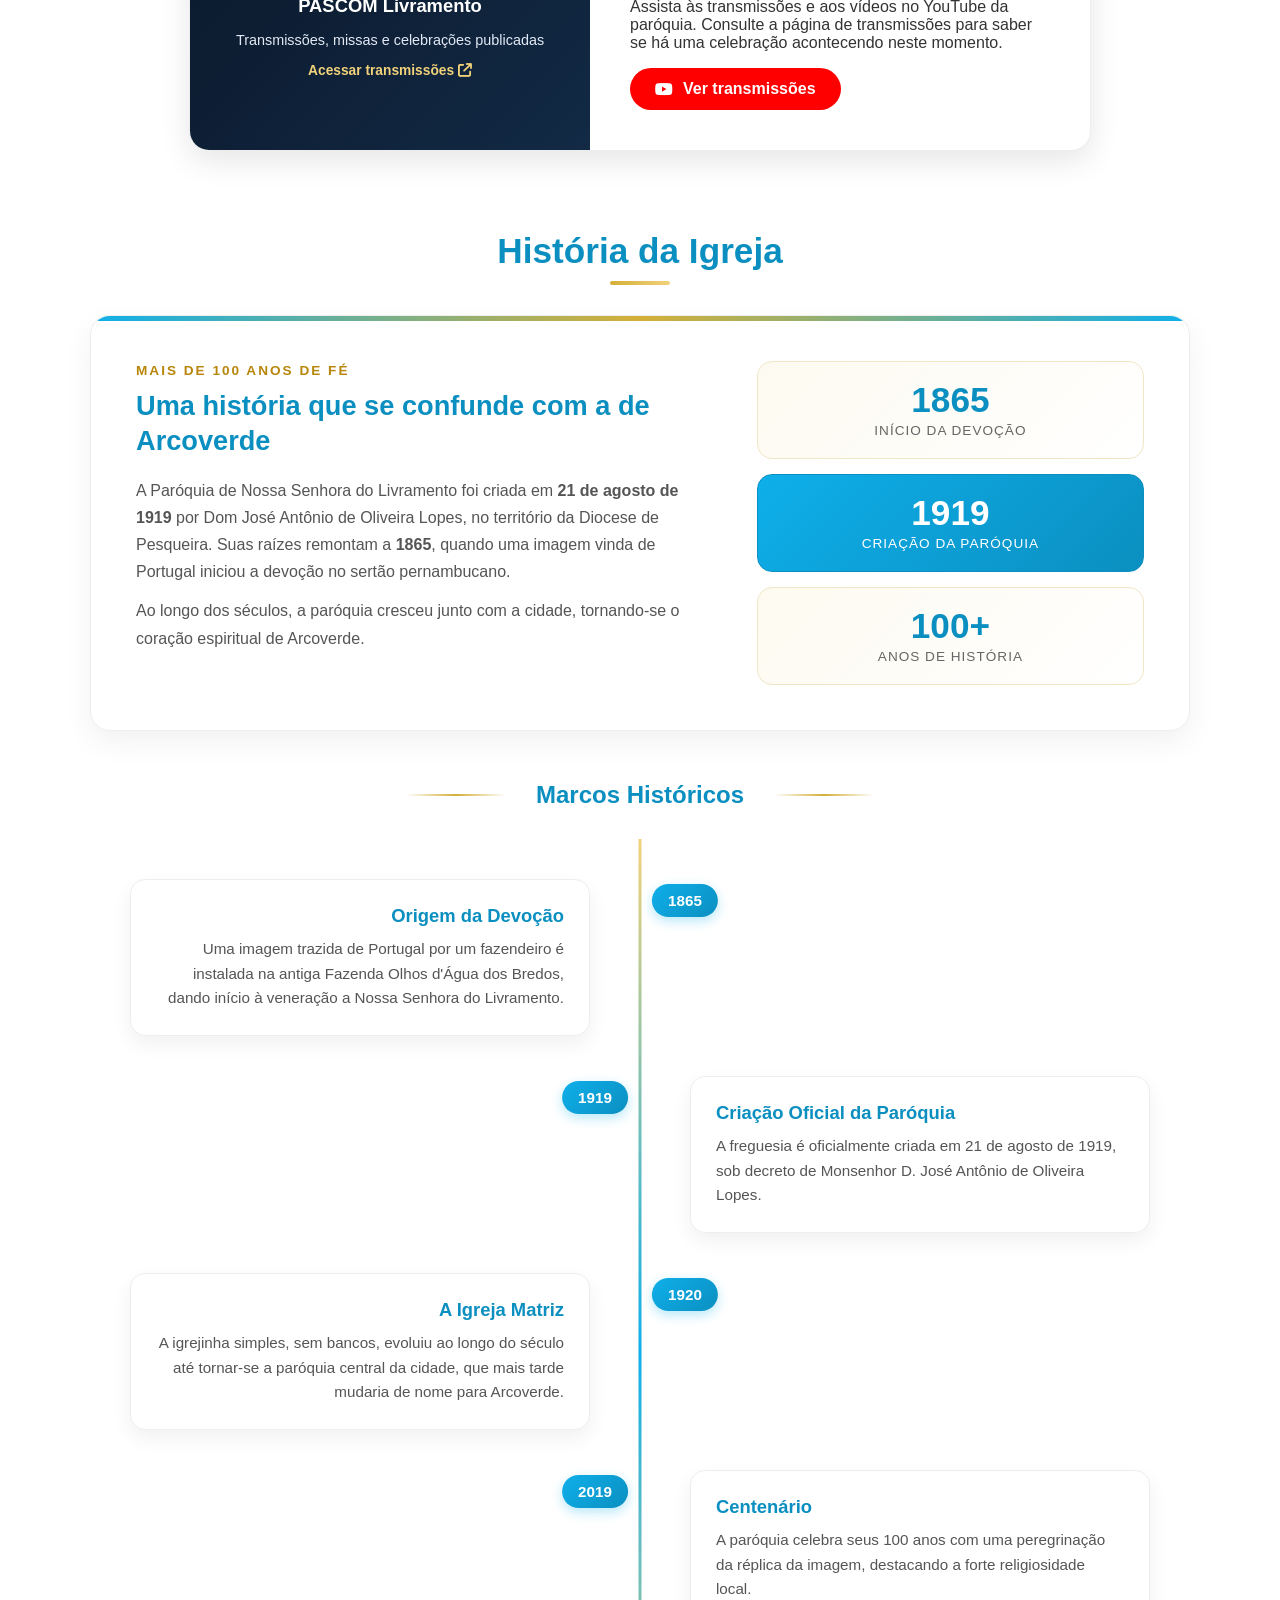
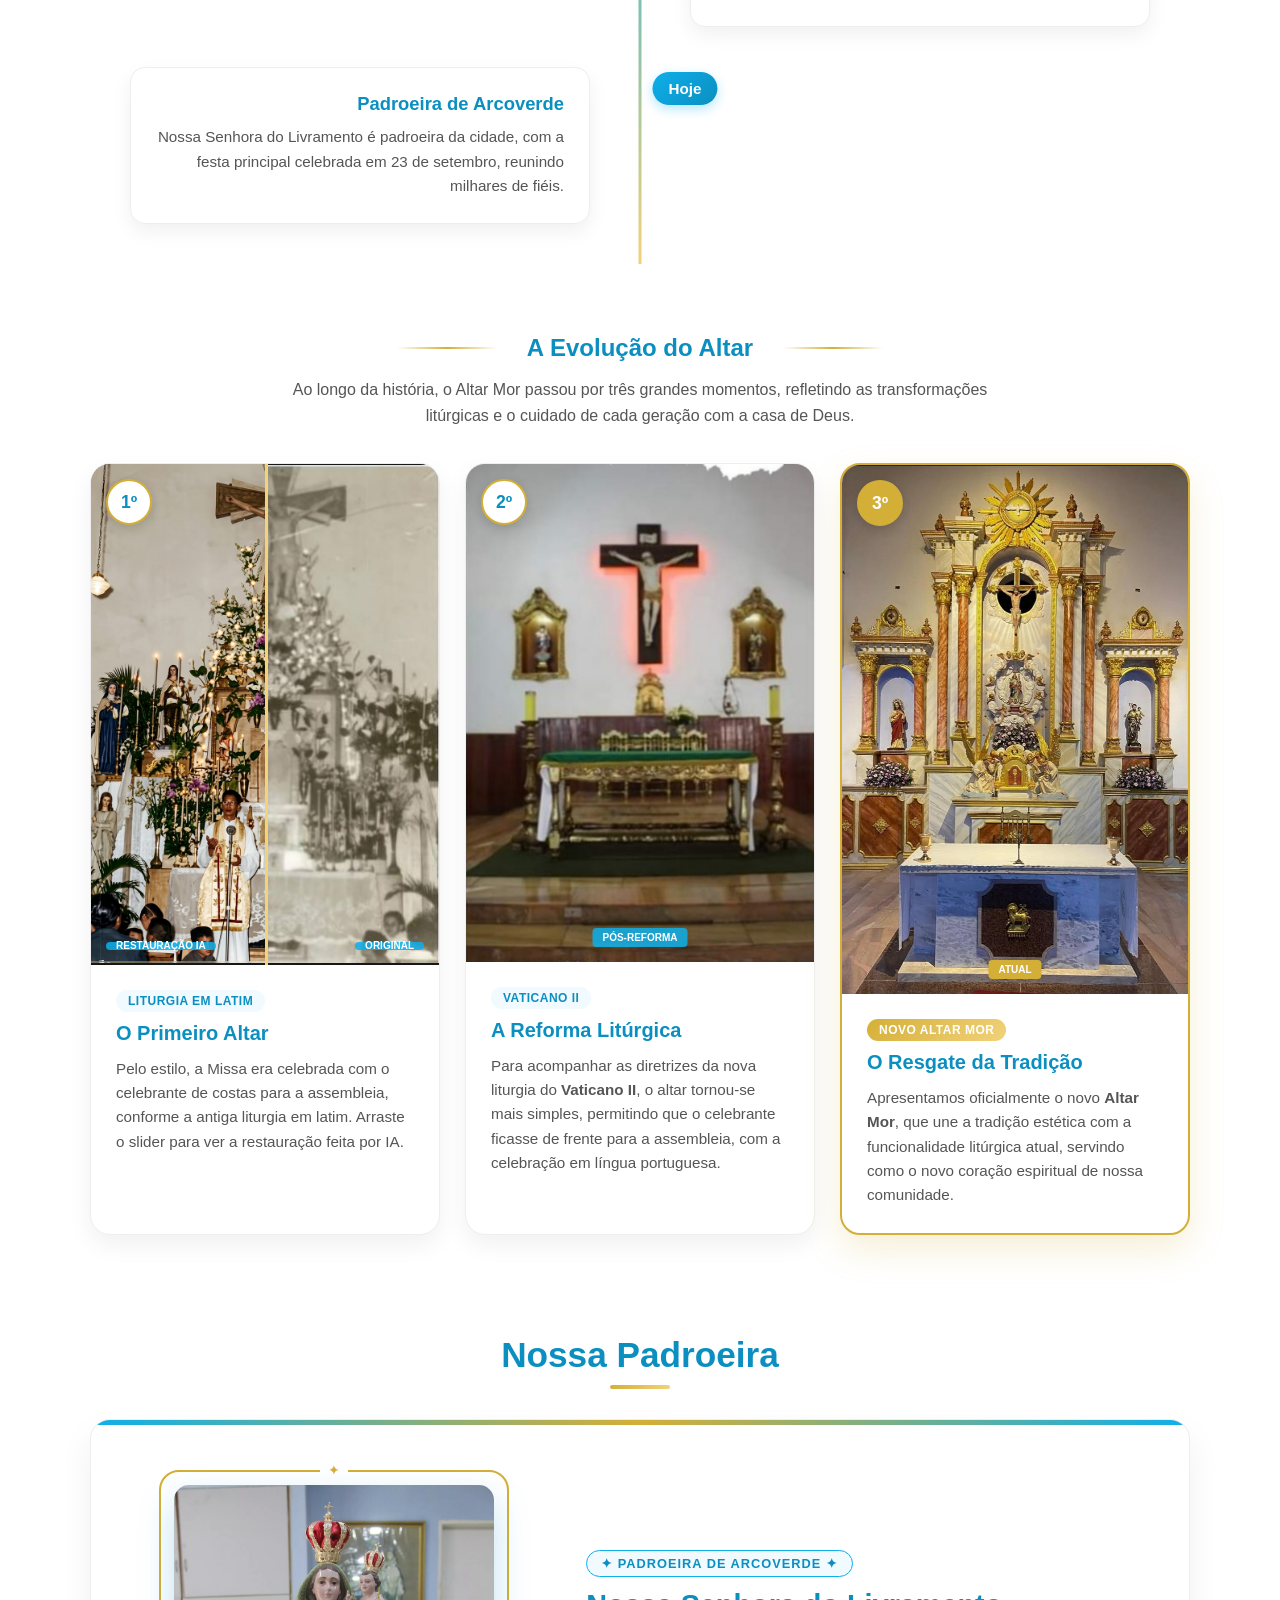
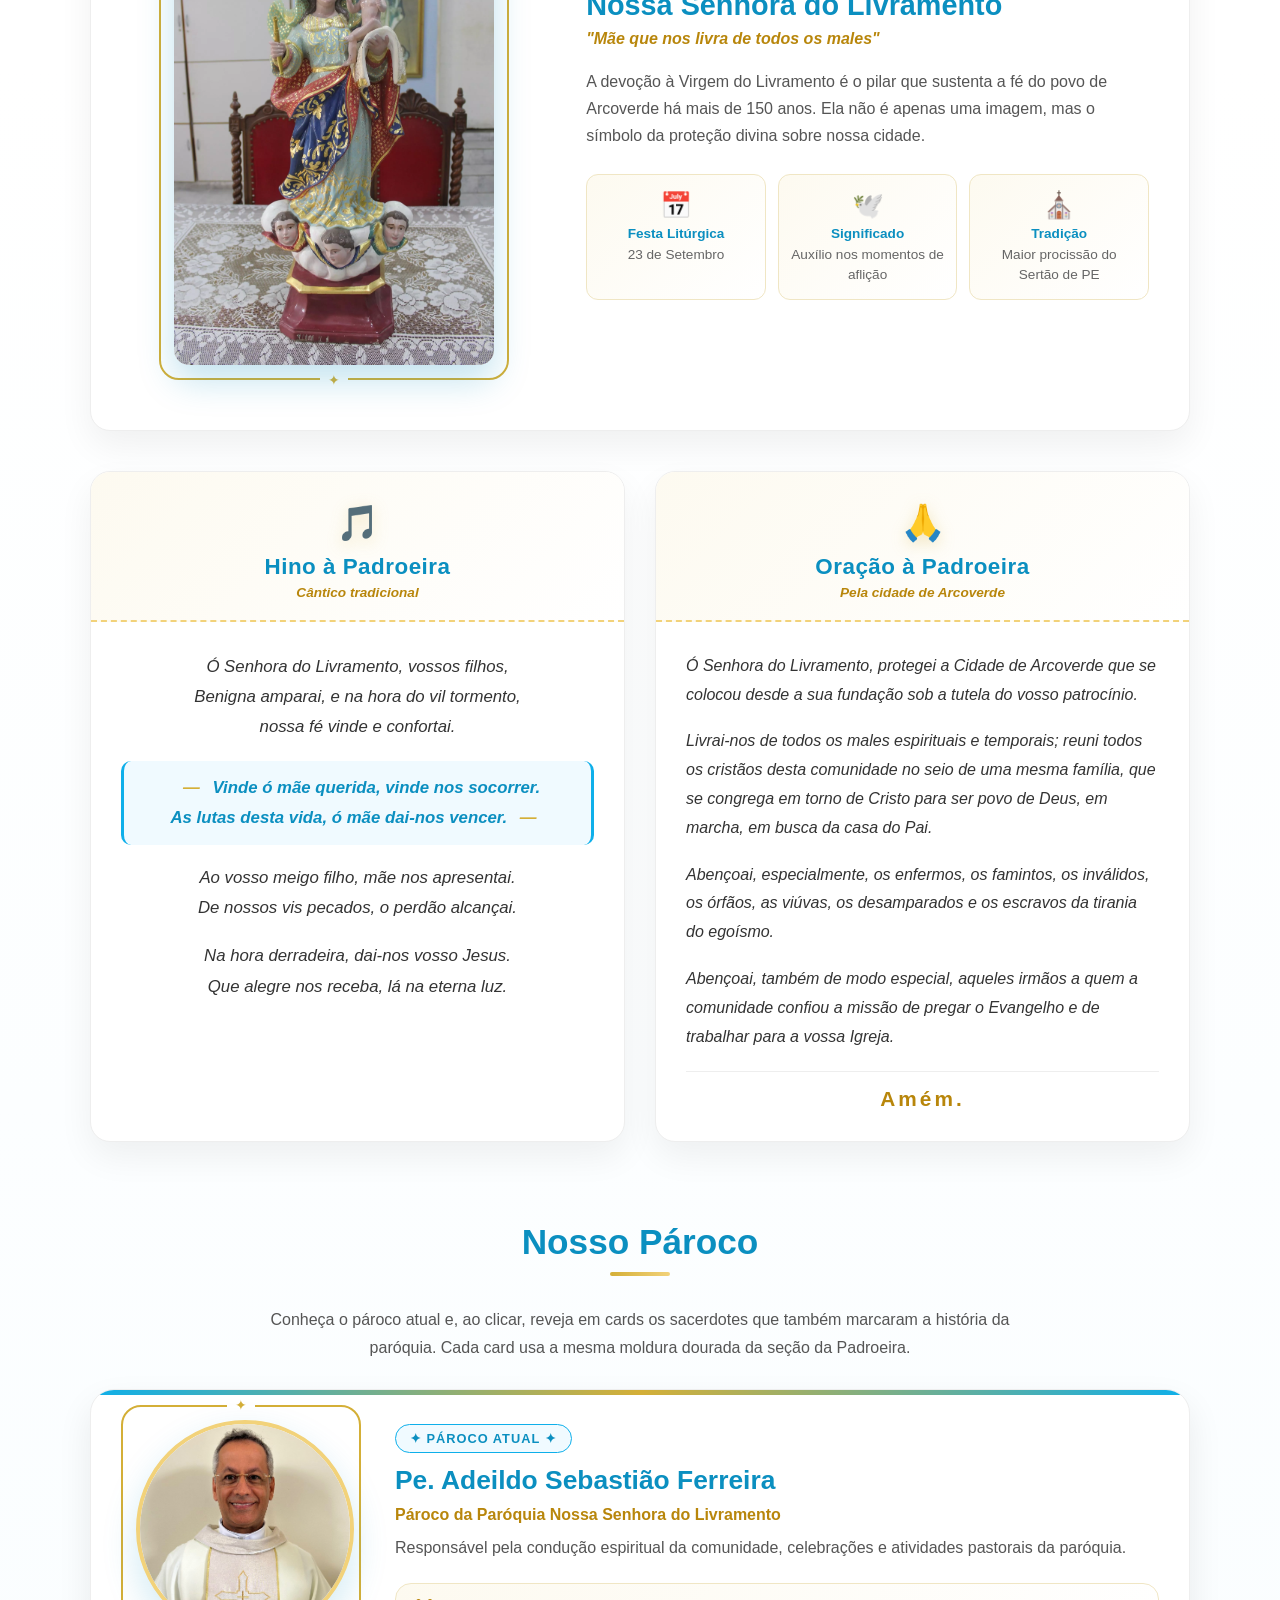
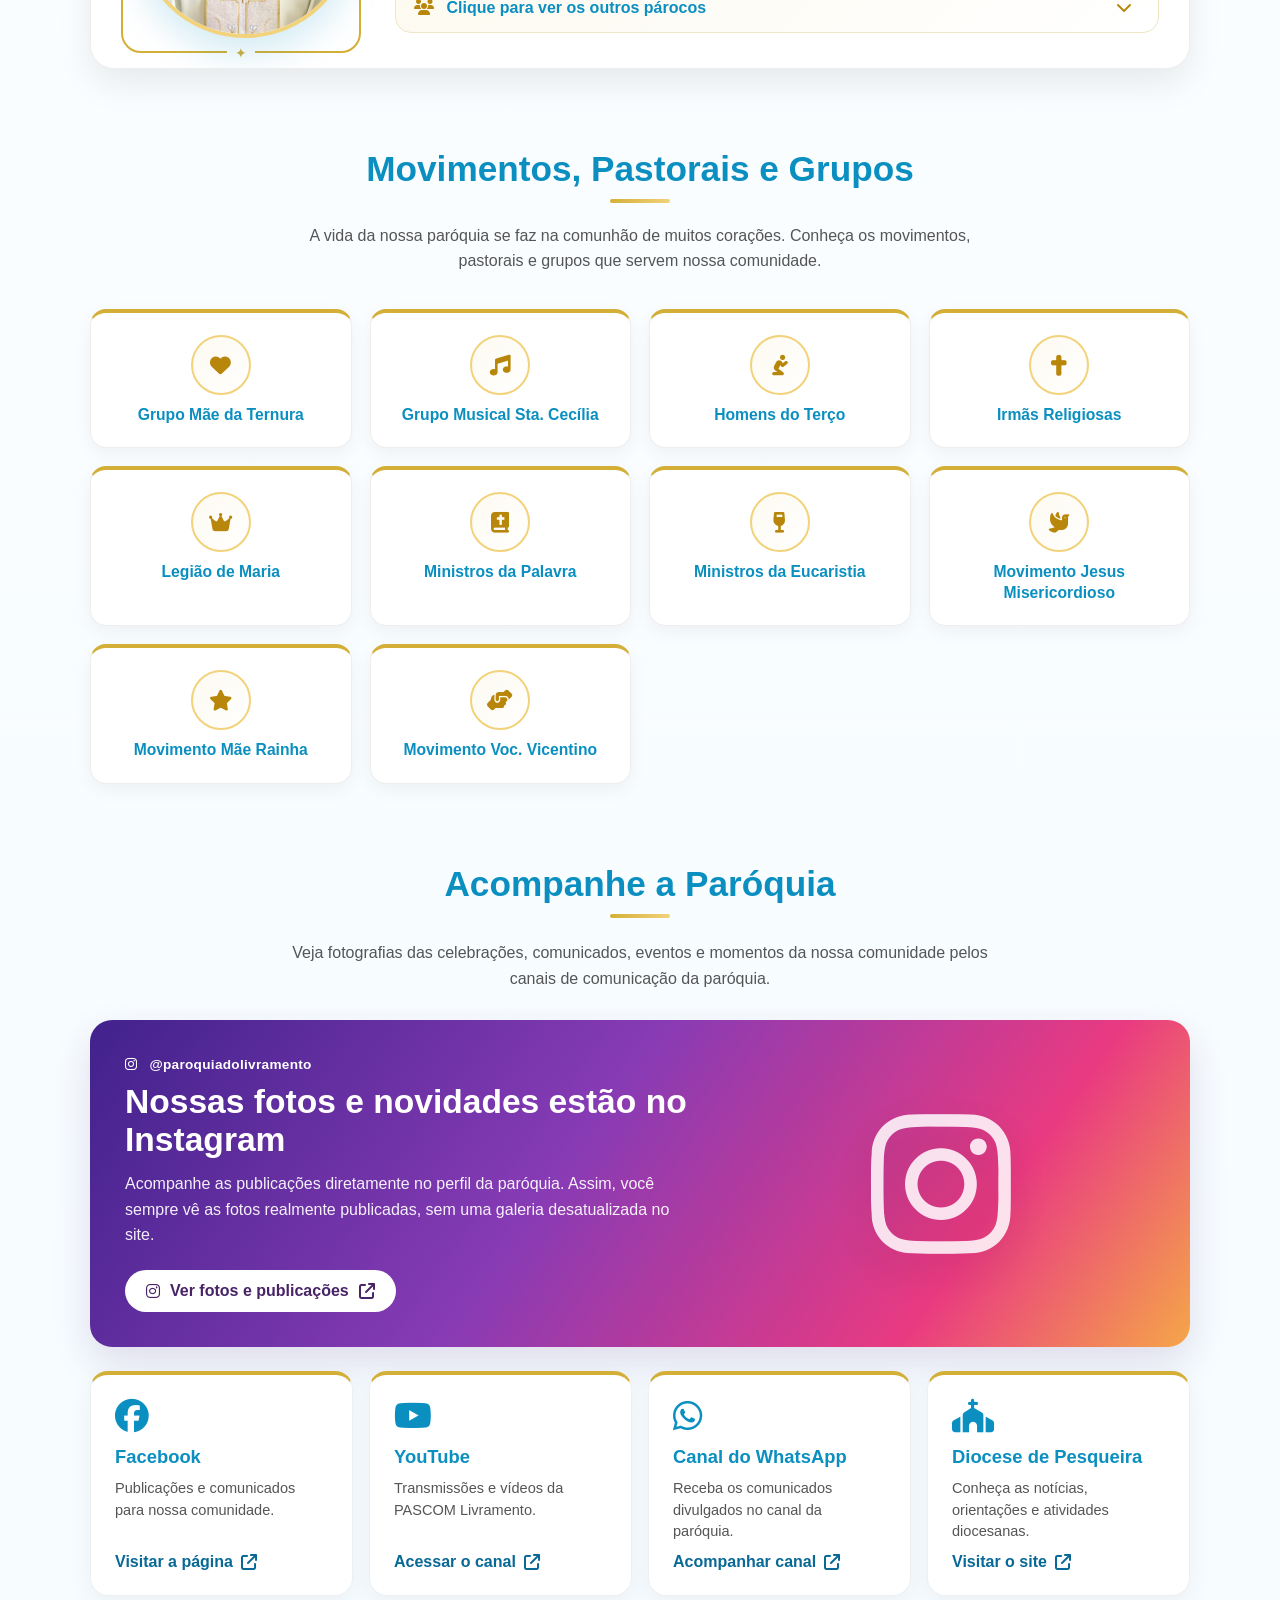
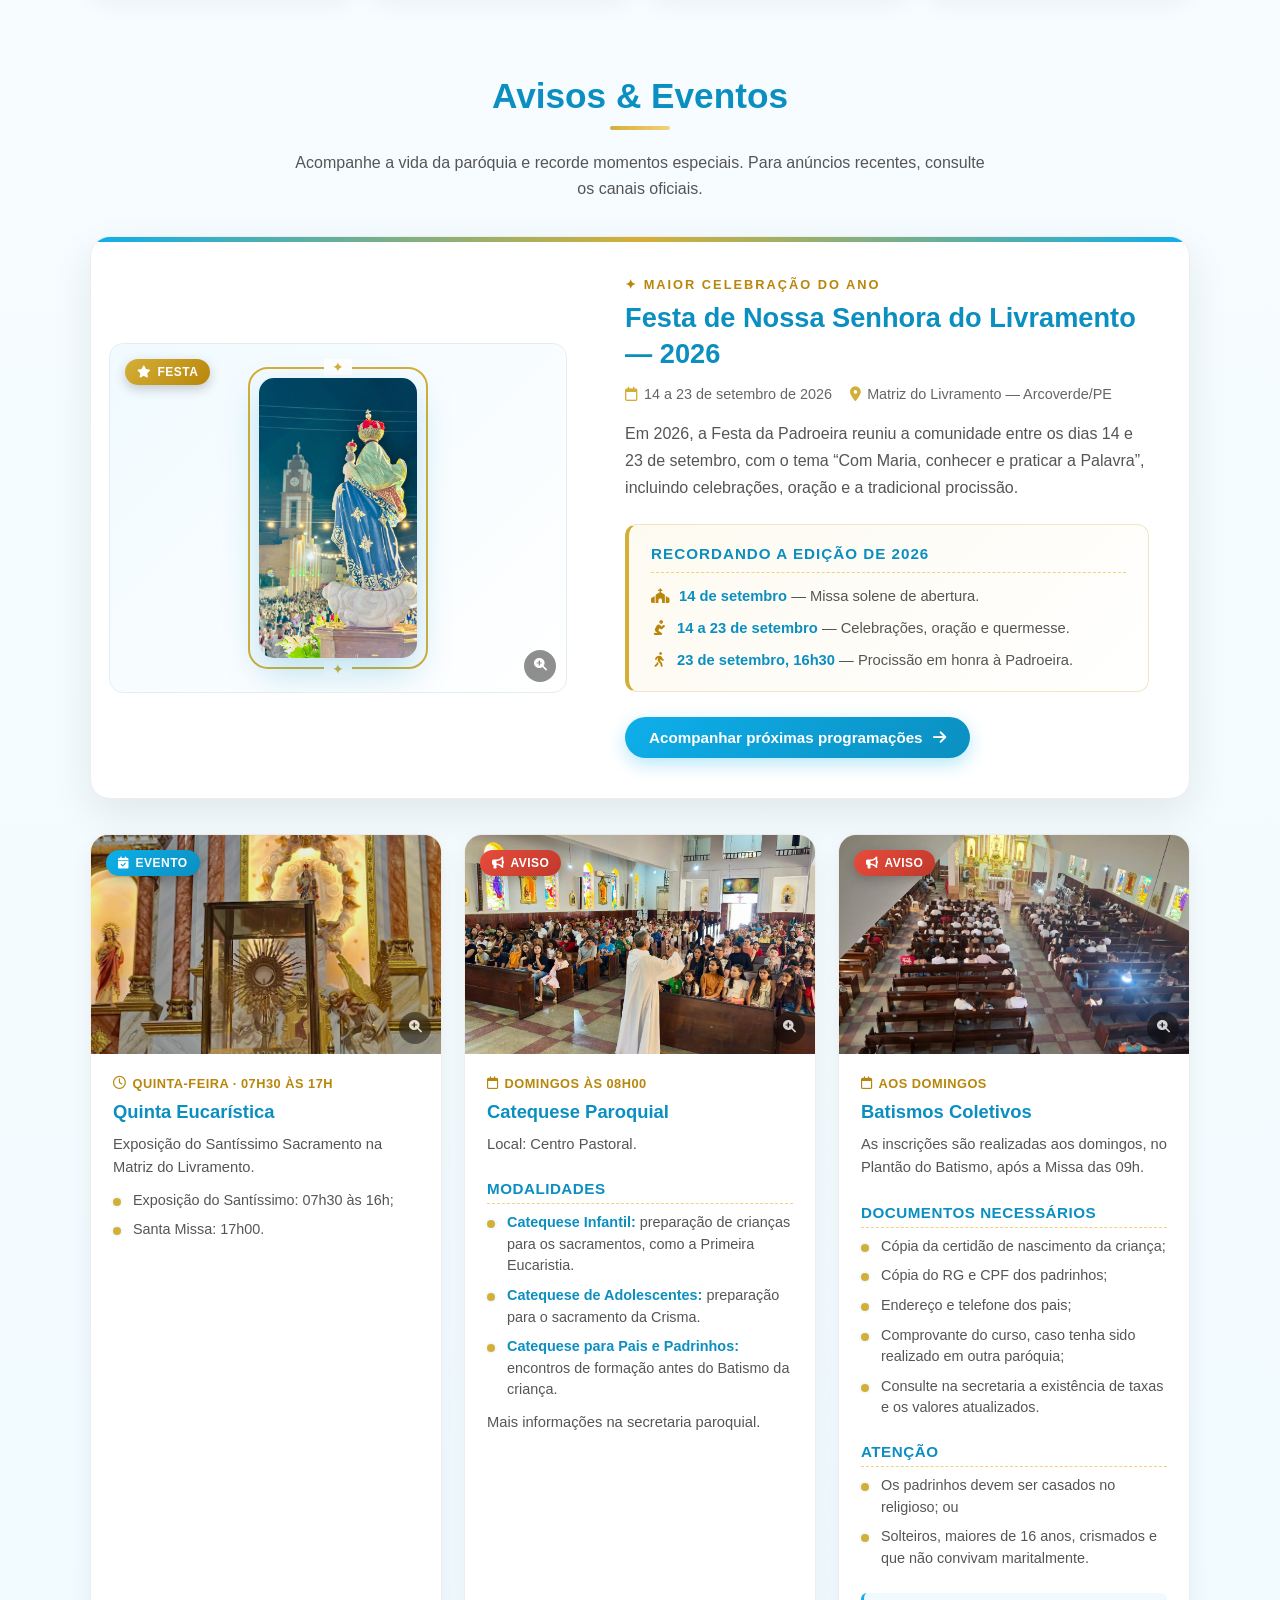
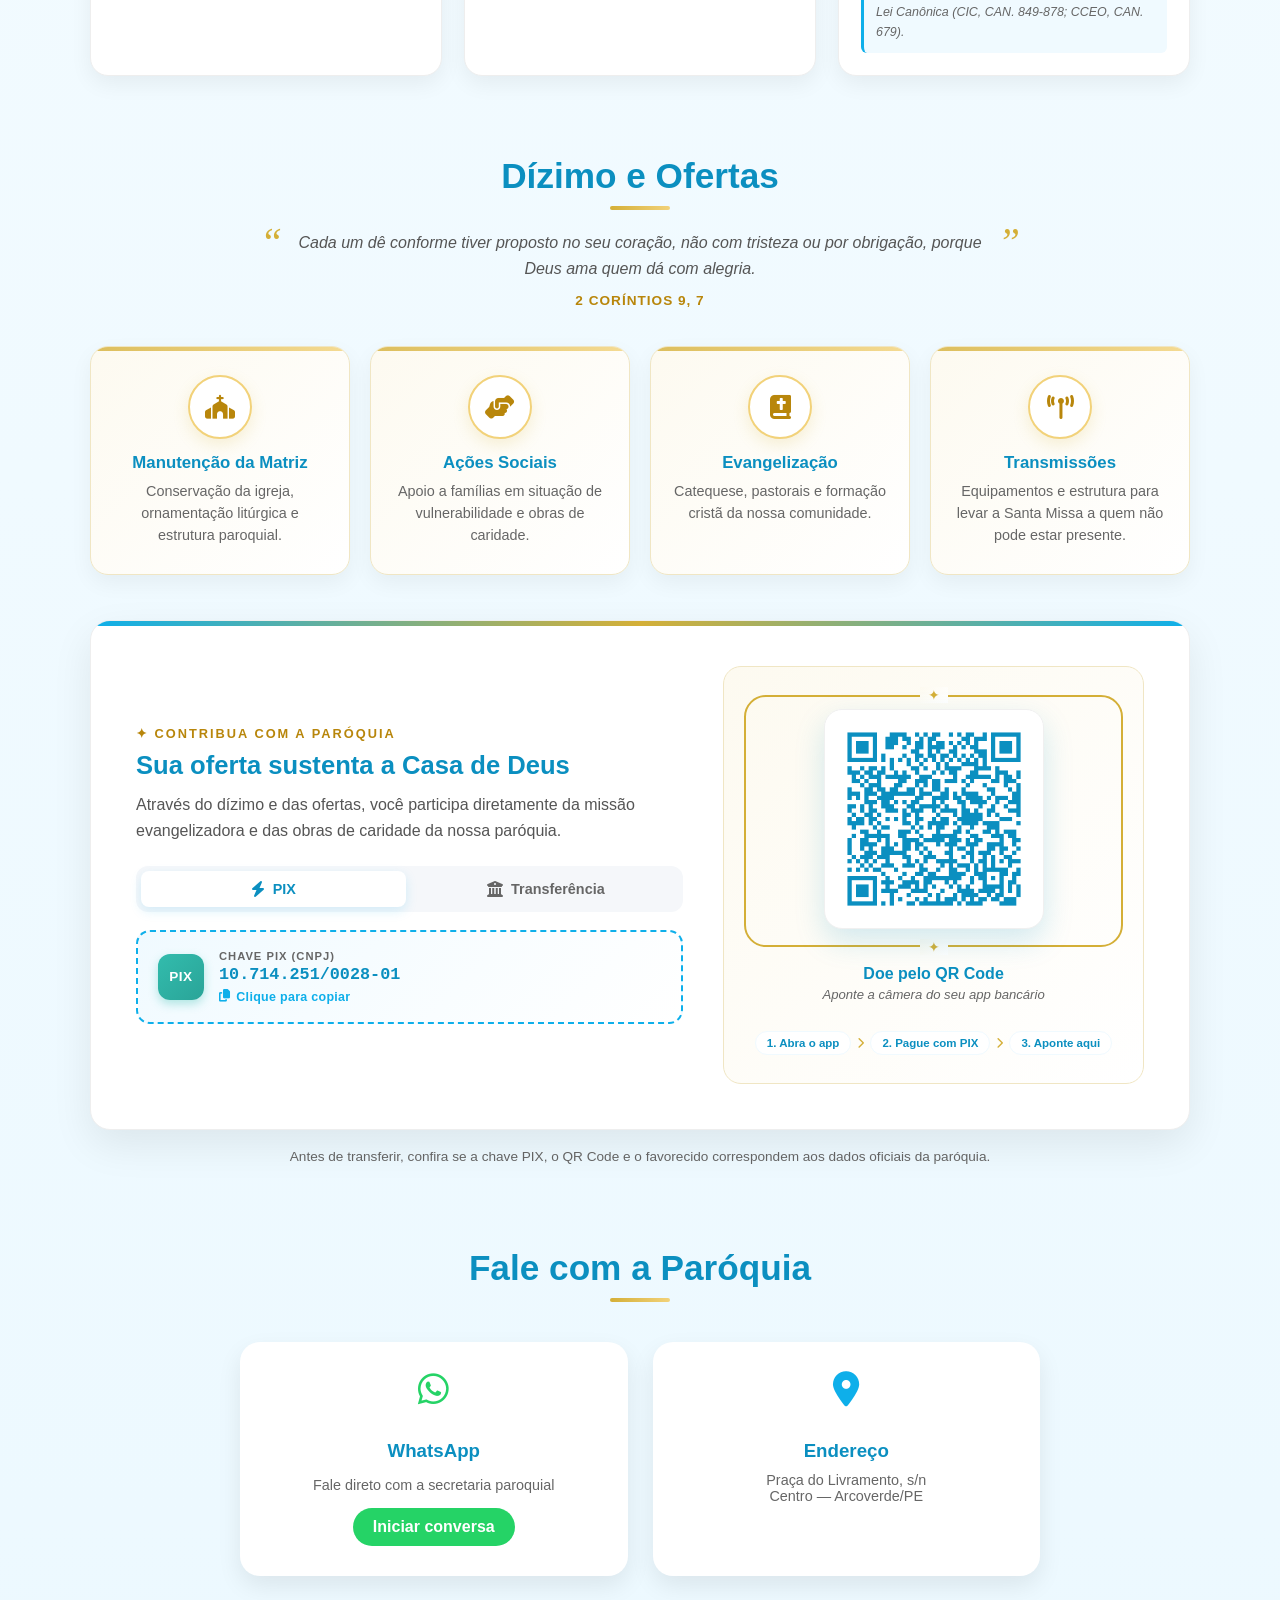
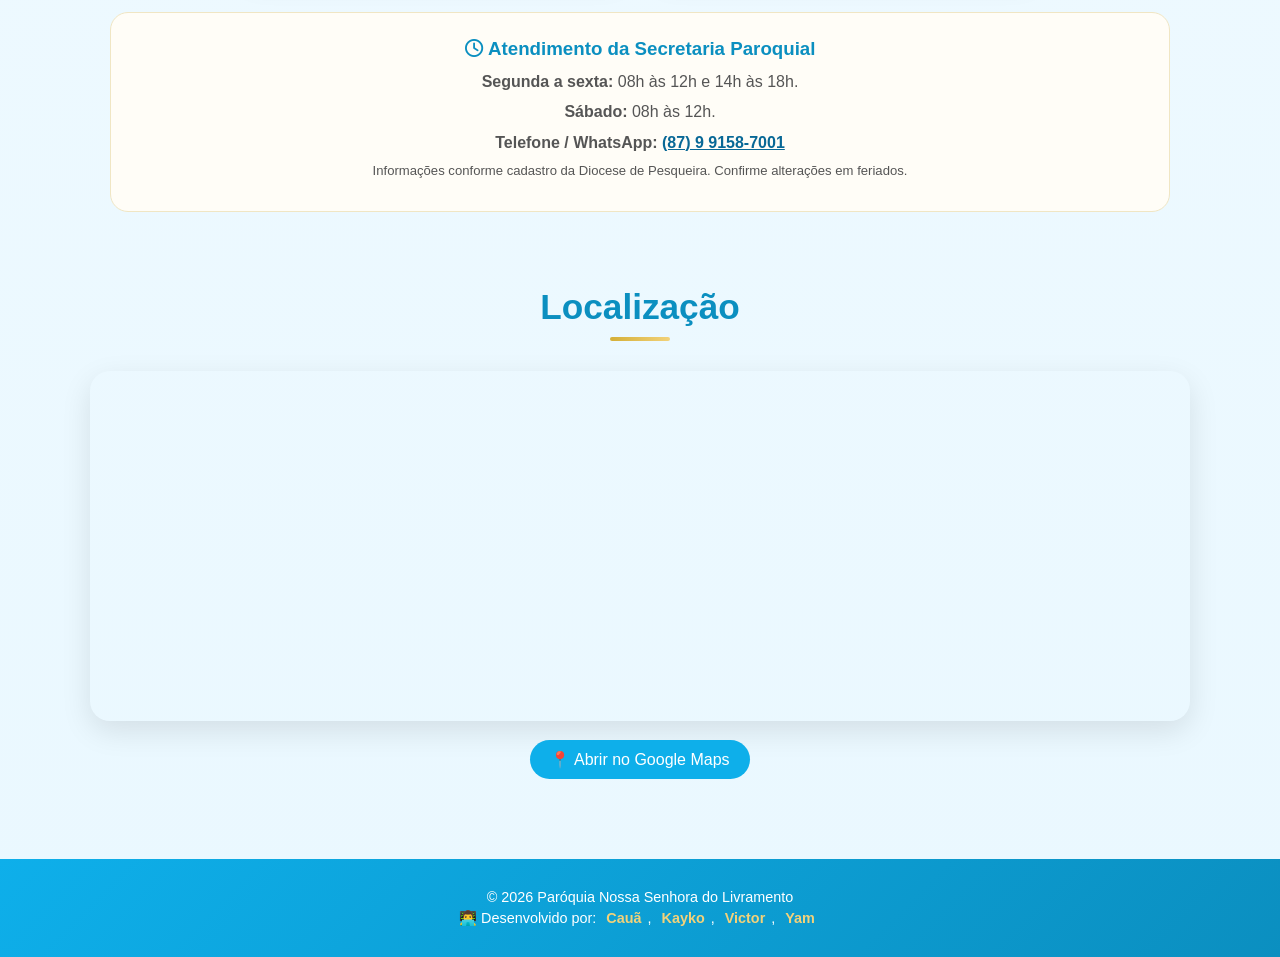
==== commit cb522820: "Update entrada_igreja photo reference" ====
--- a/index.html
+++ b/index.html
@@ -21,7 +21,7 @@
     <script id="catalogo-de-fotos" type="application/json">
     {
       "brasao": "LogoBrasaoDaParoquia.png",  
-      "entrada_igreja": "Foto1EntradaIgreja.jpg",  
+      "entrada_igreja": "FotoParoquiaPanoramico.png",  
       "altar_1_original": "FotoPrimeiraAltarCelebracaomissas.png",  
       "altar_1_restaurado": "FotoPrimeiroAltarrestauradocomIA.png",  
       "altar_2": "FotoSegundoAltar.png",  
